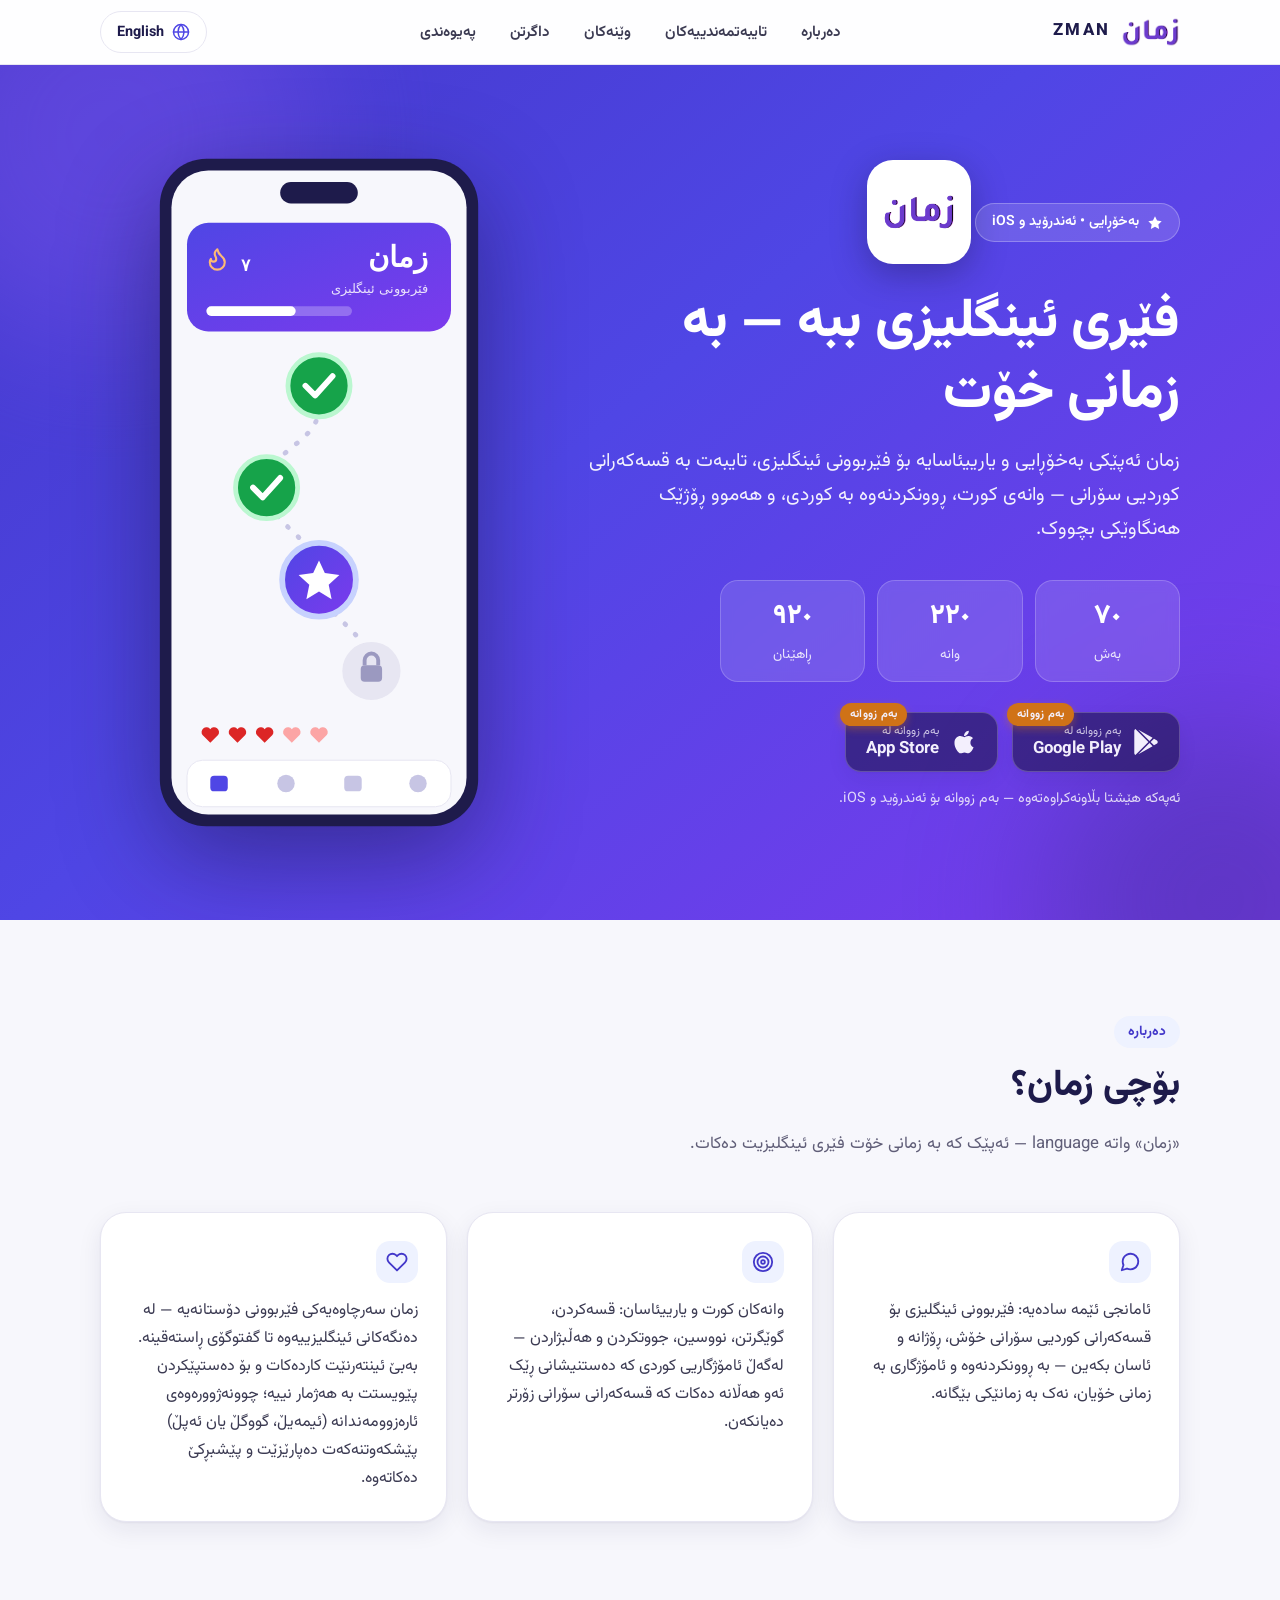
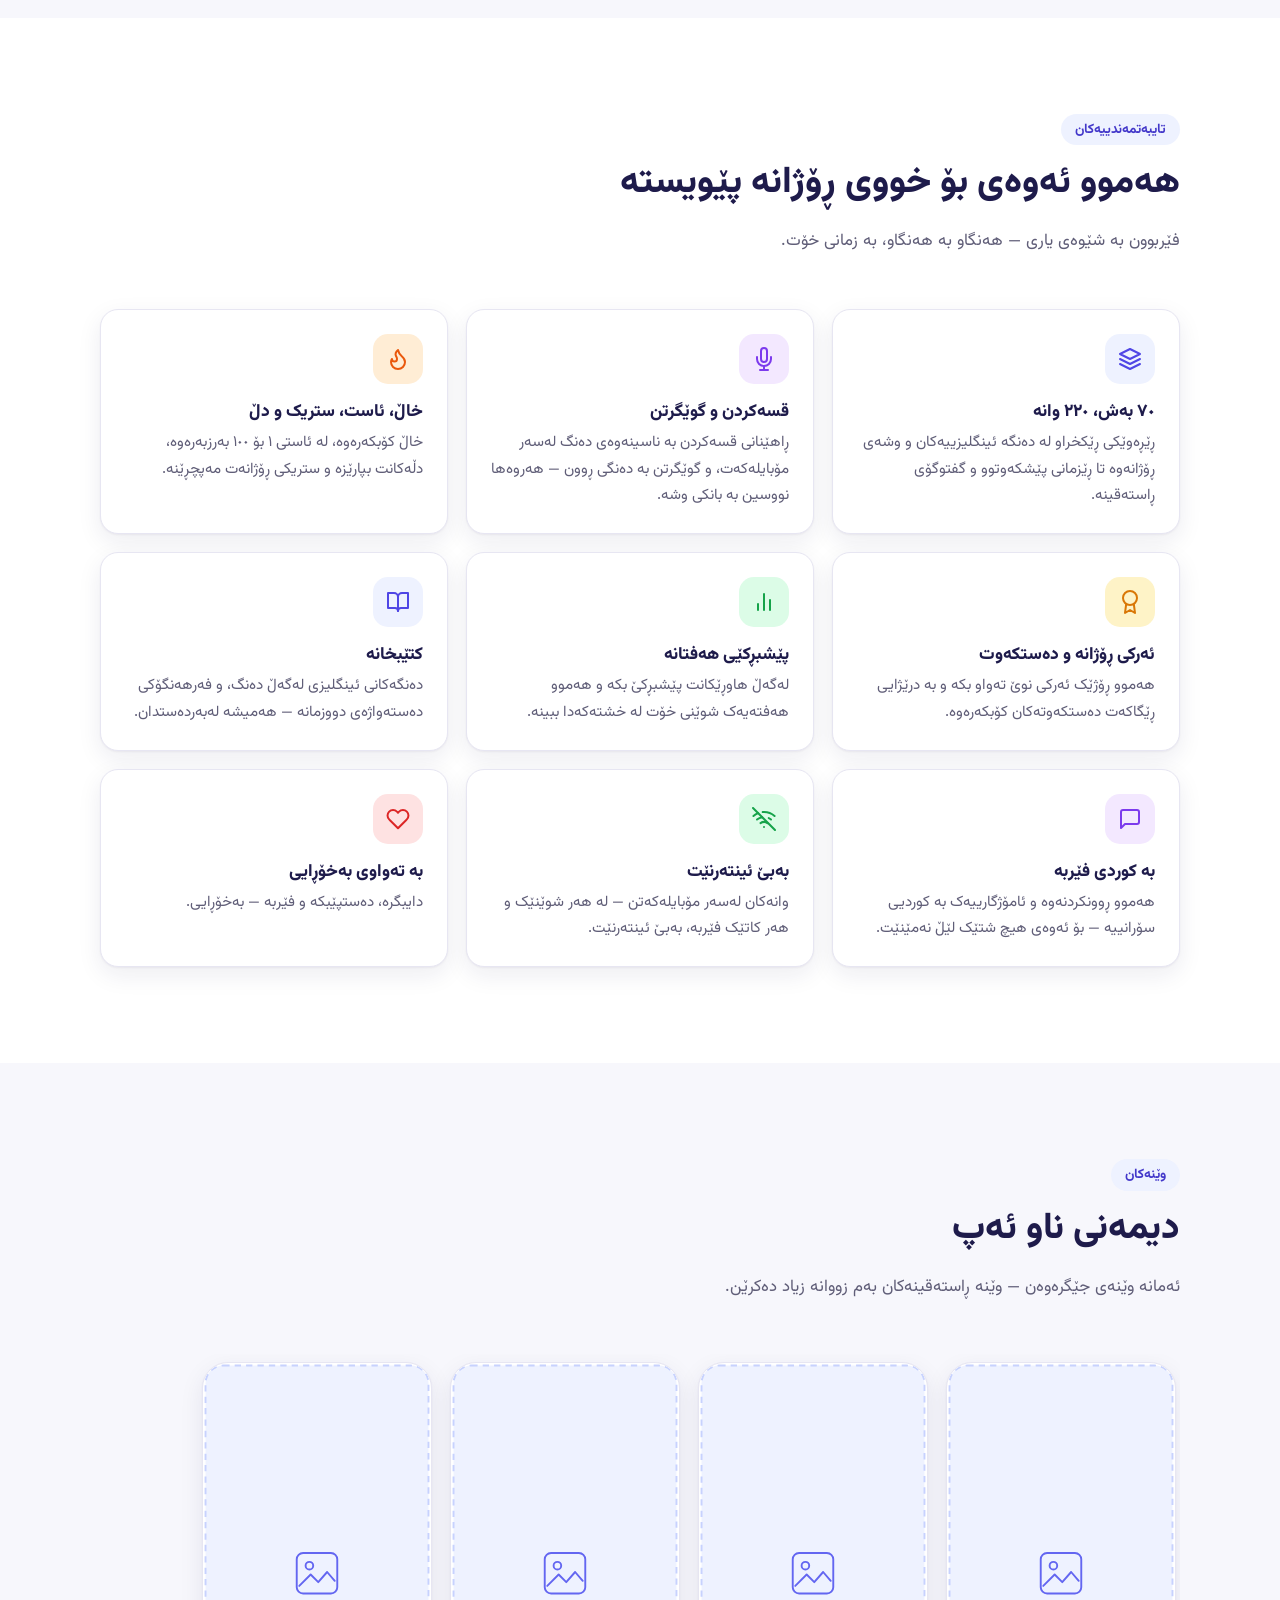
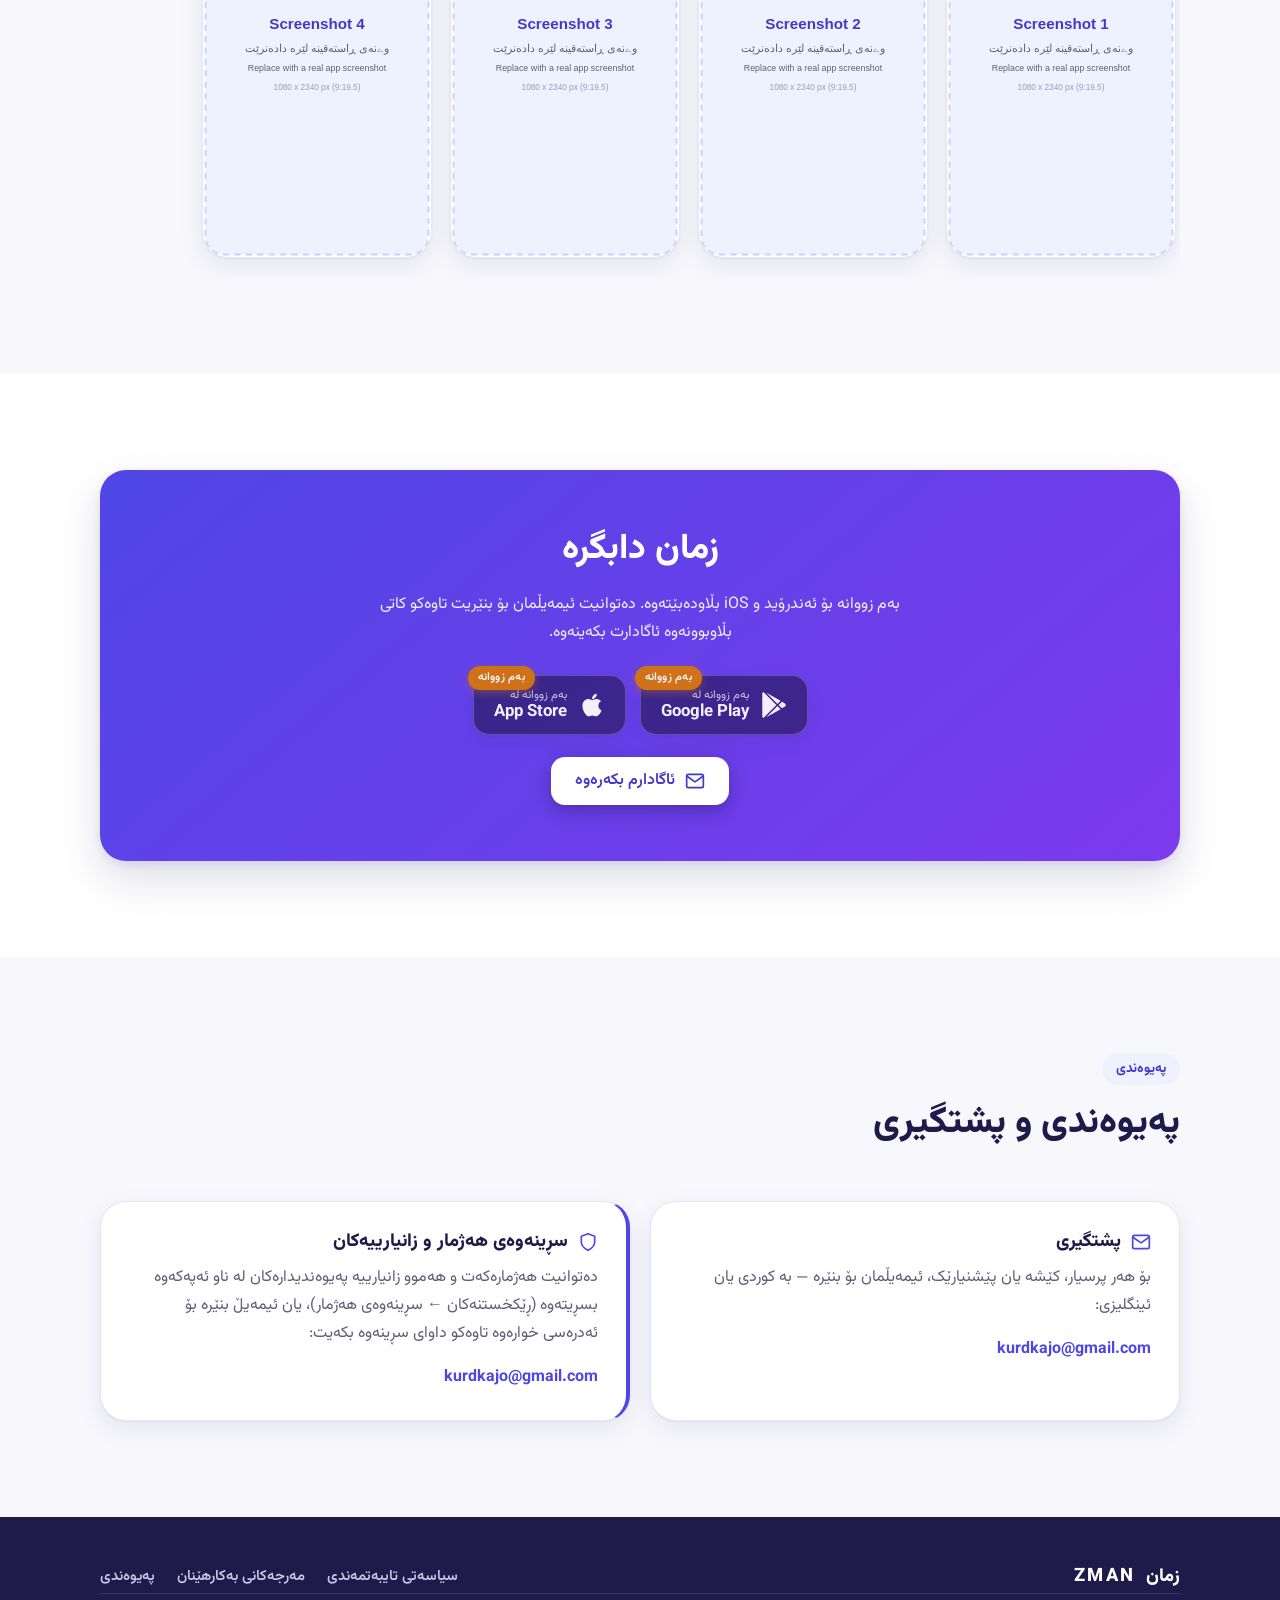
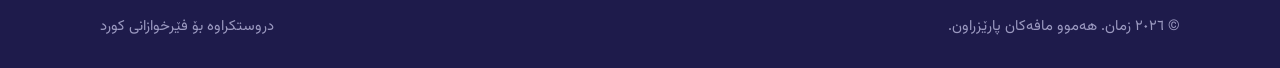
==== index.html @ c4c983cb "Initial site: bilingual (Sorani Kurdish / English) marketing + legal pages for ZMAN - index.html: he" ====
<!DOCTYPE html>
<html lang="ckb" dir="rtl">
<head>
  <meta charset="UTF-8">
  <!-- Apply the saved language before first paint to avoid a flash of the wrong direction -->
  <script>
    (function () {
      try {
        if (localStorage.getItem('zman-lang') === 'en') {
          document.documentElement.setAttribute('lang', 'en');
          document.documentElement.setAttribute('dir', 'ltr');
        }
      } catch (e) {}
    })();
  </script>
  <meta name="viewport" content="width=device-width, initial-scale=1">
  <title>زمان — فێربوونی ئینگلیزی بۆ قسەکەرانی کوردی</title>
  <meta name="description" content="زمان ئەپێکی بەخۆڕایی و یارییئاسایە بۆ فێربوونی ئینگلیزی، تایبەت بە قسەکەرانی کوردیی سۆرانی. ٧٠ بەش، ٢٢٠ وانە، ٩٢٠ ڕاهێنان — بەبێ ئینتەرنێتیش کاردەکات.">

  <!-- Social preview (og: URLs must be absolute).
       TODO: if you later use a custom domain, update these URLs. -->
  <meta property="og:type" content="website">
  <meta property="og:title" content="ZMAN — Learn English, made for Kurdish speakers">
  <meta property="og:description" content="A free, game-like app that teaches English to Sorani Kurdish speakers. 70 chapters, 220 lessons, 920 exercises — works offline.">
  <meta property="og:url" content="https://karzhinn.github.io/zman-site/">
  <meta property="og:image" content="https://karzhinn.github.io/zman-site/assets/logo-og.png">

  <link rel="icon" type="image/svg+xml" href="assets/favicon.svg">
  <link rel="preconnect" href="https://fonts.googleapis.com">
  <link rel="preconnect" href="https://fonts.gstatic.com" crossorigin>
  <link href="https://fonts.googleapis.com/css2?family=Inter:wght@400;600;800&family=Vazirmatn:wght@400;600;800&display=swap" rel="stylesheet">
  <link rel="stylesheet" href="styles.css">
</head>
<body
  data-title-ku="زمان — فێربوونی ئینگلیزی بۆ قسەکەرانی کوردی"
  data-title-en="ZMAN — Learn English, made for Kurdish speakers"
  data-desc-ku="زمان ئەپێکی بەخۆڕایی و یارییئاسایە بۆ فێربوونی ئینگلیزی، تایبەت بە قسەکەرانی کوردیی سۆرانی. ٧٠ بەش، ٢٢٠ وانە، ٩٢٠ ڕاهێنان — بەبێ ئینتەرنێتیش کاردەکات."
  data-desc-en="A free, game-like app that teaches English to Sorani Kurdish speakers. 70 chapters, 220 lessons, 920 exercises — works offline.">

  <a class="skip-link" href="#main" data-ku="بازدان بۆ ناوەڕۆک" data-en="Skip to content">بازدان بۆ ناوەڕۆک</a>

  <header class="site-header">
    <div class="container header-inner">
      <a class="brand" href="index.html" data-aria-ku="زمان — پەڕەی سەرەکی" data-aria-en="ZMAN — home" aria-label="زمان — پەڕەی سەرەکی">
        <img src="assets/logo-mark.png" alt="" width="60" height="30">
        <span class="brand-latin" aria-hidden="true">ZMAN</span>
      </a>

      <nav id="site-nav" class="site-nav" data-aria-ku="ڕێدۆزی سەرەکی" data-aria-en="Main navigation" aria-label="ڕێدۆزی سەرەکی">
        <a href="#about" data-ku="دەربارە" data-en="About">دەربارە</a>
        <a href="#features" data-ku="تایبەتمەندییەکان" data-en="Features">تایبەتمەندییەکان</a>
        <a href="#screenshots" data-ku="وێنەکان" data-en="Screenshots">وێنەکان</a>
        <a href="#download" data-ku="داگرتن" data-en="Download">داگرتن</a>
        <a href="#contact" data-ku="پەیوەندی" data-en="Contact">پەیوەندی</a>
      </nav>

      <div class="header-actions">
        <button class="lang-toggle" type="button" data-aria-ku="گۆڕینی زمان بۆ ئینگلیزی" data-aria-en="Switch language to Kurdish" aria-label="گۆڕینی زمان بۆ ئینگلیزی">
          <svg width="18" height="18" viewBox="0 0 24 24" fill="none" stroke="currentColor" stroke-width="2" stroke-linecap="round" stroke-linejoin="round" aria-hidden="true"><circle cx="12" cy="12" r="10"/><line x1="2" y1="12" x2="22" y2="12"/><path d="M12 2a15.3 15.3 0 0 1 4 10 15.3 15.3 0 0 1-4 10 15.3 15.3 0 0 1-4-10 15.3 15.3 0 0 1 4-10z"/></svg>
          <span class="lang-toggle-label">English</span>
        </button>
        <button class="nav-toggle" type="button" aria-expanded="false" aria-controls="site-nav" data-aria-ku="کردنەوەی مێنیو" data-aria-en="Open menu" aria-label="کردنەوەی مێنیو">
          <svg class="icon-menu" width="22" height="22" viewBox="0 0 24 24" fill="none" stroke="currentColor" stroke-width="2" stroke-linecap="round" aria-hidden="true"><line x1="3" y1="6" x2="21" y2="6"/><line x1="3" y1="12" x2="21" y2="12"/><line x1="3" y1="18" x2="21" y2="18"/></svg>
          <svg class="icon-close" width="22" height="22" viewBox="0 0 24 24" fill="none" stroke="currentColor" stroke-width="2" stroke-linecap="round" aria-hidden="true"><line x1="18" y1="6" x2="6" y2="18"/><line x1="6" y1="6" x2="18" y2="18"/></svg>
        </button>
      </div>
    </div>
  </header>

  <main id="main">

    <!-- ============================ HERO ============================ -->
    <section class="hero">
      <div class="container hero-inner">
        <div>
          <span class="hero-badge">
            <svg width="16" height="16" viewBox="0 0 24 24" fill="currentColor" aria-hidden="true"><polygon points="12 2 15.09 8.26 22 9.27 17 14.14 18.18 21.02 12 17.77 5.82 21.02 7 14.14 2 9.27 8.91 8.26 12 2"/></svg>
            <span data-ku="بەخۆڕایی • ئەندرۆید و iOS" data-en="Free • Android &amp; iOS">بەخۆڕایی • ئەندرۆید و iOS</span>
          </span>

          <div class="hero-logo-tile">
            <img src="assets/logo-mark.png" width="74" height="37"
                 data-alt-ku="لۆگۆی زمان" data-alt-en="ZMAN logo" alt="لۆگۆی زمان">
          </div>

          <h1 data-ku="فێری ئینگلیزی ببە — بە زمانی خۆت"
              data-en="Learn English, made for Kurdish speakers">فێری ئینگلیزی ببە — بە زمانی خۆت</h1>

          <p class="hero-sub"
             data-ku="زمان ئەپێکی بەخۆڕایی و یارییئاسایە بۆ فێربوونی ئینگلیزی، تایبەت بە قسەکەرانی کوردیی سۆرانی — وانەی کورت، ڕوونکردنەوە بە کوردی، و هەموو ڕۆژێک هەنگاوێکی بچووک."
             data-en="ZMAN is a free, game-like app that teaches English to Sorani Kurdish speakers — short lessons, explanations in Kurdish, and one small step every day.">زمان ئەپێکی بەخۆڕایی و یارییئاسایە بۆ فێربوونی ئینگلیزی، تایبەت بە قسەکەرانی کوردیی سۆرانی — وانەی کورت، ڕوونکردنەوە بە کوردی، و هەموو ڕۆژێک هەنگاوێکی بچووک.</p>

          <div class="hero-stats" role="list">
            <div class="hero-stat" role="listitem">
              <strong data-ku="٧٠" data-en="70">٧٠</strong>
              <span data-ku="بەش" data-en="chapters">بەش</span>
            </div>
            <div class="hero-stat" role="listitem">
              <strong data-ku="٢٢٠" data-en="220">٢٢٠</strong>
              <span data-ku="وانە" data-en="lessons">وانە</span>
            </div>
            <div class="hero-stat" role="listitem">
              <strong data-ku="٩٢٠" data-en="920">٩٢٠</strong>
              <span data-ku="ڕاهێنان" data-en="exercises">ڕاهێنان</span>
            </div>
          </div>

          <!-- Store buttons (coming-soon state; real links are pasted in the Download section AND here).
               TODO: when the app is live, replace each <span class="store-btn …"> with:
               <a class="store-btn" href="PASTE_GOOGLE_PLAY_URL_HERE"> / <a class="store-btn" href="PASTE_APP_STORE_URL_HERE"> -->
          <div class="store-buttons">
            <span class="store-btn is-coming-soon" role="img" data-aria-ku="گووگڵ پلەی — بەم زووانە" data-aria-en="Google Play — coming soon" aria-label="گووگڵ پلەی — بەم زووانە">
              <svg width="26" height="26" viewBox="0 0 512 512" fill="currentColor" aria-hidden="true"><path d="M325.3 234.3L104.6 13l280.8 161.2-60.1 60.1zM47 0C34 6.8 25.3 19.2 25.3 35.3v441.3c0 16.1 8.7 28.5 21.7 35.3l256.6-256L47 0zm425.2 225.6l-58.9-34.1-65.7 64.5 65.7 64.5 60.1-34.1c18-14.3 18-46.5-1.2-60.8zM104.6 499l280.8-161.2-60.1-60.1L104.6 499z"/></svg>
              <span class="store-btn-text">
                <small data-ku="بەم زووانە لە" data-en="Coming soon on">بەم زووانە لە</small>
                <strong>Google Play</strong>
              </span>
              <span class="soon-pill" data-ku="بەم زووانە" data-en="Soon">بەم زووانە</span>
            </span>
            <span class="store-btn is-coming-soon" role="img" data-aria-ku="ئاپ ستۆر — بەم زووانە" data-aria-en="App Store — coming soon" aria-label="ئاپ ستۆر — بەم زووانە">
              <svg width="26" height="26" viewBox="0 0 384 512" fill="currentColor" aria-hidden="true"><path d="M318.7 268.7c-.2-36.7 16.4-64.4 50-84.8-18.8-26.9-47.2-41.7-84.7-44.6-35.5-2.8-74.3 20.7-88.5 20.7-15 0-49.4-19.7-76.4-19.7C63.3 141.2 4 184.8 4 273.5q0 39.3 14.4 81.2c12.8 36.7 59 126.7 107.2 125.2 25.2-.6 43-17.9 75.8-17.9 31.8 0 48.3 17.9 76.4 17.9 48.6-.7 90.4-82.5 102.6-119.3-65.2-30.7-61.7-90-61.7-91.9zm-56.6-164.2c27.3-32.4 24.8-61.9 24-72.5-24.1 1.4-52 16.4-67.9 34.9-17.5 19.8-27.8 44.3-25.6 71.9 26.1 2 49.9-11.4 69.5-34.3z"/></svg>
              <span class="store-btn-text">
                <small data-ku="بەم زووانە لە" data-en="Coming soon on">بەم زووانە لە</small>
                <strong>App Store</strong>
              </span>
              <span class="soon-pill" data-ku="بەم زووانە" data-en="Soon">بەم زووانە</span>
            </span>
          </div>
          <p class="hero-note"
             data-ku="ئەپەکە هێشتا بڵاونەکراوەتەوە — بەم زووانە بۆ ئەندرۆید و iOS."
             data-en="The app isn’t published yet — coming soon for Android and iOS.">ئەپەکە هێشتا بڵاونەکراوەتەوە — بەم زووانە بۆ ئەندرۆید و iOS.</p>
        </div>

        <img class="hero-phone" src="assets/phone-mockup.svg" width="340" height="700"
             data-alt-ku="پیشاندانی ئەپی زمان لەسەر مۆبایل (وێنەی جێگرەوە)"
             data-alt-en="Preview of the ZMAN app on a phone (placeholder image)"
             alt="پیشاندانی ئەپی زمان لەسەر مۆبایل (وێنەی جێگرەوە)">
      </div>
    </section>

    <!-- ============================ ABOUT ============================ -->
    <section class="section" id="about">
      <div class="container">
        <div class="section-head reveal">
          <span class="kicker" data-ku="دەربارە" data-en="About">دەربارە</span>
          <h2 data-ku="بۆچی زمان؟" data-en="Why ZMAN?">بۆچی زمان؟</h2>
          <p data-ku="«زمان» واتە language — ئەپێک کە بە زمانی خۆت فێری ئینگلیزیت دەکات."
             data-en="“Zman” means “language” in Kurdish — an app that teaches you English in your own language.">«زمان» واتە language — ئەپێک کە بە زمانی خۆت فێری ئینگلیزیت دەکات.</p>
        </div>

        <div class="about-grid">
          <article class="about-card reveal">
            <span class="about-num" aria-hidden="true">
              <svg width="22" height="22" viewBox="0 0 24 24" fill="none" stroke="currentColor" stroke-width="2" stroke-linecap="round" stroke-linejoin="round"><path d="M21 11.5a8.38 8.38 0 0 1-.9 3.8 8.5 8.5 0 0 1-7.6 4.7 8.38 8.38 0 0 1-3.8-.9L3 21l1.9-5.7a8.38 8.38 0 0 1-.9-3.8 8.5 8.5 0 0 1 4.7-7.6 8.38 8.38 0 0 1 3.8-.9h.5a8.48 8.48 0 0 1 8 8v.5z"/></svg>
            </span>
            <p data-ku="ئامانجی ئێمە سادەیە: فێربوونی ئینگلیزی بۆ قسەکەرانی کوردیی سۆرانی خۆش، ڕۆژانە و ئاسان بکەین — بە ڕوونکردنەوە و ئامۆژگاری بە زمانی خۆیان، نەک بە زمانێکی بێگانە."
               data-en="Our mission is simple: make learning English fun, daily, and approachable for Sorani Kurdish speakers — with explanations and tips in their own language, not in another foreign one.">ئامانجی ئێمە سادەیە: فێربوونی ئینگلیزی بۆ قسەکەرانی کوردیی سۆرانی خۆش، ڕۆژانە و ئاسان بکەین — بە ڕوونکردنەوە و ئامۆژگاری بە زمانی خۆیان، نەک بە زمانێکی بێگانە.</p>
          </article>

          <article class="about-card reveal">
            <span class="about-num" aria-hidden="true">
              <svg width="22" height="22" viewBox="0 0 24 24" fill="none" stroke="currentColor" stroke-width="2" stroke-linecap="round" stroke-linejoin="round"><circle cx="12" cy="12" r="10"/><circle cx="12" cy="12" r="6"/><circle cx="12" cy="12" r="2"/></svg>
            </span>
            <p data-ku="وانەکان کورت و یارییئاسان: قسەکردن، گوێگرتن، نووسین، جووتکردن و هەڵبژاردن — لەگەڵ ئامۆژگاریی کوردی کە دەستنیشانی ڕێک ئەو هەڵانە دەکات کە قسەکەرانی سۆرانی زۆرتر دەیانکەن."
               data-en="Lessons are short and game-like: speaking, listening, writing, matching, and multiple choice — plus Kurdish teaching tips that target the exact mistakes Sorani speakers make most.">وانەکان کورت و یارییئاسان: قسەکردن، گوێگرتن، نووسین، جووتکردن و هەڵبژاردن — لەگەڵ ئامۆژگاریی کوردی کە دەستنیشانی ڕێک ئەو هەڵانە دەکات کە قسەکەرانی سۆرانی زۆرتر دەیانکەن.</p>
          </article>

          <article class="about-card reveal">
            <span class="about-num" aria-hidden="true">
              <svg width="22" height="22" viewBox="0 0 24 24" fill="none" stroke="currentColor" stroke-width="2" stroke-linecap="round" stroke-linejoin="round"><path d="M20.84 4.61a5.5 5.5 0 0 0-7.78 0L12 5.67l-1.06-1.06a5.5 5.5 0 0 0-7.78 7.78l1.06 1.06L12 21.23l7.78-7.78 1.06-1.06a5.5 5.5 0 0 0 0-7.78z"/></svg>
            </span>
            <p data-ku="زمان سەرچاوەیەکی فێربوونی دۆستانەیە — لە دەنگەکانی ئینگلیزییەوە تا گفتوگۆی ڕاستەقینە. بەبێ ئینتەرنێت کاردەکات و بۆ دەستپێکردن پێویستت بە هەژمار نییە؛ چوونەژوورەوەی ئارەزوومەندانە (ئیمەیڵ، گووگڵ یان ئەپڵ) پێشکەوتنەکەت دەپارێزێت و پێشبڕکێ دەکاتەوە."
               data-en="ZMAN is a friendly, habit-building learning resource — from English sounds all the way to real conversations. It works offline and you don’t need an account to start; optional sign-in (email, Google, or Apple) saves your progress and unlocks leaderboards.">زمان سەرچاوەیەکی فێربوونی دۆستانەیە — لە دەنگەکانی ئینگلیزییەوە تا گفتوگۆی ڕاستەقینە. بەبێ ئینتەرنێت کاردەکات و بۆ دەستپێکردن پێویستت بە هەژمار نییە؛ چوونەژوورەوەی ئارەزوومەندانە (ئیمەیڵ، گووگڵ یان ئەپڵ) پێشکەوتنەکەت دەپارێزێت و پێشبڕکێ دەکاتەوە.</p>
          </article>
        </div>
      </div>
    </section>

    <!-- ============================ FEATURES ============================ -->
    <section class="section alt" id="features">
      <div class="container">
        <div class="section-head reveal">
          <span class="kicker" data-ku="تایبەتمەندییەکان" data-en="Features">تایبەتمەندییەکان</span>
          <h2 data-ku="هەموو ئەوەی بۆ خووی ڕۆژانە پێویستە" data-en="Everything you need for a daily habit">هەموو ئەوەی بۆ خووی ڕۆژانە پێویستە</h2>
          <p data-ku="فێربوون بە شێوەی یاری — هەنگاو بە هەنگاو، بە زمانی خۆت."
             data-en="Learning that feels like a game — step by step, in your own language.">فێربوون بە شێوەی یاری — هەنگاو بە هەنگاو، بە زمانی خۆت.</p>
        </div>

        <div class="features-grid">
          <article class="feature-card reveal">
            <span class="feature-icon tint-indigo" aria-hidden="true">
              <svg width="24" height="24" viewBox="0 0 24 24" fill="none" stroke="currentColor" stroke-width="2" stroke-linecap="round" stroke-linejoin="round"><path d="M12 2 2 7l10 5 10-5-10-5z"/><path d="M2 12l10 5 10-5"/><path d="M2 17l10 5 10-5"/></svg>
            </span>
            <h3 data-ku="٧٠ بەش، ٢٢٠ وانە" data-en="70 chapters, 220 lessons">٧٠ بەش، ٢٢٠ وانە</h3>
            <p data-ku="ڕێڕەوێکی ڕێکخراو لە دەنگە ئینگلیزییەکان و وشەی ڕۆژانەوە تا ڕێزمانی پێشکەوتوو و گفتوگۆی ڕاستەقینە."
               data-en="A structured path from English sounds and everyday words up to advanced grammar and real conversations.">ڕێڕەوێکی ڕێکخراو لە دەنگە ئینگلیزییەکان و وشەی ڕۆژانەوە تا ڕێزمانی پێشکەوتوو و گفتوگۆی ڕاستەقینە.</p>
          </article>

          <article class="feature-card reveal">
            <span class="feature-icon tint-violet" aria-hidden="true">
              <svg width="24" height="24" viewBox="0 0 24 24" fill="none" stroke="currentColor" stroke-width="2" stroke-linecap="round" stroke-linejoin="round"><path d="M12 1a3 3 0 0 0-3 3v8a3 3 0 0 0 6 0V4a3 3 0 0 0-3-3z"/><path d="M19 10v2a7 7 0 0 1-14 0v-2"/><line x1="12" y1="19" x2="12" y2="23"/><line x1="8" y1="23" x2="16" y2="23"/></svg>
            </span>
            <h3 data-ku="قسەکردن و گوێگرتن" data-en="Speaking &amp; listening">قسەکردن و گوێگرتن</h3>
            <p data-ku="ڕاهێنانی قسەکردن بە ناسینەوەی دەنگ لەسەر مۆبایلەکەت، و گوێگرتن بە دەنگی ڕوون — هەروەها نووسین بە بانکی وشە."
               data-en="Practice speaking with on-device speech recognition, train your ear with text-to-speech audio, and write with a word bank.">ڕاهێنانی قسەکردن بە ناسینەوەی دەنگ لەسەر مۆبایلەکەت، و گوێگرتن بە دەنگی ڕوون — هەروەها نووسین بە بانکی وشە.</p>
          </article>

          <article class="feature-card reveal">
            <span class="feature-icon tint-orange" aria-hidden="true">
              <svg width="24" height="24" viewBox="0 0 24 24" fill="none" stroke="currentColor" stroke-width="2" stroke-linecap="round" stroke-linejoin="round"><path d="M8.5 14.5A2.5 2.5 0 0 0 11 12c0-1.38-.5-2-1-3-1.072-2.143-.224-4.054 2-6 .5 2.5 2 4.9 4 6.5 2 1.6 3 3.5 3 5.5a7 7 0 1 1-14 0c0-1.153.433-2.294 1-3a2.5 2.5 0 0 0 2.5 2.5z"/></svg>
            </span>
            <h3 data-ku="خاڵ، ئاست، ستریک و دڵ" data-en="XP, levels, streaks &amp; hearts">خاڵ، ئاست، ستریک و دڵ</h3>
            <p data-ku="خاڵ کۆبکەرەوە، لە ئاستی ١ بۆ ١٠٠ بەرزبەرەوە، دڵەکانت بپارێزە و ستریکی ڕۆژانەت مەپچڕێنە."
               data-en="Earn XP («خاڵ»), climb levels 1–100, protect your hearts, and keep your daily streak alive.">خاڵ کۆبکەرەوە، لە ئاستی ١ بۆ ١٠٠ بەرزبەرەوە، دڵەکانت بپارێزە و ستریکی ڕۆژانەت مەپچڕێنە.</p>
          </article>

          <article class="feature-card reveal">
            <span class="feature-icon tint-gold" aria-hidden="true">
              <svg width="24" height="24" viewBox="0 0 24 24" fill="none" stroke="currentColor" stroke-width="2" stroke-linecap="round" stroke-linejoin="round"><circle cx="12" cy="8" r="7"/><polyline points="8.21 13.89 7 23 12 20 17 23 15.79 13.88"/></svg>
            </span>
            <h3 data-ku="ئەرکی ڕۆژانە و دەستکەوت" data-en="Daily quests &amp; achievements">ئەرکی ڕۆژانە و دەستکەوت</h3>
            <p data-ku="هەموو ڕۆژێک ئەرکی نوێ تەواو بکە و بە درێژایی ڕێگاکەت دەستکەوتەکان کۆبکەرەوە."
               data-en="Complete fresh quests every day and collect achievements as you grow.">هەموو ڕۆژێک ئەرکی نوێ تەواو بکە و بە درێژایی ڕێگاکەت دەستکەوتەکان کۆبکەرەوە.</p>
          </article>

          <article class="feature-card reveal">
            <span class="feature-icon tint-green" aria-hidden="true">
              <svg width="24" height="24" viewBox="0 0 24 24" fill="none" stroke="currentColor" stroke-width="2" stroke-linecap="round" stroke-linejoin="round"><line x1="18" y1="20" x2="18" y2="10"/><line x1="12" y1="20" x2="12" y2="4"/><line x1="6" y1="20" x2="6" y2="14"/></svg>
            </span>
            <h3 data-ku="پێشبڕکێی هەفتانە" data-en="Weekly leaderboards">پێشبڕکێی هەفتانە</h3>
            <p data-ku="لەگەڵ هاوڕێکانت پێشبڕکێ بکە و هەموو هەفتەیەک شوێنی خۆت لە خشتەکەدا ببینە."
               data-en="Compete with friends and see where you stand on the leaderboard every week.">لەگەڵ هاوڕێکانت پێشبڕکێ بکە و هەموو هەفتەیەک شوێنی خۆت لە خشتەکەدا ببینە.</p>
          </article>

          <article class="feature-card reveal">
            <span class="feature-icon tint-indigo" aria-hidden="true">
              <svg width="24" height="24" viewBox="0 0 24 24" fill="none" stroke="currentColor" stroke-width="2" stroke-linecap="round" stroke-linejoin="round"><path d="M2 3h6a4 4 0 0 1 4 4v14a3 3 0 0 0-3-3H2z"/><path d="M22 3h-6a4 4 0 0 0-4 4v14a3 3 0 0 1 3-3h7z"/></svg>
            </span>
            <h3 data-ku="کتێبخانە" data-en="Reference Library">کتێبخانە</h3>
            <p data-ku="دەنگەکانی ئینگلیزی لەگەڵ دەنگ، و فەرهەنگۆکی دەستەواژەی دووزمانە — هەمیشە لەبەردەستدان."
               data-en="English phonetics with audio, plus a bilingual phrasebook — always one tap away.">دەنگەکانی ئینگلیزی لەگەڵ دەنگ، و فەرهەنگۆکی دەستەواژەی دووزمانە — هەمیشە لەبەردەستدان.</p>
          </article>

          <article class="feature-card reveal">
            <span class="feature-icon tint-violet" aria-hidden="true">
              <svg width="24" height="24" viewBox="0 0 24 24" fill="none" stroke="currentColor" stroke-width="2" stroke-linecap="round" stroke-linejoin="round"><path d="M21 15a2 2 0 0 1-2 2H7l-4 4V5a2 2 0 0 1 2-2h14a2 2 0 0 1 2 2z"/></svg>
            </span>
            <h3 data-ku="بە کوردی فێربە" data-en="Learn in Kurdish">بە کوردی فێربە</h3>
            <p data-ku="هەموو ڕوونکردنەوە و ئامۆژگارییەک بە کوردیی سۆرانییە — بۆ ئەوەی هیچ شتێک لێڵ نەمێنێت."
               data-en="Every explanation and tip is in Sorani Kurdish — so nothing is ever unclear.">هەموو ڕوونکردنەوە و ئامۆژگارییەک بە کوردیی سۆرانییە — بۆ ئەوەی هیچ شتێک لێڵ نەمێنێت.</p>
          </article>

          <article class="feature-card reveal">
            <span class="feature-icon tint-green" aria-hidden="true">
              <svg width="24" height="24" viewBox="0 0 24 24" fill="none" stroke="currentColor" stroke-width="2" stroke-linecap="round" stroke-linejoin="round"><line x1="1" y1="1" x2="23" y2="23"/><path d="M16.72 11.06A10.94 10.94 0 0 1 19 12.55"/><path d="M5 12.55a10.94 10.94 0 0 1 5.17-2.39"/><path d="M10.71 5.05A16 16 0 0 1 22.58 9"/><path d="M1.42 9a15.91 15.91 0 0 1 4.7-2.88"/><path d="M8.53 16.11a6 6 0 0 1 6.95 0"/><line x1="12" y1="20" x2="12.01" y2="20"/></svg>
            </span>
            <h3 data-ku="بەبێ ئینتەرنێت" data-en="Works offline">بەبێ ئینتەرنێت</h3>
            <p data-ku="وانەکان لەسەر مۆبایلەکەتن — لە هەر شوێنێک و هەر کاتێک فێربە، بەبێ ئینتەرنێت."
               data-en="Lessons live on your phone — learn anywhere, anytime, no internet needed.">وانەکان لەسەر مۆبایلەکەتن — لە هەر شوێنێک و هەر کاتێک فێربە، بەبێ ئینتەرنێت.</p>
          </article>

          <article class="feature-card reveal">
            <span class="feature-icon tint-red" aria-hidden="true">
              <svg width="24" height="24" viewBox="0 0 24 24" fill="none" stroke="currentColor" stroke-width="2" stroke-linecap="round" stroke-linejoin="round"><path d="M20.84 4.61a5.5 5.5 0 0 0-7.78 0L12 5.67l-1.06-1.06a5.5 5.5 0 0 0-7.78 7.78l1.06 1.06L12 21.23l7.78-7.78 1.06-1.06a5.5 5.5 0 0 0 0-7.78z"/></svg>
            </span>
            <h3 data-ku="بە تەواوی بەخۆڕایی" data-en="Completely free">بە تەواوی بەخۆڕایی</h3>
            <p data-ku="دایبگرە، دەستپێبکە و فێربە — بەخۆڕایی."
               data-en="Download it, start, and learn — for free.">دایبگرە، دەستپێبکە و فێربە — بەخۆڕایی.</p>
          </article>
        </div>
      </div>
    </section>

    <!-- ============================ SCREENSHOTS ============================ -->
    <section class="section" id="screenshots">
      <div class="container">
        <div class="section-head reveal">
          <span class="kicker" data-ku="وێنەکان" data-en="Screenshots">وێنەکان</span>
          <h2 data-ku="دیمەنی ناو ئەپ" data-en="Inside the app">دیمەنی ناو ئەپ</h2>
          <p data-ku="ئەمانە وێنەی جێگرەوەن — وێنە ڕاستەقینەکان بەم زووانە زیاد دەکرێن."
             data-en="These are placeholders — real screenshots are coming soon.">ئەمانە وێنەی جێگرەوەن — وێنە ڕاستەقینەکان بەم زووانە زیاد دەکرێن.</p>
        </div>

        <!-- TODO: replace these SVG placeholders with real app screenshots
             (portrait phone shots, ~1080×2340 px, exported as .png or .webp).
             Keep the same file names or update the src attributes.
             When you swap in real (heavier) images, add loading="lazy" to each <img>. -->
        <div class="shots-row" tabindex="0" data-aria-ku="وێنەکانی ئەپ" data-aria-en="App screenshots" aria-label="وێنەکانی ئەپ">
          <img src="assets/screenshots/screenshot-1.svg" width="360" height="780"
               data-alt-ku="وێنەی جێگرەوەی ژمارە ١" data-alt-en="Placeholder screenshot 1" alt="وێنەی جێگرەوەی ژمارە ١">
          <img src="assets/screenshots/screenshot-2.svg" width="360" height="780"
               data-alt-ku="وێنەی جێگرەوەی ژمارە ٢" data-alt-en="Placeholder screenshot 2" alt="وێنەی جێگرەوەی ژمارە ٢">
          <img src="assets/screenshots/screenshot-3.svg" width="360" height="780"
               data-alt-ku="وێنەی جێگرەوەی ژمارە ٣" data-alt-en="Placeholder screenshot 3" alt="وێنەی جێگرەوەی ژمارە ٣">
          <img src="assets/screenshots/screenshot-4.svg" width="360" height="780"
               data-alt-ku="وێنەی جێگرەوەی ژمارە ٤" data-alt-en="Placeholder screenshot 4" alt="وێنەی جێگرەوەی ژمارە ٤">
        </div>
      </div>
    </section>

    <!-- ============================ DOWNLOAD ============================ -->
    <section class="section alt" id="download">
      <div class="container">
        <div class="download-card reveal">
          <h2 data-ku="زمان دابگرە" data-en="Get ZMAN">زمان دابگرە</h2>
          <p data-ku="بەم زووانە بۆ ئەندرۆید و iOS بڵاودەبێتەوە. دەتوانیت ئیمەیڵمان بۆ بنێریت تاوەکو کاتی بڵاوبوونەوە ئاگادارت بکەینەوە."
             data-en="Coming soon to Android and iOS. Send us an email and we’ll let you know the moment it launches.">بەم زووانە بۆ ئەندرۆید و iOS بڵاودەبێتەوە. دەتوانیت ئیمەیڵمان بۆ بنێریت تاوەکو کاتی بڵاوبوونەوە ئاگادارت بکەینەوە.</p>

          <!-- ======================================================================
               TODO — REAL STORE LINKS GO HERE.
               When ZMAN is published, replace each <span class="store-btn …"> below
               with a real link and remove the "is-coming-soon" class + soon-pill:

               <a class="store-btn" href="PASTE_GOOGLE_PLAY_URL_HERE">…</a>
               <a class="store-btn" href="PASTE_APP_STORE_URL_HERE">…</a>

               (Also update the matching pair of buttons in the hero section above.)
               ====================================================================== -->
          <div class="store-buttons">
            <span class="store-btn is-coming-soon" role="img" data-aria-ku="گووگڵ پلەی — بەم زووانە" data-aria-en="Google Play — coming soon" aria-label="گووگڵ پلەی — بەم زووانە">
              <svg width="26" height="26" viewBox="0 0 512 512" fill="currentColor" aria-hidden="true"><path d="M325.3 234.3L104.6 13l280.8 161.2-60.1 60.1zM47 0C34 6.8 25.3 19.2 25.3 35.3v441.3c0 16.1 8.7 28.5 21.7 35.3l256.6-256L47 0zm425.2 225.6l-58.9-34.1-65.7 64.5 65.7 64.5 60.1-34.1c18-14.3 18-46.5-1.2-60.8zM104.6 499l280.8-161.2-60.1-60.1L104.6 499z"/></svg>
              <span class="store-btn-text">
                <small data-ku="بەم زووانە لە" data-en="Coming soon on">بەم زووانە لە</small>
                <strong>Google Play</strong>
              </span>
              <span class="soon-pill" data-ku="بەم زووانە" data-en="Soon">بەم زووانە</span>
            </span>
            <span class="store-btn is-coming-soon" role="img" data-aria-ku="ئاپ ستۆر — بەم زووانە" data-aria-en="App Store — coming soon" aria-label="ئاپ ستۆر — بەم زووانە">
              <svg width="26" height="26" viewBox="0 0 384 512" fill="currentColor" aria-hidden="true"><path d="M318.7 268.7c-.2-36.7 16.4-64.4 50-84.8-18.8-26.9-47.2-41.7-84.7-44.6-35.5-2.8-74.3 20.7-88.5 20.7-15 0-49.4-19.7-76.4-19.7C63.3 141.2 4 184.8 4 273.5q0 39.3 14.4 81.2c12.8 36.7 59 126.7 107.2 125.2 25.2-.6 43-17.9 75.8-17.9 31.8 0 48.3 17.9 76.4 17.9 48.6-.7 90.4-82.5 102.6-119.3-65.2-30.7-61.7-90-61.7-91.9zm-56.6-164.2c27.3-32.4 24.8-61.9 24-72.5-24.1 1.4-52 16.4-67.9 34.9-17.5 19.8-27.8 44.3-25.6 71.9 26.1 2 49.9-11.4 69.5-34.3z"/></svg>
              <span class="store-btn-text">
                <small data-ku="بەم زووانە لە" data-en="Coming soon on">بەم زووانە لە</small>
                <strong>App Store</strong>
              </span>
              <span class="soon-pill" data-ku="بەم زووانە" data-en="Soon">بەم زووانە</span>
            </span>
          </div>

          <a class="btn btn-notify" href="mailto:kurdkajo@gmail.com?subject=ZMAN%20%E2%80%94%20Notify%20me">
            <svg width="20" height="20" viewBox="0 0 24 24" fill="none" stroke="currentColor" stroke-width="2" stroke-linecap="round" stroke-linejoin="round" aria-hidden="true"><path d="M4 4h16c1.1 0 2 .9 2 2v12c0 1.1-.9 2-2 2H4c-1.1 0-2-.9-2-2V6c0-1.1.9-2 2-2z"/><polyline points="22,6 12,13 2,6"/></svg>
            <span data-ku="ئاگادارم بکەرەوە" data-en="Get notified">ئاگادارم بکەرەوە</span>
          </a>

          <!-- TODO: optional direct APK / beta link — uncomment and set the href when available:
          <a class="btn btn-ghost" href="PASTE_APK_OR_BETA_URL_HERE">
            <span data-ku="داگرتنی ڕاستەوخۆ (APK)" data-en="Direct download (APK)">داگرتنی ڕاستەوخۆ (APK)</span>
          </a>
          -->
        </div>
      </div>
    </section>

    <!-- ============================ CONTACT ============================ -->
    <section class="section" id="contact">
      <div class="container">
        <div class="section-head reveal">
          <span class="kicker" data-ku="پەیوەندی" data-en="Contact">پەیوەندی</span>
          <h2 data-ku="پەیوەندی و پشتگیری" data-en="Contact &amp; support">پەیوەندی و پشتگیری</h2>
        </div>

        <div class="contact-grid">
          <div class="contact-card reveal">
            <h3>
              <svg width="20" height="20" viewBox="0 0 24 24" fill="none" stroke="currentColor" stroke-width="2" stroke-linecap="round" stroke-linejoin="round" aria-hidden="true"><path d="M4 4h16c1.1 0 2 .9 2 2v12c0 1.1-.9 2-2 2H4c-1.1 0-2-.9-2-2V6c0-1.1.9-2 2-2z"/><polyline points="22,6 12,13 2,6"/></svg>
              <span data-ku="پشتگیری" data-en="Support">پشتگیری</span>
            </h3>
            <p data-ku="بۆ هەر پرسیار، کێشە یان پێشنیارێک، ئیمەیڵمان بۆ بنێرە — بە کوردی یان ئینگلیزی:"
               data-en="For any question, problem, or suggestion, email us — in Kurdish or English:">بۆ هەر پرسیار، کێشە یان پێشنیارێک، ئیمەیڵمان بۆ بنێرە — بە کوردی یان ئینگلیزی:</p>
            <p><a class="email-link" href="mailto:kurdkajo@gmail.com">kurdkajo@gmail.com</a></p>
          </div>

          <div class="contact-card deletion reveal">
            <h3>
              <svg width="20" height="20" viewBox="0 0 24 24" fill="none" stroke="currentColor" stroke-width="2" stroke-linecap="round" stroke-linejoin="round" aria-hidden="true"><path d="M12 22s8-4 8-10V5l-8-3-8 3v7c0 6 8 10 8 10z"/></svg>
              <span data-ku="سڕینەوەی هەژمار و زانیارییەکان" data-en="Account &amp; data deletion">سڕینەوەی هەژمار و زانیارییەکان</span>
            </h3>
            <p data-ku="دەتوانیت هەژمارەکەت و هەموو زانیارییە پەیوەندیدارەکان لە ناو ئەپەکەوە بسڕیتەوە (ڕێکخستنەکان ← سڕینەوەی هەژمار)، یان ئیمەیڵ بنێرە بۆ ئەدرەسی خوارەوە تاوەکو داوای سڕینەوە بکەیت:"
               data-en="You can delete your account and all associated data inside the app (Settings → Delete account), or email the address below to request deletion:">دەتوانیت هەژمارەکەت و هەموو زانیارییە پەیوەندیدارەکان لە ناو ئەپەکەوە بسڕیتەوە (ڕێکخستنەکان ← سڕینەوەی هەژمار)، یان ئیمەیڵ بنێرە بۆ ئەدرەسی خوارەوە تاوەکو داوای سڕینەوە بکەیت:</p>
            <p><a class="email-link" href="mailto:kurdkajo@gmail.com?subject=ZMAN%20%E2%80%94%20Account%20deletion%20request">kurdkajo@gmail.com</a></p>
          </div>
        </div>
      </div>
    </section>
  </main>

  <!-- ============================ FOOTER ============================ -->
  <footer class="site-footer">
    <div class="container">
      <div class="footer-inner">
        <div class="footer-brand">
          <span data-ku="زمان" data-en="ZMAN">زمان</span>
          <span class="brand-latin" aria-hidden="true">ZMAN</span>
        </div>
        <nav class="footer-nav" data-aria-ku="بەستەرەکانی خوارەوە" data-aria-en="Footer links" aria-label="بەستەرەکانی خوارەوە">
          <a href="privacy.html" data-ku="سیاسەتی تایبەتمەندی" data-en="Privacy Policy">سیاسەتی تایبەتمەندی</a>
          <a href="terms.html" data-ku="مەرجەکانی بەکارهێنان" data-en="Terms of Service">مەرجەکانی بەکارهێنان</a>
          <a href="mailto:kurdkajo@gmail.com" data-ku="پەیوەندی" data-en="Contact">پەیوەندی</a>
        </nav>
      </div>
      <div class="footer-meta">
        <span data-ku="© ٢٠٢٦ زمان. هەموو مافەکان پارێزراون."
              data-en="© 2026 ZMAN. All rights reserved.">© ٢٠٢٦ زمان. هەموو مافەکان پارێزراون.</span>
        <span data-ku="دروستکراوە بۆ فێرخوازانی کورد"
              data-en="Made for Kurdish learners">دروستکراوە بۆ فێرخوازانی کورد</span>
      </div>
    </div>
  </footer>

  <script src="script.js" defer></script>
</body>
</html>
---- styles.css ----
/* ==========================================================================
   ZMAN — bilingual marketing site
   Static CSS, no framework. Mobile-first, RTL-first (Sorani Kurdish default).
   Brand: indigo #4F46E5 → violet gradient, iOS-soft rounded surfaces.
   ========================================================================== */

/* ---------- Design tokens ---------- */
:root {
  /* Brand color system */
  --indigo-50:  #EEF2FF;
  --indigo-100: #E0E7FF;
  --indigo-500: #6366F1;
  --indigo-600: #4F46E5;   /* primary */
  --indigo-700: #4338CA;
  --indigo-950: #1E1B4B;   /* deep indigo — headings / footer */
  --violet-500: #8B5CF6;
  --violet-600: #7C3AED;   /* gradient partner */
  --green-100:  #DCFCE7;
  --green-600:  #16A34A;   /* progress / positive */
  --orange-100: #FFEDD5;
  --orange-600: #EA580C;   /* streaks */
  --gold-100:   #FEF3C7;
  --gold-600:   #D97706;   /* rewards */
  --red-100:    #FEE2E2;
  --red-600:    #DC2626;   /* hearts / errors only */

  /* Neutrals */
  --bg:        #F7F7FC;
  --surface:   #FFFFFF;
  --ink:       #1E1B4B;
  --text:      #3B3A52;
  --muted:     #605E78;
  --line:      #E7E6F2;

  /* Shape & elevation (iOS-soft) */
  --radius-sm: 12px;
  --radius-md: 18px;
  --radius-lg: 26px;
  --shadow-soft: 0 1px 2px rgba(30, 27, 75, 0.05), 0 8px 24px rgba(30, 27, 75, 0.08);
  --shadow-lift: 0 4px 10px rgba(79, 70, 229, 0.12), 0 18px 44px rgba(30, 27, 75, 0.14);

  /* Type */
  --font-ku: "Vazirmatn", "Segoe UI", Tahoma, sans-serif;
  --font-en: "Inter", "Vazirmatn", "Segoe UI", sans-serif;
  --font-body: var(--font-ku);

  /* Motion */
  --ease: cubic-bezier(0.22, 1, 0.36, 1);
}

html[lang="ckb"] { --font-body: var(--font-ku); }
html[lang="en"]  { --font-body: var(--font-en); }

/* ---------- Base ---------- */
*, *::before, *::after { box-sizing: border-box; }

html {
  scroll-behavior: smooth;
  -webkit-text-size-adjust: 100%;
}

body {
  margin: 0;
  font-family: var(--font-body);
  font-size: 1rem;
  line-height: 1.75;
  color: var(--text);
  background: var(--bg);
  -webkit-font-smoothing: antialiased;
}

h1, h2, h3, h4 {
  color: var(--ink);
  line-height: 1.35;
  margin: 0 0 0.5em;
  font-weight: 800;
  overflow-wrap: break-word;
}

p { margin: 0 0 1em; }

img { max-width: 100%; height: auto; display: block; }

a { color: var(--indigo-600); text-decoration: none; }
a:hover { text-decoration: underline; }

:focus-visible {
  outline: 3px solid var(--indigo-500);
  outline-offset: 2px;
  border-radius: 6px;
}

::selection { background: var(--indigo-100); color: var(--indigo-950); }

.container {
  max-width: 1120px;
  margin-inline: auto;
  padding-inline: 20px;
}

/* Latin snippets embedded in Kurdish text keep LTR shaping */
.ltr { direction: ltr; unicode-bidi: isolate; display: inline-block; }

.skip-link {
  position: absolute;
  inset-inline-start: 12px;
  top: -60px;
  z-index: 200;
  padding: 10px 18px;
  background: var(--indigo-950);
  color: #fff;
  border-radius: var(--radius-sm);
  transition: top 0.2s var(--ease);
}
.skip-link:focus { top: 12px; }

.visually-hidden {
  position: absolute;
  width: 1px; height: 1px;
  margin: -1px; padding: 0;
  overflow: hidden;
  clip: rect(0 0 0 0);
  white-space: nowrap;
  border: 0;
}

/* ---------- Buttons ---------- */
.btn {
  display: inline-flex;
  align-items: center;
  justify-content: center;
  gap: 10px;
  min-height: 48px;
  padding: 10px 24px;
  border: 0;
  border-radius: 14px;
  font-family: inherit;
  font-size: 1rem;
  font-weight: 600;
  cursor: pointer;
  text-decoration: none;
  transition: transform 0.18s var(--ease), box-shadow 0.18s var(--ease), background-color 0.18s var(--ease);
  touch-action: manipulation;
}
.btn:hover { text-decoration: none; }
.btn:active { transform: scale(0.97); }
.btn svg { flex: none; }

.btn-primary {
  background: linear-gradient(135deg, var(--indigo-600), var(--violet-600));
  color: #fff;
  box-shadow: 0 6px 18px rgba(79, 70, 229, 0.35);
}
.btn-primary:hover { box-shadow: 0 10px 26px rgba(79, 70, 229, 0.45); transform: translateY(-1px); }

.btn-ghost {
  background: var(--surface);
  color: var(--indigo-700);
  border: 1.5px solid var(--line);
  box-shadow: var(--shadow-soft);
}
.btn-ghost:hover { border-color: var(--indigo-500); }

/* Store badges (rendered in HTML so text can switch language) */
.store-buttons {
  display: flex;
  flex-wrap: wrap;
  gap: 14px;
  align-items: center;
}

.store-btn {
  position: relative;
  display: inline-flex;
  align-items: center;
  gap: 12px;
  min-height: 60px;
  padding: 10px 20px;
  border-radius: 16px;
  background: var(--indigo-950);
  color: #fff;
  text-decoration: none;
  box-shadow: var(--shadow-soft);
  transition: transform 0.18s var(--ease), box-shadow 0.18s var(--ease);
}
.store-btn svg { flex: none; }
.store-btn .store-btn-text {
  display: flex;
  flex-direction: column;
  line-height: 1.25;
  text-align: start;
}
.store-btn .store-btn-text small { font-size: 0.72rem; opacity: 0.8; }
.store-btn .store-btn-text strong { font-size: 1.05rem; font-weight: 700; direction: ltr; unicode-bidi: isolate; text-align: start; }

/* "Coming soon" state: intentional, not broken */
.store-btn.is-coming-soon {
  cursor: default;
  background: linear-gradient(135deg, #312E81, var(--indigo-950));
  opacity: 0.92;
}
.store-btn.is-coming-soon:hover { transform: none; }
.store-btn .soon-pill {
  position: absolute;
  top: -10px;
  inset-inline-end: -6px;
  padding: 2px 10px;
  border-radius: 999px;
  background: var(--gold-600);
  color: #fff;
  font-size: 0.7rem;
  font-weight: 700;
  letter-spacing: 0.02em;
  box-shadow: 0 3px 8px rgba(217, 119, 6, 0.4);
}

/* ---------- Header ---------- */
.site-header {
  position: sticky;
  top: 0;
  z-index: 100;
  background: rgba(255, 255, 255, 0.86);
  -webkit-backdrop-filter: blur(14px);
  backdrop-filter: blur(14px);
  border-bottom: 1px solid var(--line);
}

.header-inner {
  display: flex;
  align-items: center;
  justify-content: space-between;
  gap: 16px;
  min-height: 64px;
}

.brand {
  display: inline-flex;
  align-items: center;
  gap: 10px;
  flex: none;
}
.brand:hover { text-decoration: none; }
.brand img { height: 30px; width: auto; }
.brand .brand-latin {
  font-weight: 800;
  font-size: 1.05rem;
  color: var(--indigo-950);
  letter-spacing: 0.14em;
  direction: ltr;
  unicode-bidi: isolate;
}

.site-nav {
  display: none;
  align-items: center;
  gap: 6px;
}
.site-nav a {
  padding: 8px 14px;
  border-radius: 999px;
  color: var(--text);
  font-weight: 600;
  font-size: 0.95rem;
  transition: background-color 0.15s var(--ease), color 0.15s var(--ease);
}
.site-nav a:hover {
  background: var(--indigo-50);
  color: var(--indigo-700);
  text-decoration: none;
}

.header-actions {
  display: flex;
  align-items: center;
  gap: 10px;
}

.lang-toggle {
  display: inline-flex;
  align-items: center;
  gap: 8px;
  min-height: 42px;
  padding: 6px 16px;
  border: 1.5px solid var(--line);
  border-radius: 999px;
  background: var(--surface);
  color: var(--indigo-950);
  font-family: var(--font-ku); /* label is always the *other* language */
  font-size: 0.9rem;
  font-weight: 700;
  cursor: pointer;
  transition: border-color 0.15s var(--ease), background-color 0.15s var(--ease);
}
.lang-toggle:hover { border-color: var(--indigo-500); background: var(--indigo-50); }
.lang-toggle svg { color: var(--indigo-600); }

.nav-toggle {
  display: inline-flex;
  align-items: center;
  justify-content: center;
  width: 44px;
  height: 44px;
  border: 1.5px solid var(--line);
  border-radius: 12px;
  background: var(--surface);
  color: var(--indigo-950);
  cursor: pointer;
}
.nav-toggle .icon-close { display: none; }
.nav-toggle[aria-expanded="true"] .icon-menu { display: none; }
.nav-toggle[aria-expanded="true"] .icon-close { display: block; }

/* Mobile nav panel */
.site-nav.is-open {
  display: flex;
  position: absolute;
  top: calc(100% + 8px);
  inset-inline: 16px;
  flex-direction: column;
  align-items: stretch;
  padding: 10px;
  background: var(--surface);
  border: 1px solid var(--line);
  border-radius: var(--radius-md);
  box-shadow: var(--shadow-lift);
}
.site-nav.is-open a { padding: 12px 16px; border-radius: 12px; }

@media (min-width: 900px) {
  .site-nav { display: flex; position: static; }
  .nav-toggle { display: none; }
}

/* ---------- Hero ---------- */
.hero {
  position: relative;
  overflow: hidden;
  background: linear-gradient(140deg, var(--indigo-700) 0%, var(--indigo-600) 45%, var(--violet-600) 100%);
  color: #fff;
  padding-block: 64px 72px;
}
.hero::before, .hero::after {
  content: "";
  position: absolute;
  border-radius: 50%;
  filter: blur(70px);
  opacity: 0.35;
  pointer-events: none;
}
.hero::before { width: 420px; height: 420px; background: var(--violet-500); top: -140px; inset-inline-end: -100px; }
.hero::after  { width: 360px; height: 360px; background: #312E81; bottom: -160px; inset-inline-start: -120px; }

.hero-inner {
  position: relative;
  z-index: 1;
  display: grid;
  gap: 48px;
  align-items: center;
}

.hero-badge {
  display: inline-flex;
  align-items: center;
  gap: 8px;
  padding: 6px 16px;
  border-radius: 999px;
  background: rgba(255, 255, 255, 0.14);
  border: 1px solid rgba(255, 255, 255, 0.25);
  font-size: 0.88rem;
  font-weight: 600;
  margin-bottom: 22px;
}

.hero-logo-tile {
  display: inline-flex;
  align-items: center;
  justify-content: center;
  width: 104px;
  height: 104px;
  border-radius: 26px;
  background: #fff;
  box-shadow: 0 10px 34px rgba(23, 20, 60, 0.35);
  margin-bottom: 24px;
}
.hero-logo-tile img { width: 74px; height: auto; }

.hero h1 {
  color: #fff;
  font-size: clamp(2.1rem, 6vw, 3.4rem);
  line-height: 1.3;
  margin-bottom: 16px;
}

.hero .hero-sub {
  font-size: clamp(1.02rem, 2.2vw, 1.2rem);
  color: rgba(255, 255, 255, 0.92);
  max-width: 34em;
  margin-bottom: 30px;
}

.hero .store-btn { background: rgba(17, 14, 50, 0.55); border: 1px solid rgba(255, 255, 255, 0.22); }

.hero-note {
  margin-top: 14px;
  font-size: 0.9rem;
  color: rgba(255, 255, 255, 0.8);
}

/* Stats strip */
.hero-stats {
  display: grid;
  grid-template-columns: repeat(3, 1fr);
  gap: 12px;
  margin-block: 34px 30px;
  max-width: 460px;
}
.hero-stat {
  background: rgba(255, 255, 255, 0.12);
  border: 1px solid rgba(255, 255, 255, 0.2);
  border-radius: var(--radius-md);
  padding: 12px 8px;
  text-align: center;
  -webkit-backdrop-filter: blur(6px);
  backdrop-filter: blur(6px);
}
.hero-stat strong {
  display: block;
  font-size: clamp(1.3rem, 3.4vw, 1.7rem);
  font-weight: 800;
  color: #fff;
}
.hero-stat span { font-size: 0.85rem; color: rgba(255, 255, 255, 0.85); }

/* Phone mockup column */
.hero-phone {
  justify-self: center;
  width: min(300px, 78vw);
  filter: drop-shadow(0 30px 50px rgba(17, 14, 50, 0.45));
}

@media (min-width: 900px) {
  .hero { padding-block: 88px; }
  .hero-inner { grid-template-columns: 1.15fr 0.85fr; }
  .hero-phone { width: 330px; }
}

/* ---------- Sections ---------- */
.section { padding-block: clamp(60px, 9vw, 96px); }
.section.alt { background: var(--surface); }

.section-head {
  max-width: 640px;
  margin-bottom: clamp(32px, 5vw, 52px);
}
.section-head .kicker {
  display: inline-block;
  padding: 4px 14px;
  border-radius: 999px;
  background: var(--indigo-50);
  color: var(--indigo-700);
  font-size: 0.85rem;
  font-weight: 700;
  margin-bottom: 14px;
}
.section-head h2 { font-size: clamp(1.6rem, 4vw, 2.3rem); }
.section-head p { color: var(--muted); font-size: 1.05rem; margin: 0; }

/* About */
.about-grid {
  display: grid;
  gap: 20px;
}
.about-card {
  background: var(--surface);
  border: 1px solid var(--line);
  border-radius: var(--radius-lg);
  box-shadow: var(--shadow-soft);
  padding: 28px;
}
.about-card p { margin: 0; }
.about-card .about-num {
  display: inline-flex;
  align-items: center;
  justify-content: center;
  width: 42px;
  height: 42px;
  border-radius: 14px;
  background: var(--indigo-50);
  color: var(--indigo-700);
  margin-bottom: 14px;
}
@media (min-width: 900px) {
  .about-grid { grid-template-columns: repeat(3, 1fr); }
}

/* Features */
.features-grid {
  display: grid;
  gap: 18px;
}
.feature-card {
  background: var(--surface);
  border: 1px solid var(--line);
  border-radius: var(--radius-md);
  box-shadow: var(--shadow-soft);
  padding: 24px;
  transition: transform 0.22s var(--ease), box-shadow 0.22s var(--ease);
}
.feature-card:hover {
  transform: translateY(-4px);
  box-shadow: var(--shadow-lift);
}
.feature-card h3 { font-size: 1.08rem; margin-bottom: 6px; }
.feature-card p { color: var(--muted); font-size: 0.95rem; margin: 0; }

.feature-icon {
  display: inline-flex;
  align-items: center;
  justify-content: center;
  width: 50px;
  height: 50px;
  border-radius: 15px;
  margin-bottom: 16px;
}
.feature-icon.tint-indigo { background: var(--indigo-50);  color: var(--indigo-600); }
.feature-icon.tint-violet { background: #F3E8FF;            color: var(--violet-600); }
.feature-icon.tint-green  { background: var(--green-100);   color: var(--green-600); }
.feature-icon.tint-orange { background: var(--orange-100);  color: var(--orange-600); }
.feature-icon.tint-gold   { background: var(--gold-100);    color: var(--gold-600); }
.feature-icon.tint-red    { background: var(--red-100);     color: var(--red-600); }

@media (min-width: 640px)  { .features-grid { grid-template-columns: repeat(2, 1fr); } }
@media (min-width: 960px)  { .features-grid { grid-template-columns: repeat(3, 1fr); } }

/* Screenshots */
.shots-row {
  display: grid;
  grid-auto-flow: column;
  grid-auto-columns: min(230px, 62vw);
  gap: 18px;
  overflow-x: auto;
  padding-block: 8px 20px;
  padding-inline: 4px;
  scroll-snap-type: x mandatory;
  -webkit-overflow-scrolling: touch;
}
.shots-row img {
  width: 100%;
  border-radius: var(--radius-lg);
  border: 1px solid var(--line);
  box-shadow: var(--shadow-soft);
  scroll-snap-align: start;
  background: var(--surface);
}

/* Download */
.download-card {
  background: linear-gradient(140deg, var(--indigo-600), var(--violet-600));
  border-radius: var(--radius-lg);
  color: #fff;
  padding: clamp(32px, 6vw, 56px);
  box-shadow: var(--shadow-lift);
  text-align: center;
}
.download-card h2 { color: #fff; font-size: clamp(1.6rem, 4vw, 2.2rem); }
.download-card > p { color: rgba(255, 255, 255, 0.9); max-width: 36em; margin-inline: auto; }
.download-card .store-buttons { justify-content: center; margin-top: 28px; }
.download-card .store-btn { background: rgba(17, 14, 50, 0.55); border: 1px solid rgba(255, 255, 255, 0.22); }
.download-card .btn-notify {
  margin-top: 22px;
  background: #fff;
  color: var(--indigo-700);
  box-shadow: 0 6px 18px rgba(17, 14, 50, 0.3);
}

/* Contact */
.contact-grid { display: grid; gap: 20px; }
.contact-card {
  background: var(--surface);
  border: 1px solid var(--line);
  border-radius: var(--radius-lg);
  box-shadow: var(--shadow-soft);
  padding: 28px;
}
.contact-card h3 { font-size: 1.15rem; display: flex; align-items: center; gap: 10px; }
.contact-card h3 svg { color: var(--indigo-600); flex: none; }
.contact-card p { color: var(--muted); }
.contact-card p:last-child { margin-bottom: 0; }
.contact-card.deletion { border-inline-start: 4px solid var(--indigo-600); }
.contact-card .email-link { font-weight: 700; direction: ltr; unicode-bidi: isolate; }
@media (min-width: 900px) { .contact-grid { grid-template-columns: 1fr 1fr; } }

/* ---------- Footer ---------- */
.site-footer {
  background: var(--indigo-950);
  color: #C7C5E4;
  padding-block: 44px 28px;
  font-size: 0.92rem;
}
.footer-inner {
  display: flex;
  flex-direction: column;
  gap: 22px;
}
.footer-brand {
  display: flex;
  align-items: center;
  gap: 10px;
  color: #fff;
  font-weight: 800;
  font-size: 1.15rem;
}
.footer-brand .brand-latin { letter-spacing: 0.14em; direction: ltr; unicode-bidi: isolate; }
.footer-nav { display: flex; flex-wrap: wrap; gap: 8px 22px; }
.footer-nav a { color: #C7C5E4; font-weight: 600; }
.footer-nav a:hover { color: #fff; }
.footer-meta {
  border-top: 1px solid rgba(255, 255, 255, 0.12);
  padding-top: 20px;
  display: flex;
  flex-wrap: wrap;
  gap: 8px 20px;
  justify-content: space-between;
  color: #9B99C0;
}
@media (min-width: 900px) {
  .footer-inner { flex-direction: row; justify-content: space-between; align-items: center; }
}

/* ---------- Legal pages ---------- */
.legal-hero {
  background: linear-gradient(140deg, var(--indigo-700), var(--violet-600));
  color: #fff;
  padding-block: 48px;
}
.legal-hero h1 { color: #fff; font-size: clamp(1.7rem, 5vw, 2.5rem); margin-bottom: 8px; }
.legal-hero .legal-updated { color: rgba(255, 255, 255, 0.85); margin: 0; font-size: 0.95rem; }

.back-link {
  display: inline-flex;
  align-items: center;
  gap: 8px;
  color: rgba(255, 255, 255, 0.85);
  font-weight: 600;
  font-size: 0.92rem;
  margin-bottom: 18px;
}
.back-link:hover { color: #fff; }
[dir="rtl"] .back-link svg { transform: scaleX(-1); }

.draft-banner {
  display: flex;
  gap: 12px;
  align-items: flex-start;
  background: var(--gold-100);
  border: 1.5px solid #FCD34D;
  border-radius: var(--radius-md);
  padding: 16px 20px;
  color: #78350F;
  font-weight: 600;
  margin-block: 28px 8px;
}
.draft-banner svg { flex: none; color: var(--gold-600); margin-top: 3px; }

.legal-body { max-width: 760px; padding-block: 16px 72px; }
.legal-section { margin-top: 40px; }
.legal-section h2 {
  font-size: 1.3rem;
  display: flex;
  align-items: center;
  gap: 10px;
  flex-wrap: wrap;
}
.legal-section p, .legal-section li { color: var(--text); }
.legal-section ul { padding-inline-start: 22px; margin: 0 0 1em; }
.legal-section li { margin-bottom: 6px; }

.draft-chip {
  display: inline-block;
  padding: 2px 10px;
  border-radius: 999px;
  background: var(--gold-100);
  color: #92400E;
  font-size: 0.68rem;
  font-weight: 800;
  letter-spacing: 0.05em;
  vertical-align: middle;
}

.legal-footer-nav { margin-top: 56px; }

/* ---------- Reveal animation (subtle, respects reduced motion) ---------- */
.reveal {
  opacity: 0;
  transform: translateY(18px);
  transition: opacity 0.55s var(--ease), transform 0.55s var(--ease);
}
.reveal.is-visible { opacity: 1; transform: none; }

@media (prefers-reduced-motion: reduce) {
  html { scroll-behavior: auto; }
  *, *::before, *::after {
    animation-duration: 0.01ms !important;
    transition-duration: 0.01ms !important;
  }
  .reveal { opacity: 1; transform: none; }
}
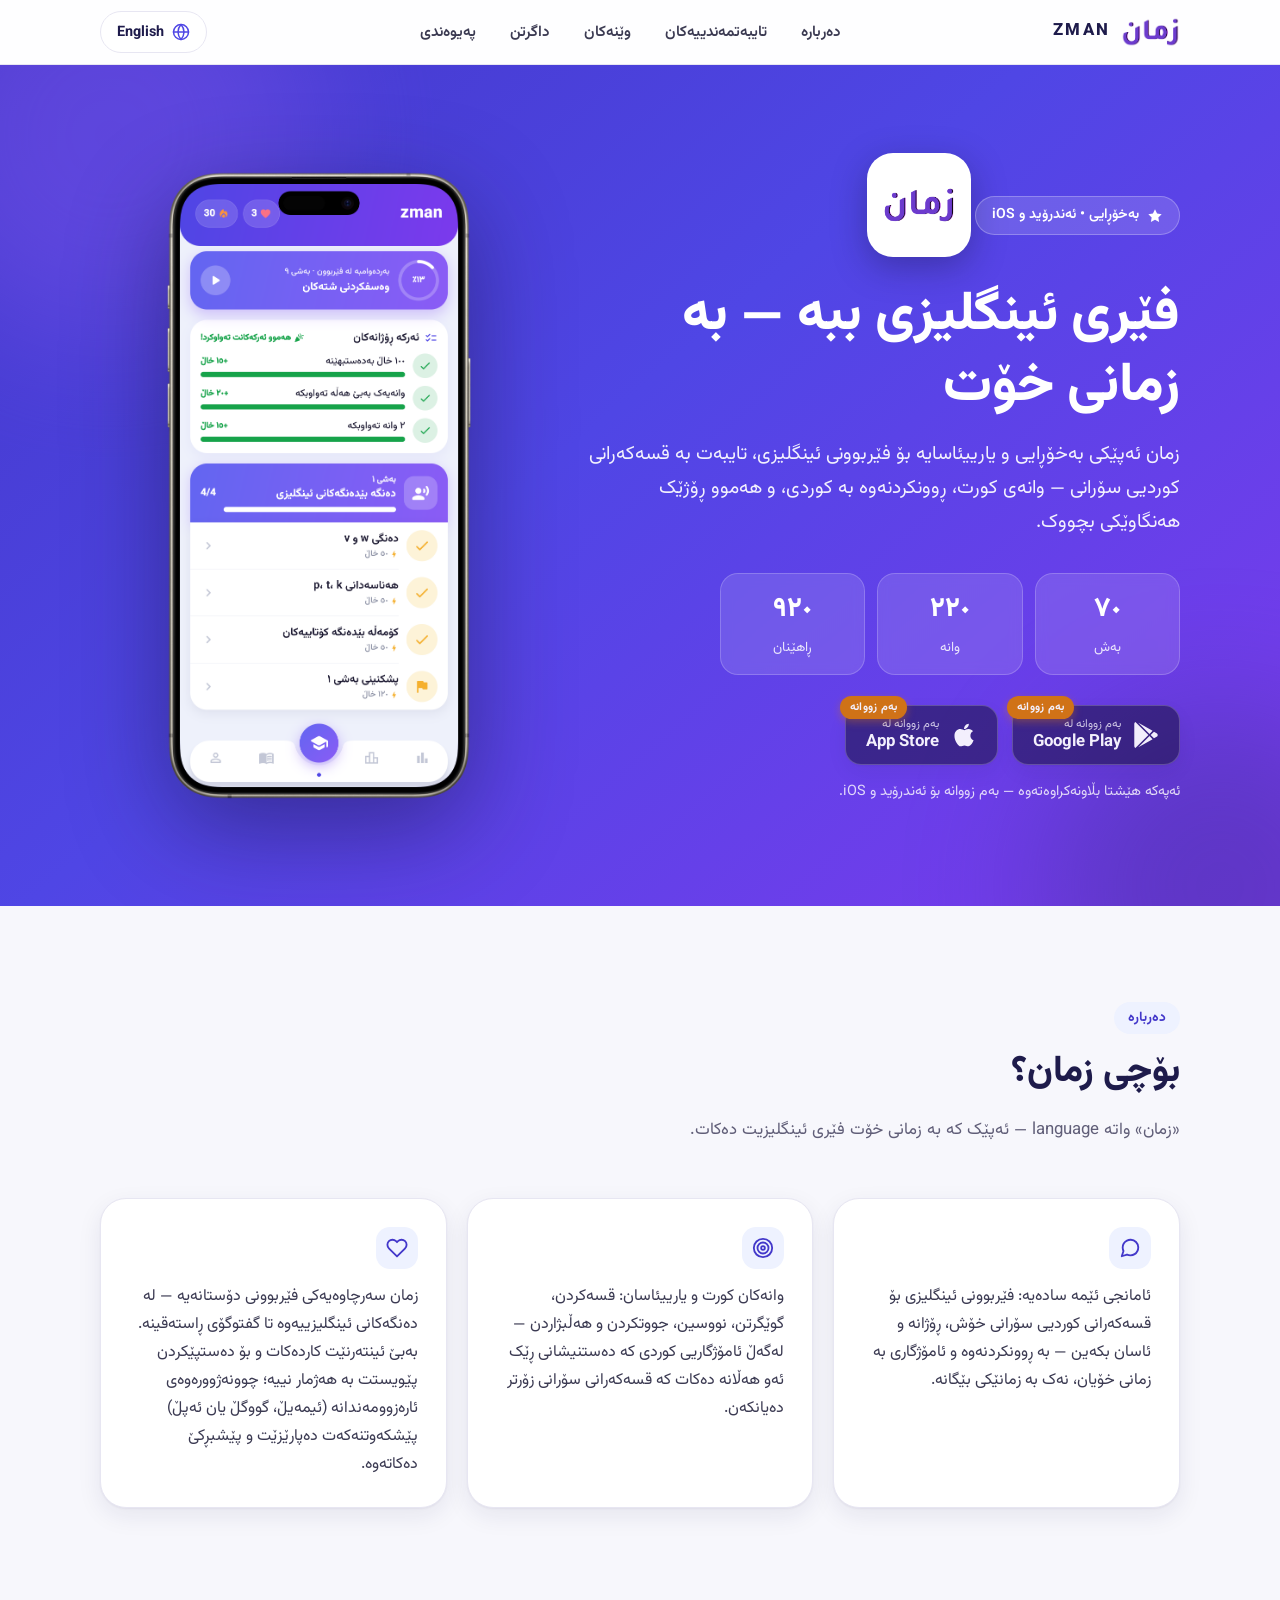
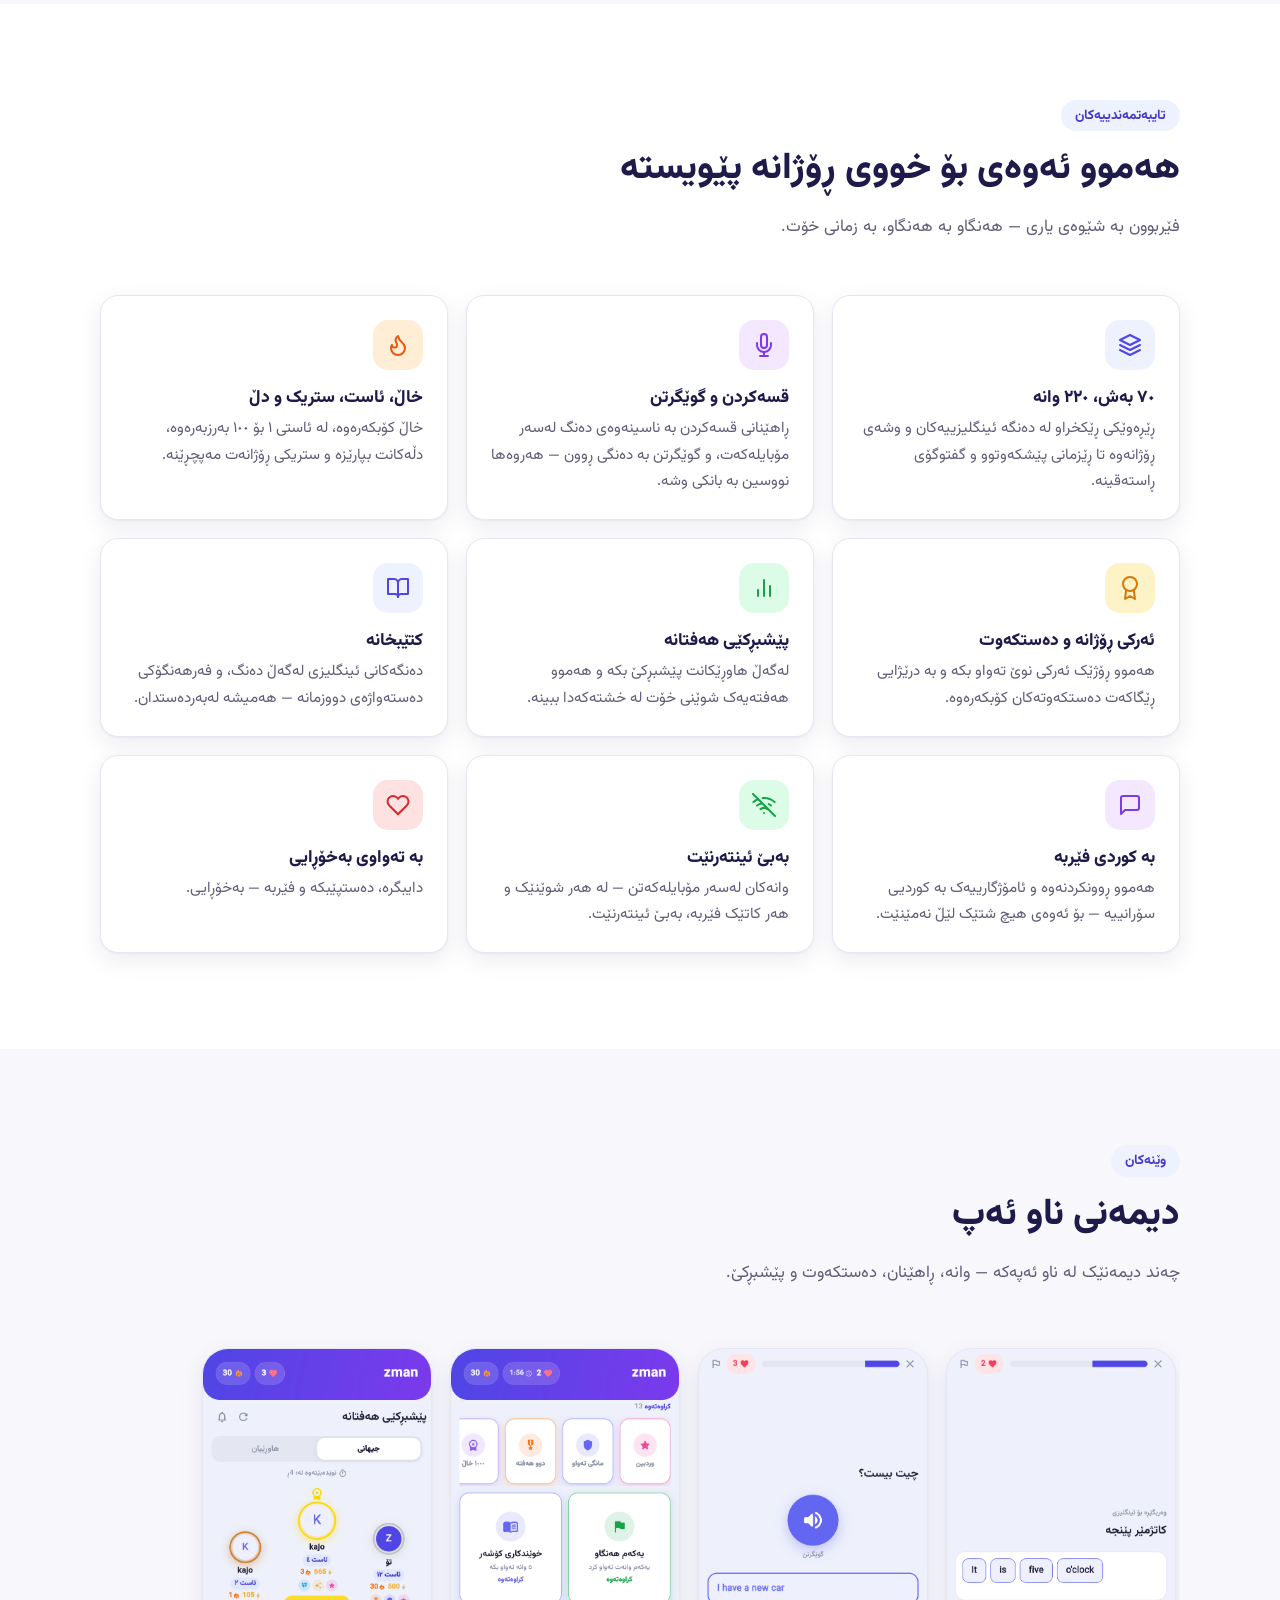
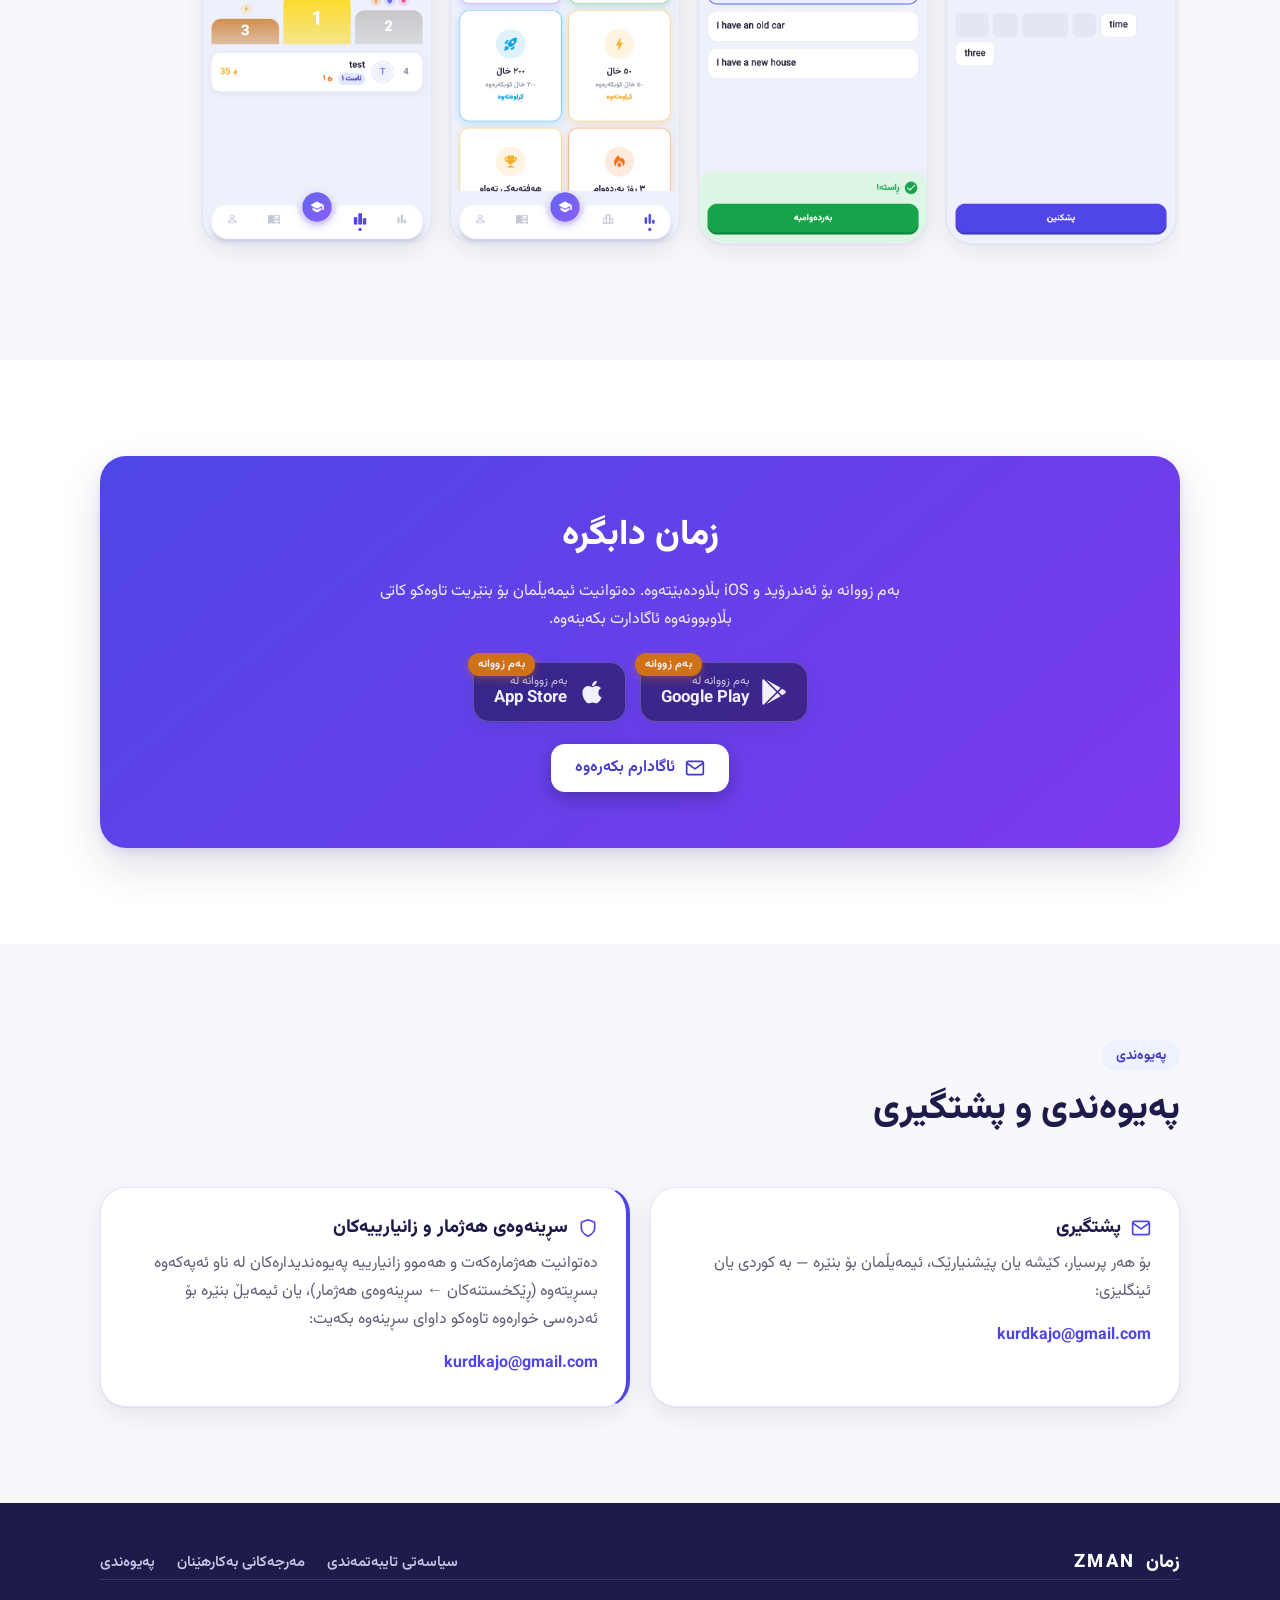
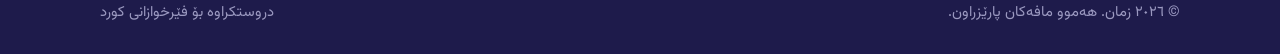
==== commit ba9e7f53: "Add real app screenshots and hero phone mockup - Replace 4 placeholder SVG screenshots with real PNG" ====
--- a/index.html
+++ b/index.html
@@ -131,10 +131,10 @@
              data-en="The app isn’t published yet — coming soon for Android and iOS.">ئەپەکە هێشتا بڵاونەکراوەتەوە — بەم زووانە بۆ ئەندرۆید و iOS.</p>
         </div>
 
-        <img class="hero-phone" src="assets/phone-mockup.svg" width="340" height="700"
-             data-alt-ku="پیشاندانی ئەپی زمان لەسەر مۆبایل (وێنەی جێگرەوە)"
-             data-alt-en="Preview of the ZMAN app on a phone (placeholder image)"
-             alt="پیشاندانی ئەپی زمان لەسەر مۆبایل (وێنەی جێگرەوە)">
+        <img class="hero-phone" src="assets/phone-mockup.png" width="340" height="674" fetchpriority="high"
+             data-alt-ku="ئەپی زمان لەسەر مۆبایل، پەڕەی سەرەکی لەگەڵ ئەرکی ڕۆژانە و لیستی وانەکان"
+             data-alt-en="The ZMAN app on a phone, showing the home screen with daily quests and the lesson list"
+             alt="ئەپی زمان لەسەر مۆبایل، پەڕەی سەرەکی لەگەڵ ئەرکی ڕۆژانە و لیستی وانەکان">
       </div>
     </section>
 
@@ -277,23 +277,27 @@
         <div class="section-head reveal">
           <span class="kicker" data-ku="وێنەکان" data-en="Screenshots">وێنەکان</span>
           <h2 data-ku="دیمەنی ناو ئەپ" data-en="Inside the app">دیمەنی ناو ئەپ</h2>
-          <p data-ku="ئەمانە وێنەی جێگرەوەن — وێنە ڕاستەقینەکان بەم زووانە زیاد دەکرێن."
-             data-en="These are placeholders — real screenshots are coming soon.">ئەمانە وێنەی جێگرەوەن — وێنە ڕاستەقینەکان بەم زووانە زیاد دەکرێن.</p>
-        </div>
-
-        <!-- TODO: replace these SVG placeholders with real app screenshots
-             (portrait phone shots, ~1080×2340 px, exported as .png or .webp).
-             Keep the same file names or update the src attributes.
-             When you swap in real (heavier) images, add loading="lazy" to each <img>. -->
+          <p data-ku="چەند دیمەنێک لە ناو ئەپەکە — وانە، ڕاهێنان، دەستکەوت و پێشبڕکێ."
+             data-en="A few real screens from the app — lessons, exercises, achievements, and leaderboards.">چەند دیمەنێک لە ناو ئەپەکە — وانە، ڕاهێنان، دەستکەوت و پێشبڕکێ.</p>
+        </div>
+
         <div class="shots-row" tabindex="0" data-aria-ku="وێنەکانی ئەپ" data-aria-en="App screenshots" aria-label="وێنەکانی ئەپ">
-          <img src="assets/screenshots/screenshot-1.svg" width="360" height="780"
-               data-alt-ku="وێنەی جێگرەوەی ژمارە ١" data-alt-en="Placeholder screenshot 1" alt="وێنەی جێگرەوەی ژمارە ١">
-          <img src="assets/screenshots/screenshot-2.svg" width="360" height="780"
-               data-alt-ku="وێنەی جێگرەوەی ژمارە ٢" data-alt-en="Placeholder screenshot 2" alt="وێنەی جێگرەوەی ژمارە ٢">
-          <img src="assets/screenshots/screenshot-3.svg" width="360" height="780"
-               data-alt-ku="وێنەی جێگرەوەی ژمارە ٣" data-alt-en="Placeholder screenshot 3" alt="وێنەی جێگرەوەی ژمارە ٣">
-          <img src="assets/screenshots/screenshot-4.svg" width="360" height="780"
-               data-alt-ku="وێنەی جێگرەوەی ژمارە ٤" data-alt-en="Placeholder screenshot 4" alt="وێنەی جێگرەوەی ژمارە ٤">
+          <img src="assets/screenshots/lesson1.png" width="360" height="780" loading="lazy"
+               data-alt-ku="ڕاهێنانی نووسین بە بانکی وشە بۆ دروستکردنی ڕستەی «It is five o’clock»"
+               data-alt-en="A word-bank writing exercise building the sentence “It is five o’clock”"
+               alt="ڕاهێنانی نووسین بە بانکی وشە بۆ دروستکردنی ڕستەی «It is five o’clock»">
+          <img src="assets/screenshots/lesson3.png" width="360" height="780" loading="lazy"
+               data-alt-ku="ڕاهێنانی گوێگرتن و هەڵبژاردن، وەڵامی ڕاست بە سەوز دیارکراوە"
+               data-alt-en="A listening and multiple-choice exercise with the correct answer marked in green"
+               alt="ڕاهێنانی گوێگرتن و هەڵبژاردن، وەڵامی ڕاست بە سەوز دیارکراوە">
+          <img src="assets/screenshots/achievements.png" width="360" height="780" loading="lazy"
+               data-alt-ku="پەڕەی دەستکەوتەکان لەگەڵ ستریک، خاڵ و نیشانەکان"
+               data-alt-en="The achievements screen showing streaks, XP, and badges"
+               alt="پەڕەی دەستکەوتەکان لەگەڵ ستریک، خاڵ و نیشانەکان">
+          <img src="assets/screenshots/leaderboard.png" width="360" height="780" loading="lazy"
+               data-alt-ku="خشتەی پێشبڕکێی هەفتانە لەگەڵ سێپلەی یەکەم، دووەم و سێیەم"
+               data-alt-en="The weekly leaderboard with a first, second, and third place podium"
+               alt="خشتەی پێشبڕکێی هەفتانە لەگەڵ سێپلەی یەکەم، دووەم و سێیەم">
         </div>
       </div>
     </section>
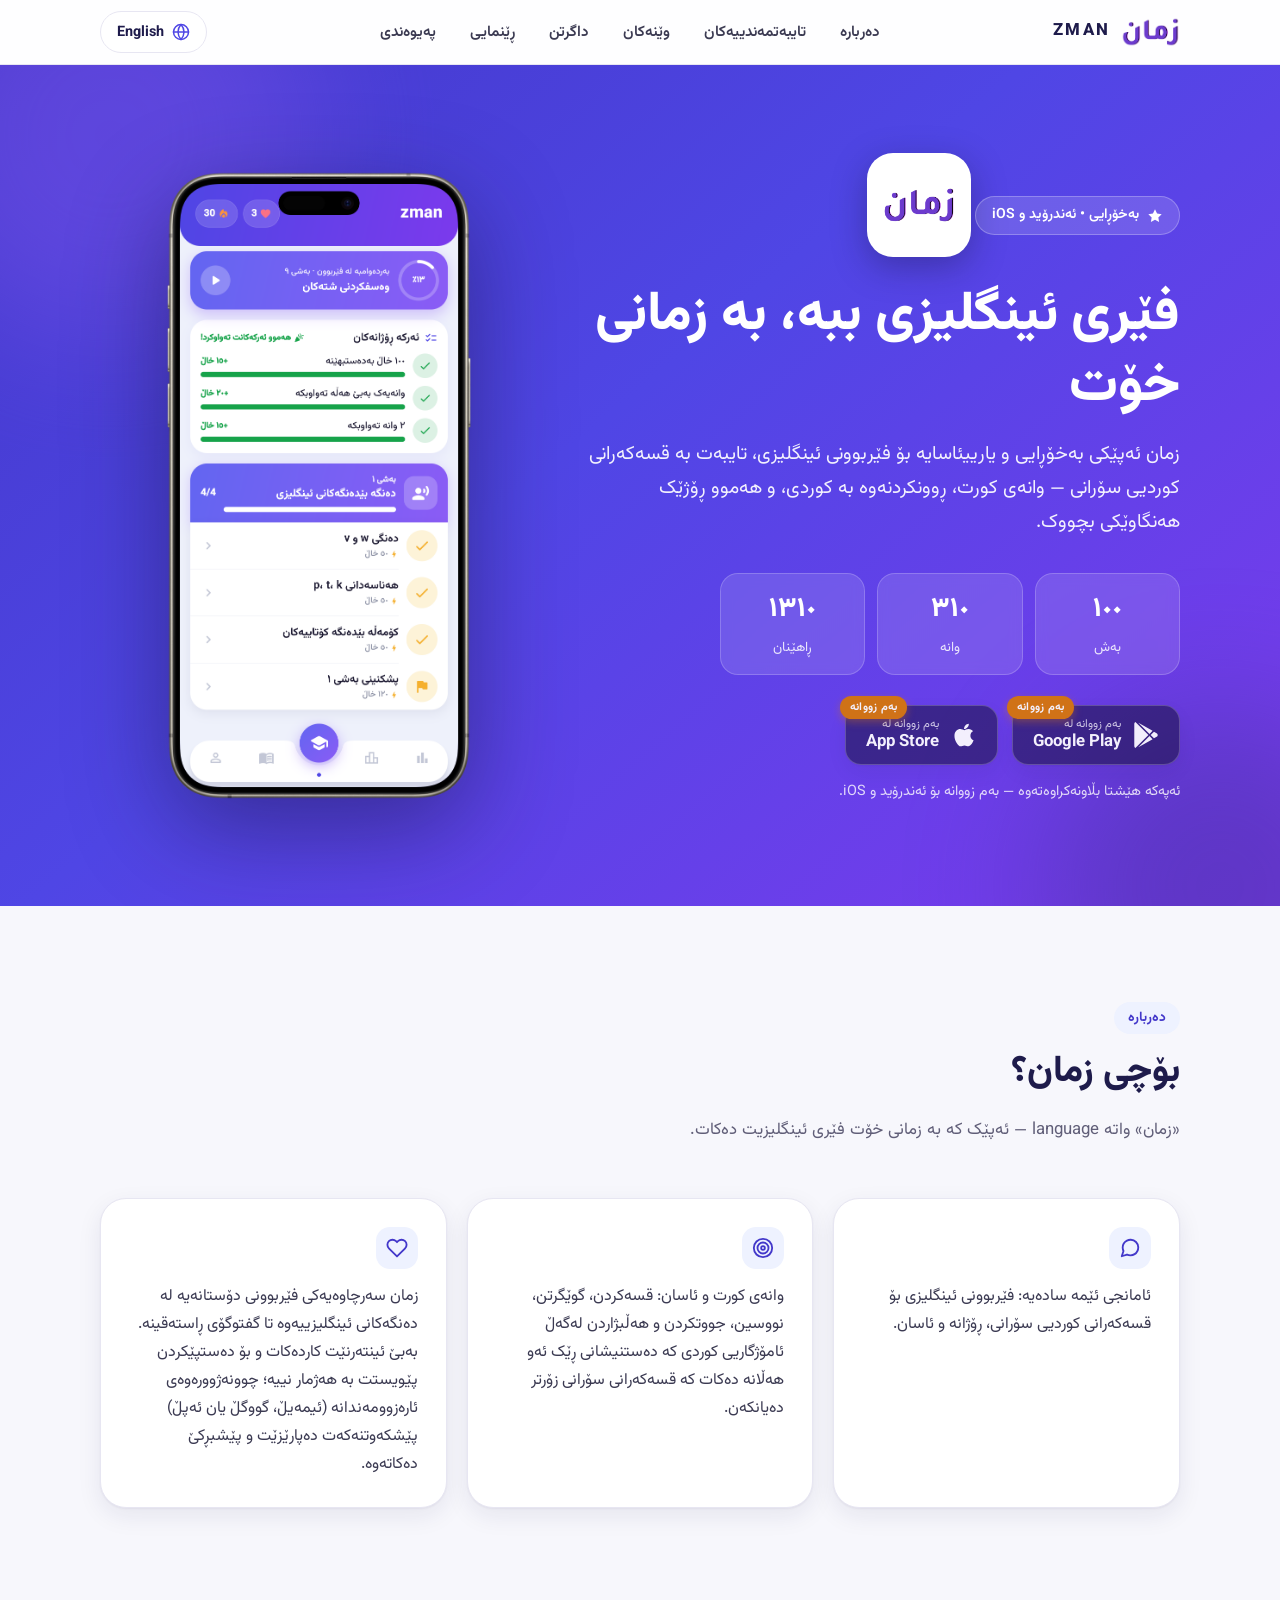
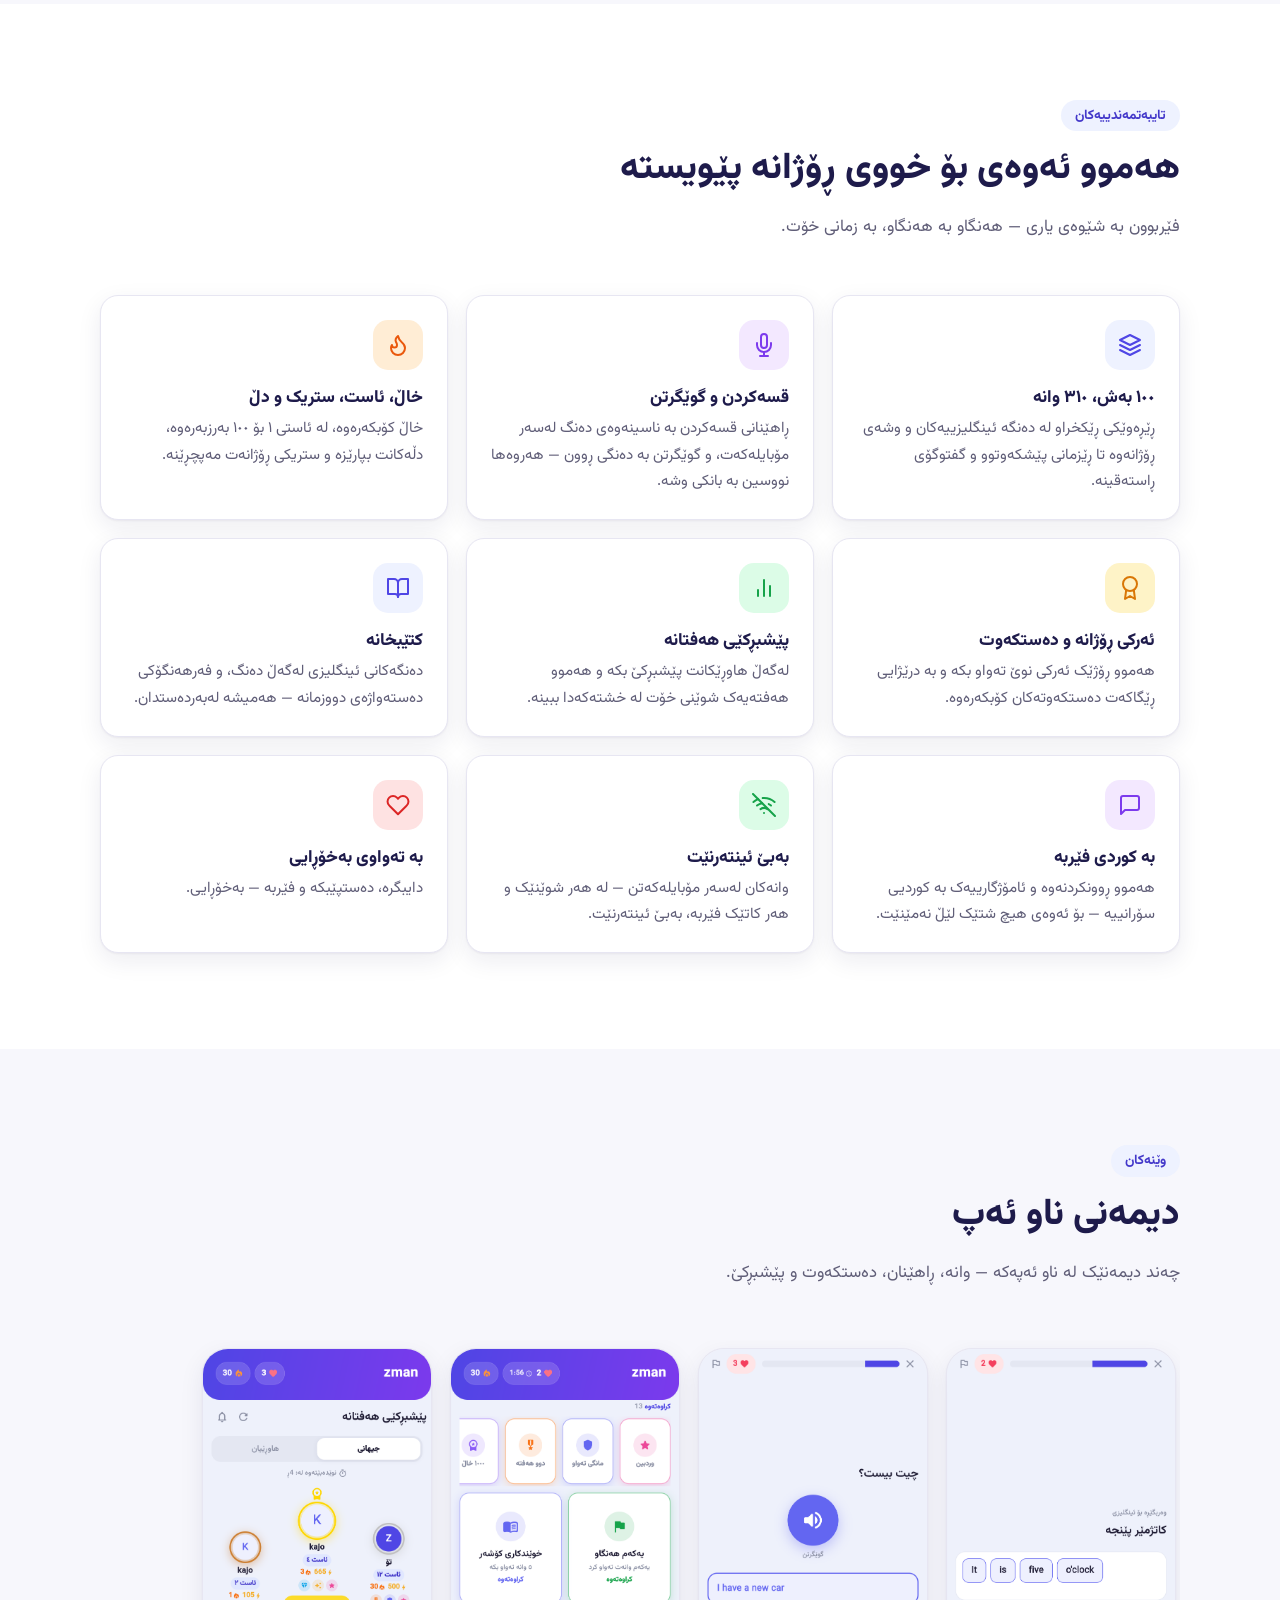
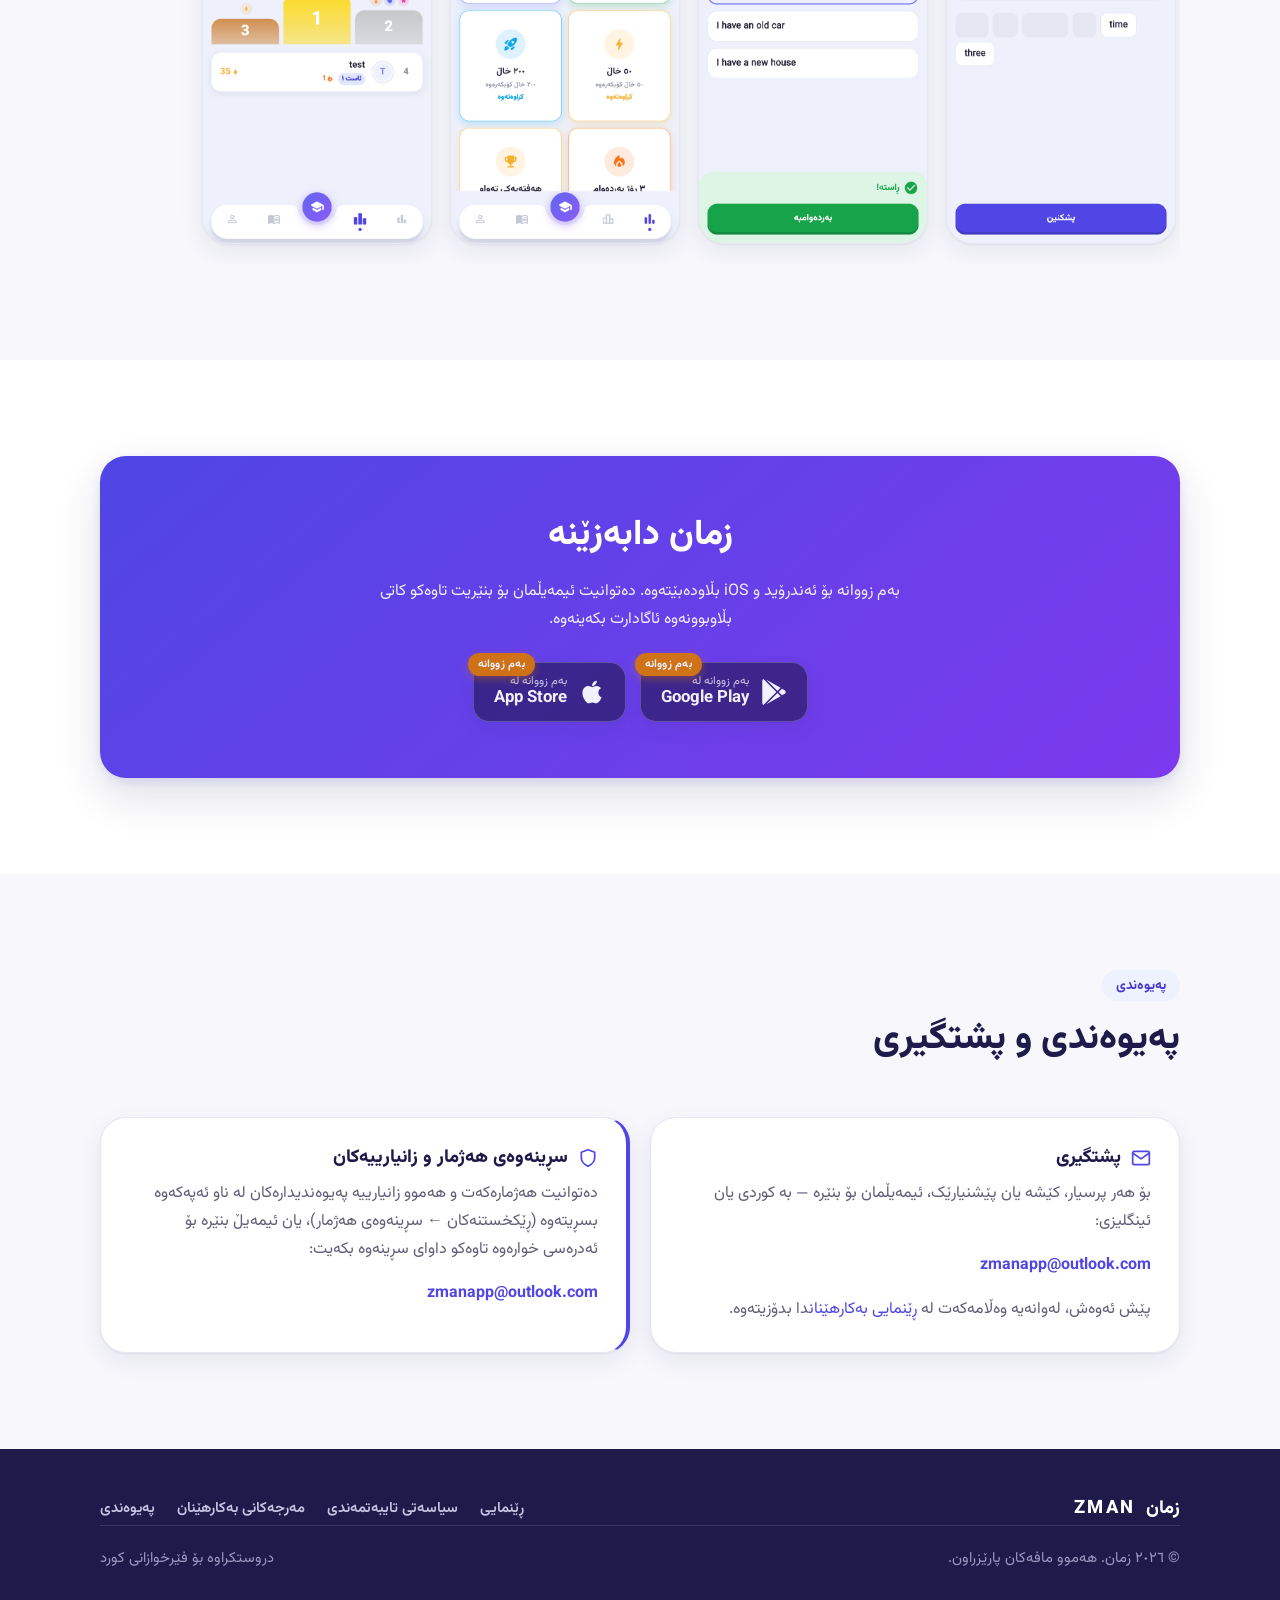
==== commit 66a0d477: "Add bilingual user guide page - New guide.html: start without an account, sign up (Google/Apple reco" ====
--- a/index.html
+++ b/index.html
@@ -51,6 +51,7 @@
         <a href="#features" data-ku="تایبەتمەندییەکان" data-en="Features">تایبەتمەندییەکان</a>
         <a href="#screenshots" data-ku="وێنەکان" data-en="Screenshots">وێنەکان</a>
         <a href="#download" data-ku="داگرتن" data-en="Download">داگرتن</a>
+        <a href="guide.html" data-ku="ڕێنمایی" data-en="Guide">ڕێنمایی</a>
         <a href="#contact" data-ku="پەیوەندی" data-en="Contact">پەیوەندی</a>
       </nav>
 
@@ -83,8 +84,8 @@
                  data-alt-ku="لۆگۆی زمان" data-alt-en="ZMAN logo" alt="لۆگۆی زمان">
           </div>
 
-          <h1 data-ku="فێری ئینگلیزی ببە — بە زمانی خۆت"
-              data-en="Learn English, made for Kurdish speakers">فێری ئینگلیزی ببە — بە زمانی خۆت</h1>
+          <h1 data-ku="فێری ئینگلیزی ببە، بە زمانی خۆت"
+              data-en="Learn English, made for Kurdish speakers">فێری ئینگلیزی ببە، بە زمانی خۆت</h1>
 
           <p class="hero-sub"
              data-ku="زمان ئەپێکی بەخۆڕایی و یارییئاسایە بۆ فێربوونی ئینگلیزی، تایبەت بە قسەکەرانی کوردیی سۆرانی — وانەی کورت، ڕوونکردنەوە بە کوردی، و هەموو ڕۆژێک هەنگاوێکی بچووک."
@@ -92,15 +93,15 @@
 
           <div class="hero-stats" role="list">
             <div class="hero-stat" role="listitem">
-              <strong data-ku="٧٠" data-en="70">٧٠</strong>
+              <strong data-ku="١٠٠" data-en="100">١٠٠</strong>
               <span data-ku="بەش" data-en="chapters">بەش</span>
             </div>
             <div class="hero-stat" role="listitem">
-              <strong data-ku="٢٢٠" data-en="220">٢٢٠</strong>
+              <strong data-ku="٣١٠" data-en="310">٣١٠</strong>
               <span data-ku="وانە" data-en="lessons">وانە</span>
             </div>
             <div class="hero-stat" role="listitem">
-              <strong data-ku="٩٢٠" data-en="920">٩٢٠</strong>
+              <strong data-ku="١٣١٠" data-en="1310">١٣١٠</strong>
               <span data-ku="ڕاهێنان" data-en="exercises">ڕاهێنان</span>
             </div>
           </div>
@@ -153,7 +154,7 @@
             <span class="about-num" aria-hidden="true">
               <svg width="22" height="22" viewBox="0 0 24 24" fill="none" stroke="currentColor" stroke-width="2" stroke-linecap="round" stroke-linejoin="round"><path d="M21 11.5a8.38 8.38 0 0 1-.9 3.8 8.5 8.5 0 0 1-7.6 4.7 8.38 8.38 0 0 1-3.8-.9L3 21l1.9-5.7a8.38 8.38 0 0 1-.9-3.8 8.5 8.5 0 0 1 4.7-7.6 8.38 8.38 0 0 1 3.8-.9h.5a8.48 8.48 0 0 1 8 8v.5z"/></svg>
             </span>
-            <p data-ku="ئامانجی ئێمە سادەیە: فێربوونی ئینگلیزی بۆ قسەکەرانی کوردیی سۆرانی خۆش، ڕۆژانە و ئاسان بکەین — بە ڕوونکردنەوە و ئامۆژگاری بە زمانی خۆیان، نەک بە زمانێکی بێگانە."
+            <p data-ku="ئامانجی ئێمە سادەیە: فێربوونی ئینگلیزی بۆ قسەکەرانی کوردیی سۆرانی، ڕۆژانە و ئاسان."
                data-en="Our mission is simple: make learning English fun, daily, and approachable for Sorani Kurdish speakers — with explanations and tips in their own language, not in another foreign one.">ئامانجی ئێمە سادەیە: فێربوونی ئینگلیزی بۆ قسەکەرانی کوردیی سۆرانی خۆش، ڕۆژانە و ئاسان بکەین — بە ڕوونکردنەوە و ئامۆژگاری بە زمانی خۆیان، نەک بە زمانێکی بێگانە.</p>
           </article>
 
@@ -161,7 +162,7 @@
             <span class="about-num" aria-hidden="true">
               <svg width="22" height="22" viewBox="0 0 24 24" fill="none" stroke="currentColor" stroke-width="2" stroke-linecap="round" stroke-linejoin="round"><circle cx="12" cy="12" r="10"/><circle cx="12" cy="12" r="6"/><circle cx="12" cy="12" r="2"/></svg>
             </span>
-            <p data-ku="وانەکان کورت و یارییئاسان: قسەکردن، گوێگرتن، نووسین، جووتکردن و هەڵبژاردن — لەگەڵ ئامۆژگاریی کوردی کە دەستنیشانی ڕێک ئەو هەڵانە دەکات کە قسەکەرانی سۆرانی زۆرتر دەیانکەن."
+            <p data-ku="وانەی کورت و ئاسان: قسەکردن، گوێگرتن، نووسین، جووتکردن و هەڵبژاردن لەگەڵ ئامۆژگاریی کوردی کە دەستنیشانی ڕێک ئەو هەڵانە دەکات کە قسەکەرانی سۆرانی زۆرتر دەیانکەن."
                data-en="Lessons are short and game-like: speaking, listening, writing, matching, and multiple choice — plus Kurdish teaching tips that target the exact mistakes Sorani speakers make most.">وانەکان کورت و یارییئاسان: قسەکردن، گوێگرتن، نووسین، جووتکردن و هەڵبژاردن — لەگەڵ ئامۆژگاریی کوردی کە دەستنیشانی ڕێک ئەو هەڵانە دەکات کە قسەکەرانی سۆرانی زۆرتر دەیانکەن.</p>
           </article>
 
@@ -169,7 +170,7 @@
             <span class="about-num" aria-hidden="true">
               <svg width="22" height="22" viewBox="0 0 24 24" fill="none" stroke="currentColor" stroke-width="2" stroke-linecap="round" stroke-linejoin="round"><path d="M20.84 4.61a5.5 5.5 0 0 0-7.78 0L12 5.67l-1.06-1.06a5.5 5.5 0 0 0-7.78 7.78l1.06 1.06L12 21.23l7.78-7.78 1.06-1.06a5.5 5.5 0 0 0 0-7.78z"/></svg>
             </span>
-            <p data-ku="زمان سەرچاوەیەکی فێربوونی دۆستانەیە — لە دەنگەکانی ئینگلیزییەوە تا گفتوگۆی ڕاستەقینە. بەبێ ئینتەرنێت کاردەکات و بۆ دەستپێکردن پێویستت بە هەژمار نییە؛ چوونەژوورەوەی ئارەزوومەندانە (ئیمەیڵ، گووگڵ یان ئەپڵ) پێشکەوتنەکەت دەپارێزێت و پێشبڕکێ دەکاتەوە."
+            <p data-ku="زمان سەرچاوەیەکی فێربوونی دۆستانەیە لە دەنگەکانی ئینگلیزییەوە تا گفتوگۆی ڕاستەقینە. بەبێ ئینتەرنێت کاردەکات و بۆ دەستپێکردن پێویستت بە هەژمار نییە؛ چوونەژوورەوەی ئارەزوومەندانە (ئیمەیڵ، گووگڵ یان ئەپڵ) پێشکەوتنەکەت دەپارێزێت و پێشبڕکێ دەکاتەوە."
                data-en="ZMAN is a friendly, habit-building learning resource — from English sounds all the way to real conversations. It works offline and you don’t need an account to start; optional sign-in (email, Google, or Apple) saves your progress and unlocks leaderboards.">زمان سەرچاوەیەکی فێربوونی دۆستانەیە — لە دەنگەکانی ئینگلیزییەوە تا گفتوگۆی ڕاستەقینە. بەبێ ئینتەرنێت کاردەکات و بۆ دەستپێکردن پێویستت بە هەژمار نییە؛ چوونەژوورەوەی ئارەزوومەندانە (ئیمەیڵ، گووگڵ یان ئەپڵ) پێشکەوتنەکەت دەپارێزێت و پێشبڕکێ دەکاتەوە.</p>
           </article>
         </div>
@@ -191,7 +192,7 @@
             <span class="feature-icon tint-indigo" aria-hidden="true">
               <svg width="24" height="24" viewBox="0 0 24 24" fill="none" stroke="currentColor" stroke-width="2" stroke-linecap="round" stroke-linejoin="round"><path d="M12 2 2 7l10 5 10-5-10-5z"/><path d="M2 12l10 5 10-5"/><path d="M2 17l10 5 10-5"/></svg>
             </span>
-            <h3 data-ku="٧٠ بەش، ٢٢٠ وانە" data-en="70 chapters, 220 lessons">٧٠ بەش، ٢٢٠ وانە</h3>
+            <h3 data-ku="١٠٠ بەش، ٣١٠ وانە" data-en="100 chapters, 310 lessons">١٠٠ بەش، ٣١٠ وانە</h3>
             <p data-ku="ڕێڕەوێکی ڕێکخراو لە دەنگە ئینگلیزییەکان و وشەی ڕۆژانەوە تا ڕێزمانی پێشکەوتوو و گفتوگۆی ڕاستەقینە."
                data-en="A structured path from English sounds and everyday words up to advanced grammar and real conversations.">ڕێڕەوێکی ڕێکخراو لە دەنگە ئینگلیزییەکان و وشەی ڕۆژانەوە تا ڕێزمانی پێشکەوتوو و گفتوگۆی ڕاستەقینە.</p>
           </article>
@@ -306,7 +307,7 @@
     <section class="section alt" id="download">
       <div class="container">
         <div class="download-card reveal">
-          <h2 data-ku="زمان دابگرە" data-en="Get ZMAN">زمان دابگرە</h2>
+          <h2 data-ku="زمان دابەزێنە" data-en="Get ZMAN">زمان دابەزێنە</h2>
           <p data-ku="بەم زووانە بۆ ئەندرۆید و iOS بڵاودەبێتەوە. دەتوانیت ئیمەیڵمان بۆ بنێریت تاوەکو کاتی بڵاوبوونەوە ئاگادارت بکەینەوە."
              data-en="Coming soon to Android and iOS. Send us an email and we’ll let you know the moment it launches.">بەم زووانە بۆ ئەندرۆید و iOS بڵاودەبێتەوە. دەتوانیت ئیمەیڵمان بۆ بنێریت تاوەکو کاتی بڵاوبوونەوە ئاگادارت بکەینەوە.</p>
 
@@ -339,10 +340,10 @@
             </span>
           </div>
 
-          <a class="btn btn-notify" href="mailto:kurdkajo@gmail.com?subject=ZMAN%20%E2%80%94%20Notify%20me">
+          <!-- <a class="btn btn-notify" href="mailto:zmanapp@outlook.com?subject=ZMAN%20%E2%80%94%20Notify%20me">
             <svg width="20" height="20" viewBox="0 0 24 24" fill="none" stroke="currentColor" stroke-width="2" stroke-linecap="round" stroke-linejoin="round" aria-hidden="true"><path d="M4 4h16c1.1 0 2 .9 2 2v12c0 1.1-.9 2-2 2H4c-1.1 0-2-.9-2-2V6c0-1.1.9-2 2-2z"/><polyline points="22,6 12,13 2,6"/></svg>
             <span data-ku="ئاگادارم بکەرەوە" data-en="Get notified">ئاگادارم بکەرەوە</span>
-          </a>
+          </a> -->
 
           <!-- TODO: optional direct APK / beta link — uncomment and set the href when available:
           <a class="btn btn-ghost" href="PASTE_APK_OR_BETA_URL_HERE">
@@ -369,7 +370,11 @@
             </h3>
             <p data-ku="بۆ هەر پرسیار، کێشە یان پێشنیارێک، ئیمەیڵمان بۆ بنێرە — بە کوردی یان ئینگلیزی:"
                data-en="For any question, problem, or suggestion, email us — in Kurdish or English:">بۆ هەر پرسیار، کێشە یان پێشنیارێک، ئیمەیڵمان بۆ بنێرە — بە کوردی یان ئینگلیزی:</p>
-            <p><a class="email-link" href="mailto:kurdkajo@gmail.com">kurdkajo@gmail.com</a></p>
+            <p><a class="email-link" href="mailto:zmanapp@outlook.com">zmanapp@outlook.com</a></p>
+            <p>
+              <span data-ku="پێش ئەوەش، لەوانەیە وەڵامەکەت لە "
+                    data-en="Before that, you may find your answer in the ">پێش ئەوەش، لەوانەیە وەڵامەکەت لە </span><a href="guide.html" data-ku="ڕێنمایی بەکارهێنان" data-en="user guide">ڕێنمایی بەکارهێنان</a><span data-ku="دا بدۆزیتەوە." data-en=".">دا بدۆزیتەوە.</span>
+            </p>
           </div>
 
           <div class="contact-card deletion reveal">
@@ -379,7 +384,7 @@
             </h3>
             <p data-ku="دەتوانیت هەژمارەکەت و هەموو زانیارییە پەیوەندیدارەکان لە ناو ئەپەکەوە بسڕیتەوە (ڕێکخستنەکان ← سڕینەوەی هەژمار)، یان ئیمەیڵ بنێرە بۆ ئەدرەسی خوارەوە تاوەکو داوای سڕینەوە بکەیت:"
                data-en="You can delete your account and all associated data inside the app (Settings → Delete account), or email the address below to request deletion:">دەتوانیت هەژمارەکەت و هەموو زانیارییە پەیوەندیدارەکان لە ناو ئەپەکەوە بسڕیتەوە (ڕێکخستنەکان ← سڕینەوەی هەژمار)، یان ئیمەیڵ بنێرە بۆ ئەدرەسی خوارەوە تاوەکو داوای سڕینەوە بکەیت:</p>
-            <p><a class="email-link" href="mailto:kurdkajo@gmail.com?subject=ZMAN%20%E2%80%94%20Account%20deletion%20request">kurdkajo@gmail.com</a></p>
+            <p><a class="email-link" href="mailto:zmanapp@outlook.com?subject=ZMAN%20%E2%80%94%20Account%20deletion%20request">zmanapp@outlook.com</a></p>
           </div>
         </div>
       </div>
@@ -395,9 +400,10 @@
           <span class="brand-latin" aria-hidden="true">ZMAN</span>
         </div>
         <nav class="footer-nav" data-aria-ku="بەستەرەکانی خوارەوە" data-aria-en="Footer links" aria-label="بەستەرەکانی خوارەوە">
+          <a href="guide.html" data-ku="ڕێنمایی" data-en="Guide">ڕێنمایی</a>
           <a href="privacy.html" data-ku="سیاسەتی تایبەتمەندی" data-en="Privacy Policy">سیاسەتی تایبەتمەندی</a>
           <a href="terms.html" data-ku="مەرجەکانی بەکارهێنان" data-en="Terms of Service">مەرجەکانی بەکارهێنان</a>
-          <a href="mailto:kurdkajo@gmail.com" data-ku="پەیوەندی" data-en="Contact">پەیوەندی</a>
+          <a href="mailto:zmanapp@outlook.com" data-ku="پەیوەندی" data-en="Contact">پەیوەندی</a>
         </nav>
       </div>
       <div class="footer-meta">
--- a/styles.css
+++ b/styles.css
@@ -590,6 +590,215 @@
 .contact-card .email-link { font-weight: 700; direction: ltr; unicode-bidi: isolate; }
 @media (min-width: 900px) { .contact-grid { grid-template-columns: 1fr 1fr; } }
 
+/* ---------- Guide page ---------- */
+.guide-body { max-width: 860px; padding-block: 8px 72px; }
+
+/* Table of contents */
+.guide-toc {
+  background: var(--surface);
+  border: 1px solid var(--line);
+  border-radius: var(--radius-lg);
+  box-shadow: var(--shadow-soft);
+  padding: 24px;
+  margin-top: 32px;
+}
+.guide-toc h2 { font-size: 1.05rem; margin-bottom: 14px; }
+.guide-toc ol {
+  list-style: none;
+  margin: 0;
+  padding: 0;
+  display: grid;
+  gap: 8px;
+}
+.guide-toc a {
+  display: flex;
+  align-items: center;
+  gap: 10px;
+  padding: 10px 14px;
+  border-radius: 12px;
+  color: var(--text);
+  font-weight: 600;
+  transition: background-color 0.15s var(--ease), color 0.15s var(--ease);
+}
+.guide-toc a:hover { background: var(--indigo-50); color: var(--indigo-700); text-decoration: none; }
+.guide-toc a svg { flex: none; color: var(--indigo-600); }
+@media (min-width: 720px) { .guide-toc ol { grid-template-columns: 1fr 1fr; } }
+
+/* Section blocks */
+.guide-section {
+  background: var(--surface);
+  border: 1px solid var(--line);
+  border-radius: var(--radius-lg);
+  box-shadow: var(--shadow-soft);
+  padding: clamp(22px, 4vw, 34px);
+  margin-top: 24px;
+  scroll-margin-top: 84px; /* clears the sticky header when jumping via anchor */
+}
+.guide-section > h2 {
+  display: flex;
+  align-items: center;
+  gap: 12px;
+  font-size: clamp(1.2rem, 3vw, 1.5rem);
+  margin-bottom: 6px;
+}
+.guide-section > h2 .guide-icon {
+  display: inline-flex;
+  align-items: center;
+  justify-content: center;
+  width: 44px;
+  height: 44px;
+  border-radius: 14px;
+  background: var(--indigo-50);
+  color: var(--indigo-600);
+  flex: none;
+}
+.guide-section > h2 .guide-icon.tint-red { background: var(--red-100); color: var(--red-600); }
+.guide-section .lead { color: var(--muted); margin-bottom: 20px; }
+
+/* Numbered steps */
+.steps {
+  counter-reset: step;
+  list-style: none;
+  margin: 0;
+  padding: 0;
+}
+.steps > li {
+  position: relative;
+  counter-increment: step;
+  padding-inline-start: 46px;
+  padding-block: 4px 18px;
+  min-height: 34px;
+}
+.steps > li::before {
+  content: counter(step);
+  position: absolute;
+  inset-inline-start: 0;
+  top: 0;
+  width: 30px;
+  height: 30px;
+  border-radius: 50%;
+  background: var(--indigo-600);
+  color: #fff;
+  font-size: 0.9rem;
+  font-weight: 700;
+  display: flex;
+  align-items: center;
+  justify-content: center;
+  /* Latin digits stay LTR even inside RTL text */
+  direction: ltr;
+}
+/* Connecting line between steps */
+.steps > li:not(:last-child)::after {
+  content: "";
+  position: absolute;
+  inset-inline-start: 14px;
+  top: 34px;
+  bottom: 4px;
+  width: 2px;
+  background: var(--line);
+}
+.steps > li:last-child { padding-bottom: 0; }
+.steps p { margin: 0; }
+.steps strong { color: var(--ink); }
+
+/* Sign-in method cards */
+.methods {
+  display: grid;
+  gap: 16px;
+  margin-bottom: 24px;
+}
+@media (min-width: 720px) { .methods { grid-template-columns: repeat(3, 1fr); } }
+
+.method-card {
+  border: 1.5px solid var(--line);
+  border-radius: var(--radius-md);
+  padding: 20px;
+  background: var(--bg);
+}
+.method-card.recommended {
+  border-color: var(--indigo-500);
+  background: var(--indigo-50);
+}
+.method-card h3 {
+  display: flex;
+  align-items: center;
+  gap: 10px;
+  font-size: 1rem;
+  margin-bottom: 8px;
+}
+.method-card h3 svg { flex: none; }
+.method-card p { font-size: 0.92rem; color: var(--muted); margin: 0; }
+.method-card .rec-pill {
+  display: inline-block;
+  margin-bottom: 10px;
+  padding: 3px 12px;
+  border-radius: 999px;
+  background: var(--indigo-600);
+  color: #fff;
+  font-size: 0.72rem;
+  font-weight: 700;
+}
+
+/* Callouts */
+.callout {
+  display: flex;
+  gap: 12px;
+  align-items: flex-start;
+  border-radius: var(--radius-md);
+  padding: 16px 20px;
+  margin-top: 20px;
+  font-size: 0.95rem;
+}
+.callout svg { flex: none; margin-top: 3px; }
+.callout p { margin: 0; }
+.callout.info {
+  background: var(--indigo-50);
+  color: #312E81;
+  border: 1px solid var(--indigo-100);
+}
+.callout.info svg { color: var(--indigo-600); }
+.callout.warn {
+  background: var(--red-100);
+  color: #7F1D1D;
+  border: 1px solid #FECACA;
+}
+.callout.warn svg { color: var(--red-600); }
+.callout .email-link { color: inherit; font-weight: 700; direction: ltr; unicode-bidi: isolate; }
+
+/* FAQ / troubleshooting */
+.faq details {
+  border: 1px solid var(--line);
+  border-radius: var(--radius-md);
+  padding: 0 18px;
+  margin-bottom: 12px;
+  background: var(--bg);
+}
+.faq details[open] { background: var(--surface); box-shadow: var(--shadow-soft); }
+.faq summary {
+  padding: 16px 0;
+  font-weight: 700;
+  color: var(--ink);
+  cursor: pointer;
+  list-style: none;
+  display: flex;
+  align-items: center;
+  justify-content: space-between;
+  gap: 12px;
+}
+.faq summary::-webkit-details-marker { display: none; }
+.faq summary::after {
+  content: "";
+  flex: none;
+  width: 10px;
+  height: 10px;
+  border-inline-end: 2px solid var(--muted);
+  border-block-end: 2px solid var(--muted);
+  transform: rotate(45deg);
+  transition: transform 0.2s var(--ease);
+}
+.faq details[open] summary::after { transform: rotate(-135deg); }
+.faq details p { padding-bottom: 16px; margin: 0; color: var(--muted); }
+
 /* ---------- Footer ---------- */
 .site-footer {
   background: var(--indigo-950);
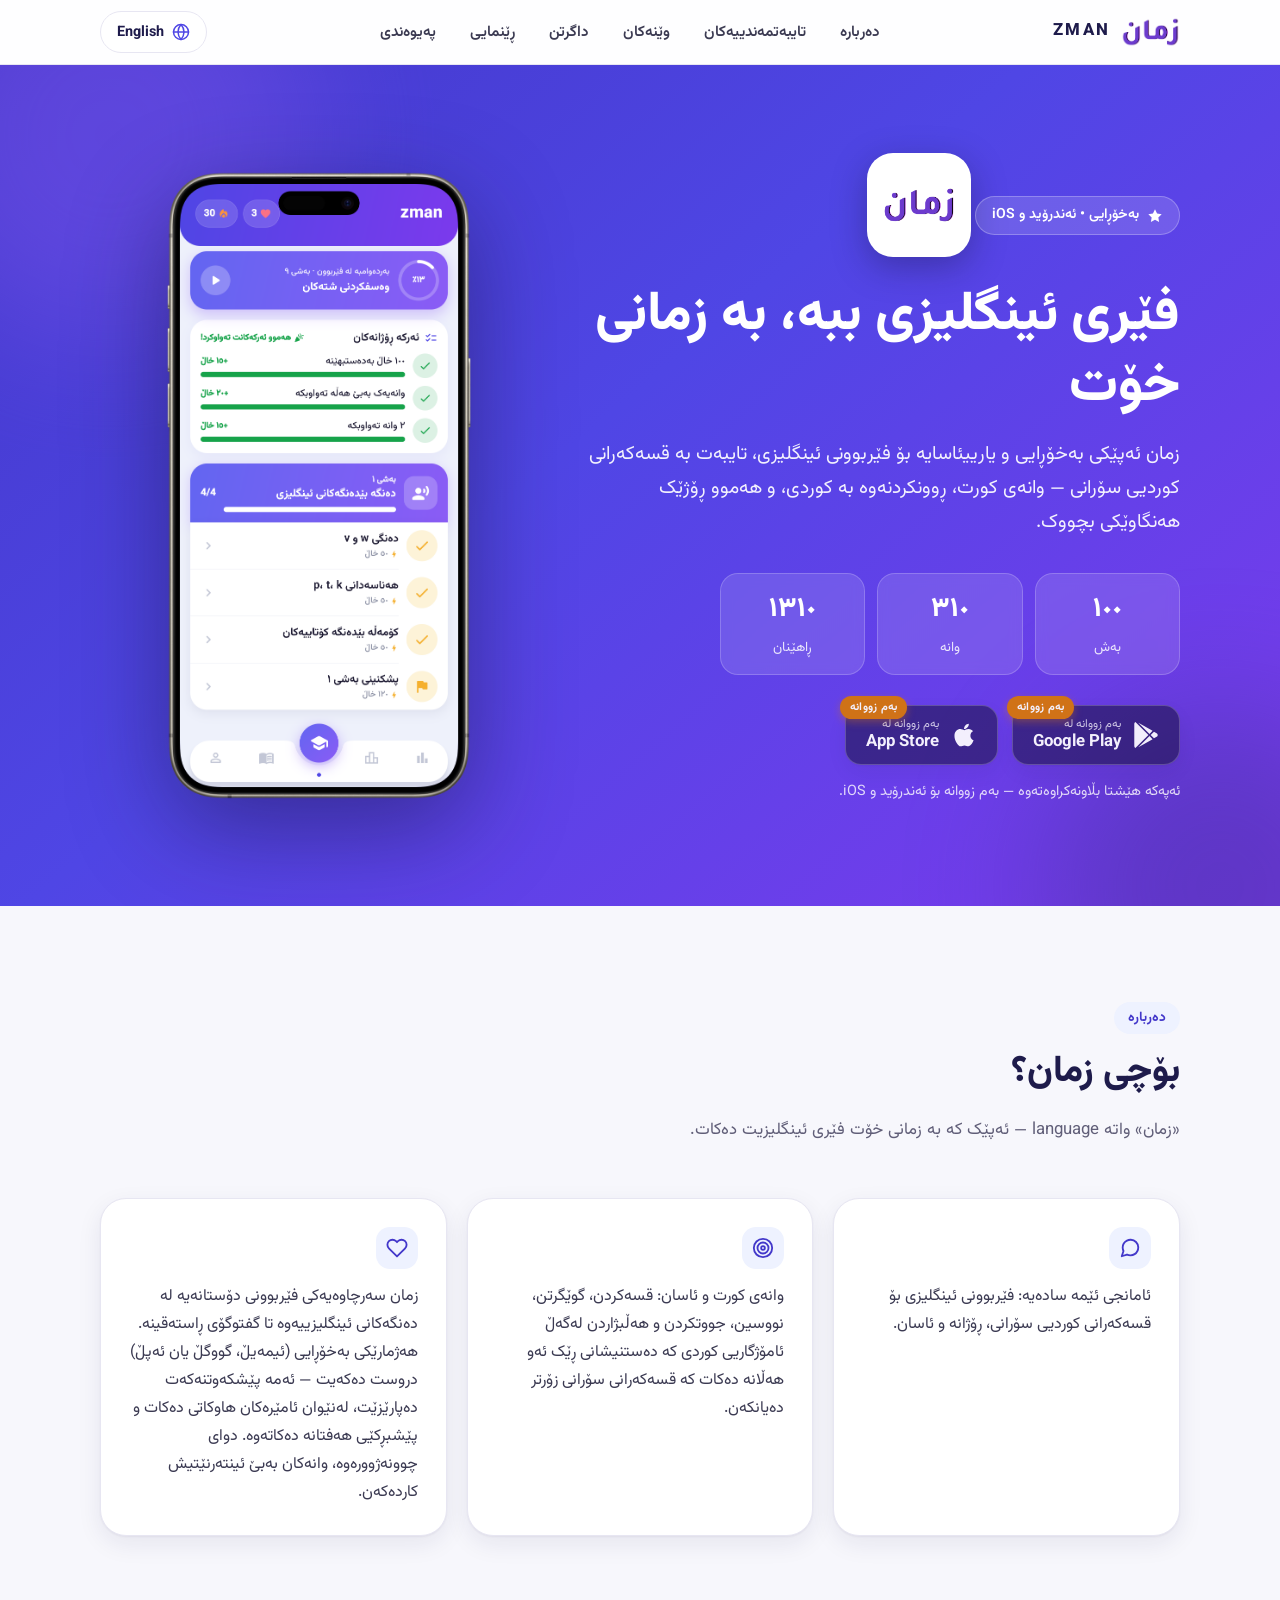
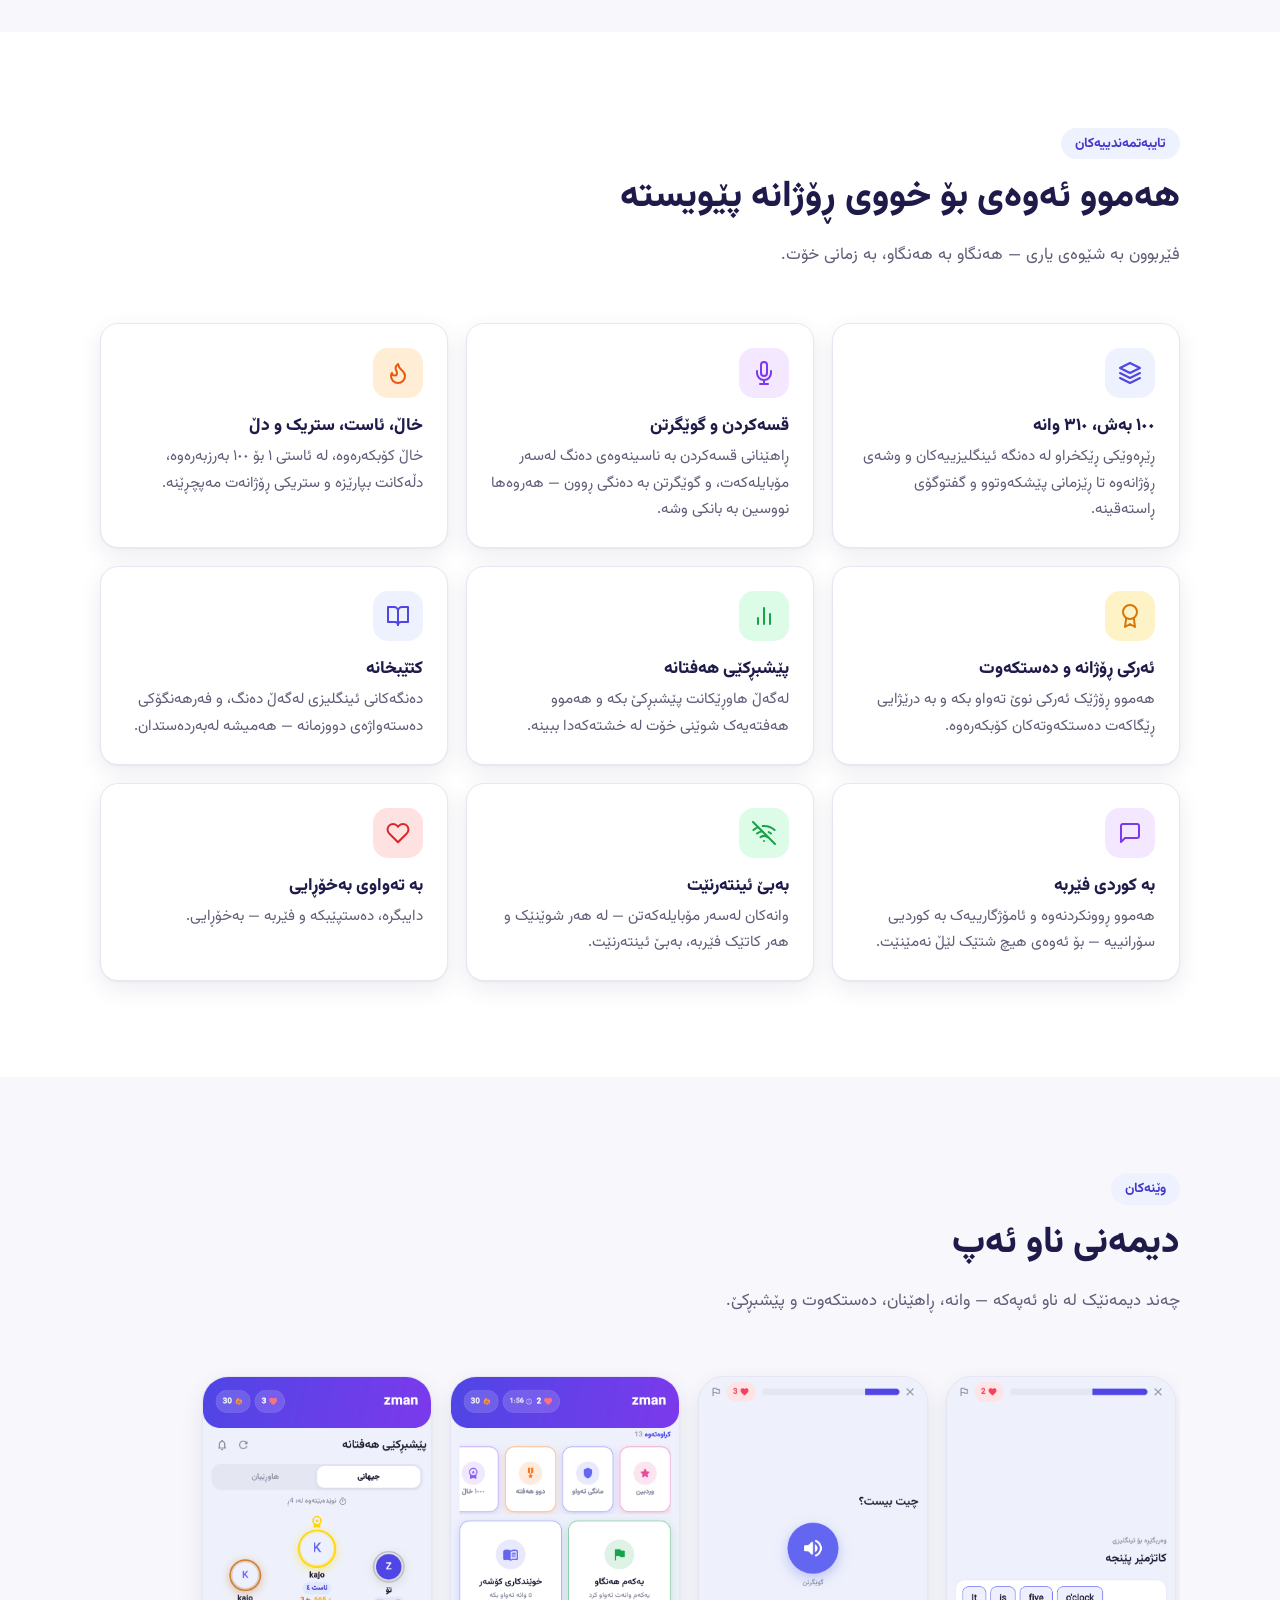
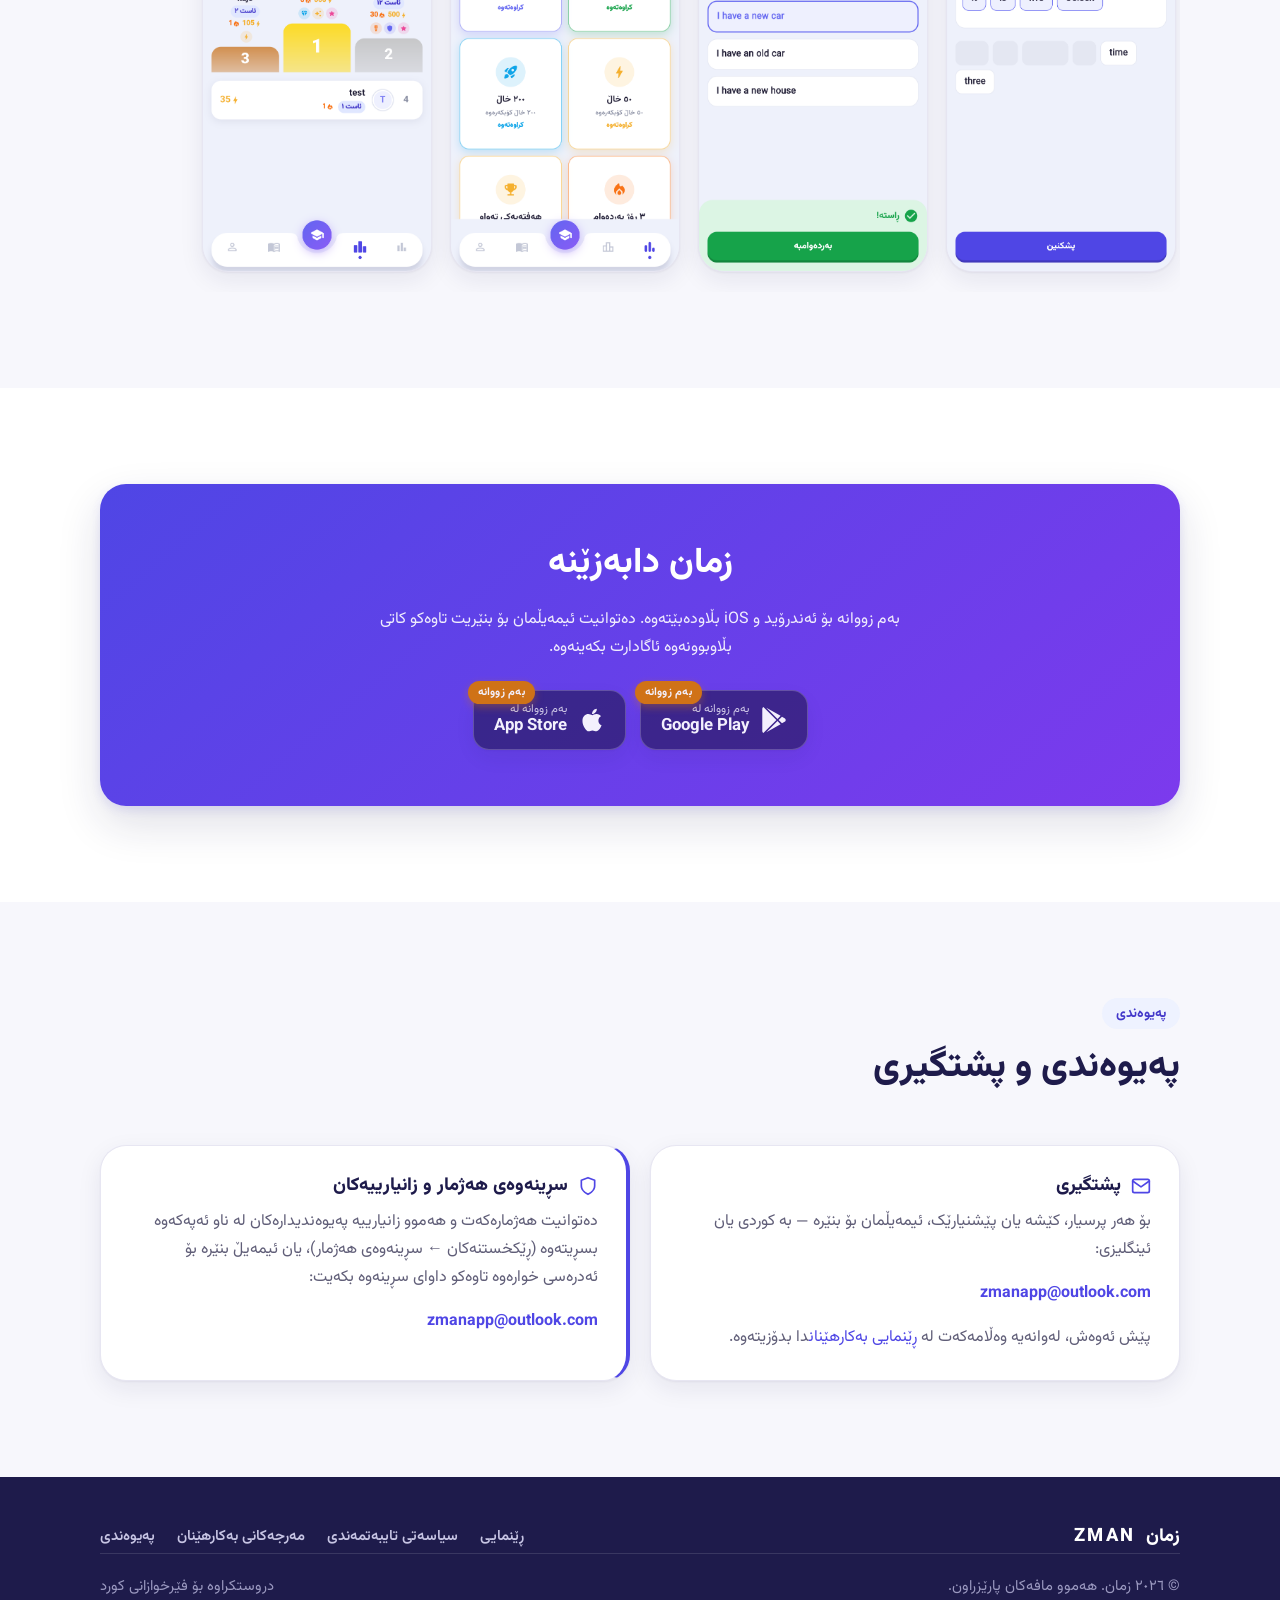
==== commit c041af11: "Remove guest-login claims; add reader-voice guide ZMAN no longer has a no-account path, so the site " ====
--- a/index.html
+++ b/index.html
@@ -170,8 +170,8 @@
             <span class="about-num" aria-hidden="true">
               <svg width="22" height="22" viewBox="0 0 24 24" fill="none" stroke="currentColor" stroke-width="2" stroke-linecap="round" stroke-linejoin="round"><path d="M20.84 4.61a5.5 5.5 0 0 0-7.78 0L12 5.67l-1.06-1.06a5.5 5.5 0 0 0-7.78 7.78l1.06 1.06L12 21.23l7.78-7.78 1.06-1.06a5.5 5.5 0 0 0 0-7.78z"/></svg>
             </span>
-            <p data-ku="زمان سەرچاوەیەکی فێربوونی دۆستانەیە لە دەنگەکانی ئینگلیزییەوە تا گفتوگۆی ڕاستەقینە. بەبێ ئینتەرنێت کاردەکات و بۆ دەستپێکردن پێویستت بە هەژمار نییە؛ چوونەژوورەوەی ئارەزوومەندانە (ئیمەیڵ، گووگڵ یان ئەپڵ) پێشکەوتنەکەت دەپارێزێت و پێشبڕکێ دەکاتەوە."
-               data-en="ZMAN is a friendly, habit-building learning resource — from English sounds all the way to real conversations. It works offline and you don’t need an account to start; optional sign-in (email, Google, or Apple) saves your progress and unlocks leaderboards.">زمان سەرچاوەیەکی فێربوونی دۆستانەیە — لە دەنگەکانی ئینگلیزییەوە تا گفتوگۆی ڕاستەقینە. بەبێ ئینتەرنێت کاردەکات و بۆ دەستپێکردن پێویستت بە هەژمار نییە؛ چوونەژوورەوەی ئارەزوومەندانە (ئیمەیڵ، گووگڵ یان ئەپڵ) پێشکەوتنەکەت دەپارێزێت و پێشبڕکێ دەکاتەوە.</p>
+            <p data-ku="زمان سەرچاوەیەکی فێربوونی دۆستانەیە لە دەنگەکانی ئینگلیزییەوە تا گفتوگۆی ڕاستەقینە. هەژمارێکی بەخۆڕایی (ئیمەیڵ، گووگڵ یان ئەپڵ) دروست دەکەیت — ئەمە پێشکەوتنەکەت دەپارێزێت، لەنێوان ئامێرەکان هاوکاتی دەکات و پێشبڕکێی هەفتانە دەکاتەوە. دوای چوونەژوورەوە، وانەکان بەبێ ئینتەرنێتیش کاردەکەن."
+               data-en="ZMAN is a friendly, habit-building learning resource — from English sounds all the way to real conversations. You create a free account (email, Google, or Apple), which keeps your progress safe, syncs it across devices, and unlocks the weekly leaderboards. Once you are signed in, lessons work offline too.">زمان سەرچاوەیەکی فێربوونی دۆستانەیە — لە دەنگەکانی ئینگلیزییەوە تا گفتوگۆی ڕاستەقینە. هەژمارێکی بەخۆڕایی (ئیمەیڵ، گووگڵ یان ئەپڵ) دروست دەکەیت — ئەمە پێشکەوتنەکەت دەپارێزێت، لەنێوان ئامێرەکان هاوکاتی دەکات و پێشبڕکێی هەفتانە دەکاتەوە. دوای چوونەژوورەوە، وانەکان بەبێ ئینتەرنێتیش کاردەکەن.</p>
           </article>
         </div>
       </div>
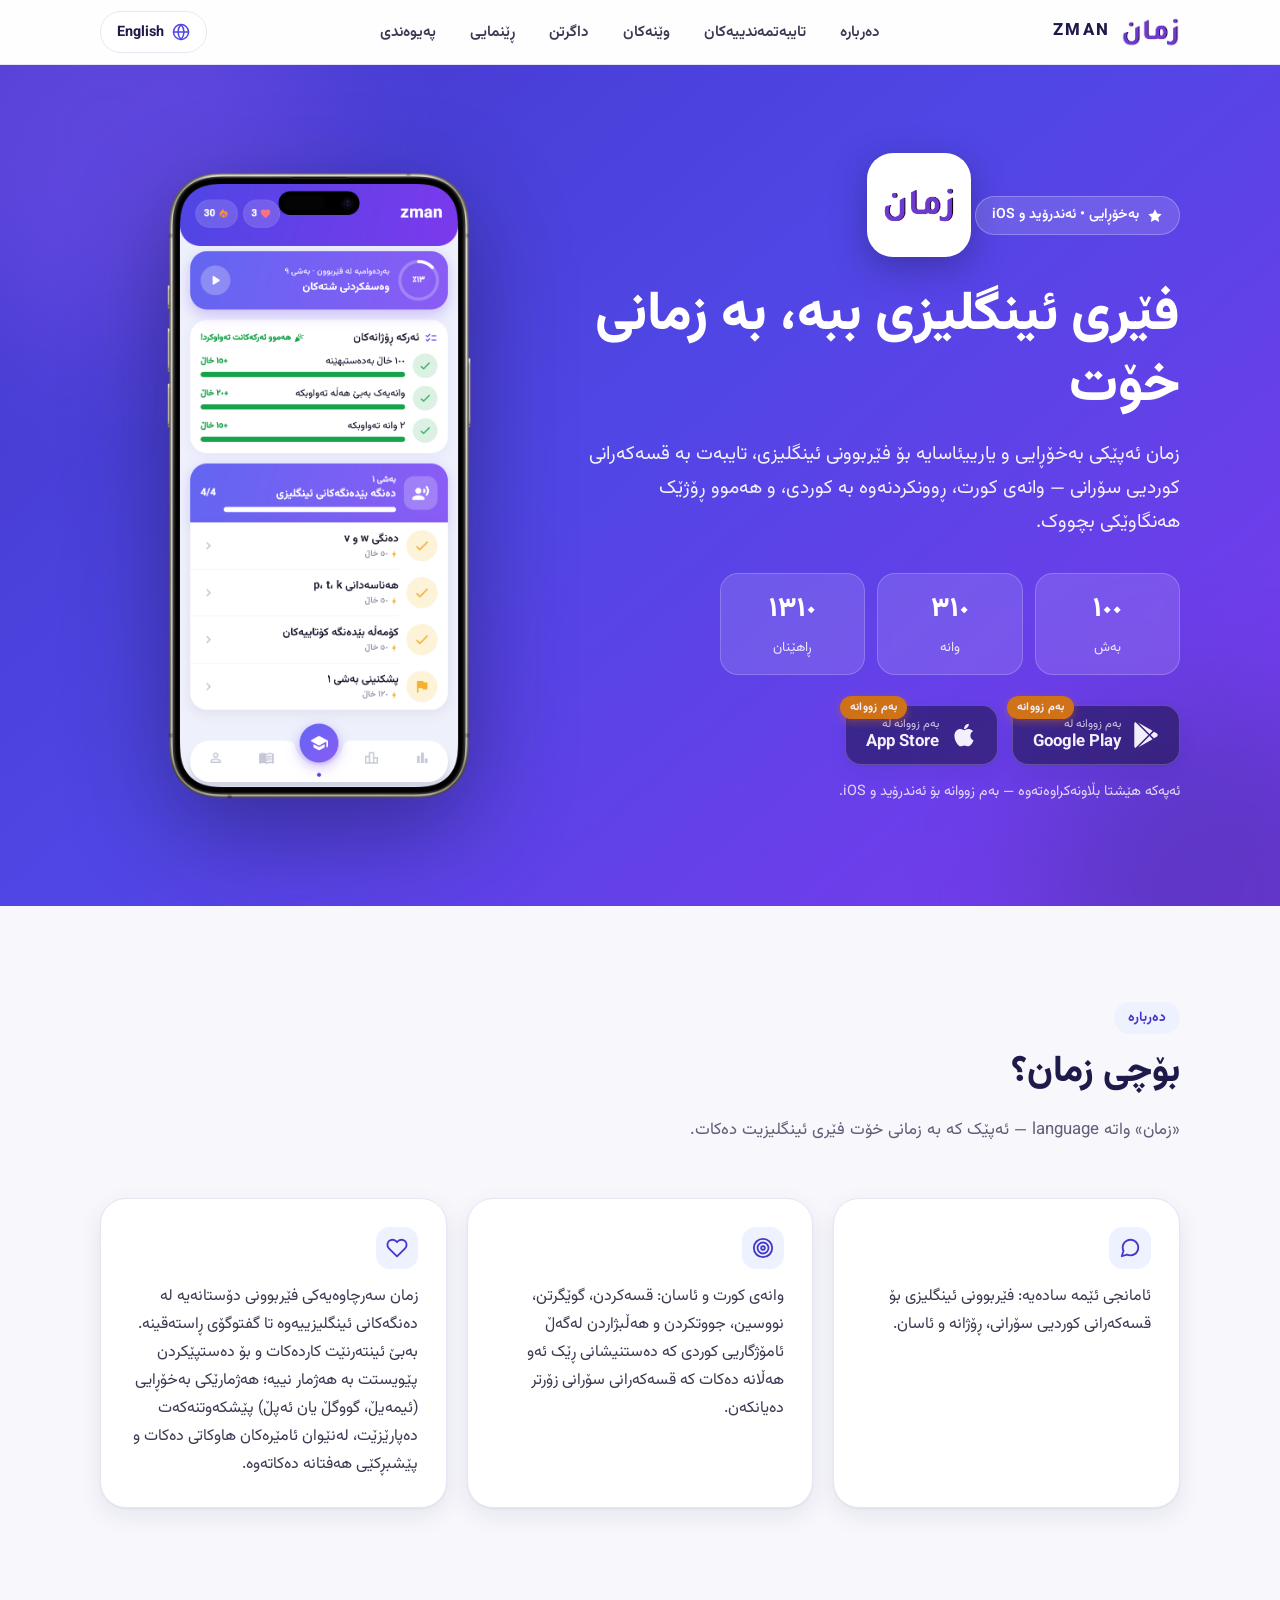
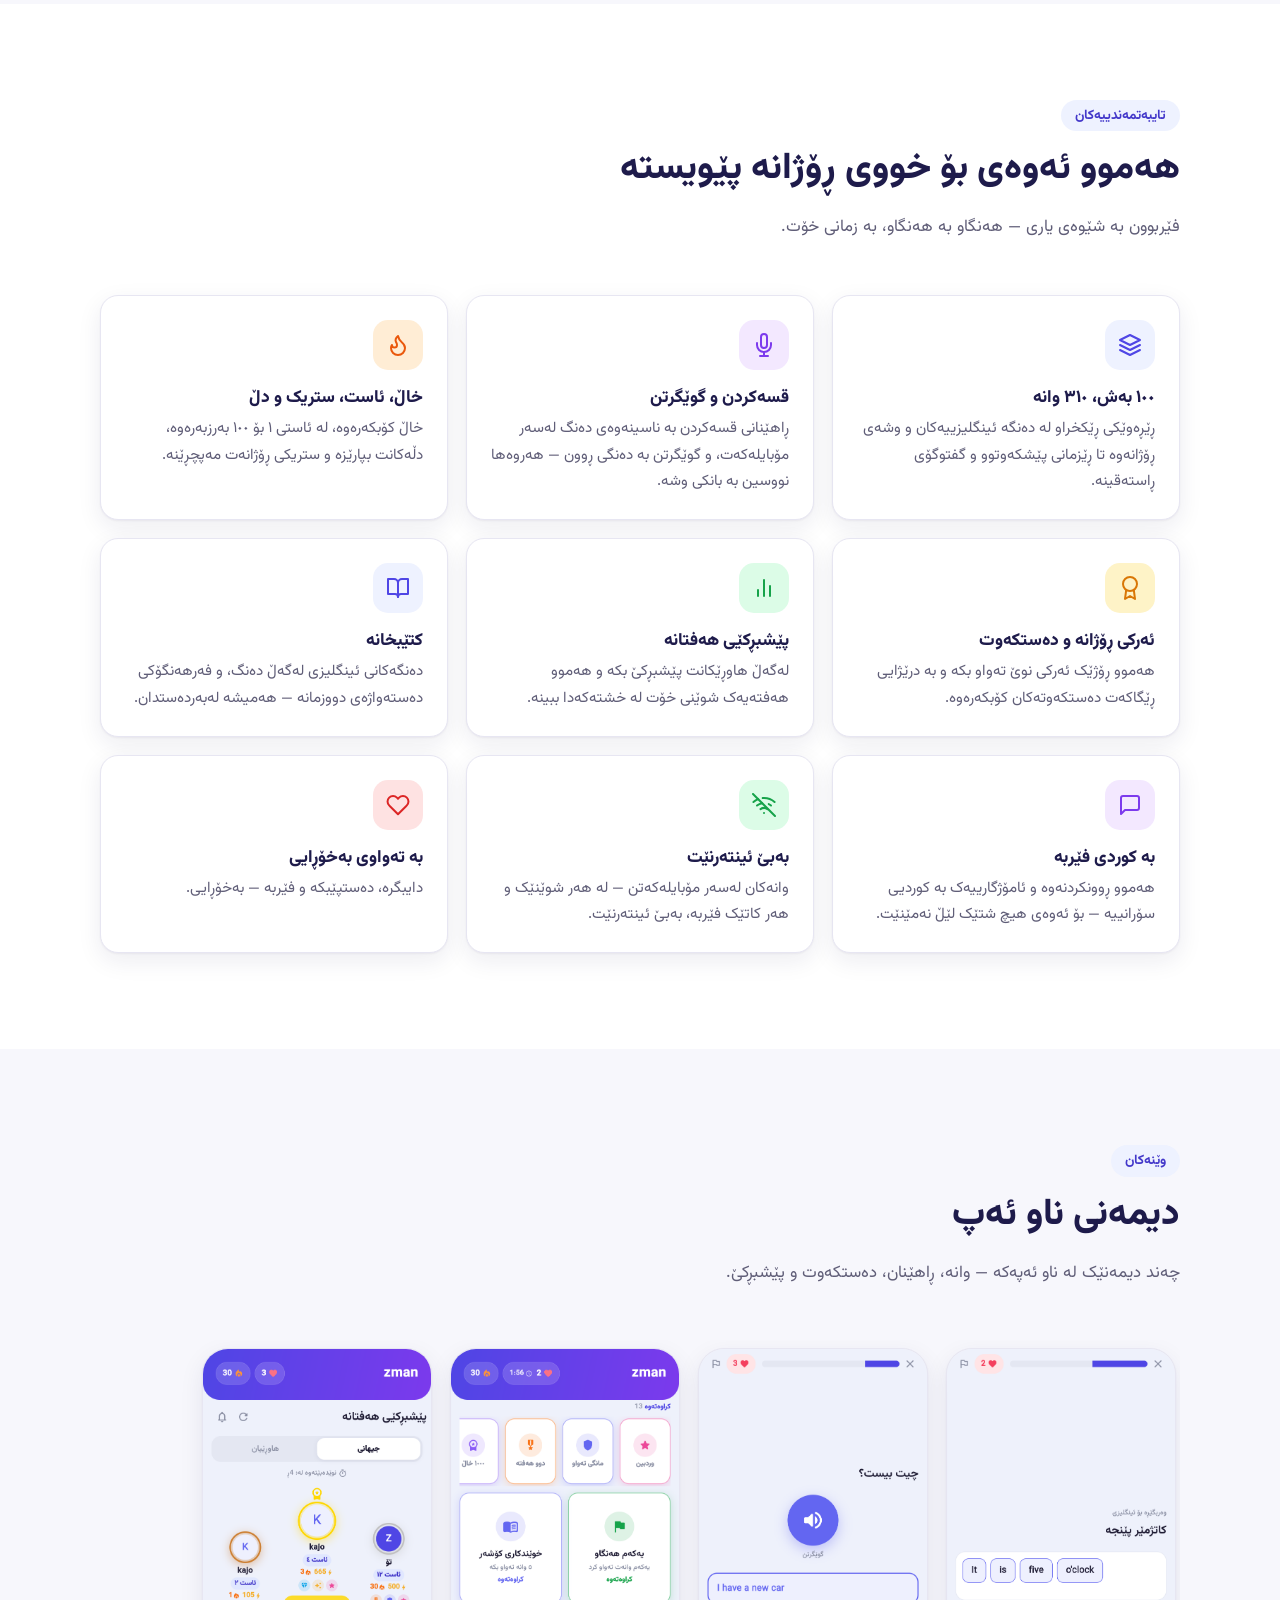
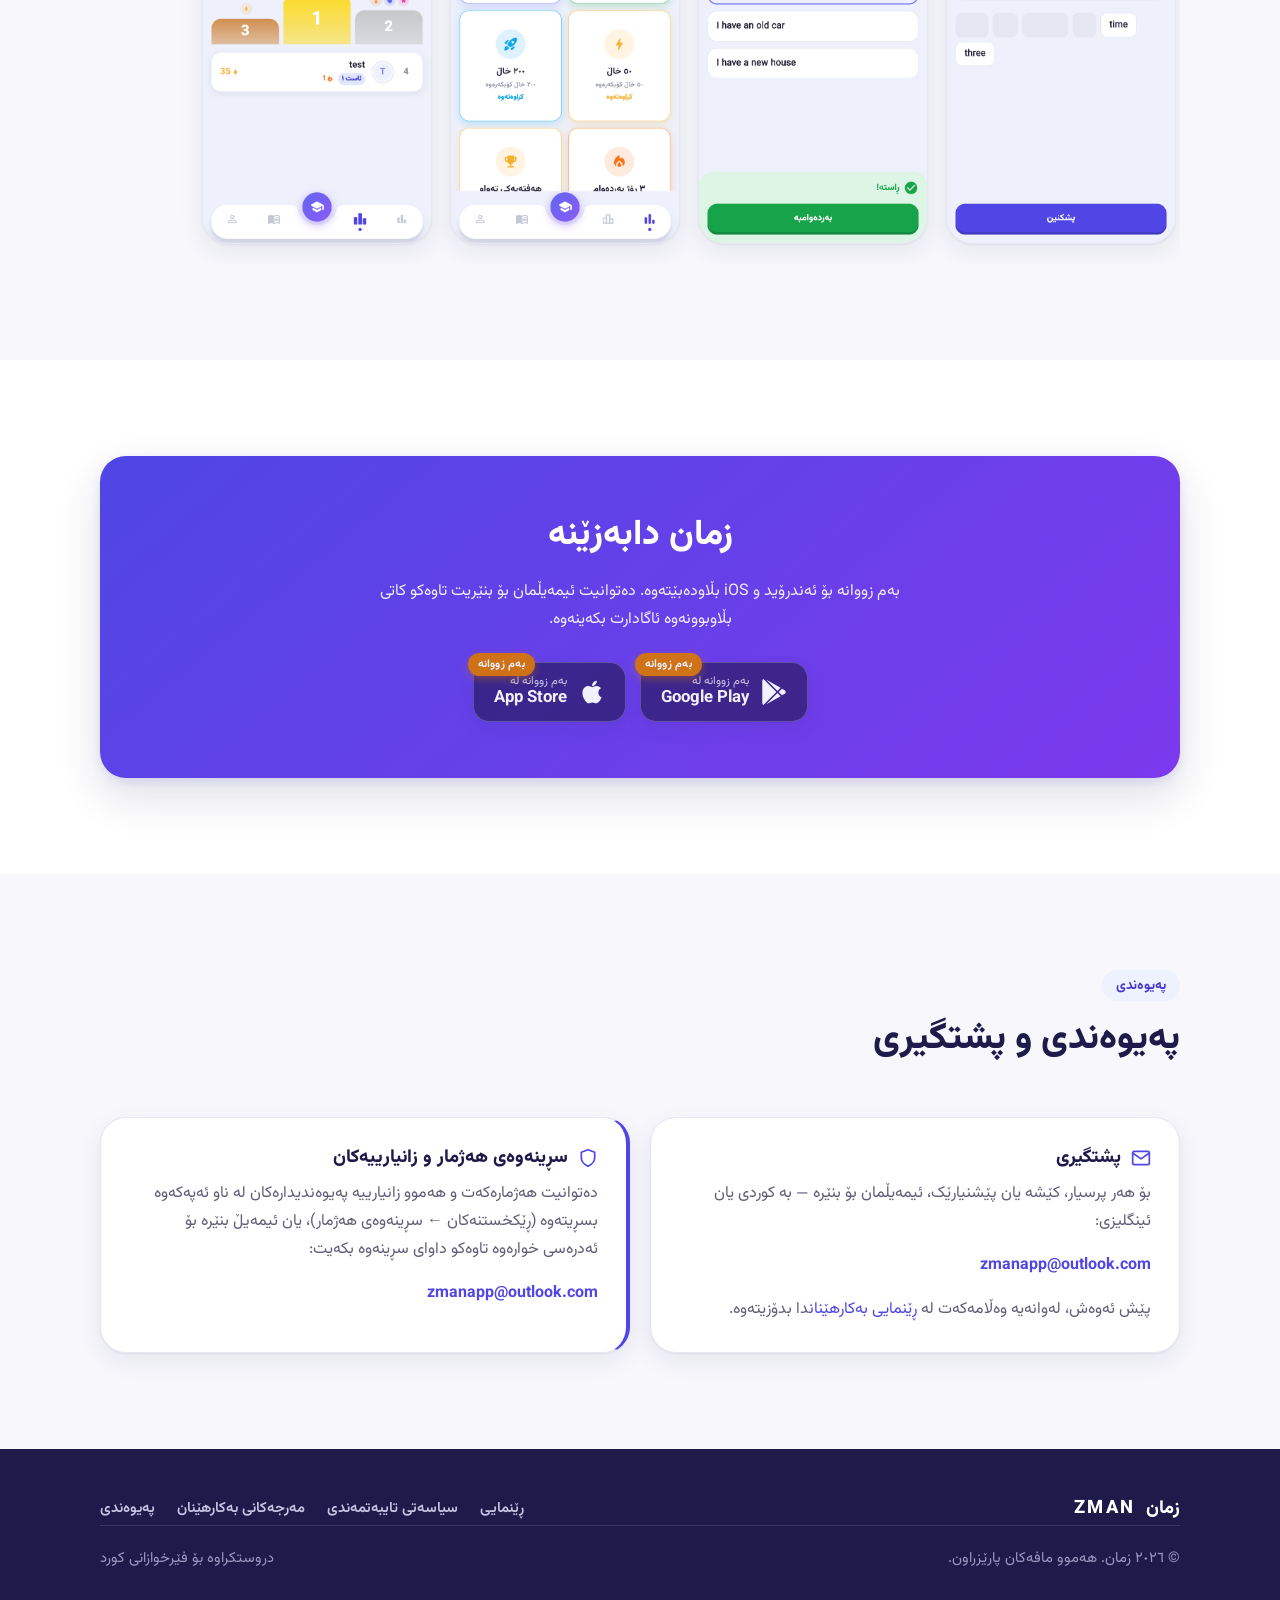
==== commit 15e6bda3: "Restore no-account messaging: guest mode is back in the app Guest mode was reintroduced (local-only," ====
--- a/index.html
+++ b/index.html
@@ -170,8 +170,8 @@
             <span class="about-num" aria-hidden="true">
               <svg width="22" height="22" viewBox="0 0 24 24" fill="none" stroke="currentColor" stroke-width="2" stroke-linecap="round" stroke-linejoin="round"><path d="M20.84 4.61a5.5 5.5 0 0 0-7.78 0L12 5.67l-1.06-1.06a5.5 5.5 0 0 0-7.78 7.78l1.06 1.06L12 21.23l7.78-7.78 1.06-1.06a5.5 5.5 0 0 0 0-7.78z"/></svg>
             </span>
-            <p data-ku="زمان سەرچاوەیەکی فێربوونی دۆستانەیە لە دەنگەکانی ئینگلیزییەوە تا گفتوگۆی ڕاستەقینە. هەژمارێکی بەخۆڕایی (ئیمەیڵ، گووگڵ یان ئەپڵ) دروست دەکەیت — ئەمە پێشکەوتنەکەت دەپارێزێت، لەنێوان ئامێرەکان هاوکاتی دەکات و پێشبڕکێی هەفتانە دەکاتەوە. دوای چوونەژوورەوە، وانەکان بەبێ ئینتەرنێتیش کاردەکەن."
-               data-en="ZMAN is a friendly, habit-building learning resource — from English sounds all the way to real conversations. You create a free account (email, Google, or Apple), which keeps your progress safe, syncs it across devices, and unlocks the weekly leaderboards. Once you are signed in, lessons work offline too.">زمان سەرچاوەیەکی فێربوونی دۆستانەیە — لە دەنگەکانی ئینگلیزییەوە تا گفتوگۆی ڕاستەقینە. هەژمارێکی بەخۆڕایی (ئیمەیڵ، گووگڵ یان ئەپڵ) دروست دەکەیت — ئەمە پێشکەوتنەکەت دەپارێزێت، لەنێوان ئامێرەکان هاوکاتی دەکات و پێشبڕکێی هەفتانە دەکاتەوە. دوای چوونەژوورەوە، وانەکان بەبێ ئینتەرنێتیش کاردەکەن.</p>
+            <p data-ku="زمان سەرچاوەیەکی فێربوونی دۆستانەیە لە دەنگەکانی ئینگلیزییەوە تا گفتوگۆی ڕاستەقینە. بەبێ ئینتەرنێت کاردەکات و بۆ دەستپێکردن پێویستت بە هەژمار نییە؛ هەژمارێکی بەخۆڕایی (ئیمەیڵ، گووگڵ یان ئەپڵ) پێشکەوتنەکەت دەپارێزێت، لەنێوان ئامێرەکان هاوکاتی دەکات و پێشبڕکێی هەفتانە دەکاتەوە."
+               data-en="ZMAN is a friendly, habit-building learning resource — from English sounds all the way to real conversations. It works offline and you don’t need an account to start; a free account (email, Google, or Apple) keeps your progress safe, syncs it across devices, and unlocks the weekly leaderboards.">زمان سەرچاوەیەکی فێربوونی دۆستانەیە — لە دەنگەکانی ئینگلیزییەوە تا گفتوگۆی ڕاستەقینە. بەبێ ئینتەرنێت کاردەکات و بۆ دەستپێکردن پێویستت بە هەژمار نییە؛ هەژمارێکی بەخۆڕایی (ئیمەیڵ، گووگڵ یان ئەپڵ) پێشکەوتنەکەت دەپارێزێت، لەنێوان ئامێرەکان هاوکاتی دەکات و پێشبڕکێی هەفتانە دەکاتەوە.</p>
           </article>
         </div>
       </div>
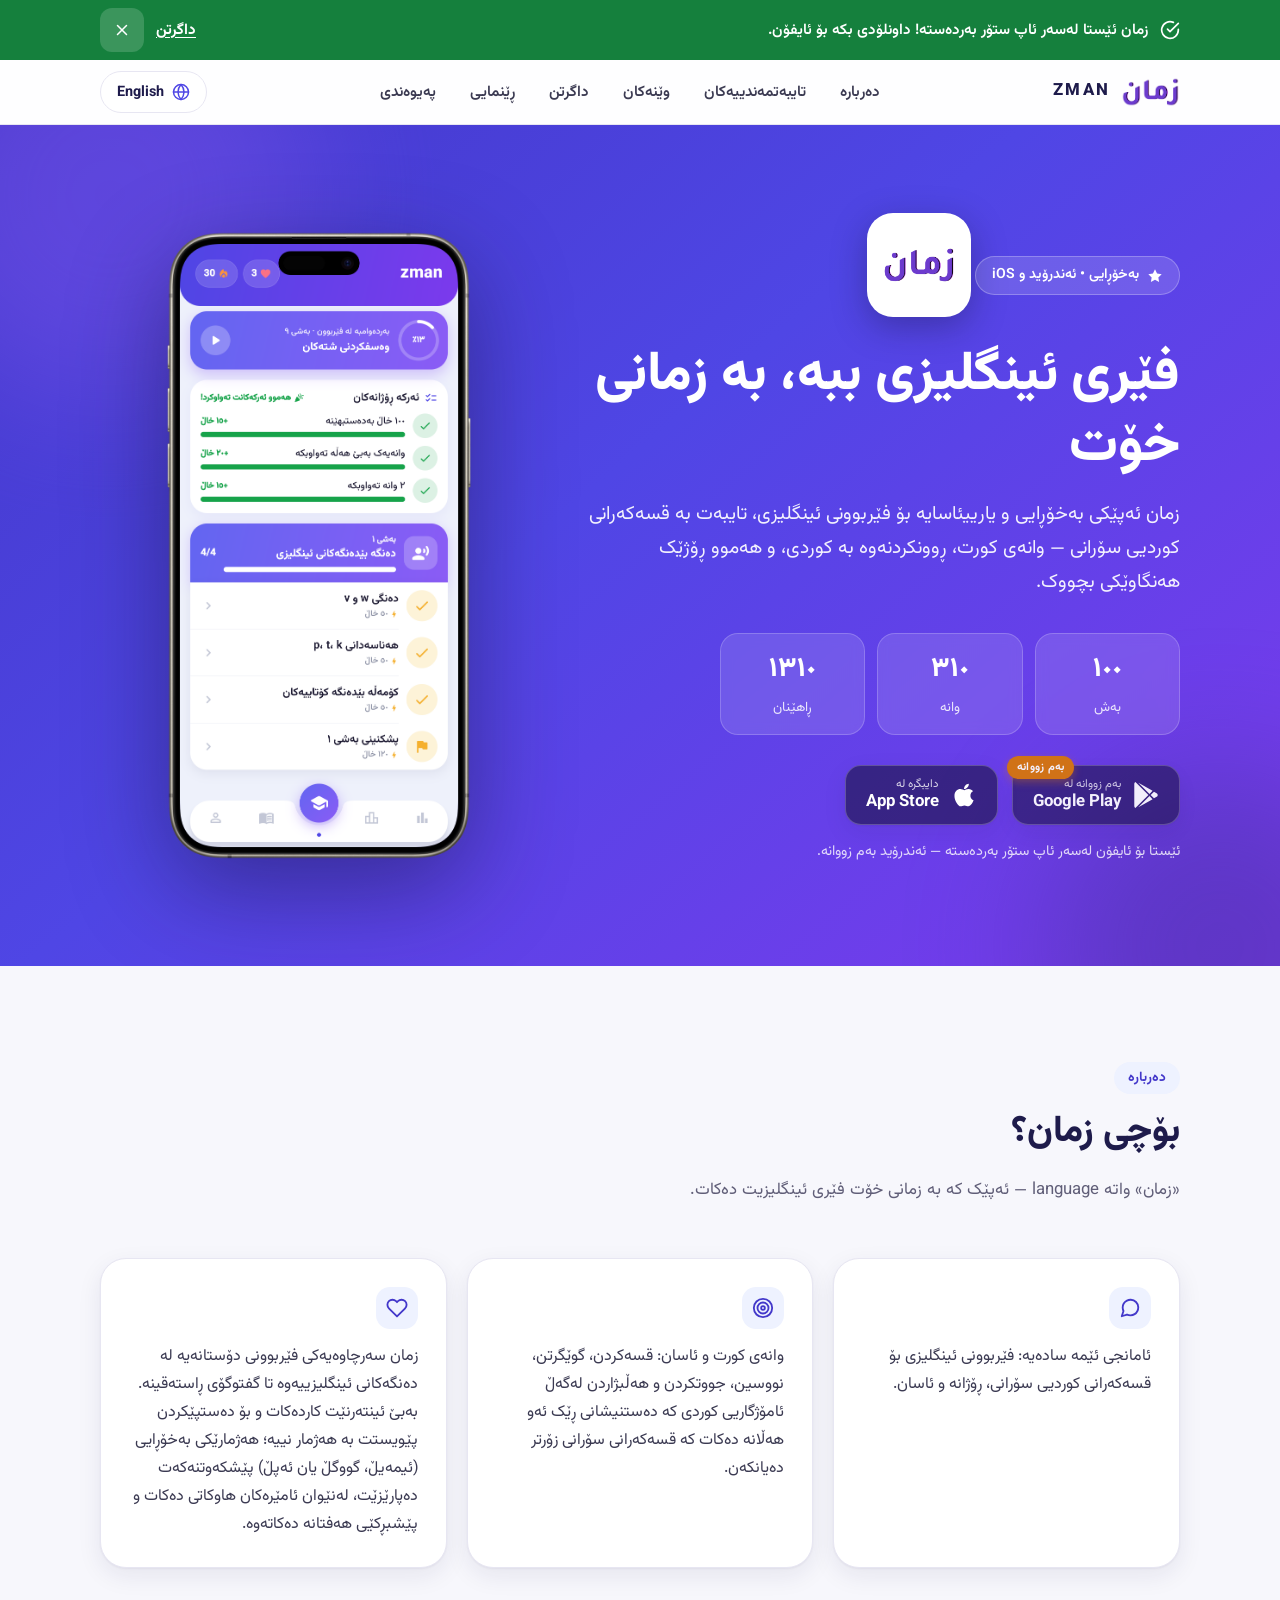
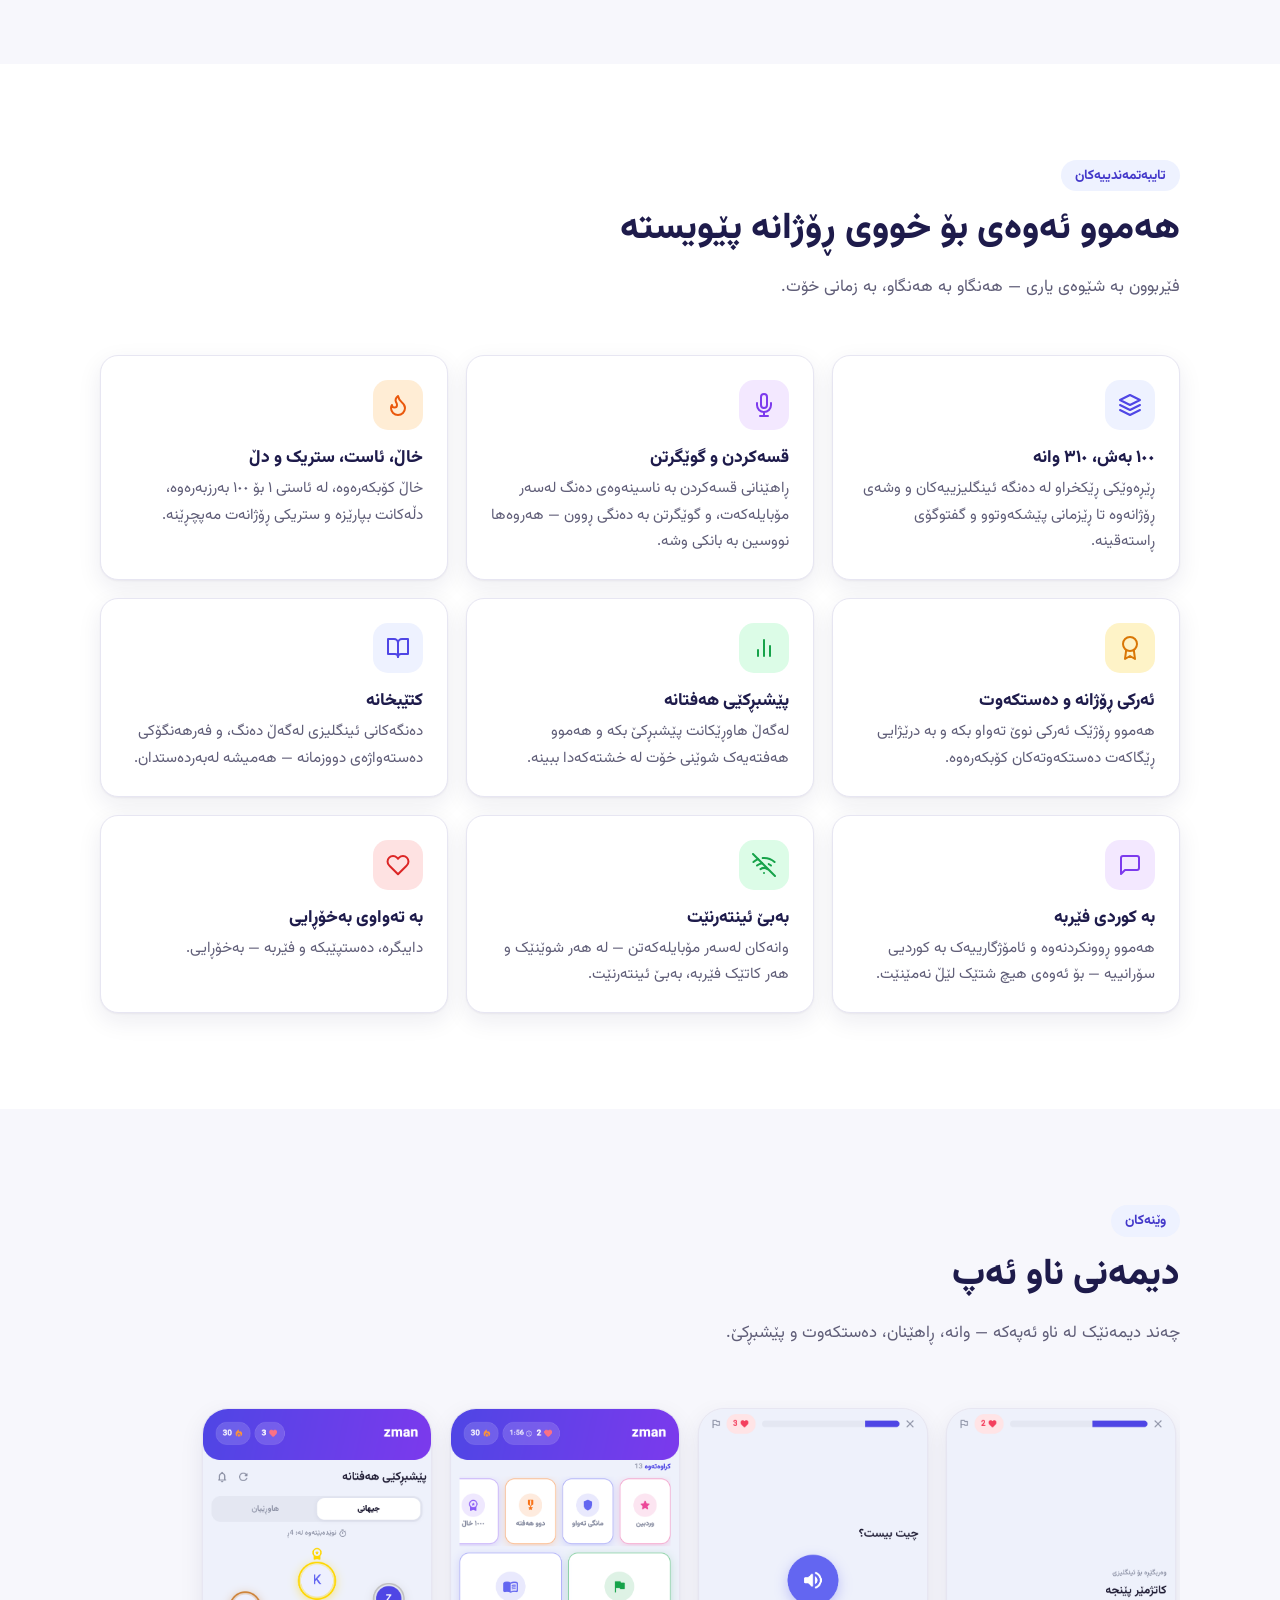
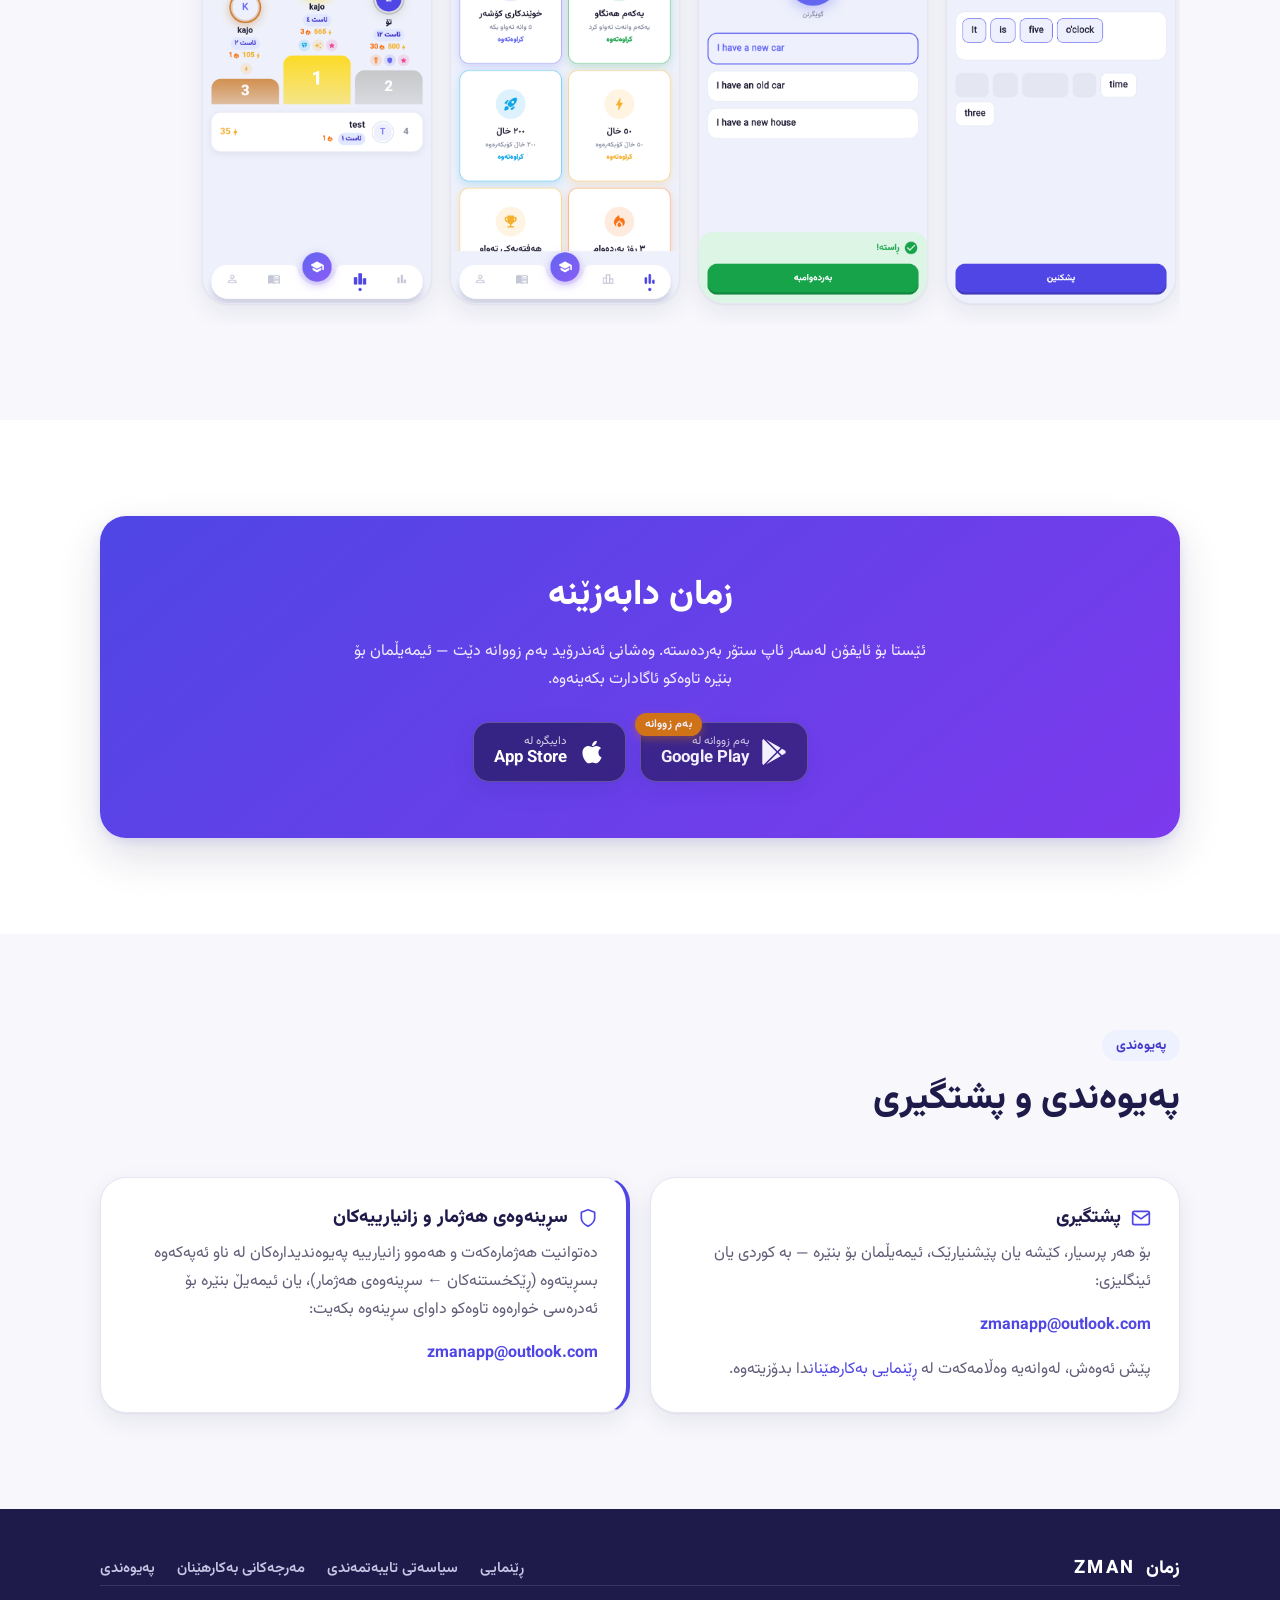
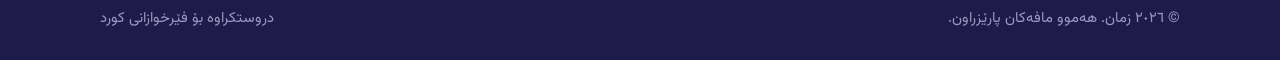
==== commit 69f03564: "Add editable site-wide alert bar + Sveltia CMS; go live on iOS - Sveltia CMS at /admin/ edits conten" ====
--- a/index.html
+++ b/index.html
@@ -15,13 +15,13 @@
   </script>
   <meta name="viewport" content="width=device-width, initial-scale=1">
   <title>زمان — فێربوونی ئینگلیزی بۆ قسەکەرانی کوردی</title>
-  <meta name="description" content="زمان ئەپێکی بەخۆڕایی و یارییئاسایە بۆ فێربوونی ئینگلیزی، تایبەت بە قسەکەرانی کوردیی سۆرانی. ٧٠ بەش، ٢٢٠ وانە، ٩٢٠ ڕاهێنان — بەبێ ئینتەرنێتیش کاردەکات.">
+  <meta name="description" content="زمان ئەپێکی بەخۆڕایی و یارییئاسایە بۆ فێربوونی ئینگلیزی، تایبەت بە قسەکەرانی کوردیی سۆرانی. ١٠٠ بەش، ٣١٠ وانە، ١٣١٠ ڕاهێنان — بەبێ ئینتەرنێتیش کاردەکات.">
 
   <!-- Social preview (og: URLs must be absolute).
        TODO: if you later use a custom domain, update these URLs. -->
   <meta property="og:type" content="website">
   <meta property="og:title" content="ZMAN — Learn English, made for Kurdish speakers">
-  <meta property="og:description" content="A free, game-like app that teaches English to Sorani Kurdish speakers. 70 chapters, 220 lessons, 920 exercises — works offline.">
+  <meta property="og:description" content="A free, game-like app that teaches English to Sorani Kurdish speakers. 100 chapters, 310 lessons, 1310 exercises — works offline.">
   <meta property="og:url" content="https://karzhinn.github.io/zman-site/">
   <meta property="og:image" content="https://karzhinn.github.io/zman-site/assets/logo-og.png">
 
@@ -34,10 +34,14 @@
 <body
   data-title-ku="زمان — فێربوونی ئینگلیزی بۆ قسەکەرانی کوردی"
   data-title-en="ZMAN — Learn English, made for Kurdish speakers"
-  data-desc-ku="زمان ئەپێکی بەخۆڕایی و یارییئاسایە بۆ فێربوونی ئینگلیزی، تایبەت بە قسەکەرانی کوردیی سۆرانی. ٧٠ بەش، ٢٢٠ وانە، ٩٢٠ ڕاهێنان — بەبێ ئینتەرنێتیش کاردەکات."
-  data-desc-en="A free, game-like app that teaches English to Sorani Kurdish speakers. 70 chapters, 220 lessons, 920 exercises — works offline.">
+  data-desc-ku="زمان ئەپێکی بەخۆڕایی و یارییئاسایە بۆ فێربوونی ئینگلیزی، تایبەت بە قسەکەرانی کوردیی سۆرانی. ١٠٠ بەش، ٣١٠ وانە، ١٣١٠ ڕاهێنان — بەبێ ئینتەرنێتیش کاردەکات."
+  data-desc-en="A free, game-like app that teaches English to Sorani Kurdish speakers. 100 chapters, 310 lessons, 1310 exercises — works offline.">
 
   <a class="skip-link" href="#main" data-ku="بازدان بۆ ناوەڕۆک" data-en="Skip to content">بازدان بۆ ناوەڕۆک</a>
+
+  <!-- Site-wide alert bar. Content is managed at /admin/ (Sveltia CMS) and lives in content/alerts.json.
+       Filled in by script.js; stays hidden when there is no active alert. -->
+  <div id="site-alert" class="site-alert" role="region" data-aria-ku="ئاگاداری و ڕاگەیاندن" data-aria-en="Announcements" aria-label="ئاگاداری و ڕاگەیاندن" hidden></div>
 
   <header class="site-header">
     <div class="container header-inner">
@@ -118,18 +122,17 @@
               </span>
               <span class="soon-pill" data-ku="بەم زووانە" data-en="Soon">بەم زووانە</span>
             </span>
-            <span class="store-btn is-coming-soon" role="img" data-aria-ku="ئاپ ستۆر — بەم زووانە" data-aria-en="App Store — coming soon" aria-label="ئاپ ستۆر — بەم زووانە">
+            <a class="store-btn" href="https://apps.apple.com/iq/app/zman-%D8%B2%D9%85%D8%A7%D9%86/id6793901317" data-aria-ku="داگرتنی زمان لە ئاپ ستۆر" data-aria-en="Download ZMAN on the App Store" aria-label="داگرتنی زمان لە ئاپ ستۆر">
               <svg width="26" height="26" viewBox="0 0 384 512" fill="currentColor" aria-hidden="true"><path d="M318.7 268.7c-.2-36.7 16.4-64.4 50-84.8-18.8-26.9-47.2-41.7-84.7-44.6-35.5-2.8-74.3 20.7-88.5 20.7-15 0-49.4-19.7-76.4-19.7C63.3 141.2 4 184.8 4 273.5q0 39.3 14.4 81.2c12.8 36.7 59 126.7 107.2 125.2 25.2-.6 43-17.9 75.8-17.9 31.8 0 48.3 17.9 76.4 17.9 48.6-.7 90.4-82.5 102.6-119.3-65.2-30.7-61.7-90-61.7-91.9zm-56.6-164.2c27.3-32.4 24.8-61.9 24-72.5-24.1 1.4-52 16.4-67.9 34.9-17.5 19.8-27.8 44.3-25.6 71.9 26.1 2 49.9-11.4 69.5-34.3z"/></svg>
               <span class="store-btn-text">
-                <small data-ku="بەم زووانە لە" data-en="Coming soon on">بەم زووانە لە</small>
+                <small data-ku="دایبگرە لە" data-en="Download on the">دایبگرە لە</small>
                 <strong>App Store</strong>
               </span>
-              <span class="soon-pill" data-ku="بەم زووانە" data-en="Soon">بەم زووانە</span>
-            </span>
+            </a>
           </div>
           <p class="hero-note"
-             data-ku="ئەپەکە هێشتا بڵاونەکراوەتەوە — بەم زووانە بۆ ئەندرۆید و iOS."
-             data-en="The app isn’t published yet — coming soon for Android and iOS.">ئەپەکە هێشتا بڵاونەکراوەتەوە — بەم زووانە بۆ ئەندرۆید و iOS.</p>
+             data-ku="ئێستا بۆ ئایفۆن لەسەر ئاپ ستۆر بەردەستە — ئەندرۆید بەم زووانە."
+             data-en="Available now for iPhone on the App Store — Android coming soon.">ئێستا بۆ ئایفۆن لەسەر ئاپ ستۆر بەردەستە — ئەندرۆید بەم زووانە.</p>
         </div>
 
         <img class="hero-phone" src="assets/phone-mockup.png" width="340" height="674" fetchpriority="high"
@@ -308,8 +311,8 @@
       <div class="container">
         <div class="download-card reveal">
           <h2 data-ku="زمان دابەزێنە" data-en="Get ZMAN">زمان دابەزێنە</h2>
-          <p data-ku="بەم زووانە بۆ ئەندرۆید و iOS بڵاودەبێتەوە. دەتوانیت ئیمەیڵمان بۆ بنێریت تاوەکو کاتی بڵاوبوونەوە ئاگادارت بکەینەوە."
-             data-en="Coming soon to Android and iOS. Send us an email and we’ll let you know the moment it launches.">بەم زووانە بۆ ئەندرۆید و iOS بڵاودەبێتەوە. دەتوانیت ئیمەیڵمان بۆ بنێریت تاوەکو کاتی بڵاوبوونەوە ئاگادارت بکەینەوە.</p>
+          <p data-ku="ئێستا بۆ ئایفۆن لەسەر ئاپ ستۆر بەردەستە. وەشانی ئەندرۆید بەم زووانە دێت — ئیمەیڵمان بۆ بنێرە تاوەکو ئاگادارت بکەینەوە."
+             data-en="Available now for iPhone on the App Store. The Android version is coming soon — email us and we’ll let you know.">ئێستا بۆ ئایفۆن لەسەر ئاپ ستۆر بەردەستە. وەشانی ئەندرۆید بەم زووانە دێت — ئیمەیڵمان بۆ بنێرە تاوەکو ئاگادارت بکەینەوە.</p>
 
           <!-- ======================================================================
                TODO — REAL STORE LINKS GO HERE.
@@ -330,14 +333,13 @@
               </span>
               <span class="soon-pill" data-ku="بەم زووانە" data-en="Soon">بەم زووانە</span>
             </span>
-            <span class="store-btn is-coming-soon" role="img" data-aria-ku="ئاپ ستۆر — بەم زووانە" data-aria-en="App Store — coming soon" aria-label="ئاپ ستۆر — بەم زووانە">
+            <a class="store-btn" href="https://apps.apple.com/iq/app/zman-%D8%B2%D9%85%D8%A7%D9%86/id6793901317" data-aria-ku="داگرتنی زمان لە ئاپ ستۆر" data-aria-en="Download ZMAN on the App Store" aria-label="داگرتنی زمان لە ئاپ ستۆر">
               <svg width="26" height="26" viewBox="0 0 384 512" fill="currentColor" aria-hidden="true"><path d="M318.7 268.7c-.2-36.7 16.4-64.4 50-84.8-18.8-26.9-47.2-41.7-84.7-44.6-35.5-2.8-74.3 20.7-88.5 20.7-15 0-49.4-19.7-76.4-19.7C63.3 141.2 4 184.8 4 273.5q0 39.3 14.4 81.2c12.8 36.7 59 126.7 107.2 125.2 25.2-.6 43-17.9 75.8-17.9 31.8 0 48.3 17.9 76.4 17.9 48.6-.7 90.4-82.5 102.6-119.3-65.2-30.7-61.7-90-61.7-91.9zm-56.6-164.2c27.3-32.4 24.8-61.9 24-72.5-24.1 1.4-52 16.4-67.9 34.9-17.5 19.8-27.8 44.3-25.6 71.9 26.1 2 49.9-11.4 69.5-34.3z"/></svg>
               <span class="store-btn-text">
-                <small data-ku="بەم زووانە لە" data-en="Coming soon on">بەم زووانە لە</small>
+                <small data-ku="دایبگرە لە" data-en="Download on the">دایبگرە لە</small>
                 <strong>App Store</strong>
               </span>
-              <span class="soon-pill" data-ku="بەم زووانە" data-en="Soon">بەم زووانە</span>
-            </span>
+            </a>
           </div>
 
           <!-- <a class="btn btn-notify" href="mailto:zmanapp@outlook.com?subject=ZMAN%20%E2%80%94%20Notify%20me">
--- a/styles.css
+++ b/styles.css
@@ -214,6 +214,54 @@
   box-shadow: 0 3px 8px rgba(217, 119, 6, 0.4);
 }
 
+/* ---------- Site alert / status bar (content managed via Sveltia CMS) ---------- */
+.site-alert[hidden] { display: none; }
+.site-alert-bar {
+  color: #fff;
+  font-size: 0.95rem;
+  font-weight: 600;
+}
+.site-alert-bar + .site-alert-bar { border-top: 1px solid rgba(255, 255, 255, 0.25); }
+/* Darker success/warning shades so white text keeps a WCAG-AA (>=4.5:1) contrast ratio */
+.site-alert-bar.sev-info     { background: var(--indigo-600); }  /* white on indigo  ~6.1:1 */
+.site-alert-bar.sev-success  { background: #15803D; }            /* white on green-700 ~5.0:1 */
+.site-alert-bar.sev-warning  { background: #C2410C; }            /* white on orange-700 ~5.2:1 */
+.site-alert-bar.sev-critical { background: var(--red-600); }     /* white on red     ~4.8:1 */
+
+.site-alert-inner {
+  display: flex;
+  align-items: center;
+  gap: 12px;
+  min-height: 52px;
+  padding-block: 8px;
+}
+.site-alert-icon { display: inline-flex; flex: none; }
+.site-alert-msg { flex: 1 1 auto; line-height: 1.45; }
+.site-alert-link {
+  flex: none;
+  color: #fff;
+  font-weight: 700;
+  text-decoration: underline;
+  text-underline-offset: 3px;
+  white-space: nowrap;
+}
+.site-alert-link:hover { text-decoration: none; opacity: 0.9; }
+.site-alert-close {
+  flex: none;
+  display: inline-flex;
+  align-items: center;
+  justify-content: center;
+  width: 44px;
+  height: 44px;
+  border: 0;
+  border-radius: 12px;
+  background: rgba(255, 255, 255, 0.16);
+  color: #fff;
+  cursor: pointer;
+  transition: background-color 0.15s var(--ease);
+}
+.site-alert-close:hover { background: rgba(255, 255, 255, 0.3); }
+
 /* ---------- Header ---------- */
 .site-header {
   position: sticky;
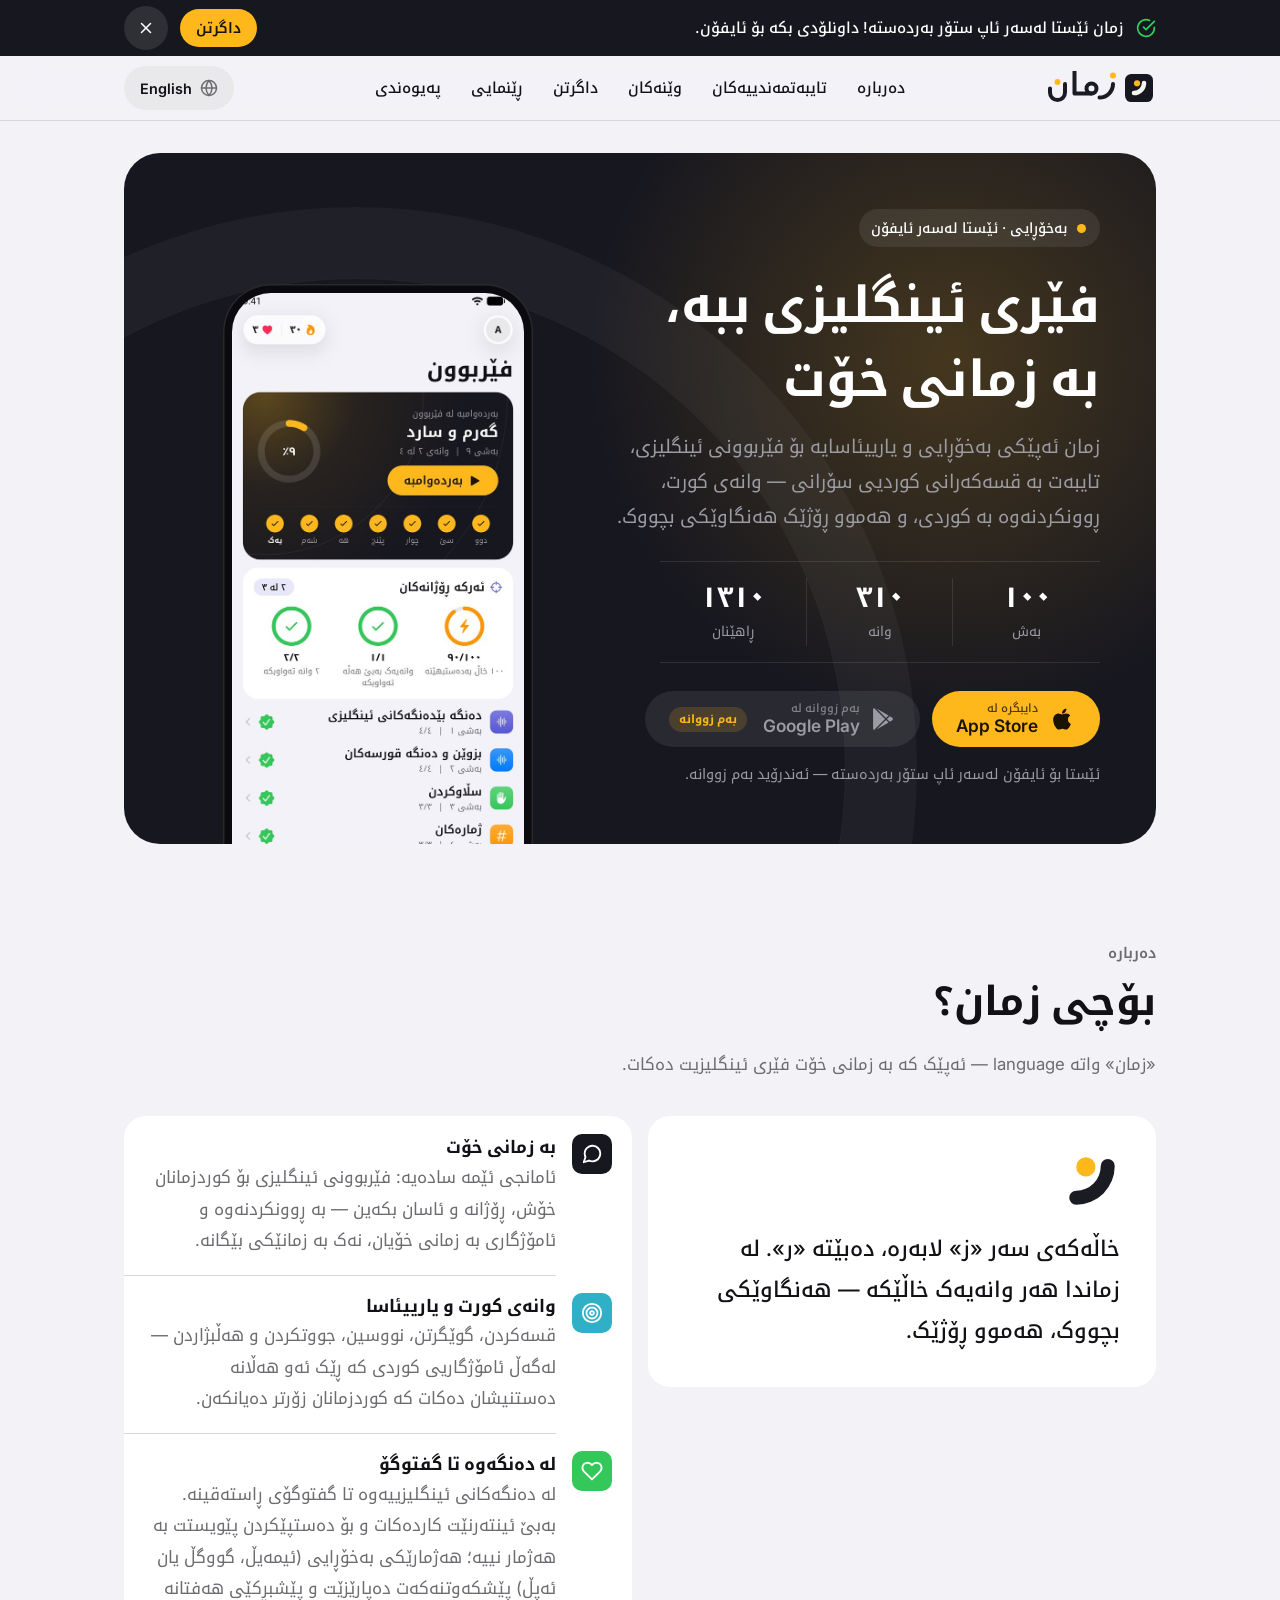
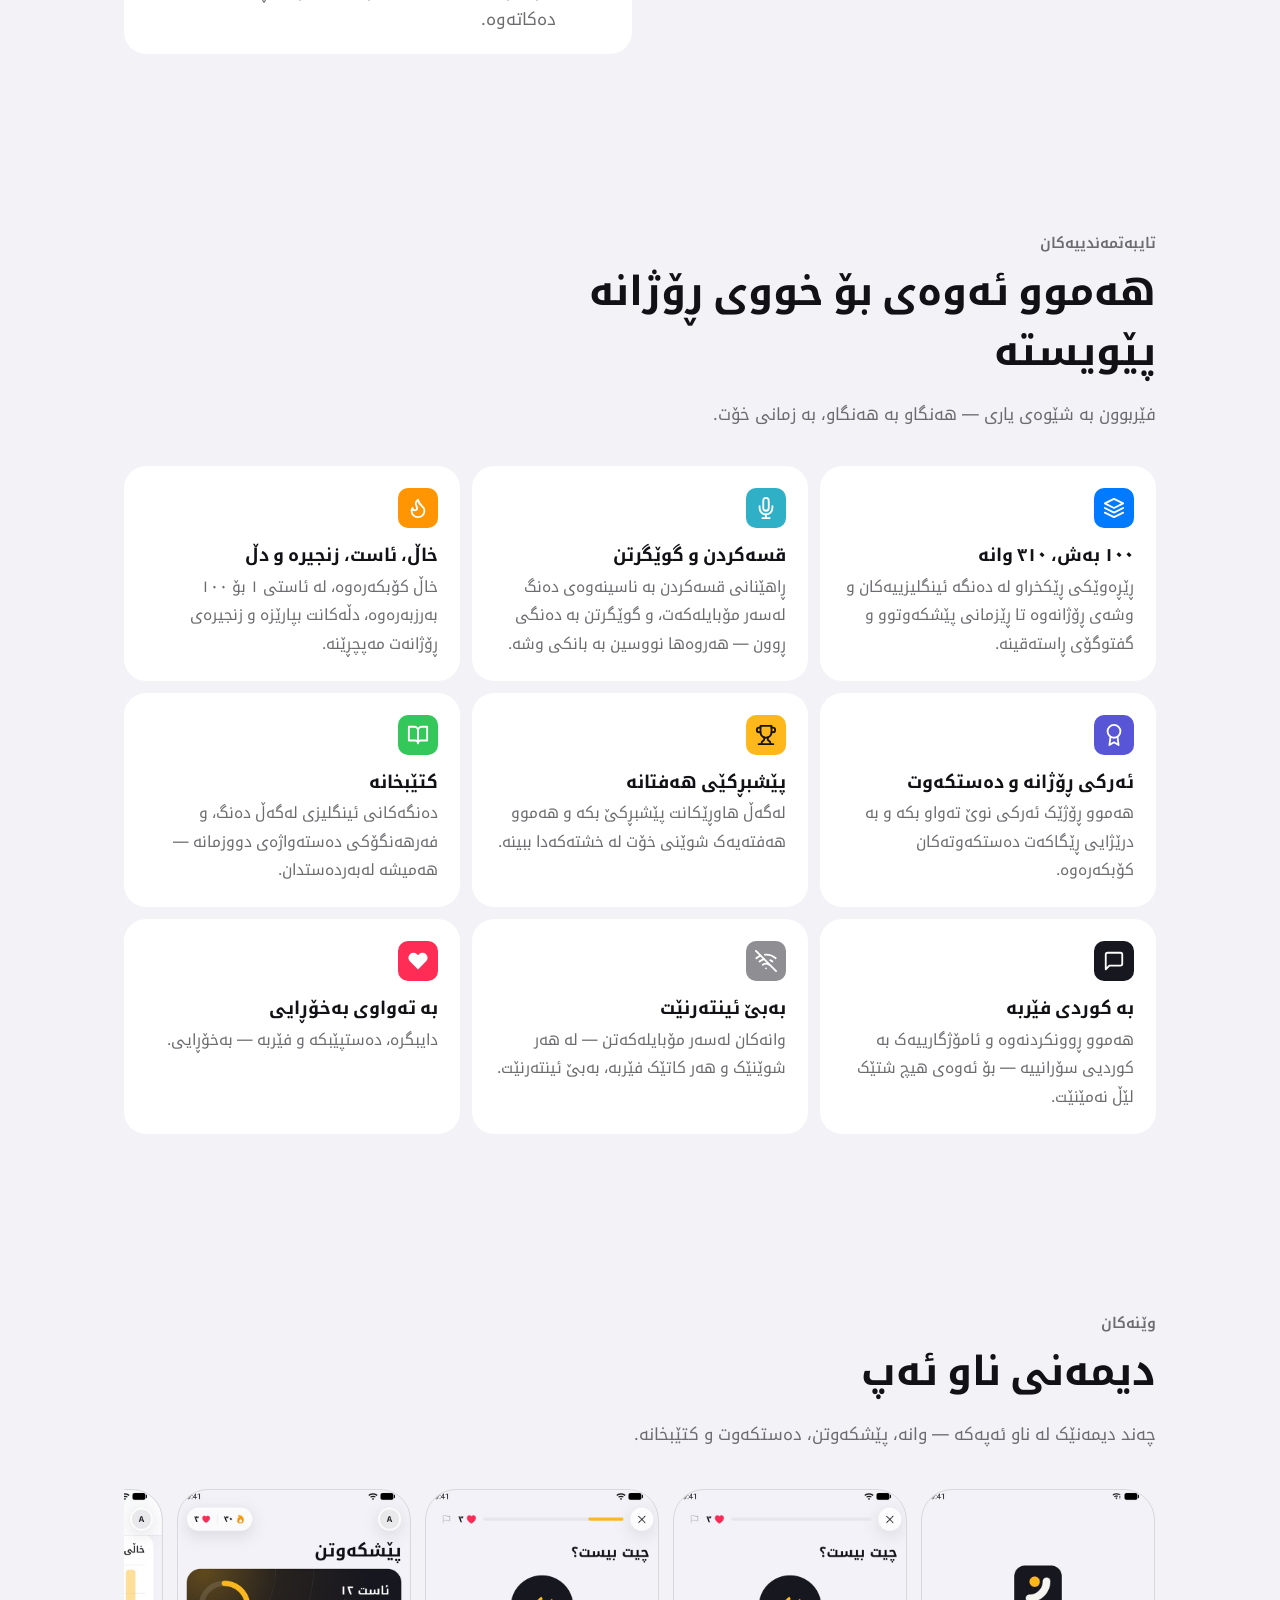
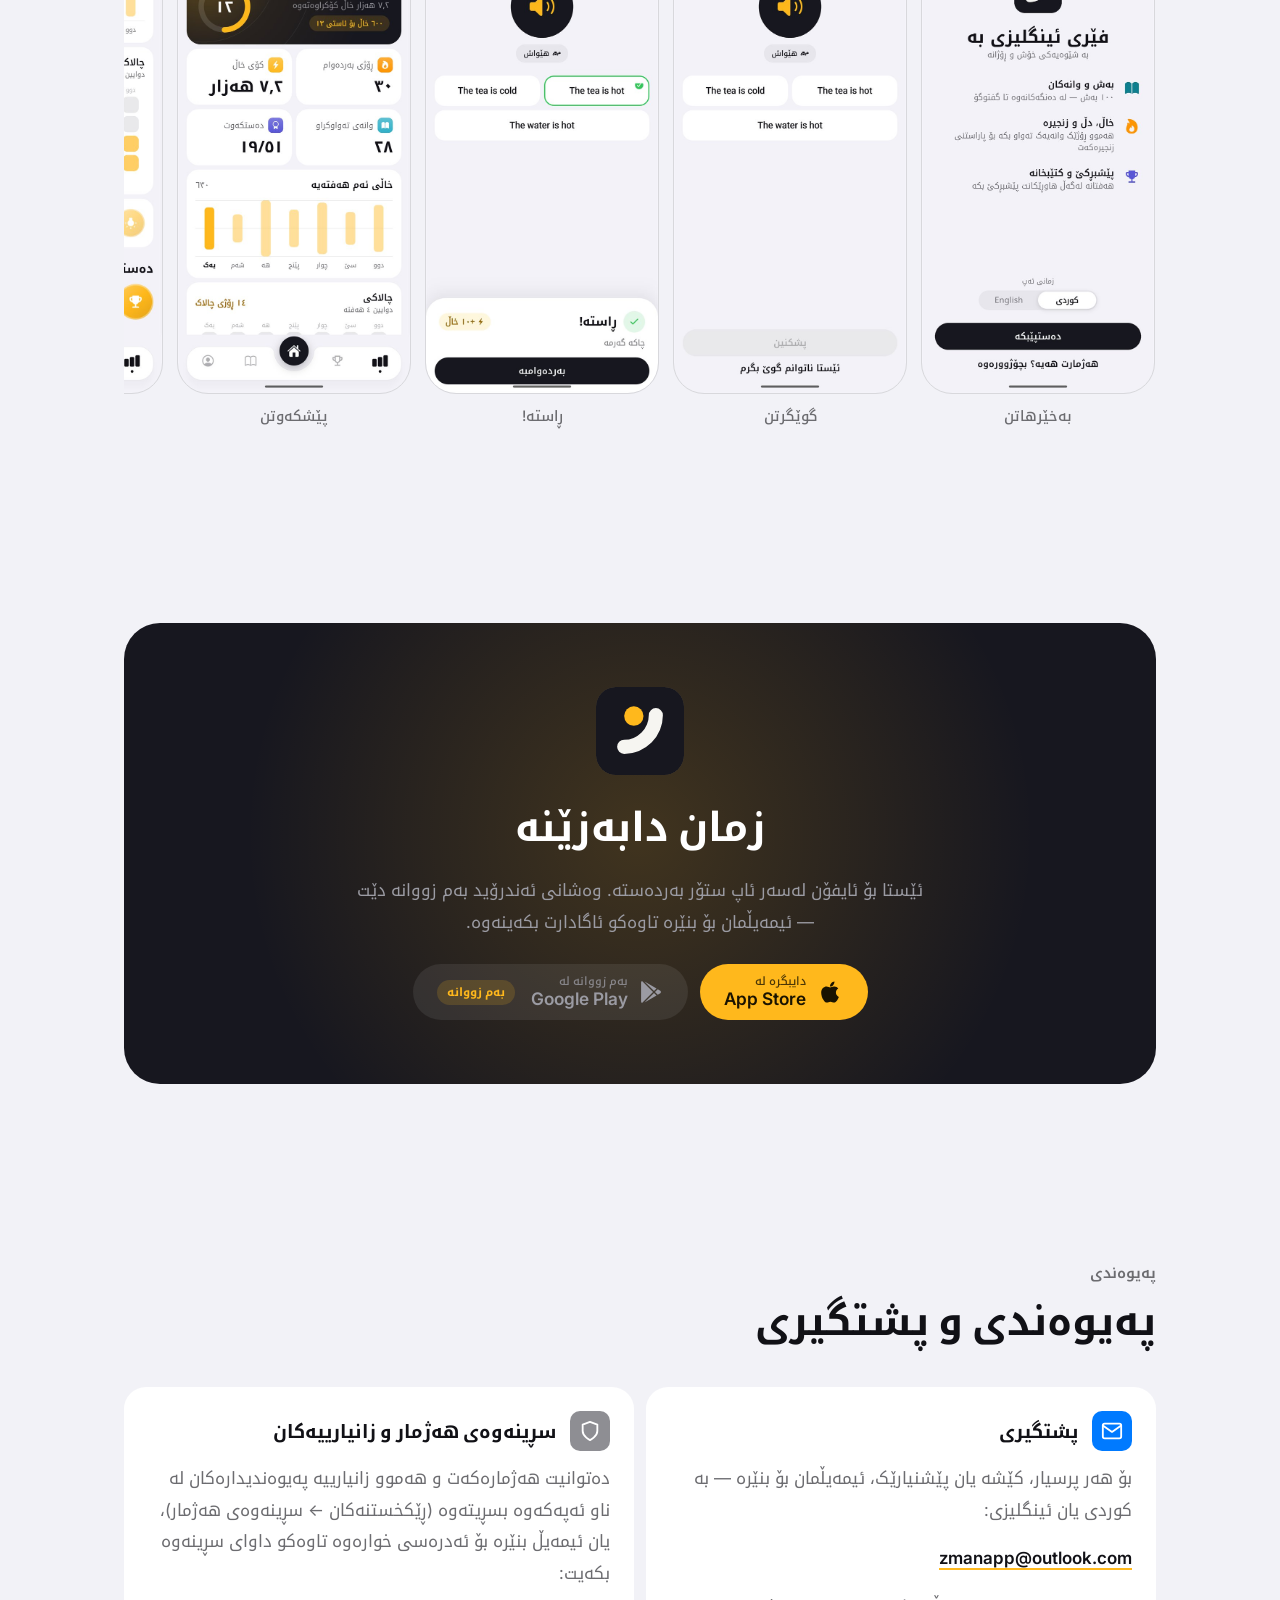
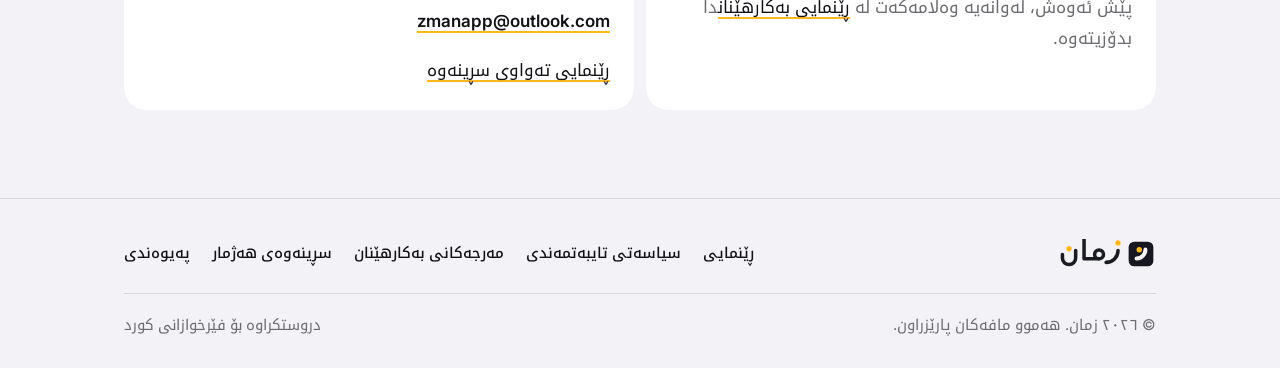
==== commit 6d79c5ba: "Rebrand the site to ZMAN brand v2 to match the app - New design system on the v2 tokens: Ink #17171F" ====
--- a/index.html
+++ b/index.html
@@ -13,9 +13,11 @@
       } catch (e) {}
     })();
   </script>
-  <meta name="viewport" content="width=device-width, initial-scale=1">
+  <meta name="viewport" content="width=device-width, initial-scale=1, viewport-fit=cover">
   <title>زمان — فێربوونی ئینگلیزی بۆ قسەکەرانی کوردی</title>
   <meta name="description" content="زمان ئەپێکی بەخۆڕایی و یارییئاسایە بۆ فێربوونی ئینگلیزی، تایبەت بە قسەکەرانی کوردیی سۆرانی. ١٠٠ بەش، ٣١٠ وانە، ١٣١٠ ڕاهێنان — بەبێ ئینتەرنێتیش کاردەکات.">
+  <meta name="theme-color" content="#F2F2F7" media="(prefers-color-scheme: light)">
+  <meta name="theme-color" content="#000000" media="(prefers-color-scheme: dark)">
 
   <!-- Social preview (og: URLs must be absolute).
        TODO: if you later use a custom domain, update these URLs. -->
@@ -23,12 +25,14 @@
   <meta property="og:title" content="ZMAN — Learn English, made for Kurdish speakers">
   <meta property="og:description" content="A free, game-like app that teaches English to Sorani Kurdish speakers. 100 chapters, 310 lessons, 1310 exercises — works offline.">
   <meta property="og:url" content="https://karzhinn.github.io/zman-site/">
-  <meta property="og:image" content="https://karzhinn.github.io/zman-site/assets/logo-og.png">
+  <meta property="og:image" content="https://karzhinn.github.io/zman-site/assets/og.png">
+  <meta name="twitter:card" content="summary_large_image">
 
   <link rel="icon" type="image/svg+xml" href="assets/favicon.svg">
+  <link rel="apple-touch-icon" href="assets/apple-touch-icon.png">
   <link rel="preconnect" href="https://fonts.googleapis.com">
   <link rel="preconnect" href="https://fonts.gstatic.com" crossorigin>
-  <link href="https://fonts.googleapis.com/css2?family=Inter:wght@400;600;800&family=Vazirmatn:wght@400;600;800&display=swap" rel="stylesheet">
+  <link href="https://fonts.googleapis.com/css2?family=Inter:wght@400;500;600;700&family=Noto+Kufi+Arabic:wght@400;500;600;700&display=swap" rel="stylesheet">
   <link rel="stylesheet" href="styles.css">
 </head>
 <body
@@ -46,8 +50,14 @@
   <header class="site-header">
     <div class="container header-inner">
       <a class="brand" href="index.html" data-aria-ku="زمان — پەڕەی سەرەکی" data-aria-en="ZMAN — home" aria-label="زمان — پەڕەی سەرەکی">
-        <img src="assets/logo-mark.png" alt="" width="60" height="30">
-        <span class="brand-latin" aria-hidden="true">ZMAN</span>
+        <picture class="logo-ku">
+          <source media="(prefers-color-scheme: dark)" srcset="assets/brand/lockup-kurdish-dark.svg">
+          <img src="assets/brand/lockup-kurdish-light.svg" alt="" width="111" height="34">
+        </picture>
+        <picture class="logo-en">
+          <source media="(prefers-color-scheme: dark)" srcset="assets/brand/lockup-latin-dark.svg">
+          <img src="assets/brand/lockup-latin-light.svg" alt="" width="125" height="34">
+        </picture>
       </a>
 
       <nav id="site-nav" class="site-nav" data-aria-ku="ڕێدۆزی سەرەکی" data-aria-en="Main navigation" aria-label="ڕێدۆزی سەرەکی">
@@ -65,7 +75,7 @@
           <span class="lang-toggle-label">English</span>
         </button>
         <button class="nav-toggle" type="button" aria-expanded="false" aria-controls="site-nav" data-aria-ku="کردنەوەی مێنیو" data-aria-en="Open menu" aria-label="کردنەوەی مێنیو">
-          <svg class="icon-menu" width="22" height="22" viewBox="0 0 24 24" fill="none" stroke="currentColor" stroke-width="2" stroke-linecap="round" aria-hidden="true"><line x1="3" y1="6" x2="21" y2="6"/><line x1="3" y1="12" x2="21" y2="12"/><line x1="3" y1="18" x2="21" y2="18"/></svg>
+          <svg class="icon-menu" width="22" height="22" viewBox="0 0 24 24" fill="none" stroke="currentColor" stroke-width="2" stroke-linecap="round" aria-hidden="true"><line x1="4" y1="8" x2="20" y2="8"/><line x1="4" y1="16" x2="20" y2="16"/></svg>
           <svg class="icon-close" width="22" height="22" viewBox="0 0 24 24" fill="none" stroke="currentColor" stroke-width="2" stroke-linecap="round" aria-hidden="true"><line x1="18" y1="6" x2="6" y2="18"/><line x1="6" y1="6" x2="18" y2="18"/></svg>
         </button>
       </div>
@@ -74,71 +84,75 @@
 
   <main id="main">
 
-    <!-- ============================ HERO ============================ -->
+    <!-- ============================ HERO (the Ink "continue card") ============================ -->
     <section class="hero">
-      <div class="container hero-inner">
-        <div>
-          <span class="hero-badge">
-            <svg width="16" height="16" viewBox="0 0 24 24" fill="currentColor" aria-hidden="true"><polygon points="12 2 15.09 8.26 22 9.27 17 14.14 18.18 21.02 12 17.77 5.82 21.02 7 14.14 2 9.27 8.91 8.26 12 2"/></svg>
-            <span data-ku="بەخۆڕایی • ئەندرۆید و iOS" data-en="Free • Android &amp; iOS">بەخۆڕایی • ئەندرۆید و iOS</span>
-          </span>
-
-          <div class="hero-logo-tile">
-            <img src="assets/logo-mark.png" width="74" height="37"
-                 data-alt-ku="لۆگۆی زمان" data-alt-en="ZMAN logo" alt="لۆگۆی زمان">
-          </div>
-
-          <h1 data-ku="فێری ئینگلیزی ببە، بە زمانی خۆت"
-              data-en="Learn English, made for Kurdish speakers">فێری ئینگلیزی ببە، بە زمانی خۆت</h1>
-
-          <p class="hero-sub"
-             data-ku="زمان ئەپێکی بەخۆڕایی و یارییئاسایە بۆ فێربوونی ئینگلیزی، تایبەت بە قسەکەرانی کوردیی سۆرانی — وانەی کورت، ڕوونکردنەوە بە کوردی، و هەموو ڕۆژێک هەنگاوێکی بچووک."
-             data-en="ZMAN is a free, game-like app that teaches English to Sorani Kurdish speakers — short lessons, explanations in Kurdish, and one small step every day.">زمان ئەپێکی بەخۆڕایی و یارییئاسایە بۆ فێربوونی ئینگلیزی، تایبەت بە قسەکەرانی کوردیی سۆرانی — وانەی کورت، ڕوونکردنەوە بە کوردی، و هەموو ڕۆژێک هەنگاوێکی بچووک.</p>
-
-          <div class="hero-stats" role="list">
-            <div class="hero-stat" role="listitem">
-              <strong data-ku="١٠٠" data-en="100">١٠٠</strong>
-              <span data-ku="بەش" data-en="chapters">بەش</span>
-            </div>
-            <div class="hero-stat" role="listitem">
-              <strong data-ku="٣١٠" data-en="310">٣١٠</strong>
-              <span data-ku="وانە" data-en="lessons">وانە</span>
-            </div>
-            <div class="hero-stat" role="listitem">
-              <strong data-ku="١٣١٠" data-en="1310">١٣١٠</strong>
-              <span data-ku="ڕاهێنان" data-en="exercises">ڕاهێنان</span>
-            </div>
-          </div>
-
-          <!-- Store buttons (coming-soon state; real links are pasted in the Download section AND here).
-               TODO: when the app is live, replace each <span class="store-btn …"> with:
-               <a class="store-btn" href="PASTE_GOOGLE_PLAY_URL_HERE"> / <a class="store-btn" href="PASTE_APP_STORE_URL_HERE"> -->
-          <div class="store-buttons">
-            <span class="store-btn is-coming-soon" role="img" data-aria-ku="گووگڵ پلەی — بەم زووانە" data-aria-en="Google Play — coming soon" aria-label="گووگڵ پلەی — بەم زووانە">
-              <svg width="26" height="26" viewBox="0 0 512 512" fill="currentColor" aria-hidden="true"><path d="M325.3 234.3L104.6 13l280.8 161.2-60.1 60.1zM47 0C34 6.8 25.3 19.2 25.3 35.3v441.3c0 16.1 8.7 28.5 21.7 35.3l256.6-256L47 0zm425.2 225.6l-58.9-34.1-65.7 64.5 65.7 64.5 60.1-34.1c18-14.3 18-46.5-1.2-60.8zM104.6 499l280.8-161.2-60.1-60.1L104.6 499z"/></svg>
-              <span class="store-btn-text">
-                <small data-ku="بەم زووانە لە" data-en="Coming soon on">بەم زووانە لە</small>
-                <strong>Google Play</strong>
-              </span>
-              <span class="soon-pill" data-ku="بەم زووانە" data-en="Soon">بەم زووانە</span>
-            </span>
-            <a class="store-btn" href="https://apps.apple.com/iq/app/zman-%D8%B2%D9%85%D8%A7%D9%86/id6793901317" data-aria-ku="داگرتنی زمان لە ئاپ ستۆر" data-aria-en="Download ZMAN on the App Store" aria-label="داگرتنی زمان لە ئاپ ستۆر">
-              <svg width="26" height="26" viewBox="0 0 384 512" fill="currentColor" aria-hidden="true"><path d="M318.7 268.7c-.2-36.7 16.4-64.4 50-84.8-18.8-26.9-47.2-41.7-84.7-44.6-35.5-2.8-74.3 20.7-88.5 20.7-15 0-49.4-19.7-76.4-19.7C63.3 141.2 4 184.8 4 273.5q0 39.3 14.4 81.2c12.8 36.7 59 126.7 107.2 125.2 25.2-.6 43-17.9 75.8-17.9 31.8 0 48.3 17.9 76.4 17.9 48.6-.7 90.4-82.5 102.6-119.3-65.2-30.7-61.7-90-61.7-91.9zm-56.6-164.2c27.3-32.4 24.8-61.9 24-72.5-24.1 1.4-52 16.4-67.9 34.9-17.5 19.8-27.8 44.3-25.6 71.9 26.1 2 49.9-11.4 69.5-34.3z"/></svg>
-              <span class="store-btn-text">
-                <small data-ku="دایبگرە لە" data-en="Download on the">دایبگرە لە</small>
-                <strong>App Store</strong>
-              </span>
-            </a>
-          </div>
-          <p class="hero-note"
-             data-ku="ئێستا بۆ ئایفۆن لەسەر ئاپ ستۆر بەردەستە — ئەندرۆید بەم زووانە."
-             data-en="Available now for iPhone on the App Store — Android coming soon.">ئێستا بۆ ئایفۆن لەسەر ئاپ ستۆر بەردەستە — ئەندرۆید بەم زووانە.</p>
-        </div>
-
-        <img class="hero-phone" src="assets/phone-mockup.png" width="340" height="674" fetchpriority="high"
-             data-alt-ku="ئەپی زمان لەسەر مۆبایل، پەڕەی سەرەکی لەگەڵ ئەرکی ڕۆژانە و لیستی وانەکان"
-             data-alt-en="The ZMAN app on a phone, showing the home screen with daily quests and the lesson list"
-             alt="ئەپی زمان لەسەر مۆبایل، پەڕەی سەرەکی لەگەڵ ئەرکی ڕۆژانە و لیستی وانەکان">
+      <div class="container">
+        <div class="hero-card">
+          <div class="hero-copy">
+            <span class="hero-badge">
+              <span class="dot" aria-hidden="true"></span>
+              <span data-ku="بەخۆڕایی · ئێستا لەسەر ئایفۆن" data-en="Free · Now on iPhone">بەخۆڕایی · ئێستا لەسەر ئایفۆن</span>
+            </span>
+
+            <h1 data-ku="فێری ئینگلیزی ببە، بە زمانی خۆت"
+                data-en="Learn English, made for Kurdish speakers">فێری ئینگلیزی ببە، بە زمانی خۆت</h1>
+
+            <p class="hero-sub"
+               data-ku="زمان ئەپێکی بەخۆڕایی و یارییئاسایە بۆ فێربوونی ئینگلیزی، تایبەت بە قسەکەرانی کوردیی سۆرانی — وانەی کورت، ڕوونکردنەوە بە کوردی، و هەموو ڕۆژێک هەنگاوێکی بچووک."
+               data-en="ZMAN is a free, game-like app that teaches English to Sorani Kurdish speakers — short lessons, explanations in Kurdish, and one small step every day.">زمان ئەپێکی بەخۆڕایی و یارییئاسایە بۆ فێربوونی ئینگلیزی، تایبەت بە قسەکەرانی کوردیی سۆرانی — وانەی کورت، ڕوونکردنەوە بە کوردی، و هەموو ڕۆژێک هەنگاوێکی بچووک.</p>
+
+            <div class="hero-stats" role="list">
+              <div class="hero-stat" role="listitem">
+                <strong data-ku="١٠٠" data-en="100">١٠٠</strong>
+                <span data-ku="بەش" data-en="chapters">بەش</span>
+              </div>
+              <div class="hero-stat" role="listitem">
+                <strong data-ku="٣١٠" data-en="310">٣١٠</strong>
+                <span data-ku="وانە" data-en="lessons">وانە</span>
+              </div>
+              <div class="hero-stat" role="listitem">
+                <strong data-ku="١٣١٠" data-en="1310">١٣١٠</strong>
+                <span data-ku="ڕاهێنان" data-en="exercises">ڕاهێنان</span>
+              </div>
+            </div>
+
+            <!-- Store buttons. TODO: when the Android app is live, turn the Google Play <span>
+                 into <a class="store-btn" href="PASTE_GOOGLE_PLAY_URL_HERE"> and delete its soon-pill
+                 (here AND in the Download section below). -->
+            <div class="store-buttons">
+              <a class="store-btn" href="https://apps.apple.com/iq/app/zman-%D8%B2%D9%85%D8%A7%D9%86/id6793901317" data-aria-ku="داگرتنی زمان لە ئاپ ستۆر" data-aria-en="Download ZMAN on the App Store" aria-label="داگرتنی زمان لە ئاپ ستۆر">
+                <svg width="24" height="24" viewBox="0 0 384 512" fill="currentColor" aria-hidden="true"><path d="M318.7 268.7c-.2-36.7 16.4-64.4 50-84.8-18.8-26.9-47.2-41.7-84.7-44.6-35.5-2.8-74.3 20.7-88.5 20.7-15 0-49.4-19.7-76.4-19.7C63.3 141.2 4 184.8 4 273.5q0 39.3 14.4 81.2c12.8 36.7 59 126.7 107.2 125.2 25.2-.6 43-17.9 75.8-17.9 31.8 0 48.3 17.9 76.4 17.9 48.6-.7 90.4-82.5 102.6-119.3-65.2-30.7-61.7-90-61.7-91.9zm-56.6-164.2c27.3-32.4 24.8-61.9 24-72.5-24.1 1.4-52 16.4-67.9 34.9-17.5 19.8-27.8 44.3-25.6 71.9 26.1 2 49.9-11.4 69.5-34.3z"/></svg>
+                <span class="store-btn-text">
+                  <small data-ku="دایبگرە لە" data-en="Download on the">دایبگرە لە</small>
+                  <strong>App Store</strong>
+                </span>
+              </a>
+              <span class="store-btn is-coming-soon" role="img" data-aria-ku="گووگڵ پلەی — بەم زووانە" data-aria-en="Google Play — coming soon" aria-label="گووگڵ پلەی — بەم زووانە">
+                <svg width="22" height="22" viewBox="0 0 512 512" fill="currentColor" aria-hidden="true"><path d="M325.3 234.3L104.6 13l280.8 161.2-60.1 60.1zM47 0C34 6.8 25.3 19.2 25.3 35.3v441.3c0 16.1 8.7 28.5 21.7 35.3l256.6-256L47 0zm425.2 225.6l-58.9-34.1-65.7 64.5 65.7 64.5 60.1-34.1c18-14.3 18-46.5-1.2-60.8zM104.6 499l280.8-161.2-60.1-60.1L104.6 499z"/></svg>
+                <span class="store-btn-text">
+                  <small data-ku="بەم زووانە لە" data-en="Coming soon on">بەم زووانە لە</small>
+                  <strong>Google Play</strong>
+                </span>
+                <span class="soon-pill" data-ku="بەم زووانە" data-en="Soon">بەم زووانە</span>
+              </span>
+            </div>
+            <p class="hero-note"
+               data-ku="ئێستا بۆ ئایفۆن لەسەر ئاپ ستۆر بەردەستە — ئەندرۆید بەم زووانە."
+               data-en="Available now for iPhone on the App Store — Android coming soon.">ئێستا بۆ ئایفۆن لەسەر ئاپ ستۆر بەردەستە — ئەندرۆید بەم زووانە.</p>
+          </div>
+
+          <div class="hero-visual">
+            <div class="device">
+              <picture>
+                <source media="(prefers-color-scheme: dark)" srcset="assets/shots/home-dark.jpg">
+                <img src="assets/shots/home.jpg" width="640" height="1387" fetchpriority="high"
+                     data-alt-ku="پەڕەی سەرەکی ئەپی زمان: کارتی بەردەوامبوون، ئەرکە ڕۆژانەکان و لیستی بەشەکان"
+                     data-alt-en="The ZMAN home screen: the continue card, daily quests and the chapter list"
+                     alt="پەڕەی سەرەکی ئەپی زمان: کارتی بەردەوامبوون، ئەرکە ڕۆژانەکان و لیستی بەشەکان">
+              </picture>
+            </div>
+          </div>
+        </div>
       </div>
     </section>
 
@@ -153,35 +167,56 @@
         </div>
 
         <div class="about-grid">
-          <article class="about-card reveal">
-            <span class="about-num" aria-hidden="true">
-              <svg width="22" height="22" viewBox="0 0 24 24" fill="none" stroke="currentColor" stroke-width="2" stroke-linecap="round" stroke-linejoin="round"><path d="M21 11.5a8.38 8.38 0 0 1-.9 3.8 8.5 8.5 0 0 1-7.6 4.7 8.38 8.38 0 0 1-3.8-.9L3 21l1.9-5.7a8.38 8.38 0 0 1-.9-3.8 8.5 8.5 0 0 1 4.7-7.6 8.38 8.38 0 0 1 3.8-.9h.5a8.48 8.48 0 0 1 8 8v.5z"/></svg>
-            </span>
-            <p data-ku="ئامانجی ئێمە سادەیە: فێربوونی ئینگلیزی بۆ قسەکەرانی کوردیی سۆرانی، ڕۆژانە و ئاسان."
-               data-en="Our mission is simple: make learning English fun, daily, and approachable for Sorani Kurdish speakers — with explanations and tips in their own language, not in another foreign one.">ئامانجی ئێمە سادەیە: فێربوونی ئینگلیزی بۆ قسەکەرانی کوردیی سۆرانی خۆش، ڕۆژانە و ئاسان بکەین — بە ڕوونکردنەوە و ئامۆژگاری بە زمانی خۆیان، نەک بە زمانێکی بێگانە.</p>
-          </article>
-
-          <article class="about-card reveal">
-            <span class="about-num" aria-hidden="true">
-              <svg width="22" height="22" viewBox="0 0 24 24" fill="none" stroke="currentColor" stroke-width="2" stroke-linecap="round" stroke-linejoin="round"><circle cx="12" cy="12" r="10"/><circle cx="12" cy="12" r="6"/><circle cx="12" cy="12" r="2"/></svg>
-            </span>
-            <p data-ku="وانەی کورت و ئاسان: قسەکردن، گوێگرتن، نووسین، جووتکردن و هەڵبژاردن لەگەڵ ئامۆژگاریی کوردی کە دەستنیشانی ڕێک ئەو هەڵانە دەکات کە قسەکەرانی سۆرانی زۆرتر دەیانکەن."
-               data-en="Lessons are short and game-like: speaking, listening, writing, matching, and multiple choice — plus Kurdish teaching tips that target the exact mistakes Sorani speakers make most.">وانەکان کورت و یارییئاسان: قسەکردن، گوێگرتن، نووسین، جووتکردن و هەڵبژاردن — لەگەڵ ئامۆژگاریی کوردی کە دەستنیشانی ڕێک ئەو هەڵانە دەکات کە قسەکەرانی سۆرانی زۆرتر دەیانکەن.</p>
-          </article>
-
-          <article class="about-card reveal">
-            <span class="about-num" aria-hidden="true">
-              <svg width="22" height="22" viewBox="0 0 24 24" fill="none" stroke="currentColor" stroke-width="2" stroke-linecap="round" stroke-linejoin="round"><path d="M20.84 4.61a5.5 5.5 0 0 0-7.78 0L12 5.67l-1.06-1.06a5.5 5.5 0 0 0-7.78 7.78l1.06 1.06L12 21.23l7.78-7.78 1.06-1.06a5.5 5.5 0 0 0 0-7.78z"/></svg>
-            </span>
-            <p data-ku="زمان سەرچاوەیەکی فێربوونی دۆستانەیە لە دەنگەکانی ئینگلیزییەوە تا گفتوگۆی ڕاستەقینە. بەبێ ئینتەرنێت کاردەکات و بۆ دەستپێکردن پێویستت بە هەژمار نییە؛ هەژمارێکی بەخۆڕایی (ئیمەیڵ، گووگڵ یان ئەپڵ) پێشکەوتنەکەت دەپارێزێت، لەنێوان ئامێرەکان هاوکاتی دەکات و پێشبڕکێی هەفتانە دەکاتەوە."
-               data-en="ZMAN is a friendly, habit-building learning resource — from English sounds all the way to real conversations. It works offline and you don’t need an account to start; a free account (email, Google, or Apple) keeps your progress safe, syncs it across devices, and unlocks the weekly leaderboards.">زمان سەرچاوەیەکی فێربوونی دۆستانەیە — لە دەنگەکانی ئینگلیزییەوە تا گفتوگۆی ڕاستەقینە. بەبێ ئینتەرنێت کاردەکات و بۆ دەستپێکردن پێویستت بە هەژمار نییە؛ هەژمارێکی بەخۆڕایی (ئیمەیڵ، گووگڵ یان ئەپڵ) پێشکەوتنەکەت دەپارێزێت، لەنێوان ئامێرەکان هاوکاتی دەکات و پێشبڕکێی هەفتانە دەکاتەوە.</p>
-          </article>
+          <!-- The brand idea (see the brand guidelines, "one dot makes the name").
+               NOTE: new Kurdish copy — awaiting the owner's proofread. -->
+          <div class="about-quote reveal">
+            <picture>
+              <source media="(prefers-color-scheme: dark)" srcset="assets/brand/mark-dark.svg">
+              <img class="about-mark" src="assets/brand/mark-light.svg" width="56" height="58" alt="">
+            </picture>
+            <p class="about-lead"
+               data-ku="خاڵەکەی سەر «ز» لابەرە، دەبێتە «ر». لە زماندا هەر وانەیەک خاڵێکە — هەنگاوێکی بچووک، هەموو ڕۆژێک."
+               data-en="Take the dot off «ز» and it becomes «ر». In ZMAN, a dot is a «خاڵ» — the same word as a point. Every lesson earns one: a small step, every day.">خاڵەکەی سەر «ز» لابەرە، دەبێتە «ر». لە زماندا هەر وانەیەک خاڵێکە — هەنگاوێکی بچووک، هەموو ڕۆژێک.</p>
+          </div>
+
+          <div class="group reveal">
+            <div class="group-row">
+              <span class="tile tile-ink" aria-hidden="true">
+                <svg viewBox="0 0 24 24" fill="none" stroke="currentColor" stroke-width="2" stroke-linecap="round" stroke-linejoin="round"><path d="M21 11.5a8.38 8.38 0 0 1-.9 3.8 8.5 8.5 0 0 1-7.6 4.7 8.38 8.38 0 0 1-3.8-.9L3 21l1.9-5.7a8.38 8.38 0 0 1-.9-3.8 8.5 8.5 0 0 1 4.7-7.6 8.38 8.38 0 0 1 3.8-.9h.5a8.48 8.48 0 0 1 8 8v.5z"/></svg>
+              </span>
+              <div>
+                <h3 data-ku="بە زمانی خۆت" data-en="In your own language">بە زمانی خۆت</h3>
+                <p data-ku="ئامانجی ئێمە سادەیە: فێربوونی ئینگلیزی بۆ کوردزمانان خۆش، ڕۆژانە و ئاسان بکەین — بە ڕوونکردنەوە و ئامۆژگاری بە زمانی خۆیان، نەک بە زمانێکی بێگانە."
+                   data-en="Our mission is simple: make learning English fun, daily, and approachable for Kurdish speakers — with explanations and tips in their own language, not in another foreign one.">ئامانجی ئێمە سادەیە: فێربوونی ئینگلیزی بۆ کوردزمانان خۆش، ڕۆژانە و ئاسان بکەین — بە ڕوونکردنەوە و ئامۆژگاری بە زمانی خۆیان، نەک بە زمانێکی بێگانە.</p>
+              </div>
+            </div>
+            <div class="group-row">
+              <span class="tile tile-teal" aria-hidden="true">
+                <svg viewBox="0 0 24 24" fill="none" stroke="currentColor" stroke-width="2" stroke-linecap="round" stroke-linejoin="round"><circle cx="12" cy="12" r="10"/><circle cx="12" cy="12" r="6"/><circle cx="12" cy="12" r="2"/></svg>
+              </span>
+              <div>
+                <h3 data-ku="وانەی کورت و یارییئاسا" data-en="Short, game-like lessons">وانەی کورت و یارییئاسا</h3>
+                <p data-ku="قسەکردن، گوێگرتن، نووسین، جووتکردن و هەڵبژاردن — لەگەڵ ئامۆژگاریی کوردی کە ڕێک ئەو هەڵانە دەستنیشان دەکات کە کوردزمانان زۆرتر دەیانکەن."
+                   data-en="Speaking, listening, writing, matching, and multiple choice — plus Kurdish teaching tips that target the exact mistakes Kurdish speakers make most.">قسەکردن، گوێگرتن، نووسین، جووتکردن و هەڵبژاردن — لەگەڵ ئامۆژگاریی کوردی کە ڕێک ئەو هەڵانە دەستنیشان دەکات کە کوردزمانان زۆرتر دەیانکەن.</p>
+              </div>
+            </div>
+            <div class="group-row">
+              <span class="tile tile-green" aria-hidden="true">
+                <svg viewBox="0 0 24 24" fill="none" stroke="currentColor" stroke-width="2" stroke-linecap="round" stroke-linejoin="round"><path d="M20.84 4.61a5.5 5.5 0 0 0-7.78 0L12 5.67l-1.06-1.06a5.5 5.5 0 0 0-7.78 7.78l1.06 1.06L12 21.23l7.78-7.78 1.06-1.06a5.5 5.5 0 0 0 0-7.78z"/></svg>
+              </span>
+              <div>
+                <h3 data-ku="لە دەنگەوە تا گفتوگۆ" data-en="From sounds to conversation">لە دەنگەوە تا گفتوگۆ</h3>
+                <p data-ku="لە دەنگەکانی ئینگلیزییەوە تا گفتوگۆی ڕاستەقینە. بەبێ ئینتەرنێت کاردەکات و بۆ دەستپێکردن پێویستت بە هەژمار نییە؛ هەژمارێکی بەخۆڕایی (ئیمەیڵ، گووگڵ یان ئەپڵ) پێشکەوتنەکەت دەپارێزێت و پێشبڕکێی هەفتانە دەکاتەوە."
+                   data-en="From English sounds all the way to real conversations. It works offline and you don’t need an account to start; a free account (email, Google, or Apple) keeps your progress safe and unlocks the weekly leaderboards.">لە دەنگەکانی ئینگلیزییەوە تا گفتوگۆی ڕاستەقینە. بەبێ ئینتەرنێت کاردەکات و بۆ دەستپێکردن پێویستت بە هەژمار نییە؛ هەژمارێکی بەخۆڕایی (ئیمەیڵ، گووگڵ یان ئەپڵ) پێشکەوتنەکەت دەپارێزێت و پێشبڕکێی هەفتانە دەکاتەوە.</p>
+              </div>
+            </div>
+          </div>
         </div>
       </div>
     </section>
 
     <!-- ============================ FEATURES ============================ -->
-    <section class="section alt" id="features">
+    <section class="section" id="features">
       <div class="container">
         <div class="section-head reveal">
           <span class="kicker" data-ku="تایبەتمەندییەکان" data-en="Features">تایبەتمەندییەکان</span>
@@ -192,8 +227,8 @@
 
         <div class="features-grid">
           <article class="feature-card reveal">
-            <span class="feature-icon tint-indigo" aria-hidden="true">
-              <svg width="24" height="24" viewBox="0 0 24 24" fill="none" stroke="currentColor" stroke-width="2" stroke-linecap="round" stroke-linejoin="round"><path d="M12 2 2 7l10 5 10-5-10-5z"/><path d="M2 12l10 5 10-5"/><path d="M2 17l10 5 10-5"/></svg>
+            <span class="tile tile-blue" aria-hidden="true">
+              <svg viewBox="0 0 24 24" fill="none" stroke="currentColor" stroke-width="2" stroke-linecap="round" stroke-linejoin="round"><path d="M12 2 2 7l10 5 10-5-10-5z"/><path d="M2 12l10 5 10-5"/><path d="M2 17l10 5 10-5"/></svg>
             </span>
             <h3 data-ku="١٠٠ بەش، ٣١٠ وانە" data-en="100 chapters, 310 lessons">١٠٠ بەش، ٣١٠ وانە</h3>
             <p data-ku="ڕێڕەوێکی ڕێکخراو لە دەنگە ئینگلیزییەکان و وشەی ڕۆژانەوە تا ڕێزمانی پێشکەوتوو و گفتوگۆی ڕاستەقینە."
@@ -201,8 +236,8 @@
           </article>
 
           <article class="feature-card reveal">
-            <span class="feature-icon tint-violet" aria-hidden="true">
-              <svg width="24" height="24" viewBox="0 0 24 24" fill="none" stroke="currentColor" stroke-width="2" stroke-linecap="round" stroke-linejoin="round"><path d="M12 1a3 3 0 0 0-3 3v8a3 3 0 0 0 6 0V4a3 3 0 0 0-3-3z"/><path d="M19 10v2a7 7 0 0 1-14 0v-2"/><line x1="12" y1="19" x2="12" y2="23"/><line x1="8" y1="23" x2="16" y2="23"/></svg>
+            <span class="tile tile-teal" aria-hidden="true">
+              <svg viewBox="0 0 24 24" fill="none" stroke="currentColor" stroke-width="2" stroke-linecap="round" stroke-linejoin="round"><path d="M12 1a3 3 0 0 0-3 3v8a3 3 0 0 0 6 0V4a3 3 0 0 0-3-3z"/><path d="M19 10v2a7 7 0 0 1-14 0v-2"/><line x1="12" y1="19" x2="12" y2="23"/><line x1="8" y1="23" x2="16" y2="23"/></svg>
             </span>
             <h3 data-ku="قسەکردن و گوێگرتن" data-en="Speaking &amp; listening">قسەکردن و گوێگرتن</h3>
             <p data-ku="ڕاهێنانی قسەکردن بە ناسینەوەی دەنگ لەسەر مۆبایلەکەت، و گوێگرتن بە دەنگی ڕوون — هەروەها نووسین بە بانکی وشە."
@@ -210,17 +245,17 @@
           </article>
 
           <article class="feature-card reveal">
-            <span class="feature-icon tint-orange" aria-hidden="true">
-              <svg width="24" height="24" viewBox="0 0 24 24" fill="none" stroke="currentColor" stroke-width="2" stroke-linecap="round" stroke-linejoin="round"><path d="M8.5 14.5A2.5 2.5 0 0 0 11 12c0-1.38-.5-2-1-3-1.072-2.143-.224-4.054 2-6 .5 2.5 2 4.9 4 6.5 2 1.6 3 3.5 3 5.5a7 7 0 1 1-14 0c0-1.153.433-2.294 1-3a2.5 2.5 0 0 0 2.5 2.5z"/></svg>
-            </span>
-            <h3 data-ku="خاڵ، ئاست، ستریک و دڵ" data-en="XP, levels, streaks &amp; hearts">خاڵ، ئاست، ستریک و دڵ</h3>
-            <p data-ku="خاڵ کۆبکەرەوە، لە ئاستی ١ بۆ ١٠٠ بەرزبەرەوە، دڵەکانت بپارێزە و ستریکی ڕۆژانەت مەپچڕێنە."
-               data-en="Earn XP («خاڵ»), climb levels 1–100, protect your hearts, and keep your daily streak alive.">خاڵ کۆبکەرەوە، لە ئاستی ١ بۆ ١٠٠ بەرزبەرەوە، دڵەکانت بپارێزە و ستریکی ڕۆژانەت مەپچڕێنە.</p>
-          </article>
-
-          <article class="feature-card reveal">
-            <span class="feature-icon tint-gold" aria-hidden="true">
-              <svg width="24" height="24" viewBox="0 0 24 24" fill="none" stroke="currentColor" stroke-width="2" stroke-linecap="round" stroke-linejoin="round"><circle cx="12" cy="8" r="7"/><polyline points="8.21 13.89 7 23 12 20 17 23 15.79 13.88"/></svg>
+            <span class="tile tile-orange" aria-hidden="true">
+              <svg viewBox="0 0 24 24" fill="none" stroke="currentColor" stroke-width="2" stroke-linecap="round" stroke-linejoin="round"><path d="M8.5 14.5A2.5 2.5 0 0 0 11 12c0-1.38-.5-2-1-3-1.072-2.143-.224-4.054 2-6 .5 2.5 2 4.9 4 6.5 2 1.6 3 3.5 3 5.5a7 7 0 1 1-14 0c0-1.153.433-2.294 1-3a2.5 2.5 0 0 0 2.5 2.5z"/></svg>
+            </span>
+            <h3 data-ku="خاڵ، ئاست، زنجیرە و دڵ" data-en="XP, levels, streaks &amp; hearts">خاڵ، ئاست، زنجیرە و دڵ</h3>
+            <p data-ku="خاڵ کۆبکەرەوە، لە ئاستی ١ بۆ ١٠٠ بەرزبەرەوە، دڵەکانت بپارێزە و زنجیرەی ڕۆژانەت مەپچڕێنە."
+               data-en="Earn XP («خاڵ»), climb levels 1–100, protect your hearts, and keep your daily streak alive.">خاڵ کۆبکەرەوە، لە ئاستی ١ بۆ ١٠٠ بەرزبەرەوە، دڵەکانت بپارێزە و زنجیرەی ڕۆژانەت مەپچڕێنە.</p>
+          </article>
+
+          <article class="feature-card reveal">
+            <span class="tile tile-indigo" aria-hidden="true">
+              <svg viewBox="0 0 24 24" fill="none" stroke="currentColor" stroke-width="2" stroke-linecap="round" stroke-linejoin="round"><circle cx="12" cy="8" r="7"/><polyline points="8.21 13.89 7 23 12 20 17 23 15.79 13.88"/></svg>
             </span>
             <h3 data-ku="ئەرکی ڕۆژانە و دەستکەوت" data-en="Daily quests &amp; achievements">ئەرکی ڕۆژانە و دەستکەوت</h3>
             <p data-ku="هەموو ڕۆژێک ئەرکی نوێ تەواو بکە و بە درێژایی ڕێگاکەت دەستکەوتەکان کۆبکەرەوە."
@@ -228,8 +263,8 @@
           </article>
 
           <article class="feature-card reveal">
-            <span class="feature-icon tint-green" aria-hidden="true">
-              <svg width="24" height="24" viewBox="0 0 24 24" fill="none" stroke="currentColor" stroke-width="2" stroke-linecap="round" stroke-linejoin="round"><line x1="18" y1="20" x2="18" y2="10"/><line x1="12" y1="20" x2="12" y2="4"/><line x1="6" y1="20" x2="6" y2="14"/></svg>
+            <span class="tile tile-sun" aria-hidden="true">
+              <svg viewBox="0 0 24 24" fill="none" stroke="currentColor" stroke-width="2" stroke-linecap="round" stroke-linejoin="round"><path d="M6 9H4.5a2.5 2.5 0 0 1 0-5H6"/><path d="M18 9h1.5a2.5 2.5 0 0 0 0-5H18"/><path d="M4 22h16"/><path d="M10 14.66V17c0 .55-.47.98-.97 1.21C7.85 18.75 7 20.24 7 22"/><path d="M14 14.66V17c0 .55.47.98.97 1.21C16.15 18.75 17 20.24 17 22"/><path d="M18 2H6v7a6 6 0 0 0 12 0V2Z"/></svg>
             </span>
             <h3 data-ku="پێشبڕکێی هەفتانە" data-en="Weekly leaderboards">پێشبڕکێی هەفتانە</h3>
             <p data-ku="لەگەڵ هاوڕێکانت پێشبڕکێ بکە و هەموو هەفتەیەک شوێنی خۆت لە خشتەکەدا ببینە."
@@ -237,8 +272,8 @@
           </article>
 
           <article class="feature-card reveal">
-            <span class="feature-icon tint-indigo" aria-hidden="true">
-              <svg width="24" height="24" viewBox="0 0 24 24" fill="none" stroke="currentColor" stroke-width="2" stroke-linecap="round" stroke-linejoin="round"><path d="M2 3h6a4 4 0 0 1 4 4v14a3 3 0 0 0-3-3H2z"/><path d="M22 3h-6a4 4 0 0 0-4 4v14a3 3 0 0 1 3-3h7z"/></svg>
+            <span class="tile tile-green" aria-hidden="true">
+              <svg viewBox="0 0 24 24" fill="none" stroke="currentColor" stroke-width="2" stroke-linecap="round" stroke-linejoin="round"><path d="M2 3h6a4 4 0 0 1 4 4v14a3 3 0 0 0-3-3H2z"/><path d="M22 3h-6a4 4 0 0 0-4 4v14a3 3 0 0 1 3-3h7z"/></svg>
             </span>
             <h3 data-ku="کتێبخانە" data-en="Reference Library">کتێبخانە</h3>
             <p data-ku="دەنگەکانی ئینگلیزی لەگەڵ دەنگ، و فەرهەنگۆکی دەستەواژەی دووزمانە — هەمیشە لەبەردەستدان."
@@ -246,8 +281,8 @@
           </article>
 
           <article class="feature-card reveal">
-            <span class="feature-icon tint-violet" aria-hidden="true">
-              <svg width="24" height="24" viewBox="0 0 24 24" fill="none" stroke="currentColor" stroke-width="2" stroke-linecap="round" stroke-linejoin="round"><path d="M21 15a2 2 0 0 1-2 2H7l-4 4V5a2 2 0 0 1 2-2h14a2 2 0 0 1 2 2z"/></svg>
+            <span class="tile tile-ink" aria-hidden="true">
+              <svg viewBox="0 0 24 24" fill="none" stroke="currentColor" stroke-width="2" stroke-linecap="round" stroke-linejoin="round"><path d="M21 15a2 2 0 0 1-2 2H7l-4 4V5a2 2 0 0 1 2-2h14a2 2 0 0 1 2 2z"/></svg>
             </span>
             <h3 data-ku="بە کوردی فێربە" data-en="Learn in Kurdish">بە کوردی فێربە</h3>
             <p data-ku="هەموو ڕوونکردنەوە و ئامۆژگارییەک بە کوردیی سۆرانییە — بۆ ئەوەی هیچ شتێک لێڵ نەمێنێت."
@@ -255,8 +290,8 @@
           </article>
 
           <article class="feature-card reveal">
-            <span class="feature-icon tint-green" aria-hidden="true">
-              <svg width="24" height="24" viewBox="0 0 24 24" fill="none" stroke="currentColor" stroke-width="2" stroke-linecap="round" stroke-linejoin="round"><line x1="1" y1="1" x2="23" y2="23"/><path d="M16.72 11.06A10.94 10.94 0 0 1 19 12.55"/><path d="M5 12.55a10.94 10.94 0 0 1 5.17-2.39"/><path d="M10.71 5.05A16 16 0 0 1 22.58 9"/><path d="M1.42 9a15.91 15.91 0 0 1 4.7-2.88"/><path d="M8.53 16.11a6 6 0 0 1 6.95 0"/><line x1="12" y1="20" x2="12.01" y2="20"/></svg>
+            <span class="tile tile-gray" aria-hidden="true">
+              <svg viewBox="0 0 24 24" fill="none" stroke="currentColor" stroke-width="2" stroke-linecap="round" stroke-linejoin="round"><line x1="1" y1="1" x2="23" y2="23"/><path d="M16.72 11.06A10.94 10.94 0 0 1 19 12.55"/><path d="M5 12.55a10.94 10.94 0 0 1 5.17-2.39"/><path d="M10.71 5.05A16 16 0 0 1 22.58 9"/><path d="M1.42 9a15.91 15.91 0 0 1 4.7-2.88"/><path d="M8.53 16.11a6 6 0 0 1 6.95 0"/><line x1="12" y1="20" x2="12.01" y2="20"/></svg>
             </span>
             <h3 data-ku="بەبێ ئینتەرنێت" data-en="Works offline">بەبێ ئینتەرنێت</h3>
             <p data-ku="وانەکان لەسەر مۆبایلەکەتن — لە هەر شوێنێک و هەر کاتێک فێربە، بەبێ ئینتەرنێت."
@@ -264,8 +299,8 @@
           </article>
 
           <article class="feature-card reveal">
-            <span class="feature-icon tint-red" aria-hidden="true">
-              <svg width="24" height="24" viewBox="0 0 24 24" fill="none" stroke="currentColor" stroke-width="2" stroke-linecap="round" stroke-linejoin="round"><path d="M20.84 4.61a5.5 5.5 0 0 0-7.78 0L12 5.67l-1.06-1.06a5.5 5.5 0 0 0-7.78 7.78l1.06 1.06L12 21.23l7.78-7.78 1.06-1.06a5.5 5.5 0 0 0 0-7.78z"/></svg>
+            <span class="tile tile-pink" aria-hidden="true">
+              <svg viewBox="0 0 24 24" fill="currentColor" stroke="none"><path d="M20.84 4.61a5.5 5.5 0 0 0-7.78 0L12 5.67l-1.06-1.06a5.5 5.5 0 0 0-7.78 7.78l1.06 1.06L12 21.23l7.78-7.78 1.06-1.06a5.5 5.5 0 0 0 0-7.78z"/></svg>
             </span>
             <h3 data-ku="بە تەواوی بەخۆڕایی" data-en="Completely free">بە تەواوی بەخۆڕایی</h3>
             <p data-ku="دایبگرە، دەستپێبکە و فێربە — بەخۆڕایی."
@@ -276,76 +311,105 @@
     </section>
 
     <!-- ============================ SCREENSHOTS ============================ -->
+    <!-- Real v2 app screens (from ZMANX-main/store_assets/screenshots/appstore_1179x2556),
+         resized to 640 px wide JPEGs in assets/shots/. -->
     <section class="section" id="screenshots">
       <div class="container">
         <div class="section-head reveal">
           <span class="kicker" data-ku="وێنەکان" data-en="Screenshots">وێنەکان</span>
           <h2 data-ku="دیمەنی ناو ئەپ" data-en="Inside the app">دیمەنی ناو ئەپ</h2>
-          <p data-ku="چەند دیمەنێک لە ناو ئەپەکە — وانە، ڕاهێنان، دەستکەوت و پێشبڕکێ."
-             data-en="A few real screens from the app — lessons, exercises, achievements, and leaderboards.">چەند دیمەنێک لە ناو ئەپەکە — وانە، ڕاهێنان، دەستکەوت و پێشبڕکێ.</p>
+          <p data-ku="چەند دیمەنێک لە ناو ئەپەکە — وانە، پێشکەوتن، دەستکەوت و کتێبخانە."
+             data-en="Real screens from the app — lessons, progress, achievements, and the Library.">چەند دیمەنێک لە ناو ئەپەکە — وانە، پێشکەوتن، دەستکەوت و کتێبخانە.</p>
         </div>
 
         <div class="shots-row" tabindex="0" data-aria-ku="وێنەکانی ئەپ" data-aria-en="App screenshots" aria-label="وێنەکانی ئەپ">
-          <img src="assets/screenshots/lesson1.png" width="360" height="780" loading="lazy"
-               data-alt-ku="ڕاهێنانی نووسین بە بانکی وشە بۆ دروستکردنی ڕستەی «It is five o’clock»"
-               data-alt-en="A word-bank writing exercise building the sentence “It is five o’clock”"
-               alt="ڕاهێنانی نووسین بە بانکی وشە بۆ دروستکردنی ڕستەی «It is five o’clock»">
-          <img src="assets/screenshots/lesson3.png" width="360" height="780" loading="lazy"
-               data-alt-ku="ڕاهێنانی گوێگرتن و هەڵبژاردن، وەڵامی ڕاست بە سەوز دیارکراوە"
-               data-alt-en="A listening and multiple-choice exercise with the correct answer marked in green"
-               alt="ڕاهێنانی گوێگرتن و هەڵبژاردن، وەڵامی ڕاست بە سەوز دیارکراوە">
-          <img src="assets/screenshots/achievements.png" width="360" height="780" loading="lazy"
-               data-alt-ku="پەڕەی دەستکەوتەکان لەگەڵ ستریک، خاڵ و نیشانەکان"
-               data-alt-en="The achievements screen showing streaks, XP, and badges"
-               alt="پەڕەی دەستکەوتەکان لەگەڵ ستریک، خاڵ و نیشانەکان">
-          <img src="assets/screenshots/leaderboard.png" width="360" height="780" loading="lazy"
-               data-alt-ku="خشتەی پێشبڕکێی هەفتانە لەگەڵ سێپلەی یەکەم، دووەم و سێیەم"
-               data-alt-en="The weekly leaderboard with a first, second, and third place podium"
-               alt="خشتەی پێشبڕکێی هەفتانە لەگەڵ سێپلەی یەکەم، دووەم و سێیەم">
+          <figure>
+            <img src="assets/shots/welcome.jpg" width="640" height="1387" loading="lazy"
+                 data-alt-ku="پەڕەی بەخێرهاتن: لۆگۆی زمان، کورتەی تایبەتمەندییەکان و هەڵبژاردنی زمان"
+                 data-alt-en="The welcome screen: the ZMAN logo, a feature summary and the language picker"
+                 alt="پەڕەی بەخێرهاتن: لۆگۆی زمان، کورتەی تایبەتمەندییەکان و هەڵبژاردنی زمان">
+            <figcaption data-ku="بەخێرهاتن" data-en="Welcome">بەخێرهاتن</figcaption>
+          </figure>
+          <figure>
+            <img src="assets/shots/lesson.jpg" width="640" height="1387" loading="lazy"
+                 data-alt-ku="ڕاهێنانی گوێگرتن: دوگمەی دەنگ و سێ وەڵام بۆ هەڵبژاردن"
+                 data-alt-en="A listening exercise: the audio button and three answers to choose from"
+                 alt="ڕاهێنانی گوێگرتن: دوگمەی دەنگ و سێ وەڵام بۆ هەڵبژاردن">
+            <figcaption data-ku="گوێگرتن" data-en="Listening">گوێگرتن</figcaption>
+          </figure>
+          <figure>
+            <img src="assets/shots/correct.jpg" width="640" height="1387" loading="lazy"
+                 data-alt-ku="وەڵامی ڕاست بە سەوز دیارکراوە و ١٠ خاڵ بەدەستهاتووە"
+                 data-alt-en="A correct answer marked in green, earning 10 points"
+                 alt="وەڵامی ڕاست بە سەوز دیارکراوە و ١٠ خاڵ بەدەستهاتووە">
+            <figcaption data-ku="ڕاستە!" data-en="Correct!">ڕاستە!</figcaption>
+          </figure>
+          <figure>
+            <img src="assets/shots/progress.jpg" width="640" height="1387" loading="lazy"
+                 data-alt-ku="پەڕەی پێشکەوتن: ئاست، کۆی خاڵ، زنجیرە و خاڵی ئەم هەفتەیە"
+                 data-alt-en="The progress screen: level, total XP, streak and this week’s points"
+                 alt="پەڕەی پێشکەوتن: ئاست، کۆی خاڵ، زنجیرە و خاڵی ئەم هەفتەیە">
+            <figcaption data-ku="پێشکەوتن" data-en="Progress">پێشکەوتن</figcaption>
+          </figure>
+          <figure>
+            <img src="assets/shots/badges.jpg" width="640" height="1387" loading="lazy"
+                 data-alt-ku="چالاکیی ڕۆژانە و دەستکەوتەکان"
+                 data-alt-en="Daily activity and achievements"
+                 alt="چالاکیی ڕۆژانە و دەستکەوتەکان">
+            <figcaption data-ku="دەستکەوتەکان" data-en="Achievements">دەستکەوتەکان</figcaption>
+          </figure>
+          <figure>
+            <img src="assets/shots/library.jpg" width="640" height="1387" loading="lazy"
+                 data-alt-ku="کتێبخانە: کارتەکانی فۆنەتیک و بەشەکانی گفتوگۆ"
+                 data-alt-en="The Library: phonetics cards and conversation categories"
+                 alt="کتێبخانە: کارتەکانی فۆنەتیک و بەشەکانی گفتوگۆ">
+            <figcaption data-ku="کتێبخانە" data-en="Library">کتێبخانە</figcaption>
+          </figure>
+          <figure>
+            <img src="assets/shots/phrasebook.jpg" width="640" height="1387" loading="lazy"
+                 data-alt-ku="فەرهەنگۆکی دەستەواژە: ڕستەی ئینگلیزی لەگەڵ واتای کوردی و دەنگ"
+                 data-alt-en="The phrasebook: English phrases with Kurdish meanings and audio"
+                 alt="فەرهەنگۆکی دەستەواژە: ڕستەی ئینگلیزی لەگەڵ واتای کوردی و دەنگ">
+            <figcaption data-ku="گفتوگۆکان" data-en="Phrasebook">گفتوگۆکان</figcaption>
+          </figure>
+          <figure>
+            <img src="assets/shots/home-dark.jpg" width="640" height="1387" loading="lazy"
+                 data-alt-ku="پەڕەی سەرەکی لە دۆخی تاریکدا"
+                 data-alt-en="The home screen in dark mode"
+                 alt="پەڕەی سەرەکی لە دۆخی تاریکدا">
+            <figcaption data-ku="دۆخی تاریک" data-en="Dark mode">دۆخی تاریک</figcaption>
+          </figure>
         </div>
       </div>
     </section>
 
     <!-- ============================ DOWNLOAD ============================ -->
-    <section class="section alt" id="download">
+    <section class="section" id="download">
       <div class="container">
         <div class="download-card reveal">
+          <img class="app-icon" src="assets/brand/app-icon.svg" width="88" height="88"
+               data-alt-ku="ئایکۆنی ئەپی زمان" data-alt-en="ZMAN app icon" alt="ئایکۆنی ئەپی زمان">
           <h2 data-ku="زمان دابەزێنە" data-en="Get ZMAN">زمان دابەزێنە</h2>
           <p data-ku="ئێستا بۆ ئایفۆن لەسەر ئاپ ستۆر بەردەستە. وەشانی ئەندرۆید بەم زووانە دێت — ئیمەیڵمان بۆ بنێرە تاوەکو ئاگادارت بکەینەوە."
              data-en="Available now for iPhone on the App Store. The Android version is coming soon — email us and we’ll let you know.">ئێستا بۆ ئایفۆن لەسەر ئاپ ستۆر بەردەستە. وەشانی ئەندرۆید بەم زووانە دێت — ئیمەیڵمان بۆ بنێرە تاوەکو ئاگادارت بکەینەوە.</p>
 
-          <!-- ======================================================================
-               TODO — REAL STORE LINKS GO HERE.
-               When ZMAN is published, replace each <span class="store-btn …"> below
-               with a real link and remove the "is-coming-soon" class + soon-pill:
-
-               <a class="store-btn" href="PASTE_GOOGLE_PLAY_URL_HERE">…</a>
-               <a class="store-btn" href="PASTE_APP_STORE_URL_HERE">…</a>
-
-               (Also update the matching pair of buttons in the hero section above.)
-               ====================================================================== -->
           <div class="store-buttons">
+            <a class="store-btn" href="https://apps.apple.com/iq/app/zman-%D8%B2%D9%85%D8%A7%D9%86/id6793901317" data-aria-ku="داگرتنی زمان لە ئاپ ستۆر" data-aria-en="Download ZMAN on the App Store" aria-label="داگرتنی زمان لە ئاپ ستۆر">
+              <svg width="24" height="24" viewBox="0 0 384 512" fill="currentColor" aria-hidden="true"><path d="M318.7 268.7c-.2-36.7 16.4-64.4 50-84.8-18.8-26.9-47.2-41.7-84.7-44.6-35.5-2.8-74.3 20.7-88.5 20.7-15 0-49.4-19.7-76.4-19.7C63.3 141.2 4 184.8 4 273.5q0 39.3 14.4 81.2c12.8 36.7 59 126.7 107.2 125.2 25.2-.6 43-17.9 75.8-17.9 31.8 0 48.3 17.9 76.4 17.9 48.6-.7 90.4-82.5 102.6-119.3-65.2-30.7-61.7-90-61.7-91.9zm-56.6-164.2c27.3-32.4 24.8-61.9 24-72.5-24.1 1.4-52 16.4-67.9 34.9-17.5 19.8-27.8 44.3-25.6 71.9 26.1 2 49.9-11.4 69.5-34.3z"/></svg>
+              <span class="store-btn-text">
+                <small data-ku="دایبگرە لە" data-en="Download on the">دایبگرە لە</small>
+                <strong>App Store</strong>
+              </span>
+            </a>
             <span class="store-btn is-coming-soon" role="img" data-aria-ku="گووگڵ پلەی — بەم زووانە" data-aria-en="Google Play — coming soon" aria-label="گووگڵ پلەی — بەم زووانە">
-              <svg width="26" height="26" viewBox="0 0 512 512" fill="currentColor" aria-hidden="true"><path d="M325.3 234.3L104.6 13l280.8 161.2-60.1 60.1zM47 0C34 6.8 25.3 19.2 25.3 35.3v441.3c0 16.1 8.7 28.5 21.7 35.3l256.6-256L47 0zm425.2 225.6l-58.9-34.1-65.7 64.5 65.7 64.5 60.1-34.1c18-14.3 18-46.5-1.2-60.8zM104.6 499l280.8-161.2-60.1-60.1L104.6 499z"/></svg>
+              <svg width="22" height="22" viewBox="0 0 512 512" fill="currentColor" aria-hidden="true"><path d="M325.3 234.3L104.6 13l280.8 161.2-60.1 60.1zM47 0C34 6.8 25.3 19.2 25.3 35.3v441.3c0 16.1 8.7 28.5 21.7 35.3l256.6-256L47 0zm425.2 225.6l-58.9-34.1-65.7 64.5 65.7 64.5 60.1-34.1c18-14.3 18-46.5-1.2-60.8zM104.6 499l280.8-161.2-60.1-60.1L104.6 499z"/></svg>
               <span class="store-btn-text">
                 <small data-ku="بەم زووانە لە" data-en="Coming soon on">بەم زووانە لە</small>
                 <strong>Google Play</strong>
               </span>
               <span class="soon-pill" data-ku="بەم زووانە" data-en="Soon">بەم زووانە</span>
             </span>
-            <a class="store-btn" href="https://apps.apple.com/iq/app/zman-%D8%B2%D9%85%D8%A7%D9%86/id6793901317" data-aria-ku="داگرتنی زمان لە ئاپ ستۆر" data-aria-en="Download ZMAN on the App Store" aria-label="داگرتنی زمان لە ئاپ ستۆر">
-              <svg width="26" height="26" viewBox="0 0 384 512" fill="currentColor" aria-hidden="true"><path d="M318.7 268.7c-.2-36.7 16.4-64.4 50-84.8-18.8-26.9-47.2-41.7-84.7-44.6-35.5-2.8-74.3 20.7-88.5 20.7-15 0-49.4-19.7-76.4-19.7C63.3 141.2 4 184.8 4 273.5q0 39.3 14.4 81.2c12.8 36.7 59 126.7 107.2 125.2 25.2-.6 43-17.9 75.8-17.9 31.8 0 48.3 17.9 76.4 17.9 48.6-.7 90.4-82.5 102.6-119.3-65.2-30.7-61.7-90-61.7-91.9zm-56.6-164.2c27.3-32.4 24.8-61.9 24-72.5-24.1 1.4-52 16.4-67.9 34.9-17.5 19.8-27.8 44.3-25.6 71.9 26.1 2 49.9-11.4 69.5-34.3z"/></svg>
-              <span class="store-btn-text">
-                <small data-ku="دایبگرە لە" data-en="Download on the">دایبگرە لە</small>
-                <strong>App Store</strong>
-              </span>
-            </a>
-          </div>
-
-          <!-- <a class="btn btn-notify" href="mailto:zmanapp@outlook.com?subject=ZMAN%20%E2%80%94%20Notify%20me">
-            <svg width="20" height="20" viewBox="0 0 24 24" fill="none" stroke="currentColor" stroke-width="2" stroke-linecap="round" stroke-linejoin="round" aria-hidden="true"><path d="M4 4h16c1.1 0 2 .9 2 2v12c0 1.1-.9 2-2 2H4c-1.1 0-2-.9-2-2V6c0-1.1.9-2 2-2z"/><polyline points="22,6 12,13 2,6"/></svg>
-            <span data-ku="ئاگادارم بکەرەوە" data-en="Get notified">ئاگادارم بکەرەوە</span>
-          </a> -->
+          </div>
 
           <!-- TODO: optional direct APK / beta link — uncomment and set the href when available:
           <a class="btn btn-ghost" href="PASTE_APK_OR_BETA_URL_HERE">
@@ -367,7 +431,9 @@
         <div class="contact-grid">
           <div class="contact-card reveal">
             <h3>
-              <svg width="20" height="20" viewBox="0 0 24 24" fill="none" stroke="currentColor" stroke-width="2" stroke-linecap="round" stroke-linejoin="round" aria-hidden="true"><path d="M4 4h16c1.1 0 2 .9 2 2v12c0 1.1-.9 2-2 2H4c-1.1 0-2-.9-2-2V6c0-1.1.9-2 2-2z"/><polyline points="22,6 12,13 2,6"/></svg>
+              <span class="tile tile-blue" aria-hidden="true">
+                <svg viewBox="0 0 24 24" fill="none" stroke="currentColor" stroke-width="2" stroke-linecap="round" stroke-linejoin="round"><path d="M4 4h16c1.1 0 2 .9 2 2v12c0 1.1-.9 2-2 2H4c-1.1 0-2-.9-2-2V6c0-1.1.9-2 2-2z"/><polyline points="22,6 12,13 2,6"/></svg>
+              </span>
               <span data-ku="پشتگیری" data-en="Support">پشتگیری</span>
             </h3>
             <p data-ku="بۆ هەر پرسیار، کێشە یان پێشنیارێک، ئیمەیڵمان بۆ بنێرە — بە کوردی یان ئینگلیزی:"
@@ -379,14 +445,17 @@
             </p>
           </div>
 
-          <div class="contact-card deletion reveal">
+          <div class="contact-card reveal">
             <h3>
-              <svg width="20" height="20" viewBox="0 0 24 24" fill="none" stroke="currentColor" stroke-width="2" stroke-linecap="round" stroke-linejoin="round" aria-hidden="true"><path d="M12 22s8-4 8-10V5l-8-3-8 3v7c0 6 8 10 8 10z"/></svg>
+              <span class="tile tile-gray" aria-hidden="true">
+                <svg viewBox="0 0 24 24" fill="none" stroke="currentColor" stroke-width="2" stroke-linecap="round" stroke-linejoin="round"><path d="M12 22s8-4 8-10V5l-8-3-8 3v7c0 6 8 10 8 10z"/></svg>
+              </span>
               <span data-ku="سڕینەوەی هەژمار و زانیارییەکان" data-en="Account &amp; data deletion">سڕینەوەی هەژمار و زانیارییەکان</span>
             </h3>
             <p data-ku="دەتوانیت هەژمارەکەت و هەموو زانیارییە پەیوەندیدارەکان لە ناو ئەپەکەوە بسڕیتەوە (ڕێکخستنەکان ← سڕینەوەی هەژمار)، یان ئیمەیڵ بنێرە بۆ ئەدرەسی خوارەوە تاوەکو داوای سڕینەوە بکەیت:"
                data-en="You can delete your account and all associated data inside the app (Settings → Delete account), or email the address below to request deletion:">دەتوانیت هەژمارەکەت و هەموو زانیارییە پەیوەندیدارەکان لە ناو ئەپەکەوە بسڕیتەوە (ڕێکخستنەکان ← سڕینەوەی هەژمار)، یان ئیمەیڵ بنێرە بۆ ئەدرەسی خوارەوە تاوەکو داوای سڕینەوە بکەیت:</p>
             <p><a class="email-link" href="mailto:zmanapp@outlook.com?subject=ZMAN%20%E2%80%94%20Account%20deletion%20request">zmanapp@outlook.com</a></p>
+            <p><a href="delete-account.html" data-ku="ڕێنمایی تەواوی سڕینەوە" data-en="Full deletion instructions">ڕێنمایی تەواوی سڕینەوە</a></p>
           </div>
         </div>
       </div>
@@ -398,13 +467,20 @@
     <div class="container">
       <div class="footer-inner">
         <div class="footer-brand">
-          <span data-ku="زمان" data-en="ZMAN">زمان</span>
-          <span class="brand-latin" aria-hidden="true">ZMAN</span>
+          <picture class="logo-ku">
+            <source media="(prefers-color-scheme: dark)" srcset="assets/brand/lockup-kurdish-dark.svg">
+            <img src="assets/brand/lockup-kurdish-light.svg" width="98" height="30" data-alt-ku="زمان" data-alt-en="ZMAN" alt="زمان">
+          </picture>
+          <picture class="logo-en">
+            <source media="(prefers-color-scheme: dark)" srcset="assets/brand/lockup-latin-dark.svg">
+            <img src="assets/brand/lockup-latin-light.svg" width="110" height="30" data-alt-ku="زمان" data-alt-en="ZMAN" alt="ZMAN">
+          </picture>
         </div>
         <nav class="footer-nav" data-aria-ku="بەستەرەکانی خوارەوە" data-aria-en="Footer links" aria-label="بەستەرەکانی خوارەوە">
           <a href="guide.html" data-ku="ڕێنمایی" data-en="Guide">ڕێنمایی</a>
           <a href="privacy.html" data-ku="سیاسەتی تایبەتمەندی" data-en="Privacy Policy">سیاسەتی تایبەتمەندی</a>
           <a href="terms.html" data-ku="مەرجەکانی بەکارهێنان" data-en="Terms of Service">مەرجەکانی بەکارهێنان</a>
+          <a href="delete-account.html" data-ku="سڕینەوەی هەژمار" data-en="Delete account">سڕینەوەی هەژمار</a>
           <a href="mailto:zmanapp@outlook.com" data-ku="پەیوەندی" data-en="Contact">پەیوەندی</a>
         </nav>
       </div>
--- a/styles.css
+++ b/styles.css
@@ -1,51 +1,99 @@
 /* ==========================================================================
-   ZMAN — bilingual marketing site
+   ZMAN — bilingual marketing site · brand v2.0
    Static CSS, no framework. Mobile-first, RTL-first (Sorani Kurdish default).
-   Brand: indigo #4F46E5 → violet gradient, iOS-soft rounded surfaces.
+
+   Brand v2 (matches the iOS-native app):
+   - Ink #17171F is the ground: primary buttons, the hero card, key text.
+   - Sun #FFB81C is the ONE accent: the dot, rings, progress, one highlight.
+     Never a text colour on white (use --sun-text for that).
+   - White grouped cards on iOS system grey, hairline separators, NO card
+     shadows. Capsule buttons. Apple system colours carry game meaning on
+     icons only — text stays Ink or system grey.
+   - Kurdish: Noto Kufi Arabic. Latin: system font (SF Pro) / Inter.
+   - Dark mode follows the OS, like the app.
+   Tokens mirror ../ZMANX-main design tokens (zman-tokens.json).
    ========================================================================== */
 
 /* ---------- Design tokens ---------- */
 :root {
-  /* Brand color system */
-  --indigo-50:  #EEF2FF;
-  --indigo-100: #E0E7FF;
-  --indigo-500: #6366F1;
-  --indigo-600: #4F46E5;   /* primary */
-  --indigo-700: #4338CA;
-  --indigo-950: #1E1B4B;   /* deep indigo — headings / footer */
-  --violet-500: #8B5CF6;
-  --violet-600: #7C3AED;   /* gradient partner */
-  --green-100:  #DCFCE7;
-  --green-600:  #16A34A;   /* progress / positive */
-  --orange-100: #FFEDD5;
-  --orange-600: #EA580C;   /* streaks */
-  --gold-100:   #FEF3C7;
-  --gold-600:   #D97706;   /* rewards */
-  --red-100:    #FEE2E2;
-  --red-600:    #DC2626;   /* hearts / errors only */
-
-  /* Neutrals */
-  --bg:        #F7F7FC;
-  --surface:   #FFFFFF;
-  --ink:       #1E1B4B;
-  --text:      #3B3A52;
-  --muted:     #605E78;
-  --line:      #E7E6F2;
-
-  /* Shape & elevation (iOS-soft) */
-  --radius-sm: 12px;
-  --radius-md: 18px;
-  --radius-lg: 26px;
-  --shadow-soft: 0 1px 2px rgba(30, 27, 75, 0.05), 0 8px 24px rgba(30, 27, 75, 0.08);
-  --shadow-lift: 0 4px 10px rgba(79, 70, 229, 0.12), 0 18px 44px rgba(30, 27, 75, 0.14);
+  color-scheme: light dark;
+
+  /* Brand */
+  --ink:        #17171F;
+  --sun:        #FFB81C;
+  --on-sun:     #1A1300;
+  --chalk:      #F6F5F1;
+
+  /* Surfaces & labels (light) */
+  --bg:         #F2F2F7;
+  --card:       #FFFFFF;
+  --sep:        #D8D8DC;
+  --fill:       #E9E9EB;
+  --label:      #111116;
+  --label-2:    #6C6C70;
+  --label-3:    #AEAEB2;
+  --sun-text:   #9A6700;   /* sun-toned text that passes on white */
+  --sun-soft:   #FFF6DE;   /* "you" highlight */
+
+  /* Primary (Ink capsule) and the hero card */
+  --primary:    var(--ink);
+  --on-primary: #FFFFFF;
+  --hero:       var(--ink);
+  --on-hero-2:  #9B9BA3;
+  --hero-line:  rgba(255, 255, 255, 0.10);
+  --header-bg:  rgba(242, 242, 247, 0.82);
+
+  /* Apple system colours — icons and rings only */
+  --green:  #34C759;
+  --red:    #FF3B30;
+  --pink:   #FF2D55;
+  --orange: #FF9500;
+  --teal:   #30B0C7;
+  --indigo: #5856D6;
+  --blue:   #007AFF;
+  --gray:   #8E8E93;
+
+  /* Shape (radius tokens from the app) */
+  --r-chip:   12px;
+  --r-answer: 18px;
+  --r-card:   22px;
+  --r-hero:   26px;
+  --r-sheet:  36px;
 
   /* Type */
-  --font-ku: "Vazirmatn", "Segoe UI", Tahoma, sans-serif;
-  --font-en: "Inter", "Vazirmatn", "Segoe UI", sans-serif;
+  --font-ku: "Inter", "Noto Kufi Arabic", "Segoe UI", Tahoma, sans-serif;
+  --font-en: -apple-system, BlinkMacSystemFont, "SF Pro Text", "Inter", "Noto Kufi Arabic", "Segoe UI", sans-serif;
   --font-body: var(--font-ku);
 
-  /* Motion */
-  --ease: cubic-bezier(0.22, 1, 0.36, 1);
+  /* Motion: short, system-like */
+  --ease: cubic-bezier(0.25, 0.9, 0.3, 1);
+}
+
+@media (prefers-color-scheme: dark) {
+  :root {
+    --bg:         #000000;
+    --card:       #1C1C1E;
+    --sep:        #38383A;
+    --fill:       #2C2C2E;
+    --label:      #FFFFFF;
+    --label-2:    #98989F;
+    --label-3:    #636366;
+    --sun-text:   #FFB81C;
+    --sun-soft:   #3D331A;
+
+    --primary:    #FFFFFF;
+    --on-primary: var(--ink);
+    --hero:       #1C1C24;
+    --header-bg:  rgba(0, 0, 0, 0.72);
+
+    --green:  #30D158;
+    --red:    #FF453A;
+    --pink:   #FF375F;
+    --orange: #FF9F0A;
+    --teal:   #40C8E0;
+    --indigo: #5E5CE6;
+    --blue:   #0A84FF;
+  }
 }
 
 html[lang="ckb"] { --font-body: var(--font-ku); }
@@ -62,41 +110,53 @@
 body {
   margin: 0;
   font-family: var(--font-body);
-  font-size: 1rem;
-  line-height: 1.75;
-  color: var(--text);
+  font-size: 1.0625rem;          /* 17px, the iOS body size */
+  line-height: 1.7;
+  color: var(--label);
   background: var(--bg);
   -webkit-font-smoothing: antialiased;
-}
+  -moz-osx-font-smoothing: grayscale;
+}
+html[lang="ckb"] body { line-height: 1.85; } /* Kufi needs room above and below */
 
 h1, h2, h3, h4 {
-  color: var(--ink);
-  line-height: 1.35;
-  margin: 0 0 0.5em;
-  font-weight: 800;
+  color: var(--label);
+  line-height: 1.3;
+  margin: 0 0 0.45em;
+  font-weight: 700;
+  letter-spacing: -0.01em;
   overflow-wrap: break-word;
 }
+html[lang="ckb"] :is(h1, h2, h3, h4) { letter-spacing: 0; line-height: 1.5; }
 
 p { margin: 0 0 1em; }
 
 img { max-width: 100%; height: auto; display: block; }
 
-a { color: var(--indigo-600); text-decoration: none; }
-a:hover { text-decoration: underline; }
+/* Links stay Ink — the Sun underline is the brand's one warm dot of colour */
+a {
+  color: var(--label);
+  text-decoration: underline;
+  text-decoration-color: var(--sun);
+  text-decoration-thickness: 2px;
+  text-underline-offset: 4px;
+}
+a:hover { text-decoration-color: currentColor; }
 
 :focus-visible {
-  outline: 3px solid var(--indigo-500);
-  outline-offset: 2px;
-  border-radius: 6px;
-}
-
-::selection { background: var(--indigo-100); color: var(--indigo-950); }
+  outline: 2.5px solid var(--label);
+  outline-offset: 3px;
+  border-radius: 8px;
+}
+
+::selection { background: var(--sun-soft); color: var(--label); }
 
 .container {
-  max-width: 1120px;
+  max-width: 1080px;
   margin-inline: auto;
-  padding-inline: 20px;
-}
+  padding-inline: 16px;
+}
+@media (min-width: 640px) { .container { padding-inline: 24px; } }
 
 /* Latin snippets embedded in Kurdish text keep LTR shaping */
 .ltr { direction: ltr; unicode-bidi: isolate; display: inline-block; }
@@ -107,9 +167,10 @@
   top: -60px;
   z-index: 200;
   padding: 10px 18px;
-  background: var(--indigo-950);
-  color: #fff;
-  border-radius: var(--radius-sm);
+  background: var(--primary);
+  color: var(--on-primary);
+  border-radius: 999px;
+  text-decoration: none;
   transition: top 0.2s var(--ease);
 }
 .skip-link:focus { top: 12px; }
@@ -124,128 +185,135 @@
   border: 0;
 }
 
-/* ---------- Buttons ---------- */
+/* Logo lockups: one <picture> per script, swapped by the page language.
+   Each <picture> switches to the dark lockup (mark without its tile) in dark mode. */
+html[lang="ckb"] .logo-en,
+html[lang="en"]  .logo-ku { display: none; }
+
+/* ---------- Buttons (capsules, 50pt) ---------- */
 .btn {
   display: inline-flex;
   align-items: center;
   justify-content: center;
   gap: 10px;
-  min-height: 48px;
-  padding: 10px 24px;
+  min-height: 50px;
+  padding: 8px 26px;
   border: 0;
-  border-radius: 14px;
+  border-radius: 999px;
   font-family: inherit;
   font-size: 1rem;
   font-weight: 600;
   cursor: pointer;
   text-decoration: none;
-  transition: transform 0.18s var(--ease), box-shadow 0.18s var(--ease), background-color 0.18s var(--ease);
+  transition: transform 0.15s var(--ease), opacity 0.15s var(--ease), background-color 0.15s var(--ease);
   touch-action: manipulation;
 }
-.btn:hover { text-decoration: none; }
 .btn:active { transform: scale(0.97); }
 .btn svg { flex: none; }
 
-.btn-primary {
-  background: linear-gradient(135deg, var(--indigo-600), var(--violet-600));
-  color: #fff;
-  box-shadow: 0 6px 18px rgba(79, 70, 229, 0.35);
-}
-.btn-primary:hover { box-shadow: 0 10px 26px rgba(79, 70, 229, 0.45); transform: translateY(-1px); }
-
-.btn-ghost {
-  background: var(--surface);
-  color: var(--indigo-700);
-  border: 1.5px solid var(--line);
-  box-shadow: var(--shadow-soft);
-}
-.btn-ghost:hover { border-color: var(--indigo-500); }
-
-/* Store badges (rendered in HTML so text can switch language) */
+.btn-primary { background: var(--primary); color: var(--on-primary); }
+.btn-primary:hover { opacity: 0.88; }
+
+.btn-ghost { background: var(--fill); color: var(--label); }
+.btn-ghost:hover { background: var(--sep); }
+
+/* Store buttons (HTML so their text can switch language) */
 .store-buttons {
   display: flex;
   flex-wrap: wrap;
-  gap: 14px;
+  gap: 12px;
   align-items: center;
 }
 
 .store-btn {
-  position: relative;
   display: inline-flex;
   align-items: center;
   gap: 12px;
-  min-height: 60px;
-  padding: 10px 20px;
-  border-radius: 16px;
-  background: var(--indigo-950);
-  color: #fff;
+  min-height: 56px;
+  padding: 8px 26px 8px 24px;
+  border-radius: 999px;
+  background: var(--primary);
+  color: var(--on-primary);
   text-decoration: none;
-  box-shadow: var(--shadow-soft);
-  transition: transform 0.18s var(--ease), box-shadow 0.18s var(--ease);
-}
+  transition: transform 0.15s var(--ease), opacity 0.15s var(--ease);
+}
+.store-btn:hover { opacity: 0.9; }
+.store-btn:active { transform: scale(0.97); }
 .store-btn svg { flex: none; }
 .store-btn .store-btn-text {
   display: flex;
   flex-direction: column;
-  line-height: 1.25;
+  line-height: 1.2;
   text-align: start;
 }
-.store-btn .store-btn-text small { font-size: 0.72rem; opacity: 0.8; }
-.store-btn .store-btn-text strong { font-size: 1.05rem; font-weight: 700; direction: ltr; unicode-bidi: isolate; text-align: start; }
-
-/* "Coming soon" state: intentional, not broken */
+.store-btn .store-btn-text small { font-size: 0.72rem; opacity: 0.78; font-weight: 500; }
+.store-btn .store-btn-text strong {
+  font-family: var(--font-en);
+  font-size: 1.08rem;
+  font-weight: 600;
+  direction: ltr;
+  unicode-bidi: isolate;
+  text-align: start;
+}
+
+/* "Coming soon": quiet and intentional, never looks broken */
 .store-btn.is-coming-soon {
   cursor: default;
-  background: linear-gradient(135deg, #312E81, var(--indigo-950));
-  opacity: 0.92;
-}
-.store-btn.is-coming-soon:hover { transform: none; }
+  background: var(--fill);
+  color: var(--label-2);
+}
+.store-btn.is-coming-soon:hover { opacity: 1; }
+.store-btn.is-coming-soon:active { transform: none; }
 .store-btn .soon-pill {
-  position: absolute;
-  top: -10px;
-  inset-inline-end: -6px;
+  margin-inline-start: 4px;
   padding: 2px 10px;
   border-radius: 999px;
-  background: var(--gold-600);
-  color: #fff;
-  font-size: 0.7rem;
+  background: var(--sun-soft);
+  color: var(--sun-text);
+  font-size: 0.72rem;
   font-weight: 700;
-  letter-spacing: 0.02em;
-  box-shadow: 0 3px 8px rgba(217, 119, 6, 0.4);
-}
-
-/* ---------- Site alert / status bar (content managed via Sveltia CMS) ---------- */
+}
+
+/* ---------- Site alert / status bar (content managed via Sveltia CMS) ----------
+   Brand rule: no text sits on a coloured background — the bar is always Ink
+   and the MEANING lives in the coloured icon. */
 .site-alert[hidden] { display: none; }
 .site-alert-bar {
+  background: var(--ink);
   color: #fff;
   font-size: 0.95rem;
-  font-weight: 600;
-}
-.site-alert-bar + .site-alert-bar { border-top: 1px solid rgba(255, 255, 255, 0.25); }
-/* Darker success/warning shades so white text keeps a WCAG-AA (>=4.5:1) contrast ratio */
-.site-alert-bar.sev-info     { background: var(--indigo-600); }  /* white on indigo  ~6.1:1 */
-.site-alert-bar.sev-success  { background: #15803D; }            /* white on green-700 ~5.0:1 */
-.site-alert-bar.sev-warning  { background: #C2410C; }            /* white on orange-700 ~5.2:1 */
-.site-alert-bar.sev-critical { background: var(--red-600); }     /* white on red     ~4.8:1 */
+  font-weight: 500;
+}
+@media (prefers-color-scheme: dark) {
+  .site-alert-bar { background: var(--card); border-bottom: 1px solid var(--sep); }
+}
+.site-alert-bar + .site-alert-bar { border-top: 1px solid rgba(255, 255, 255, 0.12); }
+.site-alert-bar.sev-info     .site-alert-icon { color: #0A84FF; }
+.site-alert-bar.sev-success  .site-alert-icon { color: #30D158; }
+.site-alert-bar.sev-warning  .site-alert-icon { color: #FF9F0A; }
+.site-alert-bar.sev-critical .site-alert-icon { color: #FF453A; }
 
 .site-alert-inner {
   display: flex;
   align-items: center;
   gap: 12px;
   min-height: 52px;
-  padding-block: 8px;
+  padding-block: 6px;
 }
 .site-alert-icon { display: inline-flex; flex: none; }
-.site-alert-msg { flex: 1 1 auto; line-height: 1.45; }
+.site-alert-msg { flex: 1 1 auto; line-height: 1.5; }
 .site-alert-link {
   flex: none;
-  color: #fff;
-  font-weight: 700;
-  text-decoration: underline;
-  text-underline-offset: 3px;
+  color: var(--on-sun);
+  background: var(--sun);
+  padding: 6px 16px;
+  border-radius: 999px;
+  font-weight: 600;
+  font-size: 0.9rem;
+  text-decoration: none;
   white-space: nowrap;
 }
-.site-alert-link:hover { text-decoration: none; opacity: 0.9; }
+.site-alert-link:hover { opacity: 0.9; }
 .site-alert-close {
   flex: none;
   display: inline-flex;
@@ -254,23 +322,23 @@
   width: 44px;
   height: 44px;
   border: 0;
-  border-radius: 12px;
-  background: rgba(255, 255, 255, 0.16);
+  border-radius: 50%;
+  background: rgba(255, 255, 255, 0.10);
   color: #fff;
   cursor: pointer;
   transition: background-color 0.15s var(--ease);
 }
-.site-alert-close:hover { background: rgba(255, 255, 255, 0.3); }
-
-/* ---------- Header ---------- */
+.site-alert-close:hover { background: rgba(255, 255, 255, 0.2); }
+
+/* ---------- Header (translucent like an iOS nav bar) ---------- */
 .site-header {
   position: sticky;
   top: 0;
   z-index: 100;
-  background: rgba(255, 255, 255, 0.86);
-  -webkit-backdrop-filter: blur(14px);
-  backdrop-filter: blur(14px);
-  border-bottom: 1px solid var(--line);
+  background: var(--header-bg);
+  -webkit-backdrop-filter: saturate(180%) blur(20px);
+  backdrop-filter: saturate(180%) blur(20px);
+  border-bottom: 0.5px solid var(--sep);
 }
 
 .header-inner {
@@ -284,81 +352,70 @@
 .brand {
   display: inline-flex;
   align-items: center;
-  gap: 10px;
   flex: none;
-}
-.brand:hover { text-decoration: none; }
-.brand img { height: 30px; width: auto; }
-.brand .brand-latin {
-  font-weight: 800;
-  font-size: 1.05rem;
-  color: var(--indigo-950);
-  letter-spacing: 0.14em;
-  direction: ltr;
-  unicode-bidi: isolate;
-}
+  text-decoration: none;
+}
+.brand img { height: 34px; width: auto; }
 
 .site-nav {
   display: none;
   align-items: center;
-  gap: 6px;
+  gap: 2px;
 }
 .site-nav a {
   padding: 8px 14px;
   border-radius: 999px;
-  color: var(--text);
-  font-weight: 600;
+  color: var(--label);
+  font-weight: 500;
   font-size: 0.95rem;
-  transition: background-color 0.15s var(--ease), color 0.15s var(--ease);
-}
-.site-nav a:hover {
-  background: var(--indigo-50);
-  color: var(--indigo-700);
   text-decoration: none;
-}
+  transition: background-color 0.15s var(--ease);
+}
+.site-nav a:hover { background: var(--fill); }
 
 .header-actions {
   display: flex;
   align-items: center;
-  gap: 10px;
+  gap: 8px;
 }
 
 .lang-toggle {
   display: inline-flex;
   align-items: center;
   gap: 8px;
-  min-height: 42px;
+  min-height: 44px;
   padding: 6px 16px;
-  border: 1.5px solid var(--line);
+  border: 0;
   border-radius: 999px;
-  background: var(--surface);
-  color: var(--indigo-950);
-  font-family: var(--font-ku); /* label is always the *other* language */
+  background: var(--fill);
+  color: var(--label);
+  font-family: "Inter", "Noto Kufi Arabic", sans-serif; /* label is always the OTHER language */
   font-size: 0.9rem;
-  font-weight: 700;
+  font-weight: 600;
   cursor: pointer;
-  transition: border-color 0.15s var(--ease), background-color 0.15s var(--ease);
-}
-.lang-toggle:hover { border-color: var(--indigo-500); background: var(--indigo-50); }
-.lang-toggle svg { color: var(--indigo-600); }
-
+  transition: background-color 0.15s var(--ease);
+}
+.lang-toggle:hover { background: var(--sep); }
+.lang-toggle svg { color: var(--label-2); }
+
+/* Glass circular button, as in the app */
 .nav-toggle {
   display: inline-flex;
   align-items: center;
   justify-content: center;
   width: 44px;
   height: 44px;
-  border: 1.5px solid var(--line);
-  border-radius: 12px;
-  background: var(--surface);
-  color: var(--indigo-950);
+  border: 0;
+  border-radius: 50%;
+  background: var(--fill);
+  color: var(--label);
   cursor: pointer;
 }
 .nav-toggle .icon-close { display: none; }
 .nav-toggle[aria-expanded="true"] .icon-menu { display: none; }
 .nav-toggle[aria-expanded="true"] .icon-close { display: block; }
 
-/* Mobile nav panel */
+/* Mobile nav panel: a grouped card, one hairline between rows */
 .site-nav.is-open {
   display: flex;
   position: absolute;
@@ -366,342 +423,442 @@
   inset-inline: 16px;
   flex-direction: column;
   align-items: stretch;
-  padding: 10px;
-  background: var(--surface);
-  border: 1px solid var(--line);
-  border-radius: var(--radius-md);
-  box-shadow: var(--shadow-lift);
-}
-.site-nav.is-open a { padding: 12px 16px; border-radius: 12px; }
+  padding: 6px 0;
+  gap: 0;
+  background: var(--card);
+  border-radius: var(--r-card);
+  box-shadow: 0 12px 40px rgba(0, 0, 0, 0.16); /* sheets may float */
+}
+.site-nav.is-open a {
+  padding: 13px 20px;
+  border-radius: 0;
+  font-size: 1rem;
+}
+.site-nav.is-open a + a { border-top: 0.5px solid var(--sep); }
 
 @media (min-width: 900px) {
   .site-nav { display: flex; position: static; }
   .nav-toggle { display: none; }
 }
 
-/* ---------- Hero ---------- */
-.hero {
+/* ---------- Hero: the Ink "continue card" ---------- */
+.hero { padding-block: 20px 8px; }
+@media (min-width: 900px) { .hero { padding-block: 32px 8px; } }
+
+.hero-card {
   position: relative;
   overflow: hidden;
-  background: linear-gradient(140deg, var(--indigo-700) 0%, var(--indigo-600) 45%, var(--violet-600) 100%);
+  isolation: isolate;
+  display: grid;
+  gap: 32px;
+  background: var(--hero);
   color: #fff;
-  padding-block: 64px 72px;
-}
-.hero::before, .hero::after {
+  border-radius: var(--r-sheet);
+  padding: 36px 24px 0;
+}
+/* One warm point of light on a night ground */
+.hero-card::before {
   content: "";
   position: absolute;
+  z-index: -1;
+  inset-block-start: -30%;
+  inset-inline-start: -20%;
+  width: 80%;
+  aspect-ratio: 1;
+  background: radial-gradient(circle, rgba(255, 184, 28, 0.20), rgba(255, 184, 28, 0) 62%);
+  pointer-events: none;
+}
+/* Faint orbit lines, as on the app's hero card */
+.hero-card::after {
+  content: "";
+  position: absolute;
+  z-index: -1;
+  inset-block-end: -60%;
+  inset-inline-end: -25%;
+  width: 95%;
+  aspect-ratio: 1;
   border-radius: 50%;
-  filter: blur(70px);
-  opacity: 0.35;
+  border: 1px solid rgba(255, 255, 255, 0.06);
+  box-shadow: 0 0 0 70px transparent, 0 0 0 71px rgba(255, 255, 255, 0.04);
   pointer-events: none;
 }
-.hero::before { width: 420px; height: 420px; background: var(--violet-500); top: -140px; inset-inline-end: -100px; }
-.hero::after  { width: 360px; height: 360px; background: #312E81; bottom: -160px; inset-inline-start: -120px; }
-
-.hero-inner {
-  position: relative;
-  z-index: 1;
-  display: grid;
-  gap: 48px;
-  align-items: center;
-}
+
+.hero-copy { align-self: center; }
 
 .hero-badge {
   display: inline-flex;
   align-items: center;
-  gap: 8px;
-  padding: 6px 16px;
+  gap: 10px;
+  padding: 6px 14px 6px 12px;
   border-radius: 999px;
-  background: rgba(255, 255, 255, 0.14);
-  border: 1px solid rgba(255, 255, 255, 0.25);
+  background: rgba(255, 255, 255, 0.08);
+  color: #fff;
   font-size: 0.88rem;
-  font-weight: 600;
-  margin-bottom: 22px;
-}
-
-.hero-logo-tile {
-  display: inline-flex;
-  align-items: center;
-  justify-content: center;
-  width: 104px;
-  height: 104px;
-  border-radius: 26px;
-  background: #fff;
-  box-shadow: 0 10px 34px rgba(23, 20, 60, 0.35);
-  margin-bottom: 24px;
-}
-.hero-logo-tile img { width: 74px; height: auto; }
+  font-weight: 500;
+  margin-bottom: 20px;
+}
+.hero-badge .dot {
+  width: 9px;
+  height: 9px;
+  border-radius: 50%;
+  background: var(--sun);
+  flex: none;
+}
 
 .hero h1 {
   color: #fff;
-  font-size: clamp(2.1rem, 6vw, 3.4rem);
-  line-height: 1.3;
-  margin-bottom: 16px;
-}
-
-.hero .hero-sub {
-  font-size: clamp(1.02rem, 2.2vw, 1.2rem);
-  color: rgba(255, 255, 255, 0.92);
-  max-width: 34em;
-  margin-bottom: 30px;
-}
-
-.hero .store-btn { background: rgba(17, 14, 50, 0.55); border: 1px solid rgba(255, 255, 255, 0.22); }
-
-.hero-note {
-  margin-top: 14px;
-  font-size: 0.9rem;
-  color: rgba(255, 255, 255, 0.8);
-}
-
-/* Stats strip */
+  font-size: clamp(2.2rem, 6.4vw, 3.6rem);
+  line-height: 1.2;
+  margin-bottom: 14px;
+}
+/* Kufi glyphs are taller and wider than Latin — a step smaller keeps the same visual weight */
+html[lang="ckb"] .hero h1 { font-size: clamp(2rem, 5.4vw, 3.1rem); line-height: 1.5; }
+.hero h1 .sun { color: var(--sun); }
+
+.hero-sub {
+  font-size: clamp(1.02rem, 2.1vw, 1.18rem);
+  color: var(--on-hero-2);
+  max-width: 32em;
+  margin-bottom: 26px;
+}
+
+/* Stats strip: hairline-divided, like the day ticks under the continue button */
 .hero-stats {
   display: grid;
   grid-template-columns: repeat(3, 1fr);
-  gap: 12px;
-  margin-block: 34px 30px;
-  max-width: 460px;
-}
-.hero-stat {
-  background: rgba(255, 255, 255, 0.12);
-  border: 1px solid rgba(255, 255, 255, 0.2);
-  border-radius: var(--radius-md);
-  padding: 12px 8px;
-  text-align: center;
-  -webkit-backdrop-filter: blur(6px);
-  backdrop-filter: blur(6px);
-}
+  max-width: 440px;
+  padding-block: 16px;
+  margin-bottom: 28px;
+  border-block: 1px solid var(--hero-line);
+}
+.hero-stat { text-align: center; padding-inline: 8px; }
+.hero-stat + .hero-stat { border-inline-start: 1px solid var(--hero-line); }
 .hero-stat strong {
   display: block;
-  font-size: clamp(1.3rem, 3.4vw, 1.7rem);
-  font-weight: 800;
+  font-size: clamp(1.4rem, 3.4vw, 1.8rem);
+  font-weight: 700;
+  line-height: 1.3;
   color: #fff;
 }
-.hero-stat span { font-size: 0.85rem; color: rgba(255, 255, 255, 0.85); }
-
-/* Phone mockup column */
-.hero-phone {
+.hero-stat span { font-size: 0.85rem; color: var(--on-hero-2); }
+
+/* On the Ink card the live store button is the Sun capsule (the app's "continue") */
+.hero .store-btn,
+.download-card .store-btn { background: var(--sun); color: var(--on-sun); }
+.hero .store-btn.is-coming-soon,
+.download-card .store-btn.is-coming-soon { background: rgba(255, 255, 255, 0.08); color: var(--on-hero-2); }
+.hero .soon-pill,
+.download-card .soon-pill { background: rgba(255, 184, 28, 0.16); color: var(--sun); }
+
+.hero-note {
+  margin: 14px 0 0;
+  font-size: 0.9rem;
+  color: var(--on-hero-2);
+}
+
+/* The phone peeks up from the bottom edge of the card */
+.hero-visual {
   justify-self: center;
-  width: min(300px, 78vw);
-  filter: drop-shadow(0 30px 50px rgba(17, 14, 50, 0.45));
-}
+  align-self: end;
+  height: 430px;
+  overflow: hidden;
+}
+
+.device {
+  width: min(290px, 76vw);
+  padding: 9px;
+  border-radius: 48px;
+  background: #0B0B0F;
+  box-shadow: inset 0 0 0 1.5px rgba(255, 255, 255, 0.12);
+}
+.device img { width: 100%; border-radius: 39px; }
 
 @media (min-width: 900px) {
-  .hero { padding-block: 88px; }
-  .hero-inner { grid-template-columns: 1.15fr 0.85fr; }
-  .hero-phone { width: 330px; }
+  .hero-card {
+    grid-template-columns: 1.1fr 0.9fr;
+    gap: 40px;
+    padding: 56px 56px 0;
+    min-height: 600px;
+  }
+  .hero-copy { padding-bottom: 56px; }
+  .hero-visual { height: 560px; }
+  .device { width: 310px; }
 }
 
 /* ---------- Sections ---------- */
-.section { padding-block: clamp(60px, 9vw, 96px); }
-.section.alt { background: var(--surface); }
+.section { padding-block: clamp(52px, 8vw, 88px); }
 
 .section-head {
-  max-width: 640px;
-  margin-bottom: clamp(32px, 5vw, 52px);
+  max-width: 660px;
+  margin-bottom: clamp(24px, 4vw, 36px);
 }
 .section-head .kicker {
+  display: block;
+  color: var(--label-2);
+  font-size: 0.92rem;
+  font-weight: 600;
+  margin-bottom: 4px;
+}
+.section-head h2 { font-size: clamp(1.75rem, 4.4vw, 2.5rem); }
+.section-head p { color: var(--label-2); font-size: 1.05rem; margin: 0; }
+
+/* Settings-style coloured tile (white glyph on an Apple system colour) */
+.tile {
+  display: inline-flex;
+  align-items: center;
+  justify-content: center;
+  flex: none;
+  width: 40px;
+  height: 40px;
+  border-radius: 10px;
+  color: #fff;
+  background: var(--gray);
+}
+.tile svg { width: 22px; height: 22px; }
+.tile-blue   { background: var(--blue); }
+.tile-teal   { background: var(--teal); }
+.tile-orange { background: var(--orange); }
+.tile-indigo { background: var(--indigo); }
+.tile-green  { background: var(--green); }
+.tile-pink   { background: var(--pink); }
+.tile-red    { background: var(--red); }
+.tile-gray   { background: var(--gray); }
+.tile-sun    { background: var(--sun); color: var(--on-sun); }
+.tile-ink    { background: var(--ink); }
+@media (prefers-color-scheme: dark) { .tile-ink { background: #3A3A44; } }
+
+/* Grouped list (one white card, rows separated by inset hairlines) */
+.group {
+  background: var(--card);
+  border-radius: var(--r-card);
+  overflow: hidden;
+}
+.group-row {
+  display: flex;
+  align-items: flex-start;
+  gap: 16px;
+  padding: 18px 20px;
+  position: relative;
+}
+.group-row + .group-row::before {
+  content: "";
+  position: absolute;
+  top: 0;
+  inset-inline-start: 76px;     /* inset past the tile, as in iOS */
+  inset-inline-end: 0;
+  border-top: 0.5px solid var(--sep);
+}
+.group-row h3 { font-size: 1.08rem; margin-bottom: 2px; }
+.group-row p { margin: 0; color: var(--label-2); }
+
+/* About */
+.about-grid { display: grid; gap: 16px; }
+.about-lead {
+  font-size: clamp(1.15rem, 2.6vw, 1.35rem);
+  font-weight: 500;
+  line-height: 1.7;
+  color: var(--label);
+  margin: 0;
+}
+html[lang="ckb"] .about-lead { line-height: 1.9; }
+.about-lead .sun-dot {
   display: inline-block;
-  padding: 4px 14px;
-  border-radius: 999px;
-  background: var(--indigo-50);
-  color: var(--indigo-700);
-  font-size: 0.85rem;
-  font-weight: 700;
-  margin-bottom: 14px;
-}
-.section-head h2 { font-size: clamp(1.6rem, 4vw, 2.3rem); }
-.section-head p { color: var(--muted); font-size: 1.05rem; margin: 0; }
-
-/* About */
-.about-grid {
-  display: grid;
-  gap: 20px;
-}
-.about-card {
-  background: var(--surface);
-  border: 1px solid var(--line);
-  border-radius: var(--radius-lg);
-  box-shadow: var(--shadow-soft);
-  padding: 28px;
-}
-.about-card p { margin: 0; }
-.about-card .about-num {
-  display: inline-flex;
-  align-items: center;
-  justify-content: center;
-  width: 42px;
-  height: 42px;
-  border-radius: 14px;
-  background: var(--indigo-50);
-  color: var(--indigo-700);
-  margin-bottom: 14px;
-}
-@media (min-width: 900px) {
-  .about-grid { grid-template-columns: repeat(3, 1fr); }
-}
+  width: 0.42em;
+  height: 0.42em;
+  border-radius: 50%;
+  background: var(--sun);
+  vertical-align: 0.15em;
+  margin-inline: 0.15em;
+}
+.about-quote {
+  background: var(--card);
+  border-radius: var(--r-card);
+  padding: clamp(24px, 4vw, 36px);
+}
+.about-mark { width: 56px; height: auto; margin-bottom: 18px; }
+@media (min-width: 900px) { .about-grid { grid-template-columns: 1fr 1fr; align-items: start; } }
 
 /* Features */
-.features-grid {
-  display: grid;
-  gap: 18px;
-}
+.features-grid { display: grid; gap: 12px; }
 .feature-card {
-  background: var(--surface);
-  border: 1px solid var(--line);
-  border-radius: var(--radius-md);
-  box-shadow: var(--shadow-soft);
-  padding: 24px;
-  transition: transform 0.22s var(--ease), box-shadow 0.22s var(--ease);
-}
-.feature-card:hover {
-  transform: translateY(-4px);
-  box-shadow: var(--shadow-lift);
-}
-.feature-card h3 { font-size: 1.08rem; margin-bottom: 6px; }
-.feature-card p { color: var(--muted); font-size: 0.95rem; margin: 0; }
-
-.feature-icon {
-  display: inline-flex;
-  align-items: center;
-  justify-content: center;
-  width: 50px;
-  height: 50px;
-  border-radius: 15px;
-  margin-bottom: 16px;
-}
-.feature-icon.tint-indigo { background: var(--indigo-50);  color: var(--indigo-600); }
-.feature-icon.tint-violet { background: #F3E8FF;            color: var(--violet-600); }
-.feature-icon.tint-green  { background: var(--green-100);   color: var(--green-600); }
-.feature-icon.tint-orange { background: var(--orange-100);  color: var(--orange-600); }
-.feature-icon.tint-gold   { background: var(--gold-100);    color: var(--gold-600); }
-.feature-icon.tint-red    { background: var(--red-100);     color: var(--red-600); }
+  background: var(--card);
+  border-radius: var(--r-card);
+  padding: 22px;
+}
+.feature-card .tile { margin-bottom: 14px; }
+.feature-card h3 { font-size: 1.1rem; margin-bottom: 4px; }
+.feature-card p { color: var(--label-2); font-size: 0.97rem; margin: 0; }
 
 @media (min-width: 640px)  { .features-grid { grid-template-columns: repeat(2, 1fr); } }
 @media (min-width: 960px)  { .features-grid { grid-template-columns: repeat(3, 1fr); } }
 
-/* Screenshots */
+/* Screenshots: real device screens, no shadows, a hairline frame */
 .shots-row {
   display: grid;
   grid-auto-flow: column;
-  grid-auto-columns: min(230px, 62vw);
-  gap: 18px;
+  grid-auto-columns: min(232px, 62vw);
+  gap: 16px;
   overflow-x: auto;
-  padding-block: 8px 20px;
-  padding-inline: 4px;
+  padding-block: 4px 18px;
+  padding-inline: 2px;
   scroll-snap-type: x mandatory;
+  scroll-padding-inline: 2px;
   -webkit-overflow-scrolling: touch;
-}
+  scrollbar-width: thin;
+}
+.shots-row figure { margin: 0; scroll-snap-align: start; }
 .shots-row img {
   width: 100%;
-  border-radius: var(--radius-lg);
-  border: 1px solid var(--line);
-  box-shadow: var(--shadow-soft);
-  scroll-snap-align: start;
-  background: var(--surface);
-}
-
-/* Download */
+  border-radius: 30px;
+  outline: 0.5px solid var(--sep);
+  outline-offset: -0.5px;
+  background: var(--card);
+}
+.shots-row figcaption {
+  margin-top: 10px;
+  text-align: center;
+  font-size: 0.9rem;
+  font-weight: 500;
+  color: var(--label-2);
+}
+
+/* Download: a second Ink card */
 .download-card {
-  background: linear-gradient(140deg, var(--indigo-600), var(--violet-600));
-  border-radius: var(--radius-lg);
+  position: relative;
+  overflow: hidden;
+  isolation: isolate;
+  background: var(--hero);
+  border-radius: var(--r-sheet);
   color: #fff;
-  padding: clamp(32px, 6vw, 56px);
-  box-shadow: var(--shadow-lift);
+  padding: clamp(36px, 7vw, 64px) 24px;
   text-align: center;
 }
-.download-card h2 { color: #fff; font-size: clamp(1.6rem, 4vw, 2.2rem); }
-.download-card > p { color: rgba(255, 255, 255, 0.9); max-width: 36em; margin-inline: auto; }
-.download-card .store-buttons { justify-content: center; margin-top: 28px; }
-.download-card .store-btn { background: rgba(17, 14, 50, 0.55); border: 1px solid rgba(255, 255, 255, 0.22); }
-.download-card .btn-notify {
-  margin-top: 22px;
-  background: #fff;
-  color: var(--indigo-700);
-  box-shadow: 0 6px 18px rgba(17, 14, 50, 0.3);
-}
+.download-card::before {
+  content: "";
+  position: absolute;
+  z-index: -1;
+  inset-block-start: -55%;
+  left: 50%;
+  translate: -50% 0;
+  width: 90%;
+  aspect-ratio: 1;
+  background: radial-gradient(circle, rgba(255, 184, 28, 0.18), rgba(255, 184, 28, 0) 60%);
+}
+.download-card .app-icon {
+  width: 88px;
+  height: 88px;
+  margin: 0 auto 22px;
+  border-radius: 22.4%;
+  box-shadow: inset 0 0 0 1px rgba(255, 255, 255, 0.08);
+}
+.download-card h2 { color: #fff; font-size: clamp(1.75rem, 4.4vw, 2.5rem); }
+.download-card > p { color: var(--on-hero-2); max-width: 34em; margin-inline: auto; }
+.download-card .store-buttons { justify-content: center; margin-top: 26px; }
 
 /* Contact */
-.contact-grid { display: grid; gap: 20px; }
+.contact-grid { display: grid; gap: 12px; }
 .contact-card {
-  background: var(--surface);
-  border: 1px solid var(--line);
-  border-radius: var(--radius-lg);
-  box-shadow: var(--shadow-soft);
-  padding: 28px;
-}
-.contact-card h3 { font-size: 1.15rem; display: flex; align-items: center; gap: 10px; }
-.contact-card h3 svg { color: var(--indigo-600); flex: none; }
-.contact-card p { color: var(--muted); }
+  background: var(--card);
+  border-radius: var(--r-card);
+  padding: 24px;
+}
+.contact-card h3 {
+  font-size: 1.15rem;
+  display: flex;
+  align-items: center;
+  gap: 14px;
+  margin-bottom: 12px;
+}
+.contact-card p { color: var(--label-2); }
 .contact-card p:last-child { margin-bottom: 0; }
-.contact-card.deletion { border-inline-start: 4px solid var(--indigo-600); }
-.contact-card .email-link { font-weight: 700; direction: ltr; unicode-bidi: isolate; }
+.contact-card .email-link,
+.email-link { font-weight: 600; color: var(--label); direction: ltr; unicode-bidi: isolate; }
 @media (min-width: 900px) { .contact-grid { grid-template-columns: 1fr 1fr; } }
 
 /* ---------- Guide page ---------- */
 .guide-body { max-width: 860px; padding-block: 8px 72px; }
 
-/* Table of contents */
+/* Table of contents: grouped list */
 .guide-toc {
-  background: var(--surface);
-  border: 1px solid var(--line);
-  border-radius: var(--radius-lg);
-  box-shadow: var(--shadow-soft);
-  padding: 24px;
-  margin-top: 32px;
-}
-.guide-toc h2 { font-size: 1.05rem; margin-bottom: 14px; }
+  background: var(--card);
+  border-radius: var(--r-card);
+  padding: 8px 0;
+  margin-top: 8px;
+}
+.guide-toc h2 {
+  font-size: 0.92rem;
+  font-weight: 600;
+  color: var(--label-2);
+  margin: 10px 20px 4px;
+}
 .guide-toc ol {
   list-style: none;
   margin: 0;
   padding: 0;
   display: grid;
-  gap: 8px;
 }
 .guide-toc a {
   display: flex;
   align-items: center;
-  gap: 10px;
-  padding: 10px 14px;
-  border-radius: 12px;
-  color: var(--text);
-  font-weight: 600;
-  transition: background-color 0.15s var(--ease), color 0.15s var(--ease);
-}
-.guide-toc a:hover { background: var(--indigo-50); color: var(--indigo-700); text-decoration: none; }
-.guide-toc a svg { flex: none; color: var(--indigo-600); }
-@media (min-width: 720px) { .guide-toc ol { grid-template-columns: 1fr 1fr; } }
+  gap: 14px;
+  padding: 13px 20px;
+  color: var(--label);
+  font-weight: 500;
+  text-decoration: none;
+  transition: background-color 0.15s var(--ease);
+}
+.guide-toc li + li { position: relative; }
+.guide-toc li + li::before {
+  content: "";
+  position: absolute;
+  top: 0;
+  inset-inline-start: 54px;
+  inset-inline-end: 0;
+  border-top: 0.5px solid var(--sep);
+}
+.guide-toc a:hover { background: var(--fill); }
+.guide-toc a svg { flex: none; color: var(--label-2); }
+.guide-toc a::after {
+  content: "";
+  margin-inline-start: auto;
+  width: 8px;
+  height: 8px;
+  border-inline-end: 2px solid var(--label-3);
+  border-block-start: 2px solid var(--label-3);
+  transform: rotate(45deg);
+  flex: none;
+}
+[dir="rtl"] .guide-toc a::after { transform: rotate(-45deg); }
 
 /* Section blocks */
 .guide-section {
-  background: var(--surface);
-  border: 1px solid var(--line);
-  border-radius: var(--radius-lg);
-  box-shadow: var(--shadow-soft);
-  padding: clamp(22px, 4vw, 34px);
-  margin-top: 24px;
+  background: var(--card);
+  border-radius: var(--r-card);
+  padding: clamp(22px, 4vw, 32px);
+  margin-top: 16px;
   scroll-margin-top: 84px; /* clears the sticky header when jumping via anchor */
 }
 .guide-section > h2 {
   display: flex;
   align-items: center;
-  gap: 12px;
-  font-size: clamp(1.2rem, 3vw, 1.5rem);
-  margin-bottom: 6px;
+  gap: 14px;
+  font-size: clamp(1.2rem, 3vw, 1.45rem);
+  margin-bottom: 8px;
 }
 .guide-section > h2 .guide-icon {
   display: inline-flex;
   align-items: center;
   justify-content: center;
-  width: 44px;
-  height: 44px;
-  border-radius: 14px;
-  background: var(--indigo-50);
-  color: var(--indigo-600);
+  width: 40px;
+  height: 40px;
+  border-radius: 10px;
+  background: var(--primary);
+  color: var(--on-primary);
   flex: none;
 }
-.guide-section > h2 .guide-icon.tint-red { background: var(--red-100); color: var(--red-600); }
-.guide-section .lead { color: var(--muted); margin-bottom: 20px; }
+.guide-section > h2 .guide-icon.tint-red { background: var(--red); color: #fff; }
+.guide-section h3 { font-size: 1.05rem; margin-top: 8px; }
+.guide-section .lead { color: var(--label-2); margin-bottom: 20px; }
 
 /* Numbered steps */
 .steps {
@@ -714,118 +871,111 @@
   position: relative;
   counter-increment: step;
   padding-inline-start: 46px;
-  padding-block: 4px 18px;
+  padding-block: 2px 18px;
   min-height: 34px;
 }
 .steps > li::before {
   content: counter(step);
   position: absolute;
   inset-inline-start: 0;
-  top: 0;
+  top: 2px;
   width: 30px;
   height: 30px;
   border-radius: 50%;
-  background: var(--indigo-600);
-  color: #fff;
-  font-size: 0.9rem;
-  font-weight: 700;
+  background: var(--primary);
+  color: var(--on-primary);
+  font-family: var(--font-en);
+  font-size: 0.88rem;
+  font-weight: 600;
   display: flex;
   align-items: center;
   justify-content: center;
-  /* Latin digits stay LTR even inside RTL text */
-  direction: ltr;
-}
-/* Connecting line between steps */
+  /* No `direction` override here: it would flip this badge's logical
+     inset to the wrong side in RTL. Single digits need no bidi help. */
+}
 .steps > li:not(:last-child)::after {
   content: "";
   position: absolute;
   inset-inline-start: 14px;
-  top: 34px;
+  top: 36px;
   bottom: 4px;
   width: 2px;
-  background: var(--line);
+  border-radius: 1px;
+  background: var(--fill);
 }
 .steps > li:last-child { padding-bottom: 0; }
 .steps p { margin: 0; }
-.steps strong { color: var(--ink); }
+.steps strong { color: var(--label); }
 
 /* Sign-in method cards */
 .methods {
   display: grid;
-  gap: 16px;
+  gap: 12px;
   margin-bottom: 24px;
 }
 @media (min-width: 720px) { .methods { grid-template-columns: repeat(3, 1fr); } }
 
 .method-card {
-  border: 1.5px solid var(--line);
-  border-radius: var(--radius-md);
-  padding: 20px;
-  background: var(--bg);
+  border-radius: var(--r-answer);
+  padding: 18px;
+  background: var(--fill);
+  border: 1.5px solid transparent;
 }
 .method-card.recommended {
-  border-color: var(--indigo-500);
-  background: var(--indigo-50);
+  background: var(--card);
+  border-color: var(--label);
 }
 .method-card h3 {
   display: flex;
   align-items: center;
   gap: 10px;
   font-size: 1rem;
-  margin-bottom: 8px;
+  margin-bottom: 6px;
 }
 .method-card h3 svg { flex: none; }
-.method-card p { font-size: 0.92rem; color: var(--muted); margin: 0; }
+.method-card p { font-size: 0.93rem; color: var(--label-2); margin: 0; }
 .method-card .rec-pill {
   display: inline-block;
   margin-bottom: 10px;
-  padding: 3px 12px;
+  padding: 2px 12px;
   border-radius: 999px;
-  background: var(--indigo-600);
-  color: #fff;
-  font-size: 0.72rem;
+  background: var(--sun-soft);
+  color: var(--sun-text);
+  font-size: 0.75rem;
   font-weight: 700;
 }
 
-/* Callouts */
+/* Callouts: neutral surface, the coloured icon carries the meaning */
 .callout {
   display: flex;
   gap: 12px;
   align-items: flex-start;
-  border-radius: var(--radius-md);
-  padding: 16px 20px;
+  border-radius: var(--r-answer);
+  padding: 14px 18px;
   margin-top: 20px;
-  font-size: 0.95rem;
-}
-.callout svg { flex: none; margin-top: 3px; }
+  font-size: 0.97rem;
+  background: var(--fill);
+  color: var(--label);
+}
+.callout svg { flex: none; margin-top: 4px; }
 .callout p { margin: 0; }
-.callout.info {
-  background: var(--indigo-50);
-  color: #312E81;
-  border: 1px solid var(--indigo-100);
-}
-.callout.info svg { color: var(--indigo-600); }
-.callout.warn {
-  background: var(--red-100);
-  color: #7F1D1D;
-  border: 1px solid #FECACA;
-}
-.callout.warn svg { color: var(--red-600); }
-.callout .email-link { color: inherit; font-weight: 700; direction: ltr; unicode-bidi: isolate; }
-
-/* FAQ / troubleshooting */
+.callout.info svg { color: var(--blue); }
+.callout.warn { background: color-mix(in srgb, var(--red) 10%, var(--card)); }
+.callout.warn svg { color: var(--red); }
+.callout .email-link { color: inherit; }
+
+/* FAQ */
 .faq details {
-  border: 1px solid var(--line);
-  border-radius: var(--radius-md);
+  border-radius: var(--r-answer);
   padding: 0 18px;
-  margin-bottom: 12px;
-  background: var(--bg);
-}
-.faq details[open] { background: var(--surface); box-shadow: var(--shadow-soft); }
+  margin-bottom: 10px;
+  background: var(--fill);
+}
+.faq details[open] { background: var(--card); outline: 0.5px solid var(--sep); }
 .faq summary {
-  padding: 16px 0;
-  font-weight: 700;
-  color: var(--ink);
+  padding: 15px 0;
+  font-weight: 600;
+  color: var(--label);
   cursor: pointer;
   list-style: none;
   display: flex;
@@ -837,120 +987,121 @@
 .faq summary::after {
   content: "";
   flex: none;
-  width: 10px;
-  height: 10px;
-  border-inline-end: 2px solid var(--muted);
-  border-block-end: 2px solid var(--muted);
+  width: 9px;
+  height: 9px;
+  border-inline-end: 2px solid var(--label-2);
+  border-block-end: 2px solid var(--label-2);
   transform: rotate(45deg);
   transition: transform 0.2s var(--ease);
 }
 .faq details[open] summary::after { transform: rotate(-135deg); }
-.faq details p { padding-bottom: 16px; margin: 0; color: var(--muted); }
+.faq details p { padding-bottom: 16px; margin: 0; color: var(--label-2); }
 
 /* ---------- Footer ---------- */
 .site-footer {
-  background: var(--indigo-950);
-  color: #C7C5E4;
-  padding-block: 44px 28px;
-  font-size: 0.92rem;
+  border-top: 0.5px solid var(--sep);
+  padding-block: 40px 28px;
+  font-size: 0.93rem;
+  color: var(--label-2);
 }
 .footer-inner {
   display: flex;
   flex-direction: column;
-  gap: 22px;
-}
-.footer-brand {
-  display: flex;
-  align-items: center;
-  gap: 10px;
-  color: #fff;
-  font-weight: 800;
-  font-size: 1.15rem;
-}
-.footer-brand .brand-latin { letter-spacing: 0.14em; direction: ltr; unicode-bidi: isolate; }
-.footer-nav { display: flex; flex-wrap: wrap; gap: 8px 22px; }
-.footer-nav a { color: #C7C5E4; font-weight: 600; }
-.footer-nav a:hover { color: #fff; }
+  gap: 20px;
+}
+.footer-brand img { height: 30px; width: auto; }
+.footer-nav { display: flex; flex-wrap: wrap; gap: 6px 22px; }
+.footer-nav a { color: var(--label); font-weight: 500; text-decoration: none; }
+.footer-nav a:hover { text-decoration: underline; text-decoration-color: var(--sun); }
 .footer-meta {
-  border-top: 1px solid rgba(255, 255, 255, 0.12);
-  padding-top: 20px;
+  margin-top: 24px;
+  border-top: 0.5px solid var(--sep);
+  padding-top: 18px;
   display: flex;
   flex-wrap: wrap;
-  gap: 8px 20px;
+  gap: 6px 20px;
   justify-content: space-between;
-  color: #9B99C0;
+  color: var(--label-2);
 }
 @media (min-width: 900px) {
   .footer-inner { flex-direction: row; justify-content: space-between; align-items: center; }
 }
 
-/* ---------- Legal pages ---------- */
-.legal-hero {
-  background: linear-gradient(140deg, var(--indigo-700), var(--violet-600));
-  color: #fff;
-  padding-block: 48px;
-}
-.legal-hero h1 { color: #fff; font-size: clamp(1.7rem, 5vw, 2.5rem); margin-bottom: 8px; }
-.legal-hero .legal-updated { color: rgba(255, 255, 255, 0.85); margin: 0; font-size: 0.95rem; }
+/* ---------- Legal / inner pages: iOS large title on system grey ---------- */
+.legal-hero { padding-block: 28px 8px; }
+.legal-hero h1 { font-size: clamp(2rem, 5.6vw, 3rem); margin-bottom: 4px; }
+.legal-hero .legal-updated { color: var(--label-2); margin: 0; font-size: 0.97rem; }
 
 .back-link {
   display: inline-flex;
   align-items: center;
-  gap: 8px;
-  color: rgba(255, 255, 255, 0.85);
-  font-weight: 600;
-  font-size: 0.92rem;
+  gap: 6px;
+  min-height: 44px;
+  padding: 6px 16px 6px 12px;
+  border-radius: 999px;
+  background: var(--fill);
+  color: var(--label);
+  font-weight: 500;
+  font-size: 0.93rem;
+  text-decoration: none;
   margin-bottom: 18px;
 }
-.back-link:hover { color: #fff; }
+.back-link:hover { background: var(--sep); }
 [dir="rtl"] .back-link svg { transform: scaleX(-1); }
 
 .draft-banner {
   display: flex;
   gap: 12px;
   align-items: flex-start;
-  background: var(--gold-100);
-  border: 1.5px solid #FCD34D;
-  border-radius: var(--radius-md);
-  padding: 16px 20px;
-  color: #78350F;
-  font-weight: 600;
-  margin-block: 28px 8px;
-}
-.draft-banner svg { flex: none; color: var(--gold-600); margin-top: 3px; }
-
-.legal-body { max-width: 760px; padding-block: 16px 72px; }
-.legal-section { margin-top: 40px; }
+  background: var(--sun-soft);
+  border-radius: var(--r-answer);
+  padding: 14px 18px;
+  color: var(--label);
+  font-weight: 500;
+  margin-block: 20px 8px;
+}
+.draft-banner svg { flex: none; color: var(--sun-text); margin-top: 4px; }
+
+.legal-body { max-width: 780px; padding-block: 12px 72px; }
+.legal-section {
+  background: var(--card);
+  border-radius: var(--r-card);
+  padding: clamp(20px, 4vw, 30px);
+  margin-top: 14px;
+}
 .legal-section h2 {
-  font-size: 1.3rem;
+  font-size: 1.22rem;
   display: flex;
   align-items: center;
   gap: 10px;
   flex-wrap: wrap;
 }
-.legal-section p, .legal-section li { color: var(--text); }
-.legal-section ul { padding-inline-start: 22px; margin: 0 0 1em; }
+.legal-section h3 { font-size: 1.05rem; margin-top: 18px; }
+.legal-section p, .legal-section li { color: var(--label); }
+.legal-section p:last-child, .legal-section ul:last-child { margin-bottom: 0; }
+.legal-section ul, .legal-section ol { padding-inline-start: 22px; margin: 0 0 1em; }
 .legal-section li { margin-bottom: 6px; }
+.legal-section li::marker { color: var(--label-2); }
 
 .draft-chip {
   display: inline-block;
   padding: 2px 10px;
   border-radius: 999px;
-  background: var(--gold-100);
-  color: #92400E;
-  font-size: 0.68rem;
-  font-weight: 800;
-  letter-spacing: 0.05em;
+  background: var(--sun-soft);
+  color: var(--sun-text);
+  font-size: 0.7rem;
+  font-weight: 700;
+  letter-spacing: 0.04em;
   vertical-align: middle;
 }
 
-.legal-footer-nav { margin-top: 56px; }
-
-/* ---------- Reveal animation (subtle, respects reduced motion) ---------- */
+.legal-footer-nav { margin-top: 40px; }
+
+/* ---------- Reveal (a gentle fade; respects reduced motion) ---------- */
 .reveal {
   opacity: 0;
-  transform: translateY(18px);
-  transition: opacity 0.55s var(--ease), transform 0.55s var(--ease);
+  transform: translateY(12px);
+  transition: opacity 0.45s var(--ease), transform 0.45s var(--ease);
 }
 .reveal.is-visible { opacity: 1; transform: none; }
 
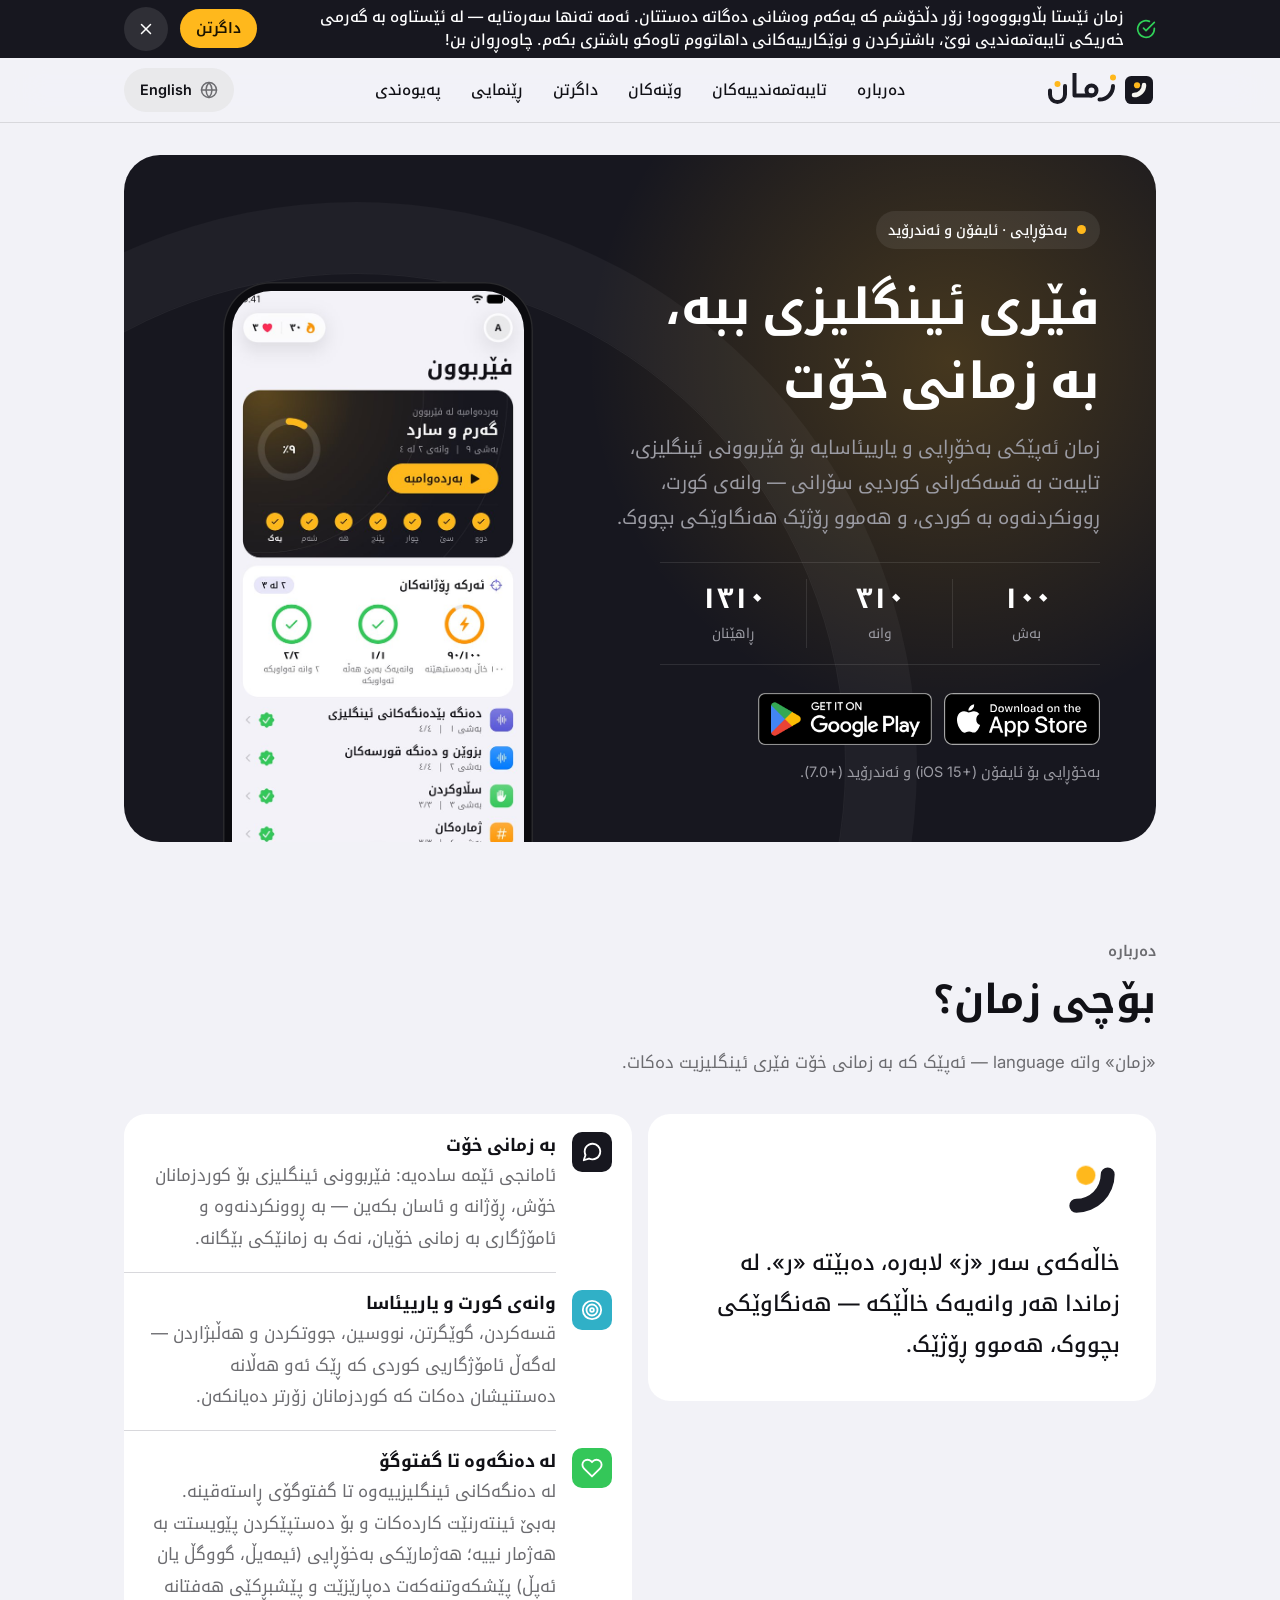
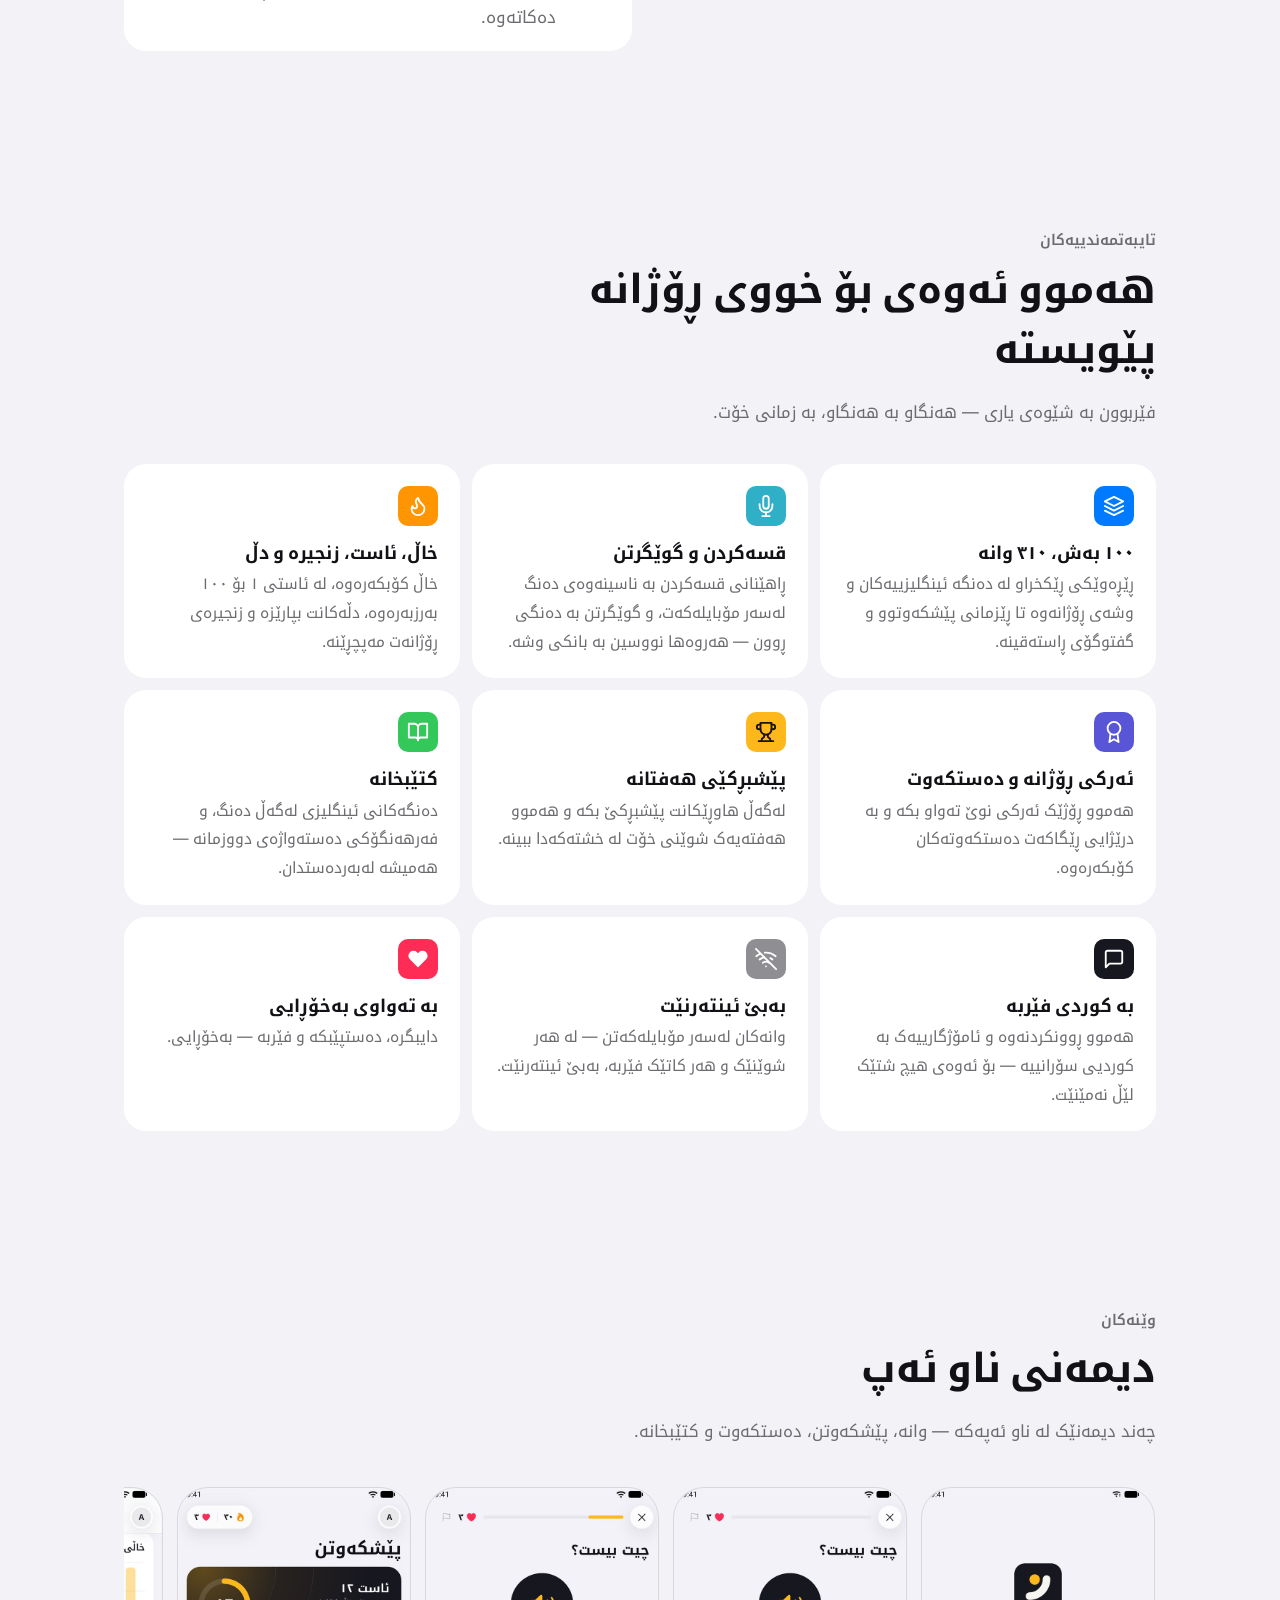
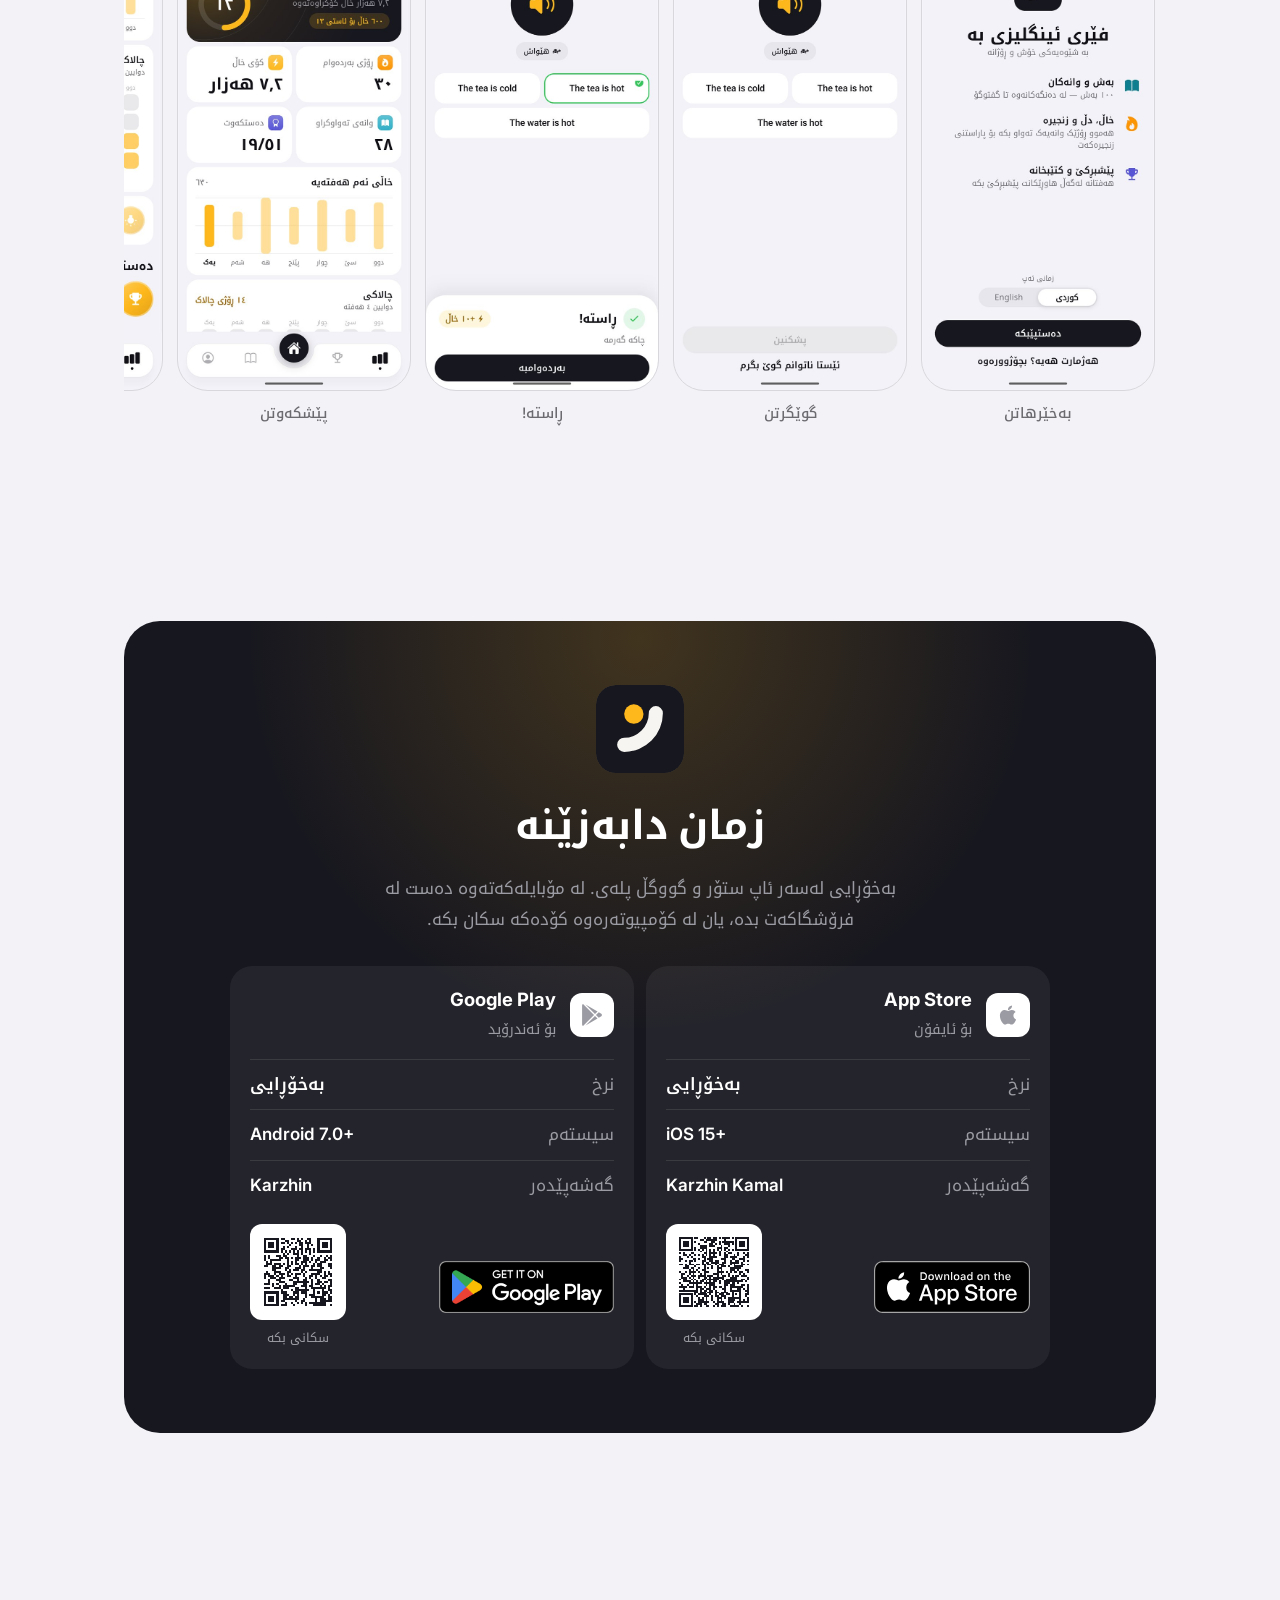
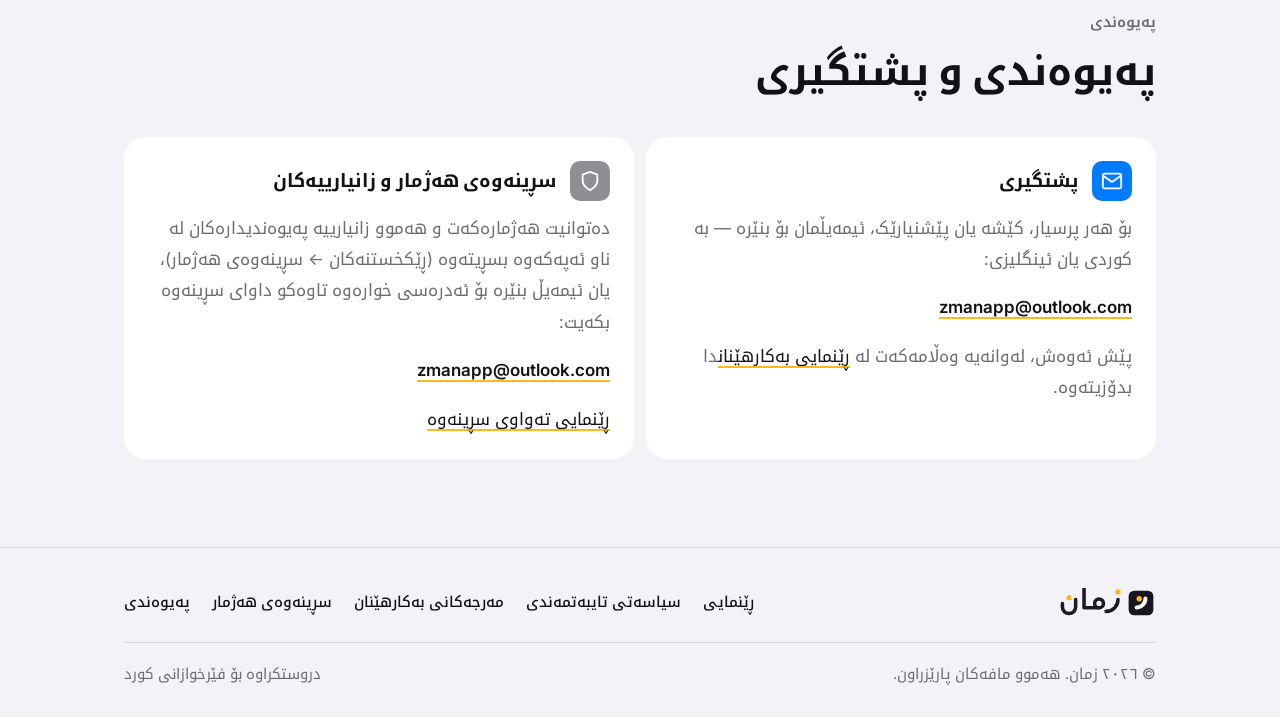
==== commit 854abc22: "Android is live: official store badges, store listings, and motion - Google Play is live: both store" ====
--- a/index.html
+++ b/index.html
@@ -91,7 +91,7 @@
           <div class="hero-copy">
             <span class="hero-badge">
               <span class="dot" aria-hidden="true"></span>
-              <span data-ku="بەخۆڕایی · ئێستا لەسەر ئایفۆن" data-en="Free · Now on iPhone">بەخۆڕایی · ئێستا لەسەر ئایفۆن</span>
+              <span data-ku="بەخۆڕایی · ئایفۆن و ئەندرۆید" data-en="Free · iPhone &amp; Android">بەخۆڕایی · ئایفۆن و ئەندرۆید</span>
             </span>
 
             <h1 data-ku="فێری ئینگلیزی ببە، بە زمانی خۆت"
@@ -103,42 +103,31 @@
 
             <div class="hero-stats" role="list">
               <div class="hero-stat" role="listitem">
-                <strong data-ku="١٠٠" data-en="100">١٠٠</strong>
+                <strong data-ku="١٠٠" data-en="100" data-count="100">١٠٠</strong>
                 <span data-ku="بەش" data-en="chapters">بەش</span>
               </div>
               <div class="hero-stat" role="listitem">
-                <strong data-ku="٣١٠" data-en="310">٣١٠</strong>
+                <strong data-ku="٣١٠" data-en="310" data-count="310">٣١٠</strong>
                 <span data-ku="وانە" data-en="lessons">وانە</span>
               </div>
               <div class="hero-stat" role="listitem">
-                <strong data-ku="١٣١٠" data-en="1310">١٣١٠</strong>
+                <strong data-ku="١٣١٠" data-en="1310" data-count="1310">١٣١٠</strong>
                 <span data-ku="ڕاهێنان" data-en="exercises">ڕاهێنان</span>
               </div>
             </div>
 
-            <!-- Store buttons. TODO: when the Android app is live, turn the Google Play <span>
-                 into <a class="store-btn" href="PASTE_GOOGLE_PLAY_URL_HERE"> and delete its soon-pill
-                 (here AND in the Download section below). -->
-            <div class="store-buttons">
-              <a class="store-btn" href="https://apps.apple.com/iq/app/zman-%D8%B2%D9%85%D8%A7%D9%86/id6793901317" data-aria-ku="داگرتنی زمان لە ئاپ ستۆر" data-aria-en="Download ZMAN on the App Store" aria-label="داگرتنی زمان لە ئاپ ستۆر">
-                <svg width="24" height="24" viewBox="0 0 384 512" fill="currentColor" aria-hidden="true"><path d="M318.7 268.7c-.2-36.7 16.4-64.4 50-84.8-18.8-26.9-47.2-41.7-84.7-44.6-35.5-2.8-74.3 20.7-88.5 20.7-15 0-49.4-19.7-76.4-19.7C63.3 141.2 4 184.8 4 273.5q0 39.3 14.4 81.2c12.8 36.7 59 126.7 107.2 125.2 25.2-.6 43-17.9 75.8-17.9 31.8 0 48.3 17.9 76.4 17.9 48.6-.7 90.4-82.5 102.6-119.3-65.2-30.7-61.7-90-61.7-91.9zm-56.6-164.2c27.3-32.4 24.8-61.9 24-72.5-24.1 1.4-52 16.4-67.9 34.9-17.5 19.8-27.8 44.3-25.6 71.9 26.1 2 49.9-11.4 69.5-34.3z"/></svg>
-                <span class="store-btn-text">
-                  <small data-ku="دایبگرە لە" data-en="Download on the">دایبگرە لە</small>
-                  <strong>App Store</strong>
-                </span>
+            <!-- Official store badges (Apple & Google brand rules require their artwork). -->
+            <div class="store-badges">
+              <a class="store-badge" href="https://apps.apple.com/iq/app/zman-%D8%B2%D9%85%D8%A7%D9%86/id6793901317" data-aria-ku="داگرتنی زمان لە ئاپ ستۆر" data-aria-en="Download ZMAN on the App Store" aria-label="داگرتنی زمان لە ئاپ ستۆر">
+                <img src="assets/brand/badge-app-store.svg" width="156" height="52" alt="">
               </a>
-              <span class="store-btn is-coming-soon" role="img" data-aria-ku="گووگڵ پلەی — بەم زووانە" data-aria-en="Google Play — coming soon" aria-label="گووگڵ پلەی — بەم زووانە">
-                <svg width="22" height="22" viewBox="0 0 512 512" fill="currentColor" aria-hidden="true"><path d="M325.3 234.3L104.6 13l280.8 161.2-60.1 60.1zM47 0C34 6.8 25.3 19.2 25.3 35.3v441.3c0 16.1 8.7 28.5 21.7 35.3l256.6-256L47 0zm425.2 225.6l-58.9-34.1-65.7 64.5 65.7 64.5 60.1-34.1c18-14.3 18-46.5-1.2-60.8zM104.6 499l280.8-161.2-60.1-60.1L104.6 499z"/></svg>
-                <span class="store-btn-text">
-                  <small data-ku="بەم زووانە لە" data-en="Coming soon on">بەم زووانە لە</small>
-                  <strong>Google Play</strong>
-                </span>
-                <span class="soon-pill" data-ku="بەم زووانە" data-en="Soon">بەم زووانە</span>
-              </span>
+              <a class="store-badge" href="https://play.google.com/store/apps/details?id=com.kajo.zman" data-aria-ku="داگرتنی زمان لە گووگڵ پلەی" data-aria-en="Get ZMAN on Google Play" aria-label="داگرتنی زمان لە گووگڵ پلەی">
+                <img src="assets/brand/badge-google-play.png" width="175" height="52" alt="">
+              </a>
             </div>
             <p class="hero-note"
-               data-ku="ئێستا بۆ ئایفۆن لەسەر ئاپ ستۆر بەردەستە — ئەندرۆید بەم زووانە."
-               data-en="Available now for iPhone on the App Store — Android coming soon.">ئێستا بۆ ئایفۆن لەسەر ئاپ ستۆر بەردەستە — ئەندرۆید بەم زووانە.</p>
+               data-ku="بەخۆڕایی بۆ ئایفۆن (⁦iOS 15+⁩) و ئەندرۆید (⁦7.0+⁩)."
+               data-en="Free for iPhone (iOS 15+) and Android (7.0+).">بەخۆڕایی بۆ ئایفۆن (⁦iOS 15+⁩) و ئەندرۆید (⁦7.0+⁩).</p>
           </div>
 
           <div class="hero-visual">
@@ -170,10 +159,10 @@
           <!-- The brand idea (see the brand guidelines, "one dot makes the name").
                NOTE: new Kurdish copy — awaiting the owner's proofread. -->
           <div class="about-quote reveal">
-            <picture>
-              <source media="(prefers-color-scheme: dark)" srcset="assets/brand/mark-dark.svg">
-              <img class="about-mark" src="assets/brand/mark-light.svg" width="56" height="58" alt="">
-            </picture>
+            <svg class="about-mark" viewBox="18 4 64 78" width="56" height="68" aria-hidden="true">
+              <path class="mark-stroke" d="M76,32 A44,44 0 0 1 32,76 A8,8 0 0 1 32,60 A28,28 0 0 0 60,32 A8,8 0 0 1 76,32Z"/>
+              <circle class="mark-dot" cx="43" cy="33" r="11"/>
+            </svg>
             <p class="about-lead"
                data-ku="خاڵەکەی سەر «ز» لابەرە، دەبێتە «ر». لە زماندا هەر وانەیەک خاڵێکە — هەنگاوێکی بچووک، هەموو ڕۆژێک."
                data-en="Take the dot off «ز» and it becomes «ر». In ZMAN, a dot is a «خاڵ» — the same word as a point. Every lesson earns one: a small step, every day.">خاڵەکەی سەر «ز» لابەرە، دەبێتە «ر». لە زماندا هەر وانەیەک خاڵێکە — هەنگاوێکی بچووک، هەموو ڕۆژێک.</p>
@@ -323,56 +312,56 @@
         </div>
 
         <div class="shots-row" tabindex="0" data-aria-ku="وێنەکانی ئەپ" data-aria-en="App screenshots" aria-label="وێنەکانی ئەپ">
-          <figure>
+          <figure class="reveal">
             <img src="assets/shots/welcome.jpg" width="640" height="1387" loading="lazy"
                  data-alt-ku="پەڕەی بەخێرهاتن: لۆگۆی زمان، کورتەی تایبەتمەندییەکان و هەڵبژاردنی زمان"
                  data-alt-en="The welcome screen: the ZMAN logo, a feature summary and the language picker"
                  alt="پەڕەی بەخێرهاتن: لۆگۆی زمان، کورتەی تایبەتمەندییەکان و هەڵبژاردنی زمان">
             <figcaption data-ku="بەخێرهاتن" data-en="Welcome">بەخێرهاتن</figcaption>
           </figure>
-          <figure>
+          <figure class="reveal">
             <img src="assets/shots/lesson.jpg" width="640" height="1387" loading="lazy"
                  data-alt-ku="ڕاهێنانی گوێگرتن: دوگمەی دەنگ و سێ وەڵام بۆ هەڵبژاردن"
                  data-alt-en="A listening exercise: the audio button and three answers to choose from"
                  alt="ڕاهێنانی گوێگرتن: دوگمەی دەنگ و سێ وەڵام بۆ هەڵبژاردن">
             <figcaption data-ku="گوێگرتن" data-en="Listening">گوێگرتن</figcaption>
           </figure>
-          <figure>
+          <figure class="reveal">
             <img src="assets/shots/correct.jpg" width="640" height="1387" loading="lazy"
                  data-alt-ku="وەڵامی ڕاست بە سەوز دیارکراوە و ١٠ خاڵ بەدەستهاتووە"
                  data-alt-en="A correct answer marked in green, earning 10 points"
                  alt="وەڵامی ڕاست بە سەوز دیارکراوە و ١٠ خاڵ بەدەستهاتووە">
             <figcaption data-ku="ڕاستە!" data-en="Correct!">ڕاستە!</figcaption>
           </figure>
-          <figure>
+          <figure class="reveal">
             <img src="assets/shots/progress.jpg" width="640" height="1387" loading="lazy"
                  data-alt-ku="پەڕەی پێشکەوتن: ئاست، کۆی خاڵ، زنجیرە و خاڵی ئەم هەفتەیە"
                  data-alt-en="The progress screen: level, total XP, streak and this week’s points"
                  alt="پەڕەی پێشکەوتن: ئاست، کۆی خاڵ، زنجیرە و خاڵی ئەم هەفتەیە">
             <figcaption data-ku="پێشکەوتن" data-en="Progress">پێشکەوتن</figcaption>
           </figure>
-          <figure>
+          <figure class="reveal">
             <img src="assets/shots/badges.jpg" width="640" height="1387" loading="lazy"
                  data-alt-ku="چالاکیی ڕۆژانە و دەستکەوتەکان"
                  data-alt-en="Daily activity and achievements"
                  alt="چالاکیی ڕۆژانە و دەستکەوتەکان">
             <figcaption data-ku="دەستکەوتەکان" data-en="Achievements">دەستکەوتەکان</figcaption>
           </figure>
-          <figure>
+          <figure class="reveal">
             <img src="assets/shots/library.jpg" width="640" height="1387" loading="lazy"
                  data-alt-ku="کتێبخانە: کارتەکانی فۆنەتیک و بەشەکانی گفتوگۆ"
                  data-alt-en="The Library: phonetics cards and conversation categories"
                  alt="کتێبخانە: کارتەکانی فۆنەتیک و بەشەکانی گفتوگۆ">
             <figcaption data-ku="کتێبخانە" data-en="Library">کتێبخانە</figcaption>
           </figure>
-          <figure>
+          <figure class="reveal">
             <img src="assets/shots/phrasebook.jpg" width="640" height="1387" loading="lazy"
                  data-alt-ku="فەرهەنگۆکی دەستەواژە: ڕستەی ئینگلیزی لەگەڵ واتای کوردی و دەنگ"
                  data-alt-en="The phrasebook: English phrases with Kurdish meanings and audio"
                  alt="فەرهەنگۆکی دەستەواژە: ڕستەی ئینگلیزی لەگەڵ واتای کوردی و دەنگ">
             <figcaption data-ku="گفتوگۆکان" data-en="Phrasebook">گفتوگۆکان</figcaption>
           </figure>
-          <figure>
+          <figure class="reveal">
             <img src="assets/shots/home-dark.jpg" width="640" height="1387" loading="lazy"
                  data-alt-ku="پەڕەی سەرەکی لە دۆخی تاریکدا"
                  data-alt-en="The home screen in dark mode"
@@ -383,39 +372,69 @@
       </div>
     </section>
 
-    <!-- ============================ DOWNLOAD ============================ -->
+    <!-- ============================ DOWNLOAD · STORE LISTINGS ============================ -->
+    <!-- Facts shown are only the stable ones from the live listings (price, OS minimum,
+         developer name as each store shows it). QR codes: assets/brand/qr-*.svg, generated with
+         `npx qrcode -t svg -e M -m 1 -d 17171FFF -l FFFFFFFF` — regenerate if a store URL changes. -->
     <section class="section" id="download">
       <div class="container">
         <div class="download-card reveal">
           <img class="app-icon" src="assets/brand/app-icon.svg" width="88" height="88"
                data-alt-ku="ئایکۆنی ئەپی زمان" data-alt-en="ZMAN app icon" alt="ئایکۆنی ئەپی زمان">
           <h2 data-ku="زمان دابەزێنە" data-en="Get ZMAN">زمان دابەزێنە</h2>
-          <p data-ku="ئێستا بۆ ئایفۆن لەسەر ئاپ ستۆر بەردەستە. وەشانی ئەندرۆید بەم زووانە دێت — ئیمەیڵمان بۆ بنێرە تاوەکو ئاگادارت بکەینەوە."
-             data-en="Available now for iPhone on the App Store. The Android version is coming soon — email us and we’ll let you know.">ئێستا بۆ ئایفۆن لەسەر ئاپ ستۆر بەردەستە. وەشانی ئەندرۆید بەم زووانە دێت — ئیمەیڵمان بۆ بنێرە تاوەکو ئاگادارت بکەینەوە.</p>
-
-          <div class="store-buttons">
-            <a class="store-btn" href="https://apps.apple.com/iq/app/zman-%D8%B2%D9%85%D8%A7%D9%86/id6793901317" data-aria-ku="داگرتنی زمان لە ئاپ ستۆر" data-aria-en="Download ZMAN on the App Store" aria-label="داگرتنی زمان لە ئاپ ستۆر">
-              <svg width="24" height="24" viewBox="0 0 384 512" fill="currentColor" aria-hidden="true"><path d="M318.7 268.7c-.2-36.7 16.4-64.4 50-84.8-18.8-26.9-47.2-41.7-84.7-44.6-35.5-2.8-74.3 20.7-88.5 20.7-15 0-49.4-19.7-76.4-19.7C63.3 141.2 4 184.8 4 273.5q0 39.3 14.4 81.2c12.8 36.7 59 126.7 107.2 125.2 25.2-.6 43-17.9 75.8-17.9 31.8 0 48.3 17.9 76.4 17.9 48.6-.7 90.4-82.5 102.6-119.3-65.2-30.7-61.7-90-61.7-91.9zm-56.6-164.2c27.3-32.4 24.8-61.9 24-72.5-24.1 1.4-52 16.4-67.9 34.9-17.5 19.8-27.8 44.3-25.6 71.9 26.1 2 49.9-11.4 69.5-34.3z"/></svg>
-              <span class="store-btn-text">
-                <small data-ku="دایبگرە لە" data-en="Download on the">دایبگرە لە</small>
-                <strong>App Store</strong>
-              </span>
-            </a>
-            <span class="store-btn is-coming-soon" role="img" data-aria-ku="گووگڵ پلەی — بەم زووانە" data-aria-en="Google Play — coming soon" aria-label="گووگڵ پلەی — بەم زووانە">
-              <svg width="22" height="22" viewBox="0 0 512 512" fill="currentColor" aria-hidden="true"><path d="M325.3 234.3L104.6 13l280.8 161.2-60.1 60.1zM47 0C34 6.8 25.3 19.2 25.3 35.3v441.3c0 16.1 8.7 28.5 21.7 35.3l256.6-256L47 0zm425.2 225.6l-58.9-34.1-65.7 64.5 65.7 64.5 60.1-34.1c18-14.3 18-46.5-1.2-60.8zM104.6 499l280.8-161.2-60.1-60.1L104.6 499z"/></svg>
-              <span class="store-btn-text">
-                <small data-ku="بەم زووانە لە" data-en="Coming soon on">بەم زووانە لە</small>
-                <strong>Google Play</strong>
-              </span>
-              <span class="soon-pill" data-ku="بەم زووانە" data-en="Soon">بەم زووانە</span>
-            </span>
-          </div>
-
-          <!-- TODO: optional direct APK / beta link — uncomment and set the href when available:
-          <a class="btn btn-ghost" href="PASTE_APK_OR_BETA_URL_HERE">
-            <span data-ku="داگرتنی ڕاستەوخۆ (APK)" data-en="Direct download (APK)">داگرتنی ڕاستەوخۆ (APK)</span>
-          </a>
-          -->
+          <p data-ku="بەخۆڕایی لەسەر ئاپ ستۆر و گووگڵ پلەی. لە مۆبایلەکەتەوە دەست لە فرۆشگاکەت بدە، یان لە کۆمپیوتەرەوە کۆدەکە سکان بکە."
+             data-en="Free on the App Store and Google Play. Tap your store on your phone, or scan the code from your computer.">بەخۆڕایی لەسەر ئاپ ستۆر و گووگڵ پلەی. لە مۆبایلەکەتەوە دەست لە فرۆشگاکەت بدە، یان لە کۆمپیوتەرەوە کۆدەکە سکان بکە.</p>
+
+          <div class="stores">
+            <article class="store-card">
+              <div class="store-head">
+                <span class="store-glyph"><svg viewBox="0 0 384 512" fill="currentColor" aria-hidden="true"><path d="M318.7 268.7c-.2-36.7 16.4-64.4 50-84.8-18.8-26.9-47.2-41.7-84.7-44.6-35.5-2.8-74.3 20.7-88.5 20.7-15 0-49.4-19.7-76.4-19.7C63.3 141.2 4 184.8 4 273.5q0 39.3 14.4 81.2c12.8 36.7 59 126.7 107.2 125.2 25.2-.6 43-17.9 75.8-17.9 31.8 0 48.3 17.9 76.4 17.9 48.6-.7 90.4-82.5 102.6-119.3-65.2-30.7-61.7-90-61.7-91.9zm-56.6-164.2c27.3-32.4 24.8-61.9 24-72.5-24.1 1.4-52 16.4-67.9 34.9-17.5 19.8-27.8 44.3-25.6 71.9 26.1 2 49.9-11.4 69.5-34.3z"/></svg></span>
+                <div>
+                  <h3>App Store</h3>
+                  <span data-ku="بۆ ئایفۆن" data-en="For iPhone">بۆ ئایفۆن</span>
+                </div>
+              </div>
+              <dl class="store-facts">
+                <div><dt data-ku="نرخ" data-en="Price">نرخ</dt><dd data-ku="بەخۆڕایی" data-en="Free">بەخۆڕایی</dd></div>
+                <div><dt data-ku="سیستەم" data-en="Requires">سیستەم</dt><dd><span class="ltr">iOS 15+</span></dd></div>
+                <div><dt data-ku="گەشەپێدەر" data-en="Developer">گەشەپێدەر</dt><dd><span class="ltr">Karzhin Kamal</span></dd></div>
+              </dl>
+              <div class="store-cta">
+                <a class="store-badge" href="https://apps.apple.com/iq/app/zman-%D8%B2%D9%85%D8%A7%D9%86/id6793901317" data-aria-ku="داگرتنی زمان لە ئاپ ستۆر" data-aria-en="Download ZMAN on the App Store" aria-label="داگرتنی زمان لە ئاپ ستۆر">
+                  <img src="assets/brand/badge-app-store.svg" width="156" height="52" alt="">
+                </a>
+                <figure class="store-qr">
+                  <img src="assets/brand/qr-app-store.svg" width="96" height="96" loading="lazy"
+                       data-alt-ku="کۆدی QR بۆ ئاپ ستۆر" data-alt-en="QR code for the App Store listing" alt="کۆدی QR بۆ ئاپ ستۆر">
+                  <figcaption data-ku="سکانی بکە" data-en="Scan me">سکانی بکە</figcaption>
+                </figure>
+              </div>
+            </article>
+            <article class="store-card">
+              <div class="store-head">
+                <span class="store-glyph"><svg viewBox="0 0 512 512" fill="currentColor" aria-hidden="true"><path d="M325.3 234.3L104.6 13l280.8 161.2-60.1 60.1zM47 0C34 6.8 25.3 19.2 25.3 35.3v441.3c0 16.1 8.7 28.5 21.7 35.3l256.6-256L47 0zm425.2 225.6l-58.9-34.1-65.7 64.5 65.7 64.5 60.1-34.1c18-14.3 18-46.5-1.2-60.8zM104.6 499l280.8-161.2-60.1-60.1L104.6 499z"/></svg></span>
+                <div>
+                  <h3>Google Play</h3>
+                  <span data-ku="بۆ ئەندرۆید" data-en="For Android">بۆ ئەندرۆید</span>
+                </div>
+              </div>
+              <dl class="store-facts">
+                <div><dt data-ku="نرخ" data-en="Price">نرخ</dt><dd data-ku="بەخۆڕایی" data-en="Free">بەخۆڕایی</dd></div>
+                <div><dt data-ku="سیستەم" data-en="Requires">سیستەم</dt><dd><span class="ltr">Android 7.0+</span></dd></div>
+                <div><dt data-ku="گەشەپێدەر" data-en="Developer">گەشەپێدەر</dt><dd><span class="ltr">Karzhin</span></dd></div>
+              </dl>
+              <div class="store-cta">
+                <a class="store-badge" href="https://play.google.com/store/apps/details?id=com.kajo.zman" data-aria-ku="داگرتنی زمان لە گووگڵ پلەی" data-aria-en="Get ZMAN on Google Play" aria-label="داگرتنی زمان لە گووگڵ پلەی">
+                  <img src="assets/brand/badge-google-play.png" width="175" height="52" alt="">
+                </a>
+                <figure class="store-qr">
+                  <img src="assets/brand/qr-google-play.svg" width="96" height="96" loading="lazy"
+                       data-alt-ku="کۆدی QR بۆ گووگڵ پلەی" data-alt-en="QR code for the Google Play listing" alt="کۆدی QR بۆ گووگڵ پلەی">
+                  <figcaption data-ku="سکانی بکە" data-en="Scan me">سکانی بکە</figcaption>
+                </figure>
+              </div>
+            </article>
+          </div>
         </div>
       </div>
     </section>
--- a/styles.css
+++ b/styles.css
@@ -67,6 +67,7 @@
 
   /* Motion: short, system-like */
   --ease: cubic-bezier(0.25, 0.9, 0.3, 1);
+  --spring: cubic-bezier(0.34, 1.36, 0.64, 1);   /* gentle overshoot, like an iOS spring */
 }
 
 @media (prefers-color-scheme: dark) {
@@ -217,62 +218,26 @@
 .btn-ghost { background: var(--fill); color: var(--label); }
 .btn-ghost:hover { background: var(--sep); }
 
-/* Store buttons (HTML so their text can switch language) */
-.store-buttons {
+/* Official store badges. Apple's and Google's brand rules require their own
+   artwork, unaltered and at the same height when shown side by side. */
+.store-badges {
   display: flex;
   flex-wrap: wrap;
   gap: 12px;
   align-items: center;
 }
-
-.store-btn {
+.store-badge {
   display: inline-flex;
-  align-items: center;
-  gap: 12px;
-  min-height: 56px;
-  padding: 8px 26px 8px 24px;
-  border-radius: 999px;
-  background: var(--primary);
-  color: var(--on-primary);
+  border-radius: 10px;
   text-decoration: none;
-  transition: transform 0.15s var(--ease), opacity 0.15s var(--ease);
-}
-.store-btn:hover { opacity: 0.9; }
-.store-btn:active { transform: scale(0.97); }
-.store-btn svg { flex: none; }
-.store-btn .store-btn-text {
-  display: flex;
-  flex-direction: column;
-  line-height: 1.2;
-  text-align: start;
-}
-.store-btn .store-btn-text small { font-size: 0.72rem; opacity: 0.78; font-weight: 500; }
-.store-btn .store-btn-text strong {
-  font-family: var(--font-en);
-  font-size: 1.08rem;
-  font-weight: 600;
-  direction: ltr;
-  unicode-bidi: isolate;
-  text-align: start;
-}
-
-/* "Coming soon": quiet and intentional, never looks broken */
-.store-btn.is-coming-soon {
-  cursor: default;
-  background: var(--fill);
-  color: var(--label-2);
-}
-.store-btn.is-coming-soon:hover { opacity: 1; }
-.store-btn.is-coming-soon:active { transform: none; }
-.store-btn .soon-pill {
-  margin-inline-start: 4px;
-  padding: 2px 10px;
-  border-radius: 999px;
-  background: var(--sun-soft);
-  color: var(--sun-text);
-  font-size: 0.72rem;
-  font-weight: 700;
-}
+  transition: transform 0.3s var(--spring);
+}
+.store-badge img { height: 52px; width: auto; }
+.store-badge:hover { transform: translateY(-2px) scale(1.03); }
+.store-badge:active { transform: scale(0.97); transition-duration: 0.1s; }
+/* Ink cards need a light focus ring */
+.hero-card :focus-visible,
+.download-card :focus-visible { outline-color: #fff; }
 
 /* ---------- Site alert / status bar (content managed via Sveltia CMS) ----------
    Brand rule: no text sits on a coloured background — the bar is always Ink
@@ -329,6 +294,49 @@
   transition: background-color 0.15s var(--ease);
 }
 .site-alert-close:hover { background: rgba(255, 255, 255, 0.2); }
+
+.site-alert-more {
+  flex: none;
+  min-height: 44px;
+  padding: 0 4px;
+  border: 0;
+  background: none;
+  color: #fff;
+  font: inherit;
+  font-weight: 600;
+  text-decoration: underline;
+  text-decoration-color: var(--sun);
+  text-decoration-thickness: 2px;
+  text-underline-offset: 4px;
+  cursor: pointer;
+}
+
+/* Phones: the message gets the full width (clamped to 3 lines until "More"),
+   and the actions drop to their own row — a long CMS message can no longer
+   push the whole page below the fold. */
+@media (max-width: 640px) {
+  .site-alert-inner {
+    display: grid;
+    grid-template-columns: auto 1fr auto auto;
+    column-gap: 10px;
+    row-gap: 2px;
+    padding-block: 10px 6px;
+  }
+  .site-alert-icon  { grid-row: 1; grid-column: 1; align-self: start; margin-top: 2px; }
+  .site-alert-msg   {
+    grid-row: 1;
+    grid-column: 2 / -1;
+    display: -webkit-box;
+    -webkit-box-orient: vertical;
+    -webkit-line-clamp: 3;
+    line-clamp: 3;
+    overflow: hidden;
+  }
+  .site-alert-bar.is-expanded .site-alert-msg { -webkit-line-clamp: unset; line-clamp: none; }
+  .site-alert-more  { grid-row: 2; grid-column: 2; justify-self: start; }
+  .site-alert-link  { grid-row: 2; grid-column: 3; }
+  .site-alert-close { grid-row: 2; grid-column: 4; }
+}
 
 /* ---------- Header (translucent like an iOS nav bar) ---------- */
 .site-header {
@@ -535,6 +543,7 @@
 .hero-stat + .hero-stat { border-inline-start: 1px solid var(--hero-line); }
 .hero-stat strong {
   display: block;
+  font-variant-numeric: tabular-nums;
   font-size: clamp(1.4rem, 3.4vw, 1.8rem);
   font-weight: 700;
   line-height: 1.3;
@@ -542,13 +551,6 @@
 }
 .hero-stat span { font-size: 0.85rem; color: var(--on-hero-2); }
 
-/* On the Ink card the live store button is the Sun capsule (the app's "continue") */
-.hero .store-btn,
-.download-card .store-btn { background: var(--sun); color: var(--on-sun); }
-.hero .store-btn.is-coming-soon,
-.download-card .store-btn.is-coming-soon { background: rgba(255, 255, 255, 0.08); color: var(--on-hero-2); }
-.hero .soon-pill,
-.download-card .soon-pill { background: rgba(255, 184, 28, 0.16); color: var(--sun); }
 
 .hero-note {
   margin: 14px 0 0;
@@ -675,7 +677,10 @@
   border-radius: var(--r-card);
   padding: clamp(24px, 4vw, 36px);
 }
-.about-mark { width: 56px; height: auto; margin-bottom: 18px; }
+.about-mark { width: 56px; height: auto; margin-bottom: 14px; overflow: visible; }
+.mark-stroke { fill: #1B1B24; }
+.mark-dot { fill: var(--sun); transform-box: fill-box; transform-origin: center; }
+@media (prefers-color-scheme: dark) { .mark-stroke { fill: var(--chalk); } }
 @media (min-width: 900px) { .about-grid { grid-template-columns: 1fr 1fr; align-items: start; } }
 
 /* Features */
@@ -753,7 +758,79 @@
 }
 .download-card h2 { color: #fff; font-size: clamp(1.75rem, 4.4vw, 2.5rem); }
 .download-card > p { color: var(--on-hero-2); max-width: 34em; margin-inline: auto; }
-.download-card .store-buttons { justify-content: center; margin-top: 26px; }
+
+.stores {
+  display: grid;
+  gap: 12px;
+  max-width: 820px;
+  margin: 30px auto 0;
+  text-align: start;
+}
+@media (min-width: 720px) { .stores { grid-template-columns: 1fr 1fr; } }
+
+.store-card {
+  display: flex;
+  flex-direction: column;
+  gap: 14px;
+  padding: 20px;
+  border-radius: var(--r-card);
+  background: rgba(255, 255, 255, 0.06);
+  transition: background-color 0.25s var(--ease), transform 0.35s var(--spring);
+}
+@media (hover: hover) {
+  .store-card:hover { background: rgba(255, 255, 255, 0.09); transform: translateY(-3px); }
+}
+.store-head { display: flex; align-items: center; gap: 14px; }
+.store-glyph {
+  display: inline-flex;
+  align-items: center;
+  justify-content: center;
+  flex: none;
+  width: 44px;
+  height: 44px;
+  border-radius: 12px;
+  background: #fff;
+  color: var(--ink);
+}
+.store-glyph svg { width: 22px; height: 22px; }
+.store-head h3 {
+  margin: 0;
+  color: #fff;
+  font-family: var(--font-en);
+  font-size: 1.15rem;
+  line-height: 1.25;
+}
+.store-head span { color: var(--on-hero-2); font-size: 0.9rem; }
+
+.store-facts { margin: 0; }
+.store-facts > div {
+  display: flex;
+  justify-content: space-between;
+  gap: 12px;
+  padding: 9px 0;
+  border-top: 1px solid var(--hero-line);
+}
+.store-facts dt { color: var(--on-hero-2); }
+.store-facts dd { margin: 0; color: #fff; font-weight: 600; }
+
+.store-cta {
+  display: flex;
+  align-items: center;
+  justify-content: space-between;
+  gap: 16px;
+  margin-top: auto;
+}
+/* QR codes only where there's a separate phone to scan with: desktops */
+.store-qr { display: none; margin: 0; text-align: center; }
+.store-qr img {
+  width: 96px;
+  height: 96px;
+  padding: 6px;
+  border-radius: 12px;
+  background: #fff;
+}
+.store-qr figcaption { margin-top: 6px; font-size: 0.78rem; color: var(--on-hero-2); }
+@media (min-width: 900px) and (hover: hover) { .store-qr { display: block; } }
 
 /* Contact */
 .contact-grid { display: grid; gap: 12px; }
@@ -1097,19 +1174,109 @@
 
 .legal-footer-nav { margin-top: 40px; }
 
-/* ---------- Reveal (a gentle fade; respects reduced motion) ---------- */
+/* ---------- Motion ----------
+   Restrained, system-like: only transform/opacity, short springs, nothing that
+   loops loudly. All of it switches off under prefers-reduced-motion. */
+
+/* Scroll reveals; script.js staggers siblings via --i */
 .reveal {
   opacity: 0;
-  transform: translateY(12px);
-  transition: opacity 0.45s var(--ease), transform 0.45s var(--ease);
+  transform: translateY(14px);
+  transition: opacity 0.55s var(--ease), transform 0.65s var(--spring);
+  transition-delay: calc(var(--i, 0) * 70ms);
 }
 .reveal.is-visible { opacity: 1; transform: none; }
+
+@keyframes rise {
+  from { opacity: 0; transform: translateY(18px); }
+  to   { opacity: 1; transform: none; }
+}
+@keyframes phone-rise {
+  from { opacity: 0; transform: translateY(90px); }
+  to   { opacity: 1; transform: none; }
+}
+
+/* Hero entrance: the copy staggers up, the phone rises out of the card */
+.hero-copy > * { animation: rise 0.7s var(--ease) both; }
+.hero-copy > :nth-child(2) { animation-delay: 0.08s; }
+.hero-copy > :nth-child(3) { animation-delay: 0.16s; }
+.hero-copy > :nth-child(4) { animation-delay: 0.24s; }
+.hero-copy > :nth-child(5) { animation-delay: 0.32s; }
+.hero-copy > :nth-child(6) { animation-delay: 0.40s; }
+.hero-visual .device {
+  animation: phone-rise 1.1s var(--spring) 0.2s both;
+  /* scroll parallax uses the separate `translate` property (set in script.js),
+     so it never fights the entrance animation's `transform` */
+  translate: 0 var(--py, 0px);
+  will-change: transform;
+}
+
+/* The Sun dot breathes — the one warm point of light */
+@keyframes sun-pulse {
+  0%   { box-shadow: 0 0 0 0 rgba(255, 184, 28, 0.55); }
+  70%  { box-shadow: 0 0 0 9px rgba(255, 184, 28, 0); }
+  100% { box-shadow: 0 0 0 0 rgba(255, 184, 28, 0); }
+}
+.hero-badge .dot { animation: sun-pulse 2.6s ease-out 1.2s infinite; }
+
+/* The warm glow drifts very slowly */
+@keyframes glow-drift {
+  from { opacity: 0.7; transform: scale(1); }
+  to   { opacity: 1;   transform: scale(1.12) translate(3%, 4%); }
+}
+.hero-card::before,
+.download-card::before { animation: glow-drift 10s ease-in-out infinite alternate; }
+
+/* «ز» ⇄ «ر»: the dot drops in, then now and then lifts off and comes back */
+@keyframes dot-drop {
+  0%   { opacity: 0; transform: translateY(-24px) scale(0.6); }
+  60%  { opacity: 1; transform: translateY(2px) scale(1.06); }
+  100% { opacity: 1; transform: none; }
+}
+@keyframes dot-lift {
+  0%, 72%, 100% { opacity: 1; transform: none; }
+  78%, 86%      { opacity: 0; transform: translateY(-14px) scale(0.7); }
+  93%           { opacity: 1; transform: translateY(1px) scale(1.04); }
+}
+.about-quote .mark-dot { opacity: 0; }
+.about-quote.is-visible .mark-dot {
+  animation: dot-drop 0.9s var(--ease) 0.25s both, dot-lift 7s ease-in-out 2s infinite;
+}
+
+/* Store cards follow their Ink card in */
+.download-card .store-card { opacity: 0; }
+.download-card.is-visible .store-card { animation: rise 0.6s var(--ease) both; }
+.download-card.is-visible .store-card:nth-child(1) { animation-delay: 0.15s; }
+.download-card.is-visible .store-card:nth-child(2) { animation-delay: 0.27s; }
+
+/* The announcement slides down into place */
+@keyframes alert-in {
+  from { opacity: 0; transform: translateY(-100%); }
+  to   { opacity: 1; transform: none; }
+}
+.site-alert-bar { animation: alert-in 0.5s var(--ease) both; }
+
+/* Pointer-only flourishes */
+@media (hover: hover) {
+  .feature-card .tile { transition: transform 0.4s var(--spring); }
+  .feature-card:hover .tile { transform: scale(1.1) rotate(-6deg); }
+  [dir="rtl"] .feature-card:hover .tile { transform: scale(1.1) rotate(6deg); }
+  /* specific enough to beat .reveal.is-visible's transform:none */
+  .shots-row figure.reveal.is-visible:hover {
+    transform: translateY(-6px);
+    transition-delay: 0s;
+  }
+}
 
 @media (prefers-reduced-motion: reduce) {
   html { scroll-behavior: auto; }
   *, *::before, *::after {
     animation-duration: 0.01ms !important;
+    animation-iteration-count: 1 !important;
+    animation-delay: 0s !important;
     transition-duration: 0.01ms !important;
+    transition-delay: 0s !important;
   }
   .reveal { opacity: 1; transform: none; }
-}
+  .hero-visual .device { translate: none; }
+}
